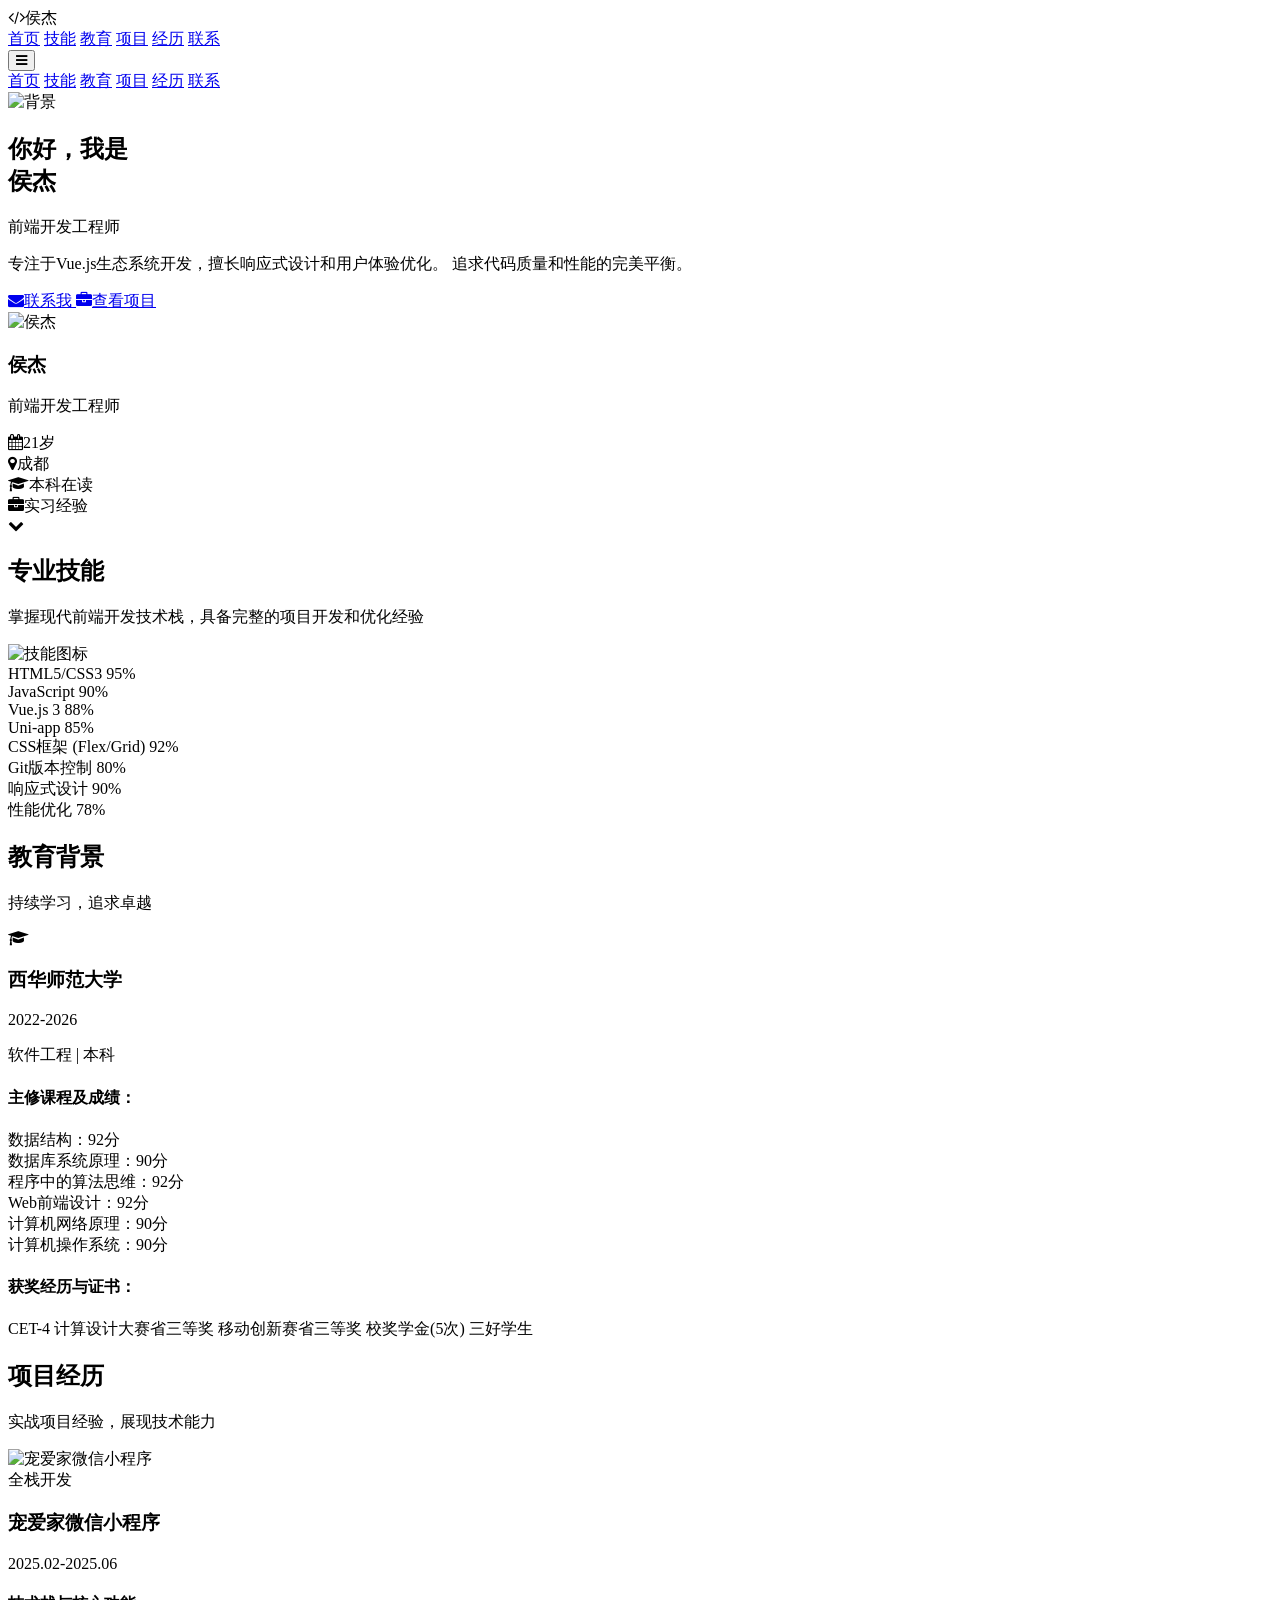
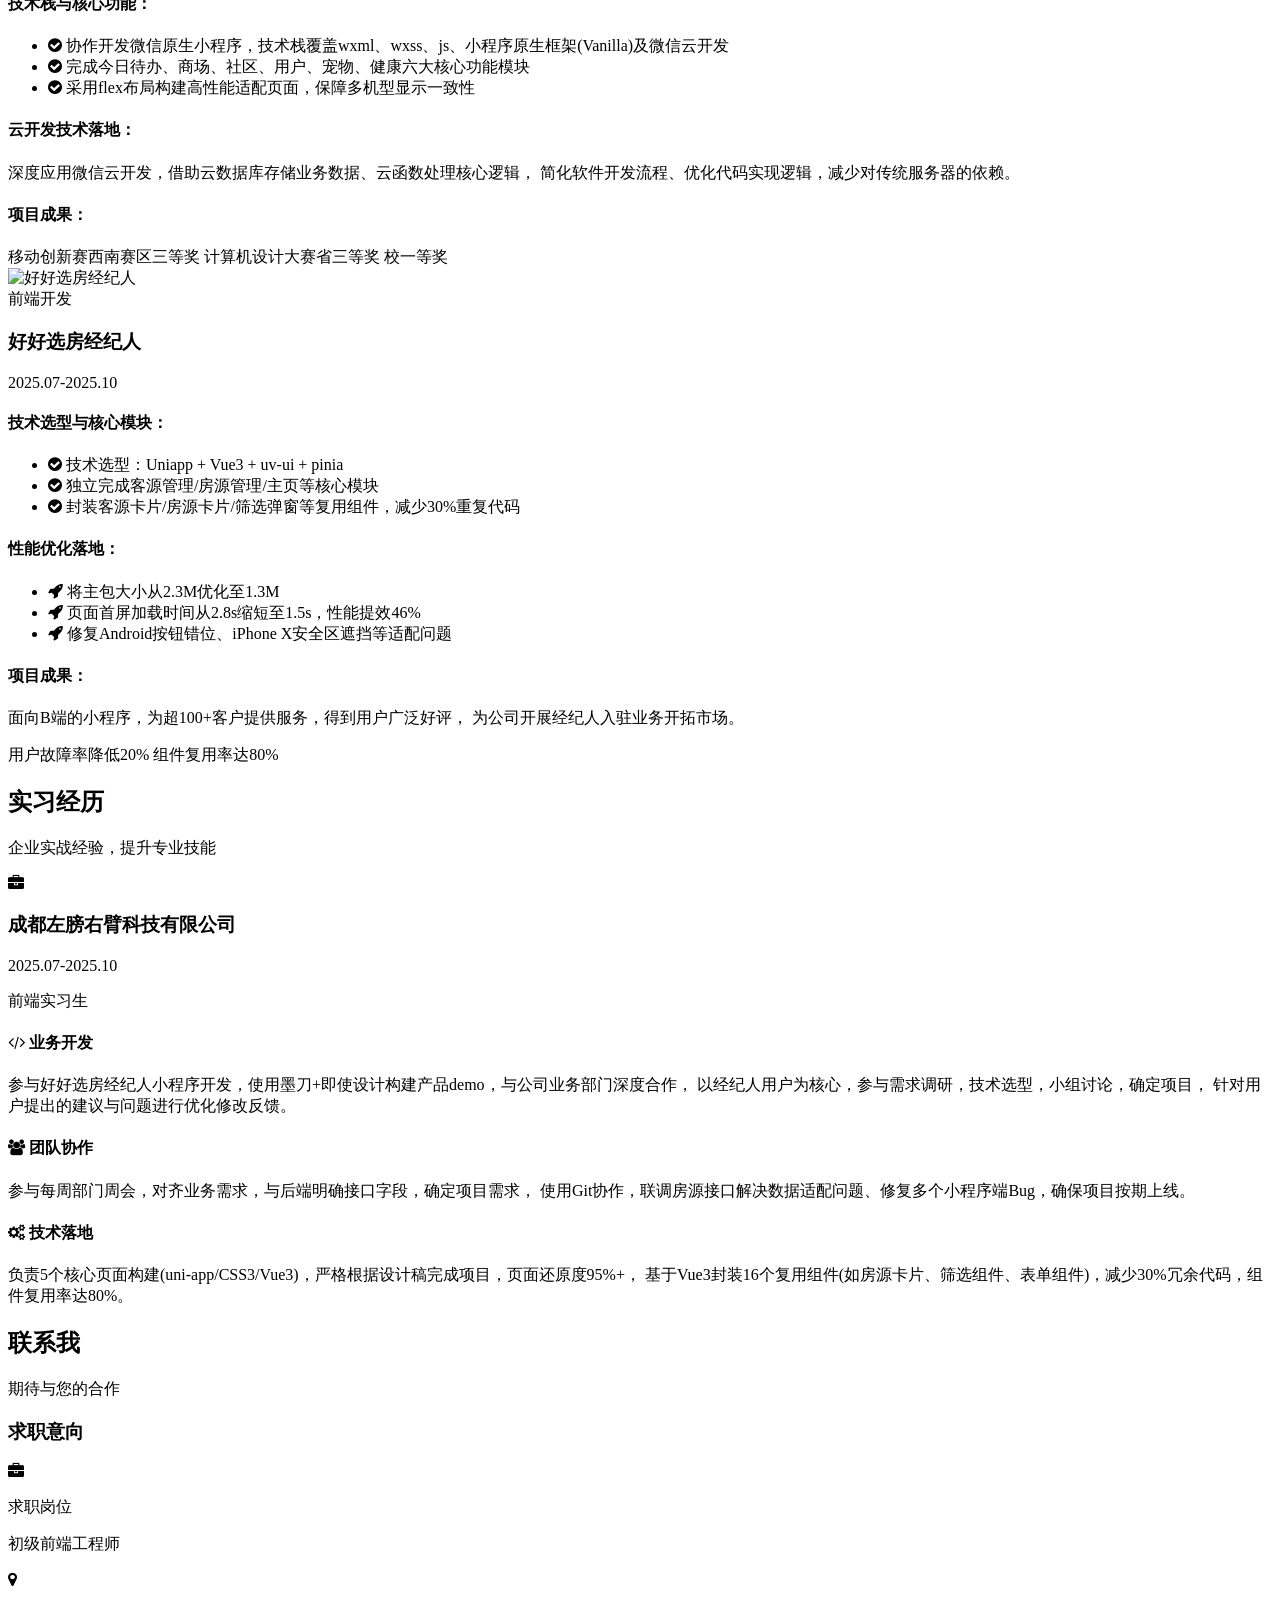
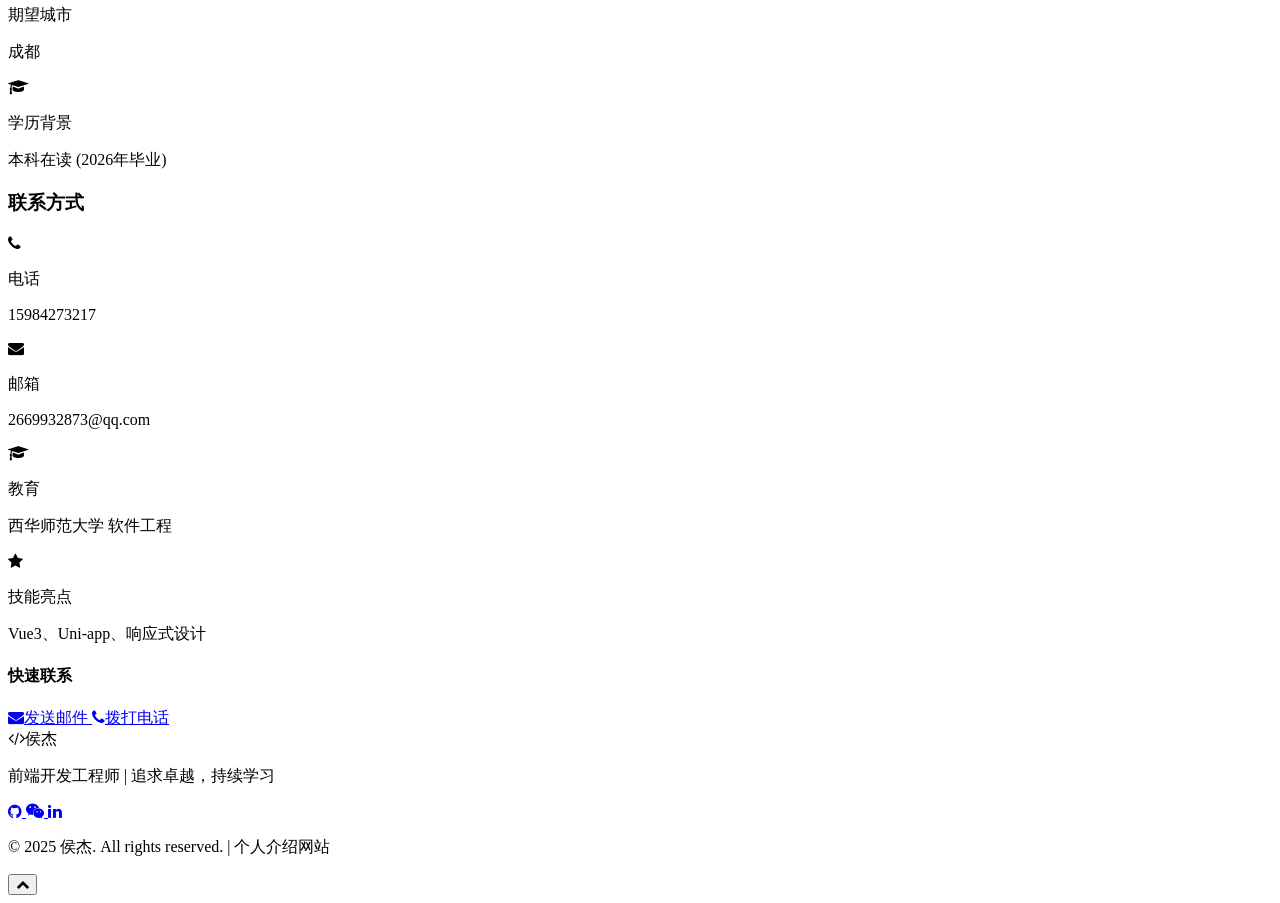
==== index.html @ c18354df "Add files via upload" ====
<!DOCTYPE html>
<html lang="zh-CN">
<head>
    <meta charset="UTF-8">
    <meta name="viewport" content="width=device-width, initial-scale=1.0">
    <title>侯杰 - 前端开发者个人介绍</title>
    <script src="https://cdn.tailwindcss.com"></script>
    <link href="https://cdn.jsdelivr.net/npm/font-awesome@4.7.0/css/font-awesome.min.css" rel="stylesheet">
    <script>
        tailwind.config = {
            theme: {
                extend: {
                    colors: {
                        primary: '#06b6d4',
                        secondary: '#0891b2',
                        accent: '#10b981',
                        dark: '#1e293b',
                        light: '#f8fafc'
                    },
                    fontFamily: {
                        sans: ['Inter', 'system-ui', 'sans-serif']
                    }
                }
            }
        }
    </script>
    <style type="text/tailwindcss">
        @layer utilities {
            .gradient-bg {
                background: linear-gradient(135deg, #06b6d4 0%, #0891b2 100%);
            }
            .card-hover {
                transition: all 0.3s ease;
            }
            .card-hover:hover {
                transform: translateY(-5px);
                box-shadow: 0 20px 25px -5px rgba(0, 0, 0, 0.1), 0 10px 10px -5px rgba(0, 0, 0, 0.04);
            }
            .skill-bar {
                transition: width 1s ease-in-out;
            }
            .fade-in {
                animation: fadeIn 0.8s ease-in-out;
            }
            @keyframes fadeIn {
                from { opacity: 0; transform: translateY(20px); }
                to { opacity: 1; transform: translateY(0); }
            }
            .slide-in-left {
                animation: slideInLeft 0.8s ease-in-out;
            }
            @keyframes slideInLeft {
                from { opacity: 0; transform: translateX(-30px); }
                to { opacity: 1; transform: translateX(0); }
            }
            .slide-in-right {
                animation: slideInRight 0.8s ease-in-out;
            }
            @keyframes slideInRight {
                from { opacity: 0; transform: translateX(30px); }
                to { opacity: 1; transform: translateX(0); }
            }
        }
    </style>
</head>
<body class="bg-gray-50 font-sans">
    <!-- 导航栏 -->
    <nav class="fixed top-0 w-full bg-white/95 backdrop-blur-sm shadow-sm z-50 transition-all duration-300" id="navbar">
        <div class="container mx-auto px-6 py-4">
            <div class="flex justify-between items-center">
                <div class="text-2xl font-bold text-primary">
                    <i class="fa fa-code mr-2"></i>侯杰
                </div>
                <div class="hidden md:flex space-x-8">
                    <a href="#home" class="text-gray-700 hover:text-primary transition-colors">首页</a>
                    <a href="#skills" class="text-gray-700 hover:text-primary transition-colors">技能</a>
                    <a href="#education" class="text-gray-700 hover:text-primary transition-colors">教育</a>
                    <a href="#projects" class="text-gray-700 hover:text-primary transition-colors">项目</a>
                    <a href="#experience" class="text-gray-700 hover:text-primary transition-colors">经历</a>
                    <a href="#contact" class="text-gray-700 hover:text-primary transition-colors">联系</a>
                </div>
                <button class="md:hidden text-gray-700" id="mobile-menu-btn">
                    <i class="fa fa-bars text-xl"></i>
                </button>
            </div>
        </div>
        <!-- 移动端菜单 -->
        <div class="md:hidden bg-white shadow-lg hidden" id="mobile-menu">
            <div class="container mx-auto px-6 py-4 space-y-4">
                <a href="#home" class="block text-gray-700 hover:text-primary transition-colors">首页</a>
                <a href="#skills" class="block text-gray-700 hover:text-primary transition-colors">技能</a>
                <a href="#education" class="block text-gray-700 hover:text-primary transition-colors">教育</a>
                <a href="#projects" class="block text-gray-700 hover:text-primary transition-colors">项目</a>
                <a href="#experience" class="block text-gray-700 hover:text-primary transition-colors">经历</a>
                <a href="#contact" class="block text-gray-700 hover:text-primary transition-colors">联系</a>
            </div>
        </div>
    </nav>

    <!-- 英雄区域 -->
    <section id="home" class="min-h-screen flex items-center gradient-bg relative overflow-hidden">
        <!-- 背景装饰 -->
        <div class="absolute inset-0 opacity-10">
            <img src="https://doc.doubao.com/s/noNmvO11Slc/" alt="背景" class="w-full h-full object-cover">
        </div>
        <div class="container mx-auto px-6 py-20 relative z-10">
            <div class="grid md:grid-cols-2 gap-12 items-center">
                <div class="text-white fade-in">
                    <h1 class="text-4xl md:text-6xl font-bold mb-6 leading-tight">
                        你好，我是<br>
                        <span class="text-yellow-300">侯杰</span>
                    </h1>
                    <p class="text-xl md:text-2xl mb-8 text-blue-100">
                        前端开发工程师
                    </p>
                    <p class="text-lg mb-8 text-blue-100 leading-relaxed">
                        专注于Vue.js生态系统开发，擅长响应式设计和用户体验优化。
                        追求代码质量和性能的完美平衡。
                    </p>
                    <div class="flex flex-wrap gap-4">
                        <a href="#contact" class="bg-white text-primary px-8 py-3 rounded-full font-semibold hover:bg-gray-100 transition-colors shadow-lg">
                            <i class="fa fa-envelope mr-2"></i>联系我
                        </a>
                        <a href="#projects" class="border-2 border-white text-white px-8 py-3 rounded-full font-semibold hover:bg-white hover:text-primary transition-colors">
                            <i class="fa fa-briefcase mr-2"></i>查看项目
                        </a>
                    </div>
                </div>
                <div class="slide-in-right">
                    <div class="relative">
                        <div class="bg-white rounded-2xl shadow-2xl p-8 text-center">
                            <img src="https://doc.doubao.com/s/cOLoIDKBZDU/" alt="侯杰" class="w-32 h-32 rounded-full mx-auto mb-6 object-cover border-4 border-primary">
                            <h3 class="text-2xl font-bold text-gray-800 mb-2">侯杰</h3>
                            <p class="text-primary font-semibold mb-4">前端开发工程师</p>
                            <div class="grid grid-cols-2 gap-4 text-sm text-gray-600">
                                <div>
                                    <i class="fa fa-calendar mr-2 text-primary"></i>21岁
                                </div>
                                <div>
                                    <i class="fa fa-map-marker mr-2 text-primary"></i>成都
                                </div>
                                <div>
                                    <i class="fa fa-graduation-cap mr-2 text-primary"></i>本科在读
                                </div>
                                <div>
                                    <i class="fa fa-briefcase mr-2 text-primary"></i>实习经验
                                </div>
                            </div>
                        </div>
                        <!-- 装饰元素 -->
                        <div class="absolute -top-4 -right-4 w-20 h-20 bg-accent rounded-full opacity-20"></div>
                        <div class="absolute -bottom-4 -left-4 w-16 h-16 bg-yellow-400 rounded-full opacity-20"></div>
                    </div>
                </div>
            </div>
        </div>
        <!-- 滚动提示 -->
        <div class="absolute bottom-8 left-1/2 transform -translate-x-1/2 text-white animate-bounce">
            <i class="fa fa-chevron-down text-2xl"></i>
        </div>
    </section>

    <!-- 技能展示 -->
    <section id="skills" class="py-20 bg-white">
        <div class="container mx-auto px-6">
            <div class="text-center mb-16 fade-in">
                <h2 class="text-4xl font-bold text-gray-800 mb-4">专业技能</h2>
                <p class="text-xl text-gray-600 max-w-3xl mx-auto">
                    掌握现代前端开发技术栈，具备完整的项目开发和优化经验
                </p>
            </div>
            
            <!-- 技能图标展示 -->
            <div class="mb-16 slide-in-left">
                <div class="bg-gradient-to-r from-blue-50 to-cyan-50 rounded-2xl p-8">
                    <img src="https://doc.doubao.com/s/kZuE_3sSIJU/" alt="技能图标" class="w-full max-w-4xl mx-auto rounded-xl shadow-lg">
                </div>
            </div>

            <!-- 详细技能进度条 -->
            <div class="grid md:grid-cols-2 gap-8 slide-in-right">
                <div class="space-y-6">
                    <div>
                        <div class="flex justify-between items-center mb-2">
                            <span class="font-semibold text-gray-700">HTML5/CSS3</span>
                            <span class="text-primary font-bold">95%</span>
                        </div>
                        <div class="w-full bg-gray-200 rounded-full h-3">
                            <div class="bg-primary h-3 rounded-full skill-bar" style="width: 95%"></div>
                        </div>
                    </div>
                    
                    <div>
                        <div class="flex justify-between items-center mb-2">
                            <span class="font-semibold text-gray-700">JavaScript</span>
                            <span class="text-primary font-bold">90%</span>
                        </div>
                        <div class="w-full bg-gray-200 rounded-full h-3">
                            <div class="bg-primary h-3 rounded-full skill-bar" style="width: 90%"></div>
                        </div>
                    </div>
                    
                    <div>
                        <div class="flex justify-between items-center mb-2">
                            <span class="font-semibold text-gray-700">Vue.js 3</span>
                            <span class="text-primary font-bold">88%</span>
                        </div>
                        <div class="w-full bg-gray-200 rounded-full h-3">
                            <div class="bg-primary h-3 rounded-full skill-bar" style="width: 88%"></div>
                        </div>
                    </div>
                    
                    <div>
                        <div class="flex justify-between items-center mb-2">
                            <span class="font-semibold text-gray-700">Uni-app</span>
                            <span class="text-primary font-bold">85%</span>
                        </div>
                        <div class="w-full bg-gray-200 rounded-full h-3">
                            <div class="bg-primary h-3 rounded-full skill-bar" style="width: 85%"></div>
                        </div>
                    </div>
                </div>
                
                <div class="space-y-6">
                    <div>
                        <div class="flex justify-between items-center mb-2">
                            <span class="font-semibold text-gray-700">CSS框架 (Flex/Grid)</span>
                            <span class="text-primary font-bold">92%</span>
                        </div>
                        <div class="w-full bg-gray-200 rounded-full h-3">
                            <div class="bg-primary h-3 rounded-full skill-bar" style="width: 92%"></div>
                        </div>
                    </div>
                    
                    <div>
                        <div class="flex justify-between items-center mb-2">
                            <span class="font-semibold text-gray-700">Git版本控制</span>
                            <span class="text-primary font-bold">80%</span>
                        </div>
                        <div class="w-full bg-gray-200 rounded-full h-3">
                            <div class="bg-primary h-3 rounded-full skill-bar" style="width: 80%"></div>
                        </div>
                    </div>
                    
                    <div>
                        <div class="flex justify-between items-center mb-2">
                            <span class="font-semibold text-gray-700">响应式设计</span>
                            <span class="text-primary font-bold">90%</span>
                        </div>
                        <div class="w-full bg-gray-200 rounded-full h-3">
                            <div class="bg-primary h-3 rounded-full skill-bar" style="width: 90%"></div>
                        </div>
                    </div>
                    
                    <div>
                        <div class="flex justify-between items-center mb-2">
                            <span class="font-semibold text-gray-700">性能优化</span>
                            <span class="text-primary font-bold">78%</span>
                        </div>
                        <div class="w-full bg-gray-200 rounded-full h-3">
                            <div class="bg-primary h-3 rounded-full skill-bar" style="width: 78%"></div>
                        </div>
                    </div>
                </div>
            </div>
        </div>
    </section>

    <!-- 教育背景 -->
    <section id="education" class="py-20 bg-gray-50">
        <div class="container mx-auto px-6">
            <div class="text-center mb-16 fade-in">
                <h2 class="text-4xl font-bold text-gray-800 mb-4">教育背景</h2>
                <p class="text-xl text-gray-600">持续学习，追求卓越</p>
            </div>
            
            <div class="max-w-4xl mx-auto">
                <div class="bg-white rounded-2xl shadow-lg p-8 card-hover slide-in-left">
                    <div class="flex items-start space-x-6">
                        <div class="flex-shrink-0">
                            <div class="w-16 h-16 bg-primary rounded-full flex items-center justify-center text-white text-2xl">
                                <i class="fa fa-graduation-cap"></i>
                            </div>
                        </div>
                        <div class="flex-1">
                            <div class="flex flex-wrap justify-between items-start mb-4">
                                <h3 class="text-2xl font-bold text-gray-800">西华师范大学</h3>
                                <span class="bg-primary/10 text-primary px-4 py-2 rounded-full font-semibold">2022-2026</span>
                            </div>
                            <p class="text-xl text-gray-600 mb-4">软件工程 | 本科</p>
                            
                            <div class="mb-6">
                                <h4 class="font-semibold text-gray-700 mb-3">主修课程及成绩：</h4>
                                <div class="grid grid-cols-2 md:grid-cols-3 gap-4 text-sm">
                                    <div class="bg-gray-50 p-3 rounded-lg">
                                        <span class="font-medium">数据结构：</span>92分
                                    </div>
                                    <div class="bg-gray-50 p-3 rounded-lg">
                                        <span class="font-medium">数据库系统原理：</span>90分
                                    </div>
                                    <div class="bg-gray-50 p-3 rounded-lg">
                                        <span class="font-medium">程序中的算法思维：</span>92分
                                    </div>
                                    <div class="bg-gray-50 p-3 rounded-lg">
                                        <span class="font-medium">Web前端设计：</span>92分
                                    </div>
                                    <div class="bg-gray-50 p-3 rounded-lg">
                                        <span class="font-medium">计算机网络原理：</span>90分
                                    </div>
                                    <div class="bg-gray-50 p-3 rounded-lg">
                                        <span class="font-medium">计算机操作系统：</span>90分
                                    </div>
                                </div>
                            </div>
                            
                            <div>
                                <h4 class="font-semibold text-gray-700 mb-3">获奖经历与证书：</h4>
                                <div class="flex flex-wrap gap-3">
                                    <span class="bg-accent/10 text-accent px-3 py-1 rounded-full text-sm">CET-4</span>
                                    <span class="bg-accent/10 text-accent px-3 py-1 rounded-full text-sm">计算设计大赛省三等奖</span>
                                    <span class="bg-accent/10 text-accent px-3 py-1 rounded-full text-sm">移动创新赛省三等奖</span>
                                    <span class="bg-accent/10 text-accent px-3 py-1 rounded-full text-sm">校奖学金(5次)</span>
                                    <span class="bg-accent/10 text-accent px-3 py-1 rounded-full text-sm">三好学生</span>
                                </div>
                            </div>
                        </div>
                    </div>
                </div>
            </div>
        </div>
    </section>

    <!-- 项目经历 -->
    <section id="projects" class="py-20 bg-white">
        <div class="container mx-auto px-6">
            <div class="text-center mb-16 fade-in">
                <h2 class="text-4xl font-bold text-gray-800 mb-4">项目经历</h2>
                <p class="text-xl text-gray-600">实战项目经验，展现技术能力</p>
            </div>
            
            <div class="grid lg:grid-cols-2 gap-8">
                <!-- 项目1 -->
                <div class="bg-white rounded-2xl shadow-lg overflow-hidden card-hover slide-in-left">
                    <div class="h-48 bg-gradient-to-r from-green-400 to-emerald-600 relative">
                        <img src="https://doc.doubao.com/s/AOIHzIInRzM/" alt="宠爱家微信小程序" class="w-full h-full object-cover opacity-80">
                        <div class="absolute inset-0 bg-black/20"></div>
                        <div class="absolute bottom-4 left-4 text-white">
                            <span class="bg-white/20 backdrop-blur-sm px-3 py-1 rounded-full text-sm">全栈开发</span>
                        </div>
                    </div>
                    <div class="p-8">
                        <h3 class="text-2xl font-bold text-gray-800 mb-3">宠爱家微信小程序</h3>
                        <p class="text-gray-600 mb-4">2025.02-2025.06</p>
                        
                        <div class="mb-6">
                            <h4 class="font-semibold text-gray-700 mb-3">技术栈与核心功能：</h4>
                            <ul class="space-y-2 text-gray-600">
                                <li class="flex items-start">
                                    <i class="fa fa-check-circle text-accent mr-2 mt-1"></i>
                                    协作开发微信原生小程序，技术栈覆盖wxml、wxss、js、小程序原生框架(Vanilla)及微信云开发
                                </li>
                                <li class="flex items-start">
                                    <i class="fa fa-check-circle text-accent mr-2 mt-1"></i>
                                    完成今日待办、商场、社区、用户、宠物、健康六大核心功能模块
                                </li>
                                <li class="flex items-start">
                                    <i class="fa fa-check-circle text-accent mr-2 mt-1"></i>
                                    采用flex布局构建高性能适配页面，保障多机型显示一致性
                                </li>
                            </ul>
                        </div>
                        
                        <div class="mb-6">
                            <h4 class="font-semibold text-gray-700 mb-3">云开发技术落地：</h4>
                            <p class="text-gray-600">
                                深度应用微信云开发，借助云数据库存储业务数据、云函数处理核心逻辑，
                                简化软件开发流程、优化代码实现逻辑，减少对传统服务器的依赖。
                            </p>
                        </div>
                        
                        <div>
                            <h4 class="font-semibold text-gray-700 mb-3">项目成果：</h4>
                            <div class="flex flex-wrap gap-2">
                                <span class="bg-yellow-100 text-yellow-800 px-3 py-1 rounded-full text-sm">移动创新赛西南赛区三等奖</span>
                                <span class="bg-yellow-100 text-yellow-800 px-3 py-1 rounded-full text-sm">计算机设计大赛省三等奖</span>
                                <span class="bg-yellow-100 text-yellow-800 px-3 py-1 rounded-full text-sm">校一等奖</span>
                            </div>
                        </div>
                    </div>
                </div>
                
                <!-- 项目2 -->
                <div class="bg-white rounded-2xl shadow-lg overflow-hidden card-hover slide-in-right">
                    <div class="h-48 bg-gradient-to-r from-blue-400 to-cyan-600 relative">
                        <img src="https://doc.doubao.com/s/BR7Agz-Px8w/" alt="好好选房经纪人" class="w-full h-full object-cover opacity-80">
                        <div class="absolute inset-0 bg-black/20"></div>
                        <div class="absolute bottom-4 left-4 text-white">
                            <span class="bg-white/20 backdrop-blur-sm px-3 py-1 rounded-full text-sm">前端开发</span>
                        </div>
                    </div>
                    <div class="p-8">
                        <h3 class="text-2xl font-bold text-gray-800 mb-3">好好选房经纪人</h3>
                        <p class="text-gray-600 mb-4">2025.07-2025.10</p>
                        
                        <div class="mb-6">
                            <h4 class="font-semibold text-gray-700 mb-3">技术选型与核心模块：</h4>
                            <ul class="space-y-2 text-gray-600">
                                <li class="flex items-start">
                                    <i class="fa fa-check-circle text-primary mr-2 mt-1"></i>
                                    技术选型：Uniapp + Vue3 + uv-ui + pinia
                                </li>
                                <li class="flex items-start">
                                    <i class="fa fa-check-circle text-primary mr-2 mt-1"></i>
                                    独立完成客源管理/房源管理/主页等核心模块
                                </li>
                                <li class="flex items-start">
                                    <i class="fa fa-check-circle text-primary mr-2 mt-1"></i>
                                    封装客源卡片/房源卡片/筛选弹窗等复用组件，减少30%重复代码
                                </li>
                            </ul>
                        </div>
                        
                        <div class="mb-6">
                            <h4 class="font-semibold text-gray-700 mb-3">性能优化落地：</h4>
                            <ul class="space-y-2 text-gray-600">
                                <li class="flex items-start">
                                    <i class="fa fa-rocket text-primary mr-2 mt-1"></i>
                                    将主包大小从2.3M优化至1.3M
                                </li>
                                <li class="flex items-start">
                                    <i class="fa fa-rocket text-primary mr-2 mt-1"></i>
                                    页面首屏加载时间从2.8s缩短至1.5s，性能提效46%
                                </li>
                                <li class="flex items-start">
                                    <i class="fa fa-rocket text-primary mr-2 mt-1"></i>
                                    修复Android按钮错位、iPhone X安全区遮挡等适配问题
                                </li>
                            </ul>
                        </div>
                        
                        <div>
                            <h4 class="font-semibold text-gray-700 mb-3">项目成果：</h4>
                            <p class="text-gray-600 mb-3">
                                面向B端的小程序，为超100+客户提供服务，得到用户广泛好评，
                                为公司开展经纪人入驻业务开拓市场。
                            </p>
                            <div class="flex flex-wrap gap-2">
                                <span class="bg-blue-100 text-blue-800 px-3 py-1 rounded-full text-sm">用户故障率降低20%</span>
                                <span class="bg-blue-100 text-blue-800 px-3 py-1 rounded-full text-sm">组件复用率达80%</span>
                            </div>
                        </div>
                    </div>
                </div>
            </div>
        </div>
    </section>

    <!-- 实习经历 -->
    <section id="experience" class="py-20 bg-gray-50">
        <div class="container mx-auto px-6">
            <div class="text-center mb-16 fade-in">
                <h2 class="text-4xl font-bold text-gray-800 mb-4">实习经历</h2>
                <p class="text-xl text-gray-600">企业实战经验，提升专业技能</p>
            </div>
            
            <div class="max-w-4xl mx-auto">
                <div class="bg-white rounded-2xl shadow-lg p-8 card-hover slide-in-left">
                    <div class="flex items-start space-x-6">
                        <div class="flex-shrink-0">
                            <div class="w-16 h-16 bg-gradient-to-br from-blue-500 to-cyan-500 rounded-full flex items-center justify-center text-white text-2xl">
                                <i class="fa fa-briefcase"></i>
                            </div>
                        </div>
                        <div class="flex-1">
                            <div class="flex flex-wrap justify-between items-start mb-4">
                                <h3 class="text-2xl font-bold text-gray-800">成都左膀右臂科技有限公司</h3>
                                <span class="bg-primary/10 text-primary px-4 py-2 rounded-full font-semibold">2025.07-2025.10</span>
                            </div>
                            <p class="text-xl text-gray-600 mb-6">前端实习生</p>
                            
                            <div class="space-y-6">
                                <div>
                                    <h4 class="font-semibold text-gray-700 mb-3 flex items-center">
                                        <i class="fa fa-code text-primary mr-2"></i>
                                        业务开发
                                    </h4>
                                    <p class="text-gray-600 leading-relaxed">
                                        参与好好选房经纪人小程序开发，使用墨刀+即使设计构建产品demo，与公司业务部门深度合作，
                                        以经纪人用户为核心，参与需求调研，技术选型，小组讨论，确定项目，
                                        针对用户提出的建议与问题进行优化修改反馈。
                                    </p>
                                </div>
                                
                                <div>
                                    <h4 class="font-semibold text-gray-700 mb-3 flex items-center">
                                        <i class="fa fa-users text-primary mr-2"></i>
                                        团队协作
                                    </h4>
                                    <p class="text-gray-600 leading-relaxed">
                                        参与每周部门周会，对齐业务需求，与后端明确接口字段，确定项目需求，
                                        使用Git协作，联调房源接口解决数据适配问题、修复多个小程序端Bug，确保项目按期上线。
                                    </p>
                                </div>
                                
                                <div>
                                    <h4 class="font-semibold text-gray-700 mb-3 flex items-center">
                                        <i class="fa fa-cogs text-primary mr-2"></i>
                                        技术落地
                                    </h4>
                                    <p class="text-gray-600 leading-relaxed">
                                        负责5个核心页面构建(uni-app/CSS3/Vue3)，严格根据设计稿完成项目，页面还原度95%+，
                                        基于Vue3封装16个复用组件(如房源卡片、筛选组件、表单组件)，减少30%冗余代码，组件复用率达80%。
                                    </p>
                                </div>
                            </div>
                        </div>
                    </div>
                </div>
            </div>
        </div>
    </section>

    <!-- 联系信息 -->
    <section id="contact" class="py-20 bg-white">
        <div class="container mx-auto px-6">
            <div class="text-center mb-16 fade-in">
                <h2 class="text-4xl font-bold text-gray-800 mb-4">联系我</h2>
                <p class="text-xl text-gray-600">期待与您的合作</p>
            </div>
            
            <div class="grid md:grid-cols-2 gap-12 items-center max-w-6xl mx-auto">
                <div class="slide-in-left">
                    <div class="bg-gradient-to-br from-blue-50 to-cyan-50 rounded-2xl p-8">
                        <h3 class="text-2xl font-bold text-gray-800 mb-6">求职意向</h3>
                        <div class="space-y-4">
                            <div class="flex items-center space-x-4">
                                <div class="w-12 h-12 bg-primary rounded-full flex items-center justify-center text-white">
                                    <i class="fa fa-briefcase"></i>
                                </div>
                                <div>
                                    <p class="font-semibold text-gray-700">求职岗位</p>
                                    <p class="text-gray-600">初级前端工程师</p>
                                </div>
                            </div>
                            
                            <div class="flex items-center space-x-4">
                                <div class="w-12 h-12 bg-primary rounded-full flex items-center justify-center text-white">
                                    <i class="fa fa-map-marker"></i>
                                </div>
                                <div>
                                    <p class="font-semibold text-gray-700">期望城市</p>
                                    <p class="text-gray-600">成都</p>
                                </div>
                            </div>
                            
                            <div class="flex items-center space-x-4">
                                <div class="w-12 h-12 bg-primary rounded-full flex items-center justify-center text-white">
                                    <i class="fa fa-graduation-cap"></i>
                                </div>
                                <div>
                                    <p class="font-semibold text-gray-700">学历背景</p>
                                    <p class="text-gray-600">本科在读 (2026年毕业)</p>
                                </div>
                            </div>
                        </div>
                    </div>
                </div>
                
                <div class="slide-in-right">
                    <div class="bg-white rounded-2xl shadow-lg p-8">
                        <h3 class="text-2xl font-bold text-gray-800 mb-6">联系方式</h3>
                        <div class="space-y-6">
                            <div class="flex items-center space-x-4">
                                <div class="w-12 h-12 bg-green-100 rounded-full flex items-center justify-center text-green-600">
                                    <i class="fa fa-phone"></i>
                                </div>
                                <div>
                                    <p class="font-semibold text-gray-700">电话</p>
                                    <p class="text-gray-600">15984273217</p>
                                </div>
                            </div>
                            
                            <div class="flex items-center space-x-4">
                                <div class="w-12 h-12 bg-blue-100 rounded-full flex items-center justify-center text-blue-600">
                                    <i class="fa fa-envelope"></i>
                                </div>
                                <div>
                                    <p class="font-semibold text-gray-700">邮箱</p>
                                    <p class="text-gray-600">2669932873@qq.com</p>
                                </div>
                            </div>
                            
                            <div class="flex items-center space-x-4">
                                <div class="w-12 h-12 bg-purple-100 rounded-full flex items-center justify-center text-purple-600">
                                    <i class="fa fa-graduation-cap"></i>
                                </div>
                                <div>
                                    <p class="font-semibold text-gray-700">教育</p>
                                    <p class="text-gray-600">西华师范大学 软件工程</p>
                                </div>
                            </div>
                            
                            <div class="flex items-center space-x-4">
                                <div class="w-12 h-12 bg-orange-100 rounded-full flex items-center justify-center text-orange-600">
                                    <i class="fa fa-star"></i>
                                </div>
                                <div>
                                    <p class="font-semibold text-gray-700">技能亮点</p>
                                    <p class="text-gray-600">Vue3、Uni-app、响应式设计</p>
                                </div>
                            </div>
                        </div>
                        
                        <div class="mt-8 pt-8 border-t border-gray-200">
                            <h4 class="font-semibold text-gray-700 mb-4">快速联系</h4>
                            <a href="mailto:2669932873@qq.com" class="block w-full bg-primary text-white text-center py-3 rounded-lg font-semibold hover:bg-secondary transition-colors mb-4">
                                <i class="fa fa-envelope mr-2"></i>发送邮件
                            </a>
                            <a href="tel:15984273217" class="block w-full border-2 border-primary text-primary text-center py-3 rounded-lg font-semibold hover:bg-primary hover:text-white transition-colors">
                                <i class="fa fa-phone mr-2"></i>拨打电话
                            </a>
                        </div>
                    </div>
                </div>
            </div>
        </div>
    </section>

    <!-- 页脚 -->
    <footer class="bg-gray-900 text-white py-12">
        <div class="container mx-auto px-6">
            <div class="text-center">
                <div class="text-3xl font-bold mb-4">
                    <i class="fa fa-code mr-2 text-primary"></i>侯杰
                </div>
                <p class="text-gray-400 mb-6">前端开发工程师 | 追求卓越，持续学习</p>
                <div class="flex justify-center space-x-6 mb-8">
                    <a href="#" class="text-gray-400 hover:text-primary transition-colors text-xl">
                        <i class="fa fa-github"></i>
                    </a>
                    <a href="#" class="text-gray-400 hover:text-primary transition-colors text-xl">
                        <i class="fa fa-weixin"></i>
                    </a>
                    <a href="#" class="text-gray-400 hover:text-primary transition-colors text-xl">
                        <i class="fa fa-linkedin"></i>
                    </a>
                </div>
                <p class="text-gray-500 text-sm">
                    © 2025 侯杰. All rights reserved. | 个人介绍网站
                </p>
            </div>
        </div>
    </footer>

    <!-- 返回顶部按钮 -->
    <button id="back-to-top" class="fixed bottom-8 right-8 bg-primary text-white w-12 h-12 rounded-full shadow-lg hover:bg-secondary transition-all duration-300 opacity-0 pointer-events-none">
        <i class="fa fa-chevron-up"></i>
    </button>

    <script>
        // 移动端菜单切换
        const mobileMenuBtn = document.getElementById('mobile-menu-btn');
        const mobileMenu = document.getElementById('mobile-menu');
        
        mobileMenuBtn.addEventListener('click', () => {
            mobileMenu.classList.toggle('hidden');
        });

        // 平滑滚动
        document.querySelectorAll('a[href^="#"]').forEach(anchor => {
            anchor.addEventListener('click', function (e) {
                e.preventDefault();
                const target = document.querySelector(this.getAttribute('href'));
                if (target) {
                    target.scrollIntoView({
                        behavior: 'smooth',
                        block: 'start'
                    });
                    // 关闭移动端菜单
                    mobileMenu.classList.add('hidden');
                }
            });
        });

        // 导航栏滚动效果
        const navbar = document.getElementById('navbar');
        window.addEventListener('scroll', () => {
            if (window.scrollY > 100) {
                navbar.classList.add('shadow-md');
                navbar.classList.remove('shadow-sm');
            } else {
                navbar.classList.remove('shadow-md');
                navbar.classList.add('shadow-sm');
            }
        });

        // 返回顶部按钮
        const backToTopBtn = document.getElementById('back-to-top');
        
        window.addEventListener('scroll', () => {
            if (window.scrollY > 300) {
                backToTopBtn.classList.remove('opacity-0', 'pointer-events-none');
                backToTopBtn.classList.add('opacity-100');
            } else {
                backToTopBtn.classList.add('opacity-0', 'pointer-events-none');
                backToTopBtn.classList.remove('opacity-100');
            }
        });
        
        backToTopBtn.addEventListener('click', () => {
            window.scrollTo({
                top: 0,
                behavior: 'smooth'
            });
        });

        // 滚动动画
        const observerOptions = {
            threshold: 0.1,
            rootMargin: '0px 0px -50px 0px'
        };

        const observer = new IntersectionObserver((entries) => {
            entries.forEach(entry => {
                if (entry.isIntersecting) {
                    entry.target.style.opacity = '1';
                    entry.target.style.transform = 'translateY(0)';
                }
            });
        }, observerOptions);

        // 观察所有需要动画的元素
        document.querySelectorAll('.fade-in, .slide-in-left, .slide-in-right').forEach(el => {
            el.style.opacity = '0';
            el.style.transform = el.classList.contains('slide-in-left') ? 'translateX(-30px)' : 
                                 el.classList.contains('slide-in-right') ? 'translateX(30px)' : 'translateY(20px)';
            el.style.transition = 'opacity 0.8s ease, transform 0.8s ease';
            observer.observe(el);
        });

        // 技能条动画
        const skillBars = document.querySelectorAll('.skill-bar');
        const skillsSection = document.getElementById('skills');
        
        const skillObserver = new IntersectionObserver((entries) => {
            entries.forEach(entry => {
                if (entry.isIntersecting) {
                    skillBars.forEach(bar => {
                        const width = bar.style.width;
                        bar.style.width = '0';
                        setTimeout(() => {
                            bar.style.width = width;
                        }, 100);
                    });
                    skillObserver.unobserve(entry.target);
                }
            });
        });
        
        skillObserver.observe(skillsSection);

        // 页面加载完成后的初始化
        document.addEventListener('DOMContentLoaded', () => {
            // 设置初始状态
            backToTopBtn.classList.add('opacity-0', 'pointer-events-none');
            
            // 延迟显示英雄区域内容
            setTimeout(() => {
                document.querySelector('#home .fade-in').style.opacity = '1';
                document.querySelector('#home .fade-in').style.transform = 'translateY(0)';
                document.querySelector('#home .slide-in-right').style.opacity = '1';
                document.querySelector('#home .slide-in-right').style.transform = 'translateX(0)';
            }, 300);
        });
    </script>
</body>
</html>
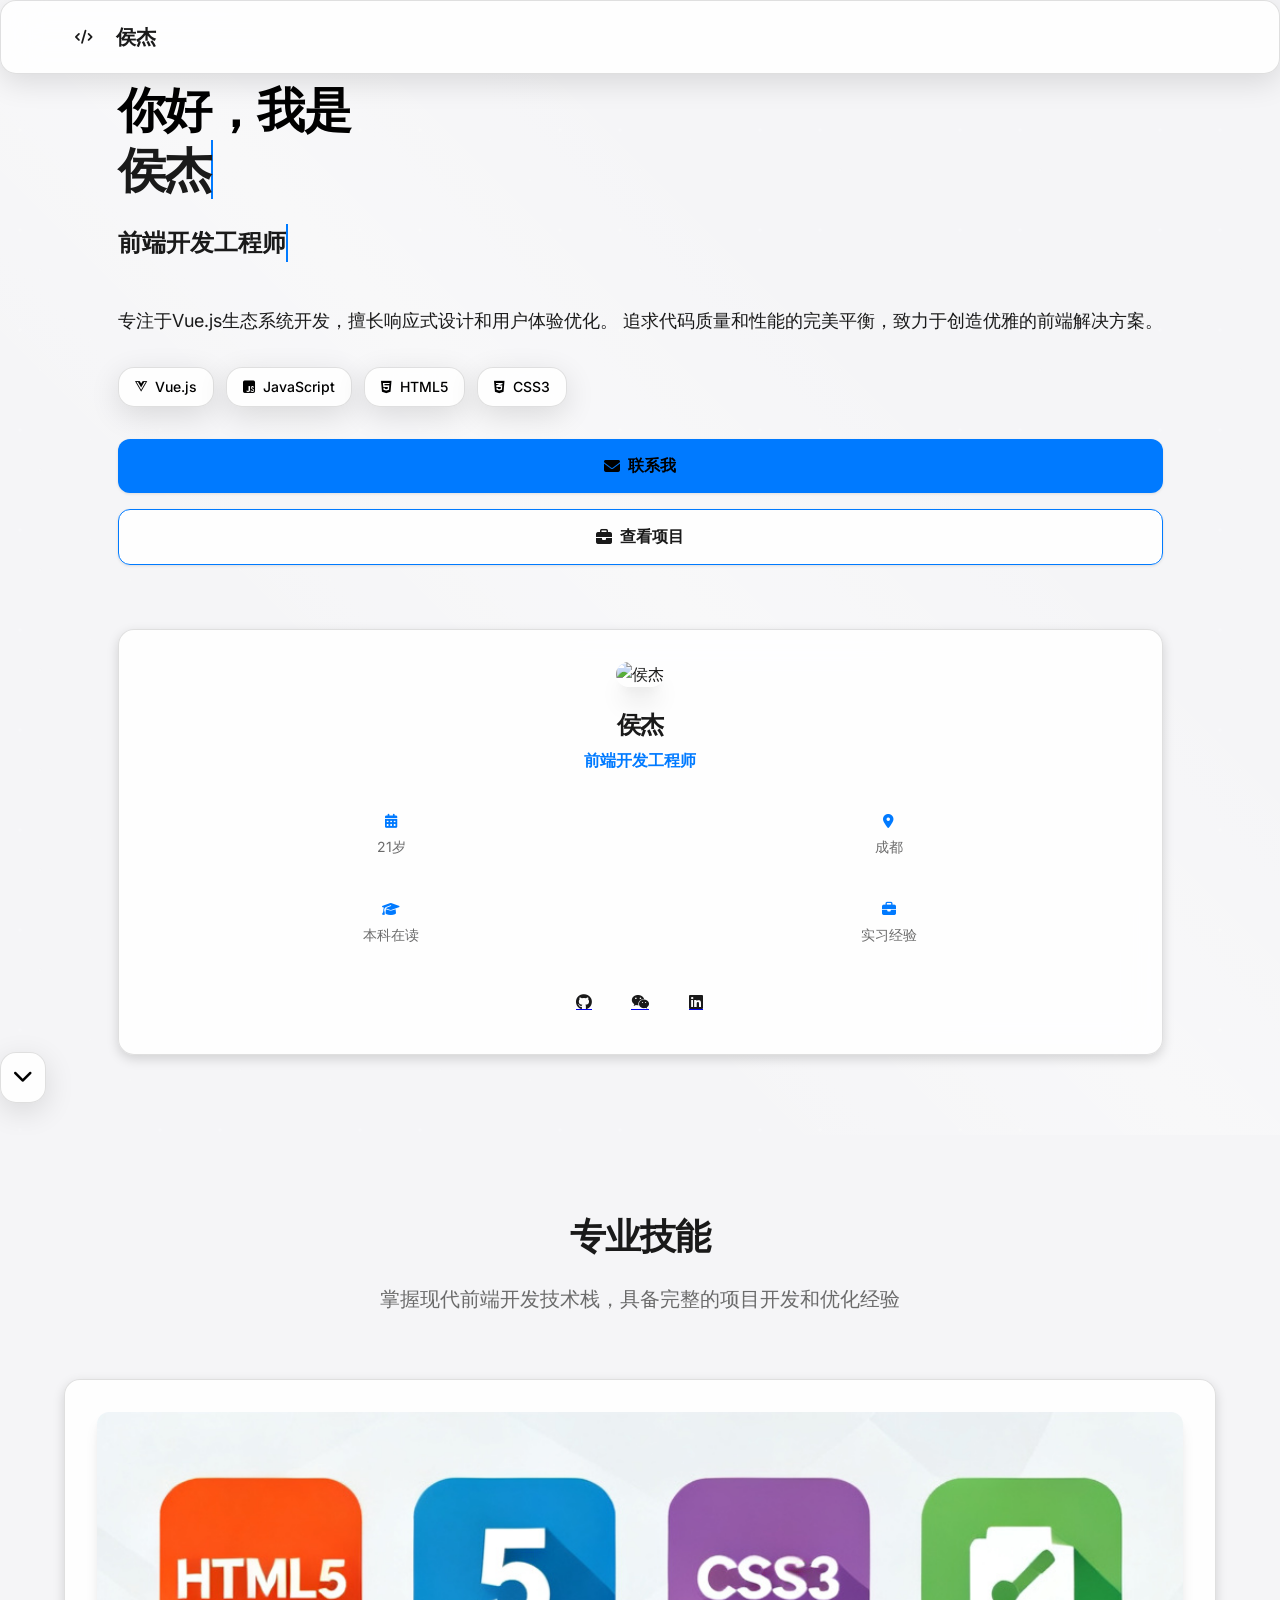
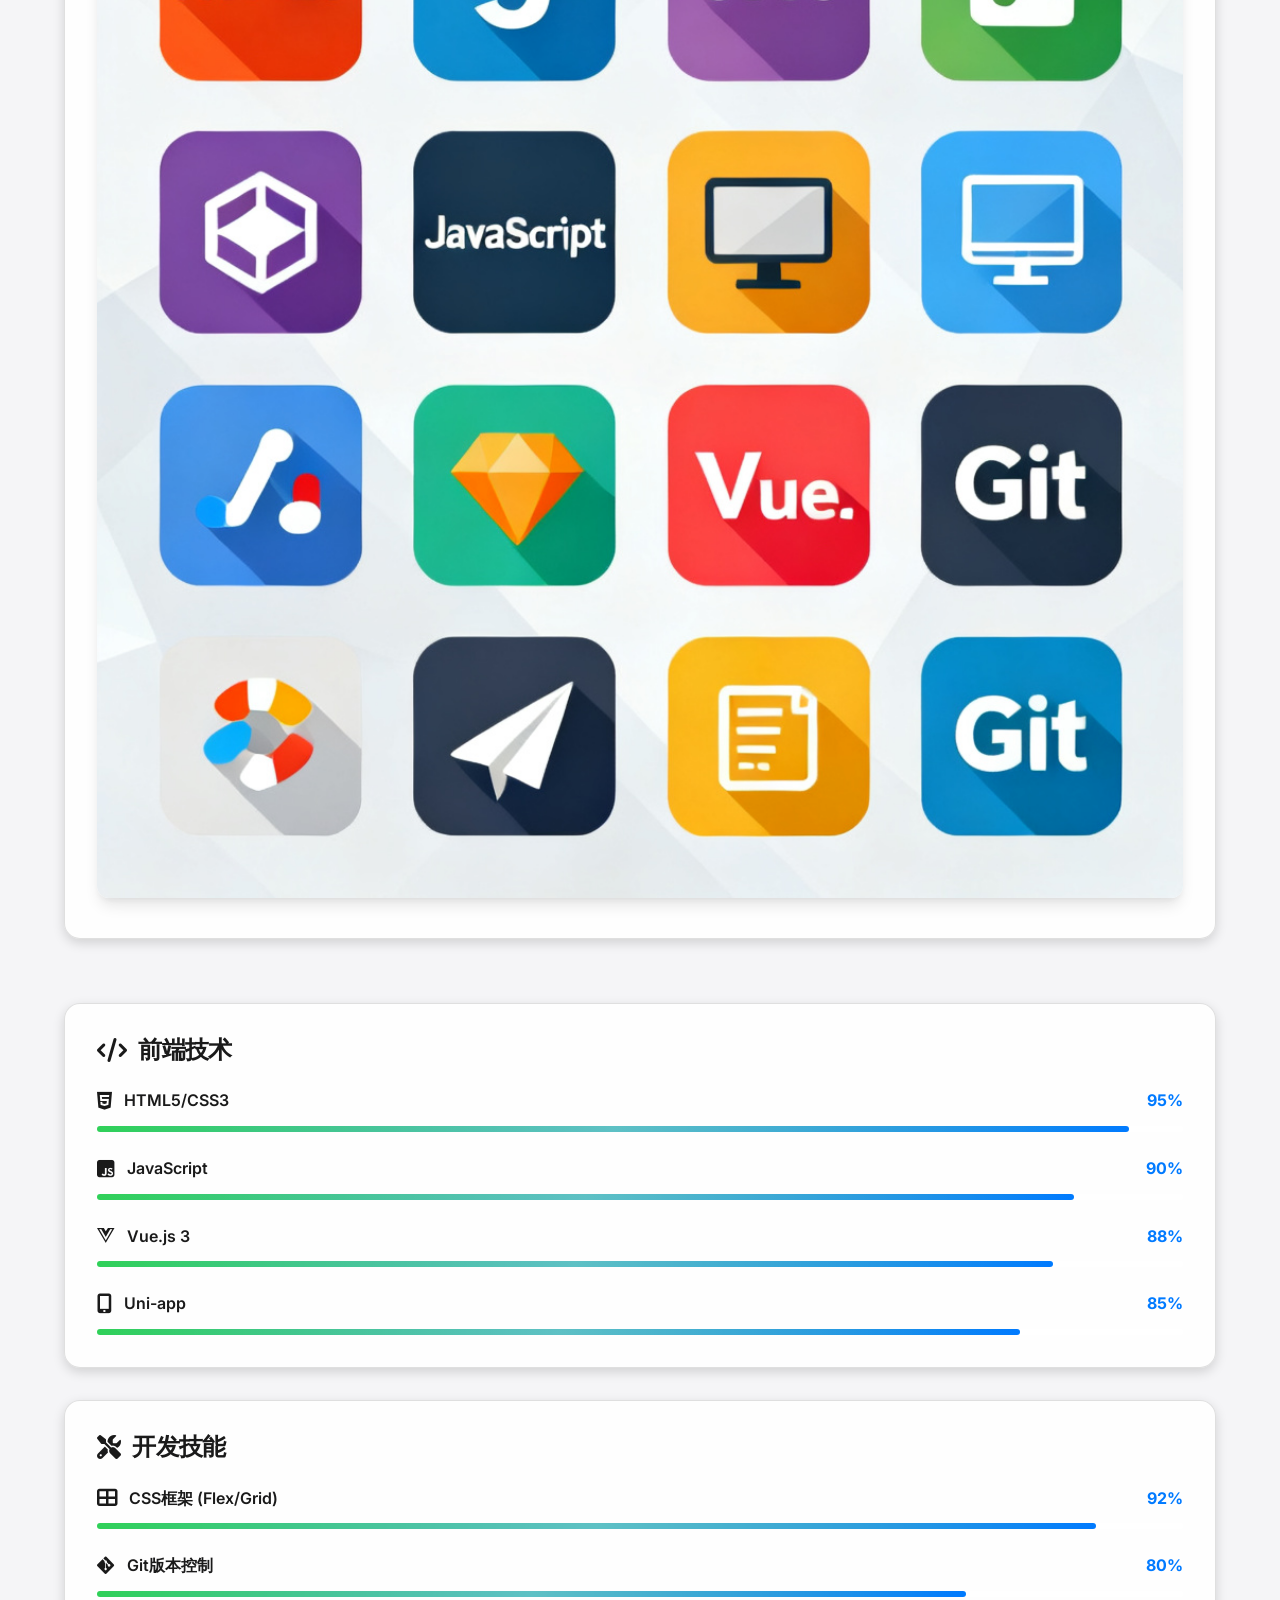
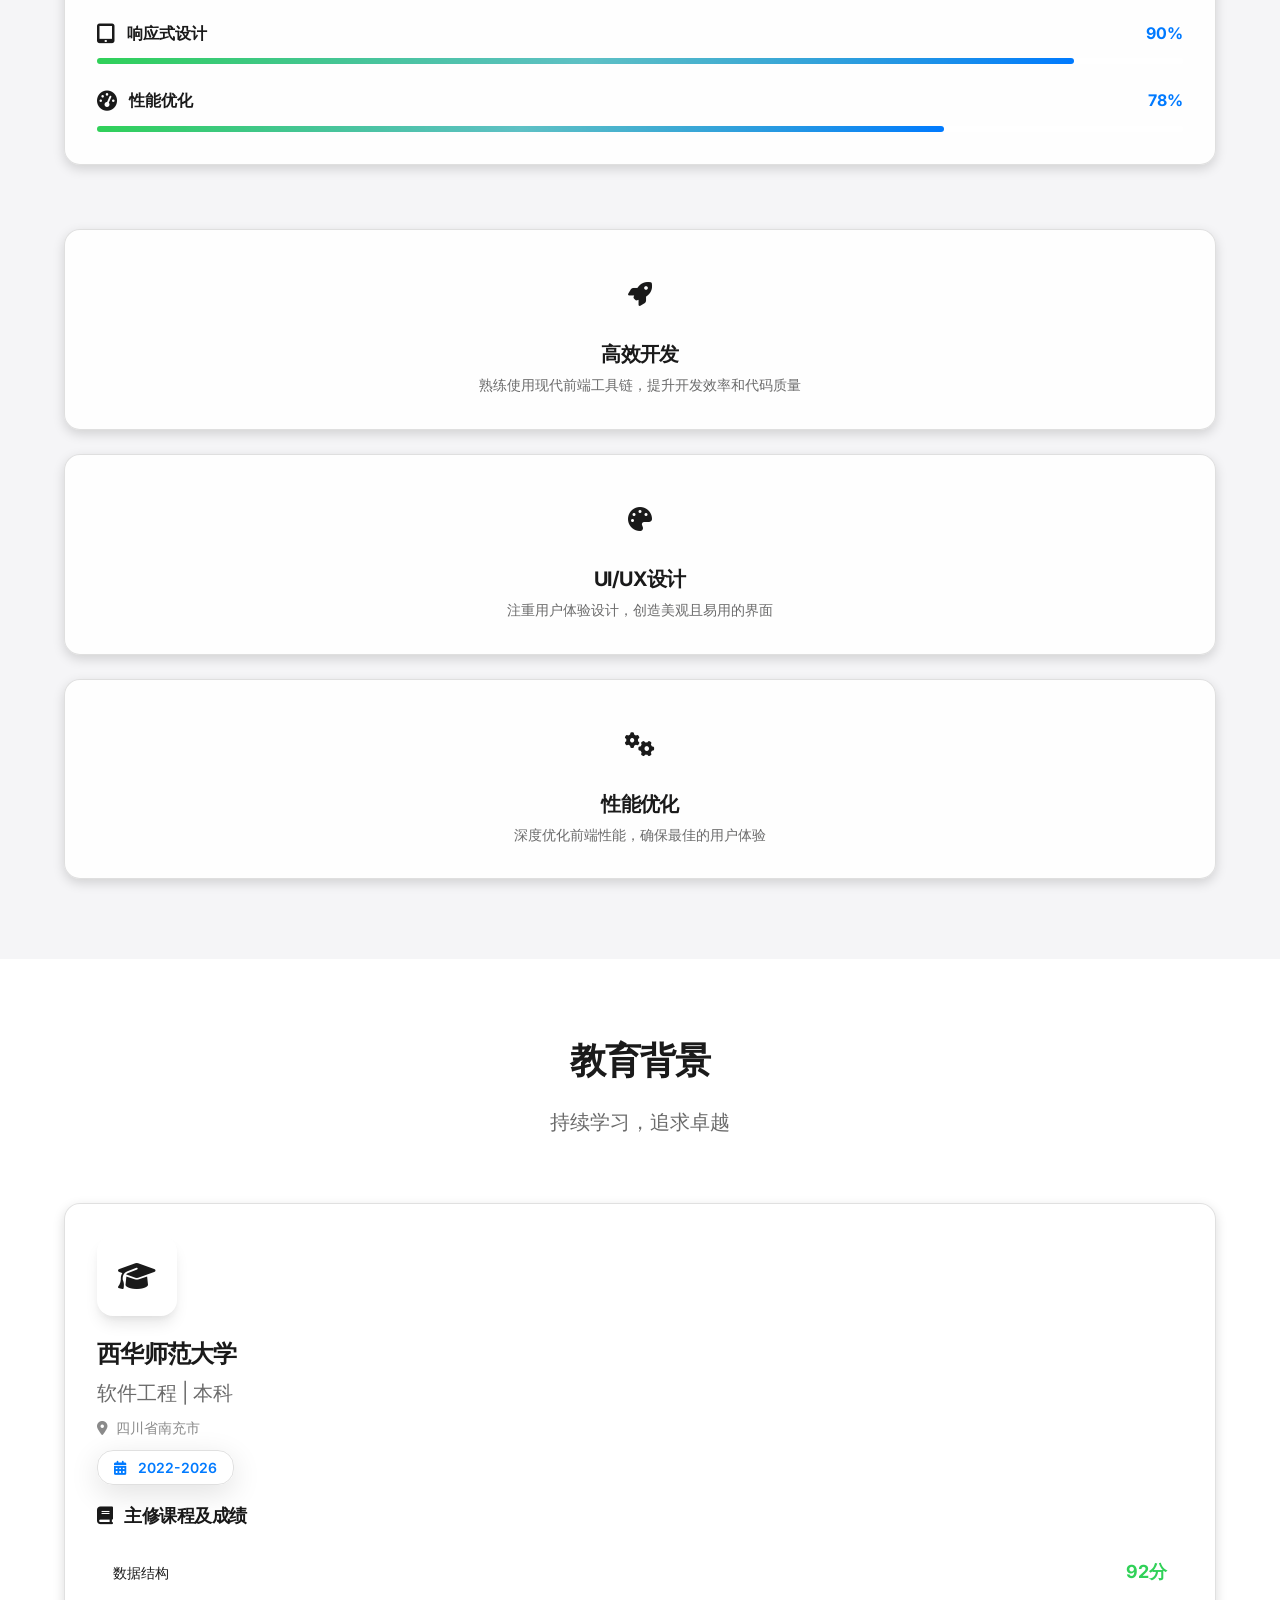
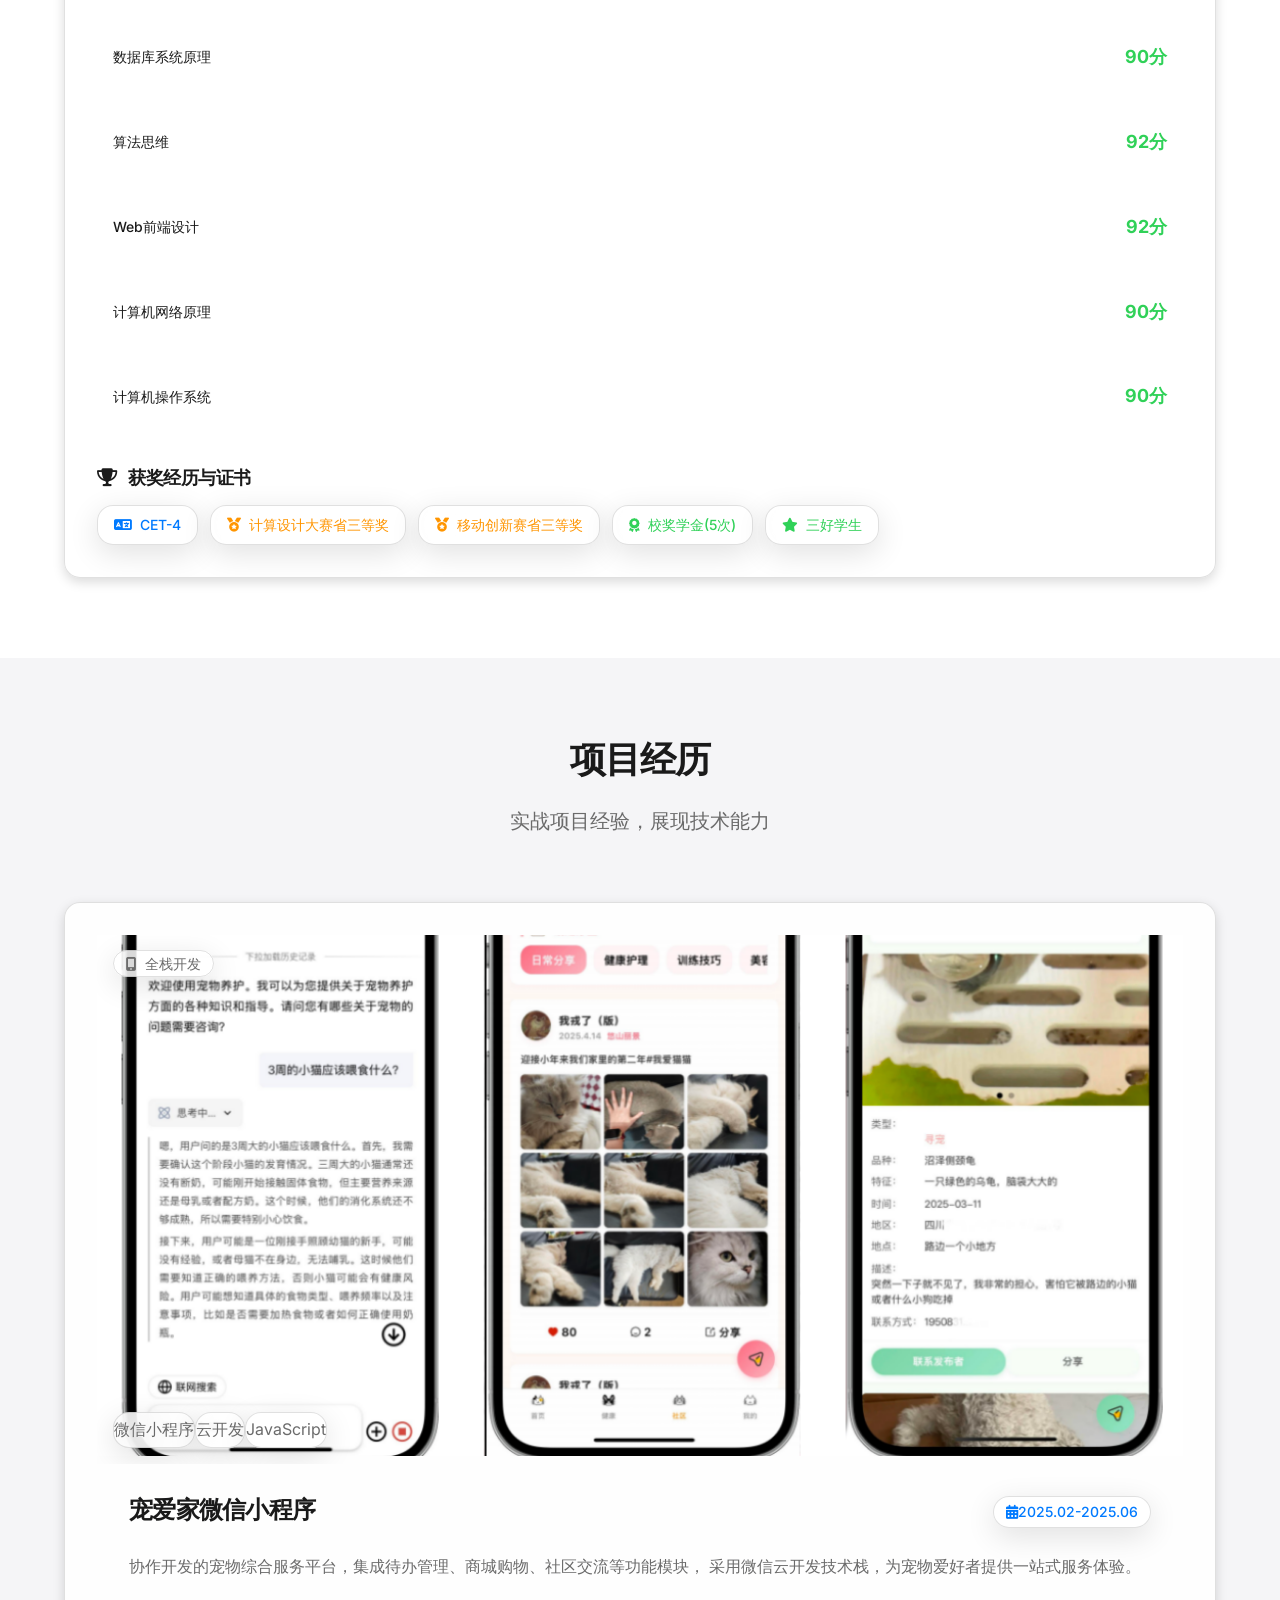
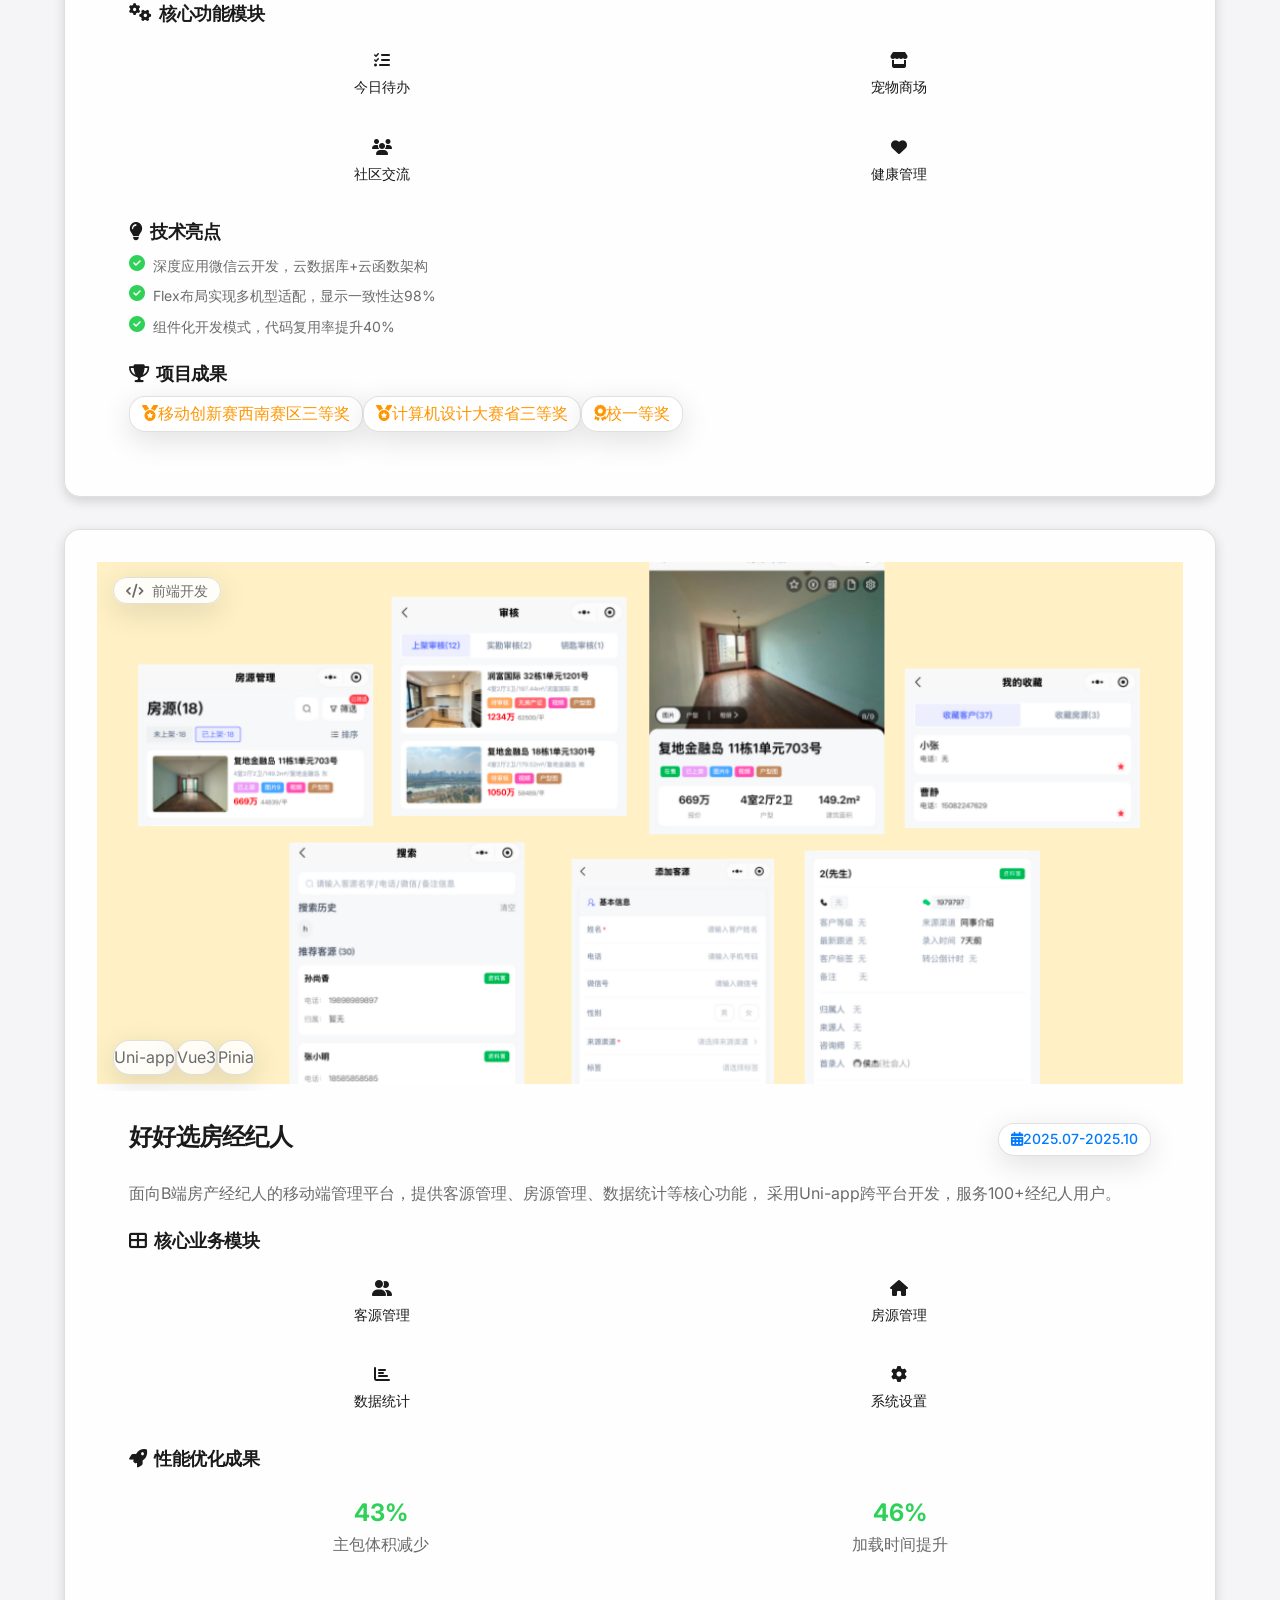
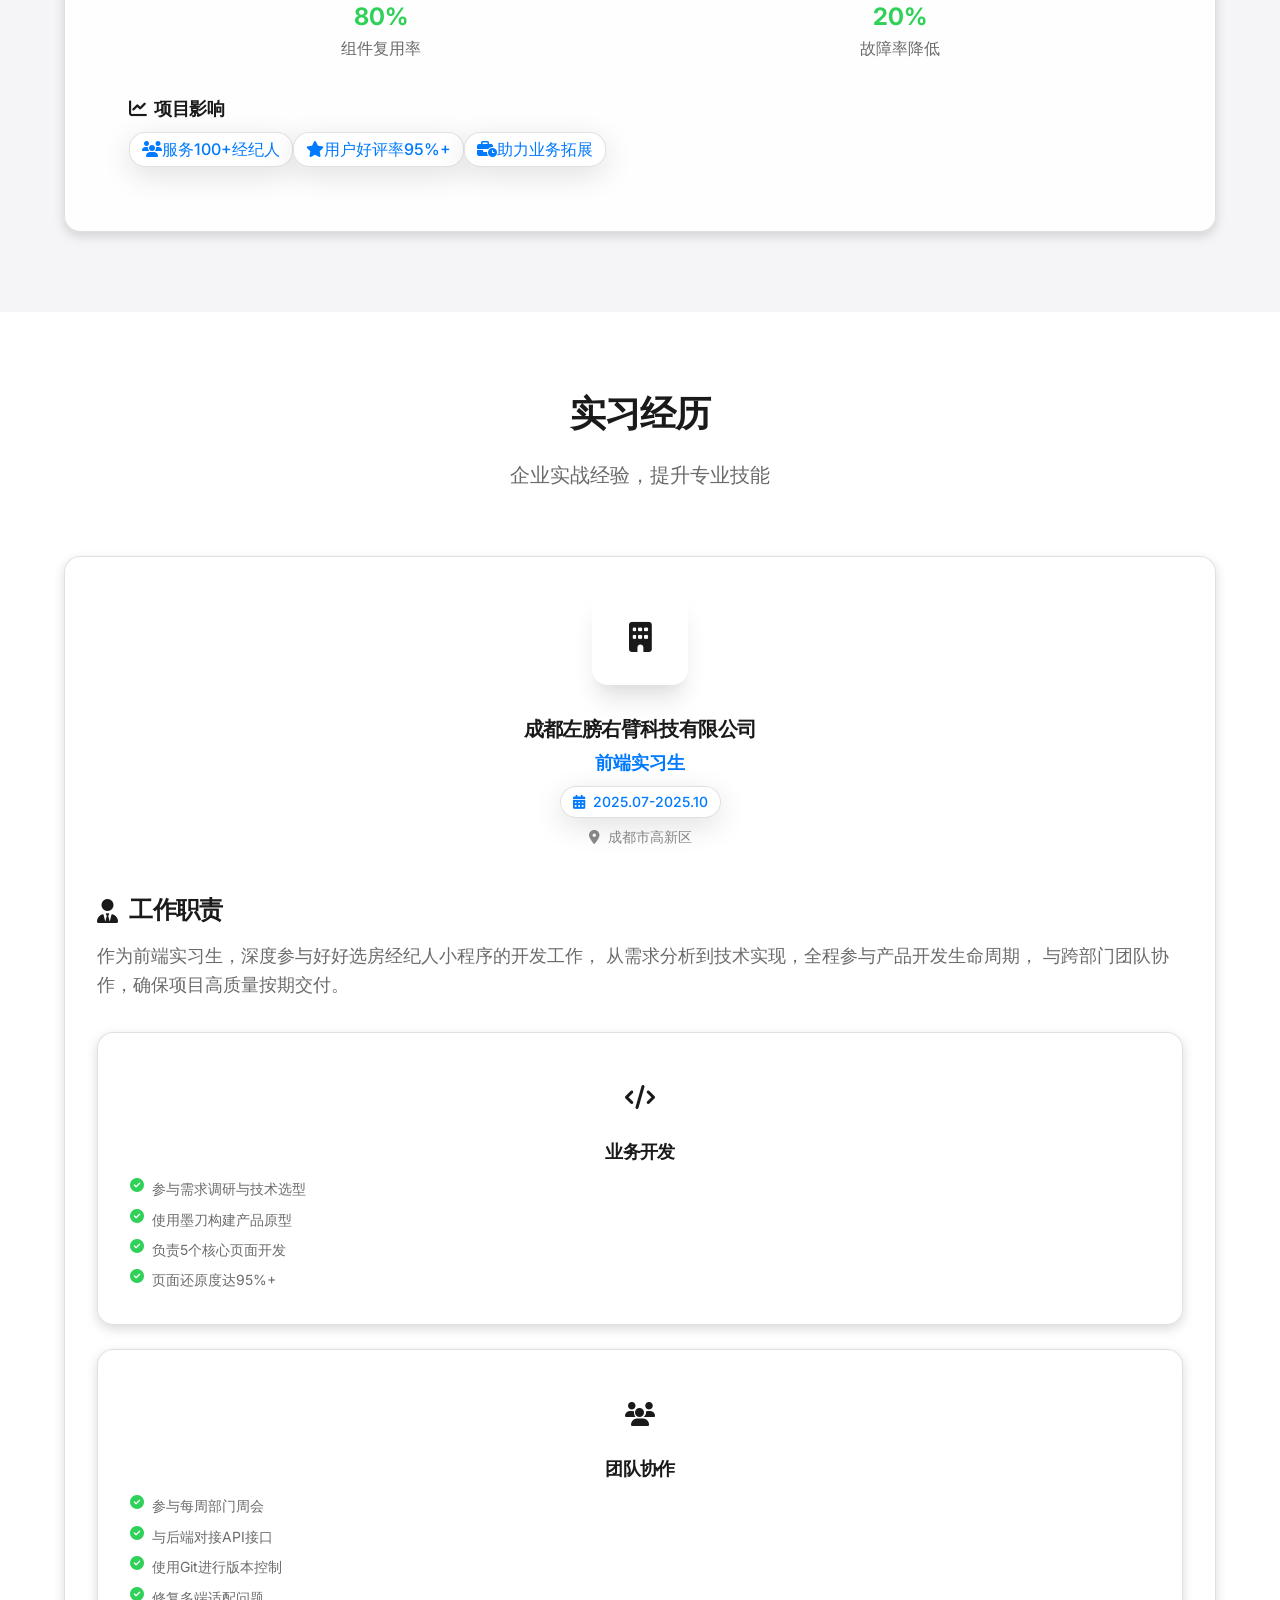
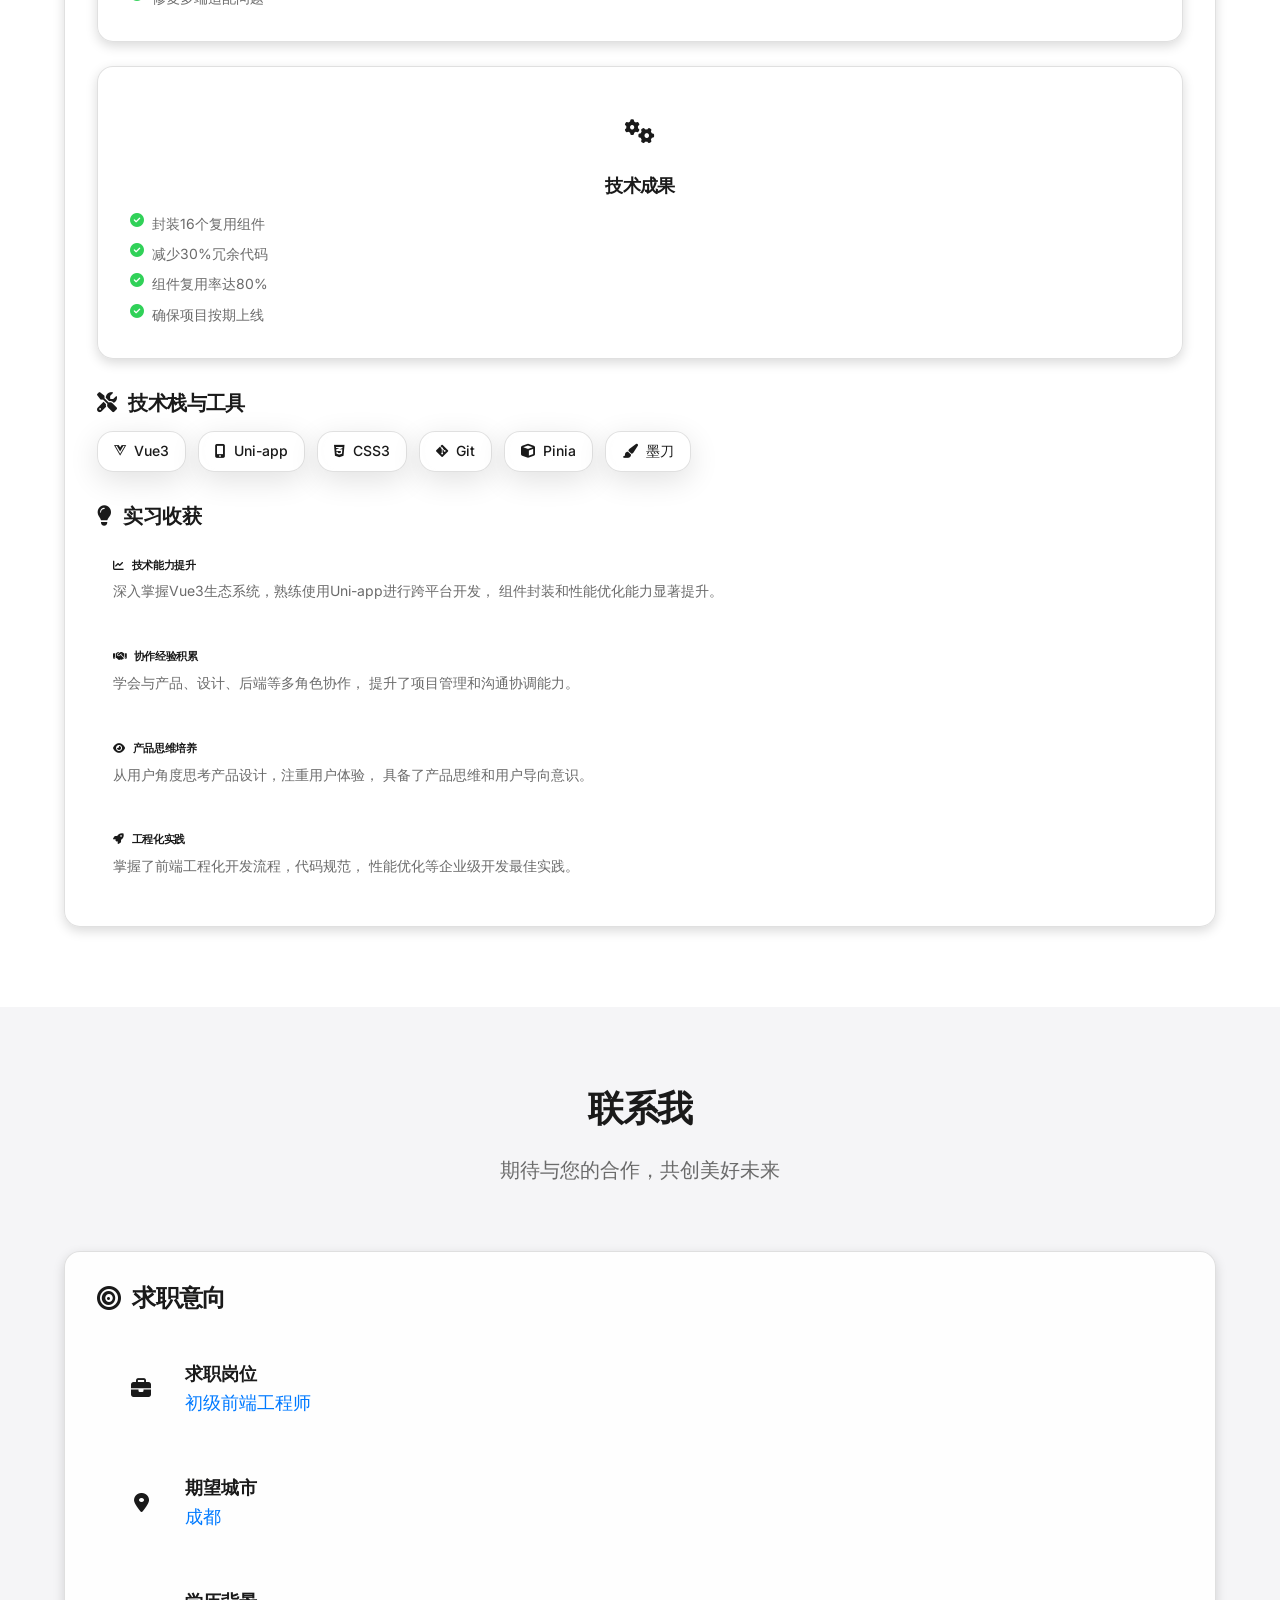
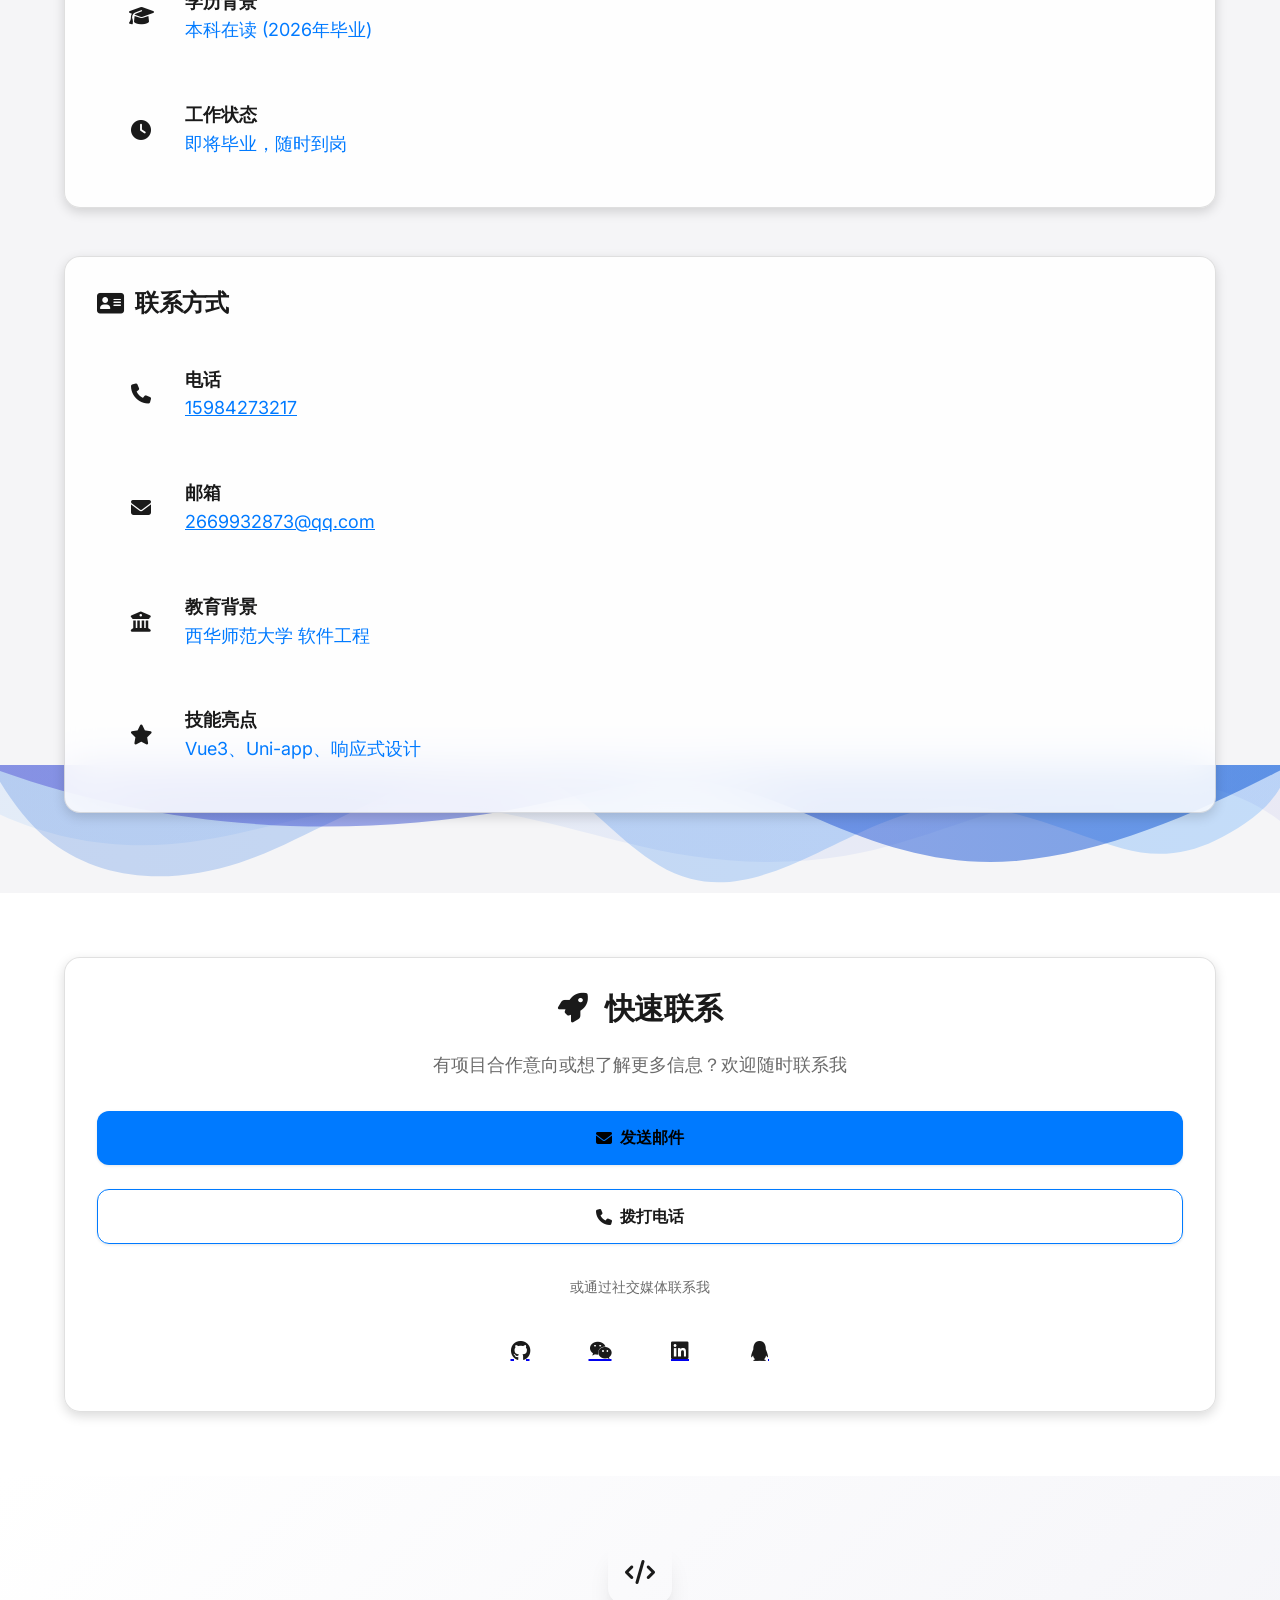
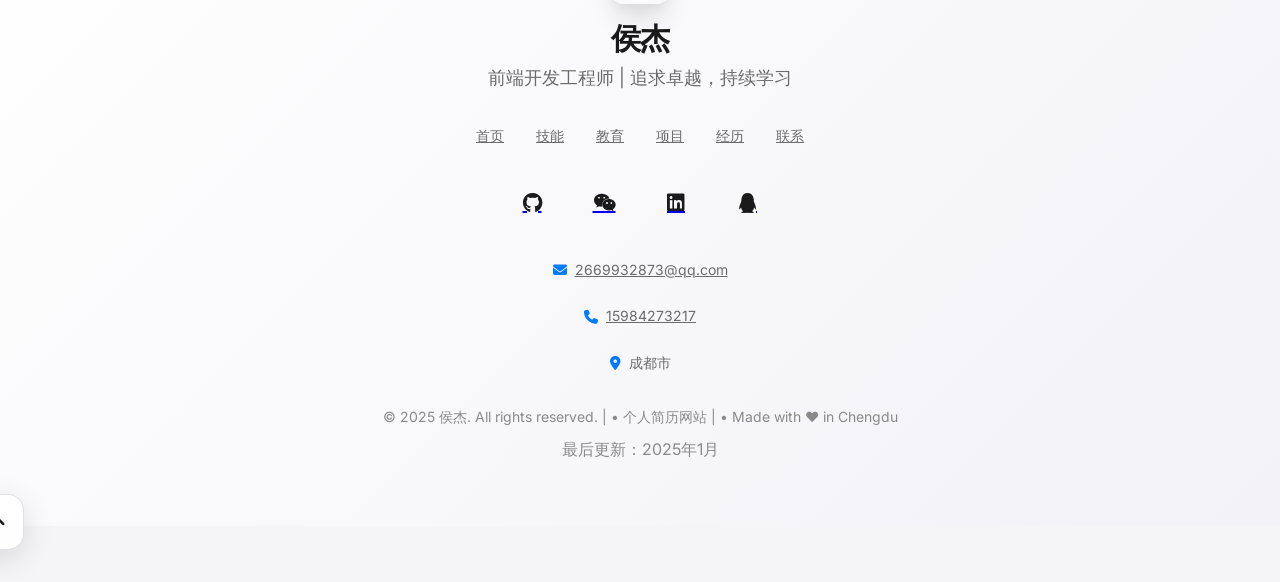
==== commit 6683659f: "初版" ====
--- a/index.html
+++ b/index.html
@@ -1,326 +1,716 @@
 <!DOCTYPE html>
 <html lang="zh-CN">
+
 <head>
     <meta charset="UTF-8">
     <meta name="viewport" content="width=device-width, initial-scale=1.0">
-    <title>侯杰 - 前端开发者个人介绍</title>
+    <title>侯杰 - 前端开发工程师 | 现代化个人简历</title>
+    <meta name="description" content="侯杰，前端开发工程师，专注Vue.js生态系统开发，具备丰富的项目经验和技术能力">
+    <meta name="keywords" content="侯杰,前端开发,Vue.js,JavaScript,HTML5,CSS3,响应式设计">
+
+    <!-- Preconnect for performance -->
+    <link rel="preconnect" href="https://fonts.googleapis.com">
+    <link rel="preconnect" href="https://fonts.gstatic.com" crossorigin>
+
+    <!-- Google Fonts -->
+    <link href="https://fonts.googleapis.com/css2?family=Inter:wght@300;400;500;600;700;800&display=swap"
+        rel="stylesheet">
+
+    <!-- Font Awesome -->
+    <link href="https://cdnjs.cloudflare.com/ajax/libs/font-awesome/6.4.0/css/all.min.css" rel="stylesheet">
+
+    <!-- Tailwind CSS -->
     <script src="https://cdn.tailwindcss.com"></script>
-    <link href="https://cdn.jsdelivr.net/npm/font-awesome@4.7.0/css/font-awesome.min.css" rel="stylesheet">
-    <script>
-        tailwind.config = {
-            theme: {
-                extend: {
-                    colors: {
-                        primary: '#06b6d4',
-                        secondary: '#0891b2',
-                        accent: '#10b981',
-                        dark: '#1e293b',
-                        light: '#f8fafc'
-                    },
-                    fontFamily: {
-                        sans: ['Inter', 'system-ui', 'sans-serif']
-                    }
-                }
-            }
-        }
-    </script>
-    <style type="text/tailwindcss">
-        @layer utilities {
-            .gradient-bg {
-                background: linear-gradient(135deg, #06b6d4 0%, #0891b2 100%);
-            }
-            .card-hover {
-                transition: all 0.3s ease;
-            }
-            .card-hover:hover {
-                transform: translateY(-5px);
-                box-shadow: 0 20px 25px -5px rgba(0, 0, 0, 0.1), 0 10px 10px -5px rgba(0, 0, 0, 0.04);
-            }
-            .skill-bar {
-                transition: width 1s ease-in-out;
-            }
-            .fade-in {
-                animation: fadeIn 0.8s ease-in-out;
-            }
-            @keyframes fadeIn {
-                from { opacity: 0; transform: translateY(20px); }
-                to { opacity: 1; transform: translateY(0); }
-            }
-            .slide-in-left {
-                animation: slideInLeft 0.8s ease-in-out;
-            }
-            @keyframes slideInLeft {
-                from { opacity: 0; transform: translateX(-30px); }
-                to { opacity: 1; transform: translateX(0); }
-            }
-            .slide-in-right {
-                animation: slideInRight 0.8s ease-in-out;
-            }
-            @keyframes slideInRight {
-                from { opacity: 0; transform: translateX(30px); }
-                to { opacity: 1; transform: translateX(0); }
-            }
-        }
-    </style>
+
+    <!-- Custom Styles -->
+    <link rel="stylesheet" href="styles.css">
 </head>
-<body class="bg-gray-50 font-sans">
+
+<body>
     <!-- 导航栏 -->
-    <nav class="fixed top-0 w-full bg-white/95 backdrop-blur-sm shadow-sm z-50 transition-all duration-300" id="navbar">
+    <nav class="glass fixed top-0 w-full z-50 transition-all duration-300" id="navbar">
         <div class="container mx-auto px-6 py-4">
             <div class="flex justify-between items-center">
-                <div class="text-2xl font-bold text-primary">
-                    <i class="fa fa-code mr-2"></i>侯杰
-                </div>
-                <div class="hidden md:flex space-x-8">
-                    <a href="#home" class="text-gray-700 hover:text-primary transition-colors">首页</a>
-                    <a href="#skills" class="text-gray-700 hover:text-primary transition-colors">技能</a>
-                    <a href="#education" class="text-gray-700 hover:text-primary transition-colors">教育</a>
-                    <a href="#projects" class="text-gray-700 hover:text-primary transition-colors">项目</a>
-                    <a href="#experience" class="text-gray-700 hover:text-primary transition-colors">经历</a>
-                    <a href="#contact" class="text-gray-700 hover:text-primary transition-colors">联系</a>
-                </div>
-                <button class="md:hidden text-gray-700" id="mobile-menu-btn">
-                    <i class="fa fa-bars text-xl"></i>
+                <!-- Logo -->
+                <div class="flex items-center space-x-3">
+                    <div
+                        class="w-10 h-10 bg-gradient-to-r from-blue-500 to-purple-600 rounded-full flex items-center justify-center">
+                        <i class="fas fa-code text-white text-sm"></i>
+                    </div>
+                    <div class="text-xl font-bold" style="color: var(--text-primary)">侯杰</div>
+                </div>
+
+                <!-- 桌面端导航 -->
+                <div class="hidden md:flex items-center space-x-8">
+                    <a href="#home" class="nav-link">首页</a>
+                    <a href="#skills" class="nav-link">技能</a>
+                    <a href="#education" class="nav-link">教育</a>
+                    <a href="#projects" class="nav-link">项目</a>
+                    <a href="#experience" class="nav-link">经历</a>
+                    <a href="#contact" class="nav-link">联系</a>
+
+                    <!-- 主题切换按钮 -->
+                    <button class="theme-toggle" id="theme-toggle" aria-label="切换主题">
+                        <i class="fas fa-sun theme-toggle-icon sun"></i>
+                        <i class="fas fa-moon theme-toggle-icon moon"></i>
+                    </button>
+                </div>
+
+                <!-- 移动端菜单按钮 -->
+                <button class="md:hidden p-2 rounded-lg glass-hover" id="mobile-menu-btn" aria-label="打开菜单">
+                    <i class="fas fa-bars text-xl" style="color: var(--text-primary)"></i>
                 </button>
             </div>
         </div>
-        <!-- 移动端菜单 -->
-        <div class="md:hidden bg-white shadow-lg hidden" id="mobile-menu">
-            <div class="container mx-auto px-6 py-4 space-y-4">
-                <a href="#home" class="block text-gray-700 hover:text-primary transition-colors">首页</a>
-                <a href="#skills" class="block text-gray-700 hover:text-primary transition-colors">技能</a>
-                <a href="#education" class="block text-gray-700 hover:text-primary transition-colors">教育</a>
-                <a href="#projects" class="block text-gray-700 hover:text-primary transition-colors">项目</a>
-                <a href="#experience" class="block text-gray-700 hover:text-primary transition-colors">经历</a>
-                <a href="#contact" class="block text-gray-700 hover:text-primary transition-colors">联系</a>
+
+        <!-- 移动端下拉菜单 -->
+        <div class="md:hidden absolute top-full left-0 right-0 glass hidden transform -translate-y-2 opacity-0 transition-all duration-300 ease-out z-50" id="mobile-menu" style="border-top: 1px solid var(--border-color)">
+            <div class="container mx-auto px-6 py-6">
+                <!-- 导航菜单项 -->
+                <nav class="space-y-3">
+                    <a href="#home" class="mobile-nav-item group flex items-center space-x-4 p-4 rounded-xl transition-all duration-300">
+                        <div class="w-12 h-12 rounded-xl bg-gradient-to-br from-blue-500/20 to-cyan-500/20 flex items-center justify-center group-hover:from-blue-500 group-hover:to-cyan-500 transition-all duration-300 shadow-lg">
+                            <i class="fas fa-home text-blue-500 group-hover:text-white transition-colors duration-300 text-lg"></i>
+                        </div>
+                        <div class="flex-1">
+                            <div class="font-bold text-lg" style="color: var(--text-primary)">首页</div>
+                            <div class="text-sm opacity-70" style="color: var(--text-secondary)">Home - 个人介绍</div>
+                        </div>
+                        <i class="fas fa-chevron-right opacity-0 group-hover:opacity-100 group-hover:translate-x-1 transition-all duration-300" style="color: var(--accent-primary)"></i>
+                    </a>
+
+                    <a href="#skills" class="mobile-nav-item group flex items-center space-x-4 p-4 rounded-xl transition-all duration-300">
+                        <div class="w-12 h-12 rounded-xl bg-gradient-to-br from-green-500/20 to-teal-500/20 flex items-center justify-center group-hover:from-green-500 group-hover:to-teal-500 transition-all duration-300 shadow-lg">
+                            <i class="fas fa-code text-green-500 group-hover:text-white transition-colors duration-300 text-lg"></i>
+                        </div>
+                        <div class="flex-1">
+                            <div class="font-bold text-lg" style="color: var(--text-primary)">技能</div>
+                            <div class="text-sm opacity-70" style="color: var(--text-secondary)">Skills - 专业技能展示</div>
+                        </div>
+                        <i class="fas fa-chevron-right opacity-0 group-hover:opacity-100 group-hover:translate-x-1 transition-all duration-300" style="color: var(--accent-primary)"></i>
+                    </a>
+
+                    <a href="#education" class="mobile-nav-item group flex items-center space-x-4 p-4 rounded-xl transition-all duration-300">
+                        <div class="w-12 h-12 rounded-xl bg-gradient-to-br from-purple-500/20 to-indigo-500/20 flex items-center justify-center group-hover:from-purple-500 group-hover:to-indigo-500 transition-all duration-300 shadow-lg">
+                            <i class="fas fa-graduation-cap text-purple-500 group-hover:text-white transition-colors duration-300 text-lg"></i>
+                        </div>
+                        <div class="flex-1">
+                            <div class="font-bold text-lg" style="color: var(--text-primary)">教育</div>
+                            <div class="text-sm opacity-70" style="color: var(--text-secondary)">Education - 学习经历</div>
+                        </div>
+                        <i class="fas fa-chevron-right opacity-0 group-hover:opacity-100 group-hover:translate-x-1 transition-all duration-300" style="color: var(--accent-primary)"></i>
+                    </a>
+
+                    <a href="#projects" class="mobile-nav-item group flex items-center space-x-4 p-4 rounded-xl transition-all duration-300">
+                        <div class="w-12 h-12 rounded-xl bg-gradient-to-br from-orange-500/20 to-red-500/20 flex items-center justify-center group-hover:from-orange-500 group-hover:to-red-500 transition-all duration-300 shadow-lg">
+                            <i class="fas fa-briefcase text-orange-500 group-hover:text-white transition-colors duration-300 text-lg"></i>
+                        </div>
+                        <div class="flex-1">
+                            <div class="font-bold text-lg" style="color: var(--text-primary)">项目</div>
+                            <div class="text-sm opacity-70" style="color: var(--text-secondary)">Projects - 项目作品</div>
+                        </div>
+                        <i class="fas fa-chevron-right opacity-0 group-hover:opacity-100 group-hover:translate-x-1 transition-all duration-300" style="color: var(--accent-primary)"></i>
+                    </a>
+
+                    <a href="#experience" class="mobile-nav-item group flex items-center space-x-4 p-4 rounded-xl transition-all duration-300">
+                        <div class="w-12 h-12 rounded-xl bg-gradient-to-br from-cyan-500/20 to-blue-500/20 flex items-center justify-center group-hover:from-cyan-500 group-hover:to-blue-500 transition-all duration-300 shadow-lg">
+                            <i class="fas fa-user-tie text-cyan-500 group-hover:text-white transition-colors duration-300 text-lg"></i>
+                        </div>
+                        <div class="flex-1">
+                            <div class="font-bold text-lg" style="color: var(--text-primary)">经历</div>
+                            <div class="text-sm opacity-70" style="color: var(--text-secondary)">Experience - 工作经历</div>
+                        </div>
+                        <i class="fas fa-chevron-right opacity-0 group-hover:opacity-100 group-hover:translate-x-1 transition-all duration-300" style="color: var(--accent-primary)"></i>
+                    </a>
+
+                    <a href="#contact" class="mobile-nav-item group flex items-center space-x-4 p-4 rounded-xl transition-all duration-300">
+                        <div class="w-12 h-12 rounded-xl bg-gradient-to-br from-pink-500/20 to-rose-500/20 flex items-center justify-center group-hover:from-pink-500 group-hover:to-rose-500 transition-all duration-300 shadow-lg">
+                            <i class="fas fa-envelope text-pink-500 group-hover:text-white transition-colors duration-300 text-lg"></i>
+                        </div>
+                        <div class="flex-1">
+                            <div class="font-bold text-lg" style="color: var(--text-primary)">联系</div>
+                            <div class="text-sm opacity-70" style="color: var(--text-secondary)">Contact - 联系方式</div>
+                        </div>
+                        <i class="fas fa-chevron-right opacity-0 group-hover:opacity-100 group-hover:translate-x-1 transition-all duration-300" style="color: var(--accent-primary)"></i>
+                    </a>
+                </nav>
+
+                <!-- 分割线 -->
+                <div class="my-6 border-t" style="border-color: var(--border-color)"></div>
+
+                <!-- 底部功能区 -->
+                <div class="space-y-4">
+                    <!-- 主题切换 -->
+                    <button class="w-full flex items-center justify-between p-4 rounded-xl glass-hover transition-all duration-300 group" id="mobile-theme-toggle" style="justify-content: center;">
+                        <div class="flex items-center space-x-4">
+                            <div class="w-12 h-12 rounded-xl bg-gradient-to-br from-yellow-500/20 to-orange-500/20 flex items-center justify-center group-hover:from-yellow-500 group-hover:to-orange-500 transition-all duration-300 shadow-lg">
+                                <i class="fas fa-palette text-yellow-500 group-hover:text-white transition-colors duration-300 text-lg"></i>
+                            </div>
+                            <div>
+                                <div class="font-bold text-lg text-left" style="color: var(--text-primary)">主题切换</div>
+                                <div class="text-sm opacity-70 text-left" style="color: var(--text-secondary)">Theme - 亮色/暗色模式</div>
+                            </div>
+                        </div>
+                        <div class="flex items-center space-x-2">
+                            <i class="fas fa-sun theme-toggle-icon sun text-yellow-500 text-lg"></i>
+                            <i class="fas fa-moon theme-toggle-icon moon text-blue-500 text-lg"></i>
+                        </div>
+                    </button>
+
+                    <!-- 快捷联系方式 -->
+                    <div class="grid grid-cols-2 gap-4">
+                        <a href="mailto:2669932873@qq.com" class="flex flex-col items-center justify-center p-4 rounded-xl glass-hover hover-glow transition-all duration-300 group">
+                            <div class="w-10 h-10 rounded-lg bg-gradient-to-br from-blue-500/20 to-indigo-500/20 flex items-center justify-center group-hover:from-blue-500 group-hover:to-indigo-500 transition-all duration-300 mb-2">
+                                <i class="fas fa-envelope text-blue-500 group-hover:text-white transition-colors duration-300"></i>
+                            </div>
+                            <span class="text-sm font-bold" style="color: var(--text-primary)">发送邮件</span>
+                        </a>
+                        <a href="tel:15984273217" class="flex flex-col items-center justify-center p-4 rounded-xl glass-hover hover-glow transition-all duration-300 group">
+                            <div class="w-10 h-10 rounded-lg bg-gradient-to-br from-green-500/20 to-teal-500/20 flex items-center justify-center group-hover:from-green-500 group-hover:to-teal-500 transition-all duration-300 mb-2">
+                                <i class="fas fa-phone text-green-500 group-hover:text-white transition-colors duration-300"></i>
+                            </div>
+                            <span class="text-sm font-bold" style="color: var(--text-primary)">拨打电话</span>
+                        </a>
+                    </div>
+                </div>
             </div>
         </div>
     </nav>
 
     <!-- 英雄区域 -->
-    <section id="home" class="min-h-screen flex items-center gradient-bg relative overflow-hidden">
-        <!-- 背景装饰 -->
-        <div class="absolute inset-0 opacity-10">
-            <img src="https://doc.doubao.com/s/noNmvO11Slc/" alt="背景" class="w-full h-full object-cover">
+    <section id="home" class="min-h-screen flex items-center gradient-bg relative overflow-hidden"
+        style="background: var(--bg-primary)">
+        <!-- 动态背景装饰 -->
+        <div class="absolute inset-0">
+            <!-- 几何图形装饰 -->
+            <div
+                class="absolute top-20 left-10 w-32 h-32 bg-gradient-to-r from-blue-400/20 to-purple-400/20 rounded-full blur-xl animate-pulse">
+            </div>
+            <div class="absolute bottom-32 right-16 w-48 h-48 bg-gradient-to-r from-cyan-400/20 to-blue-400/20 rounded-full blur-2xl animate-pulse"
+                style="animation-delay: 1s;"></div>
+            <div class="absolute top-1/2 left-1/4 w-24 h-24 bg-gradient-to-r from-purple-400/20 to-pink-400/20 rounded-full blur-lg animate-pulse"
+                style="animation-delay: 2s;"></div>
+
+            <!-- 粒子效果背景 -->
+            <div class="particles absolute inset-0 opacity-30"></div>
         </div>
+
         <div class="container mx-auto px-6 py-20 relative z-10">
-            <div class="grid md:grid-cols-2 gap-12 items-center">
-                <div class="text-white fade-in">
-                    <h1 class="text-4xl md:text-6xl font-bold mb-6 leading-tight">
-                        你好，我是<br>
-                        <span class="text-yellow-300">侯杰</span>
-                    </h1>
-                    <p class="text-xl md:text-2xl mb-8 text-blue-100">
-                        前端开发工程师
-                    </p>
-                    <p class="text-lg mb-8 text-blue-100 leading-relaxed">
-                        专注于Vue.js生态系统开发，擅长响应式设计和用户体验优化。
-                        追求代码质量和性能的完美平衡。
-                    </p>
-                    <div class="flex flex-wrap gap-4">
-                        <a href="#contact" class="bg-white text-primary px-8 py-3 rounded-full font-semibold hover:bg-gray-100 transition-colors shadow-lg">
-                            <i class="fa fa-envelope mr-2"></i>联系我
+            <div class="grid lg:grid-cols-2 gap-16 items-center">
+                <!-- 左侧内容 -->
+                <div class="fade-in">
+                    <div class="mb-8">
+                        <h1 class="text-5xl lg:text-7xl font-bold mb-6 leading-tight">
+                            <span style="color: var(--text-inverse)">你好，我是</span><br>
+                            <span
+                                class="typewriter bg-gradient-to-r from-yellow-400 to-orange-500 bg-clip-text text-transparent">侯杰</span>
+                        </h1>
+                        <div class="text-2xl lg:text-3xl mb-8 font-semibold">
+                            <span class="typing-text">前端开发工程师</span>
+                        </div>
+                        <p class="text-lg lg:text-xl mb-8 leading-relaxed max-w-2xl">
+                            专注于Vue.js生态系统开发，擅长响应式设计和用户体验优化。
+                            追求代码质量和性能的完美平衡，致力于创造优雅的前端解决方案。
+                        </p>
+                    </div>
+
+                    <!-- 技能标签 -->
+                    <div class="flex flex-wrap gap-3 mb-8">
+                        <span class="glass px-4 py-2 rounded-full text-sm font-medium"
+                            style="color: var(--text-inverse)">
+                            <i class="fab fa-vuejs mr-2"></i>Vue.js
+                        </span>
+                        <span class="glass px-4 py-2 rounded-full text-sm font-medium"
+                            style="color: var(--text-inverse)">
+                            <i class="fab fa-js-square mr-2"></i>JavaScript
+                        </span>
+                        <span class="glass px-4 py-2 rounded-full text-sm font-medium"
+                            style="color: var(--text-inverse)">
+                            <i class="fab fa-html5 mr-2"></i>HTML5
+                        </span>
+                        <span class="glass px-4 py-2 rounded-full text-sm font-medium"
+                            style="color: var(--text-inverse)">
+                            <i class="fab fa-css3-alt mr-2"></i>CSS3
+                        </span>
+                    </div>
+
+                    <!-- 行动按钮 -->
+                    <div class="flex flex-col sm:flex-row gap-4">
+                        <a href="#contact" class="btn btn-primary hover-glow">
+                            <i class="fas fa-envelope mr-2"></i>联系我
                         </a>
-                        <a href="#projects" class="border-2 border-white text-white px-8 py-3 rounded-full font-semibold hover:bg-white hover:text-primary transition-colors">
-                            <i class="fa fa-briefcase mr-2"></i>查看项目
+                        <a href="#projects" class="btn btn-secondary hover-glow">
+                            <i class="fas fa-briefcase mr-2"></i>查看项目
                         </a>
                     </div>
                 </div>
+
+                <!-- 右侧个人信息卡片 -->
                 <div class="slide-in-right">
                     <div class="relative">
-                        <div class="bg-white rounded-2xl shadow-2xl p-8 text-center">
-                            <img src="https://doc.doubao.com/s/cOLoIDKBZDU/" alt="侯杰" class="w-32 h-32 rounded-full mx-auto mb-6 object-cover border-4 border-primary">
-                            <h3 class="text-2xl font-bold text-gray-800 mb-2">侯杰</h3>
-                            <p class="text-primary font-semibold mb-4">前端开发工程师</p>
-                            <div class="grid grid-cols-2 gap-4 text-sm text-gray-600">
-                                <div>
-                                    <i class="fa fa-calendar mr-2 text-primary"></i>21岁
-                                </div>
-                                <div>
-                                    <i class="fa fa-map-marker mr-2 text-primary"></i>成都
-                                </div>
-                                <div>
-                                    <i class="fa fa-graduation-cap mr-2 text-primary"></i>本科在读
-                                </div>
-                                <div>
-                                    <i class="fa fa-briefcase mr-2 text-primary"></i>实习经验
-                                </div>
-                            </div>
-                        </div>
+                        <!-- 主卡片 -->
+                        <div class="card tilt-3d text-center relative overflow-hidden">
+                            <!-- 卡片背景装饰 -->
+                            <div
+                                class="absolute inset-0 bg-gradient-to-br from-blue-500/10 to-purple-600/10 rounded-lg">
+                            </div>
+
+                            <div class="relative z-10">
+                                <!-- 头像 -->
+                                <div class="relative inline-block mb-6">
+                                    <img src="/static/images/houjie.jpeg" alt="侯杰"
+                                        class="w-32 h-32 rounded-full mx-auto object-cover border-4 border-gradient-to-r from-blue-400 to-purple-500 shadow-xl">
+                                    <div
+                                        class="absolute inset-0 rounded-full bg-gradient-to-r from-blue-400/20 to-purple-500/20 animate-pulse">
+                                    </div>
+                                </div>
+
+                                <!-- 基本信息 -->
+                                <h3 class="text-2xl font-bold mb-2" style="color: var(--text-primary)">侯杰</h3>
+                                <p class="font-semibold mb-6" style="color: var(--accent-primary)">前端开发工程师</p>
+
+                                <!-- 详细信息网格 -->
+                                <div class="grid grid-cols-2 gap-4 text-sm">
+                                    <div class="glass-hover p-3 rounded-lg">
+                                        <i class="fas fa-calendar-alt mb-2" style="color: var(--accent-primary)"></i>
+                                        <div style="color: var(--text-secondary)">21岁</div>
+                                    </div>
+                                    <div class="glass-hover p-3 rounded-lg">
+                                        <i class="fas fa-map-marker-alt mb-2" style="color: var(--accent-primary)"></i>
+                                        <div style="color: var(--text-secondary)">成都</div>
+                                    </div>
+                                    <div class="glass-hover p-3 rounded-lg">
+                                        <i class="fas fa-graduation-cap mb-2" style="color: var(--accent-primary)"></i>
+                                        <div style="color: var(--text-secondary)">本科在读</div>
+                                    </div>
+                                    <div class="glass-hover p-3 rounded-lg">
+                                        <i class="fas fa-briefcase mb-2" style="color: var(--accent-primary)"></i>
+                                        <div style="color: var(--text-secondary)">实习经验</div>
+                                    </div>
+                                </div>
+
+                                <!-- 社交链接 -->
+                                <div class="flex justify-center space-x-4 mt-6">
+                                    <a href="#"
+                                        class="w-10 h-10 glass-hover rounded-full flex items-center justify-center hover-glow">
+                                        <i class="fab fa-github" style="color: var(--text-primary)"></i>
+                                    </a>
+                                    <a href="#"
+                                        class="w-10 h-10 glass-hover rounded-full flex items-center justify-center hover-glow">
+                                        <i class="fab fa-weixin" style="color: var(--text-primary)"></i>
+                                    </a>
+                                    <a href="#"
+                                        class="w-10 h-10 glass-hover rounded-full flex items-center justify-center hover-glow">
+                                        <i class="fab fa-linkedin" style="color: var(--text-primary)"></i>
+                                    </a>
+                                </div>
+                            </div>
+                        </div>
+
                         <!-- 装饰元素 -->
-                        <div class="absolute -top-4 -right-4 w-20 h-20 bg-accent rounded-full opacity-20"></div>
-                        <div class="absolute -bottom-4 -left-4 w-16 h-16 bg-yellow-400 rounded-full opacity-20"></div>
+                        <div
+                            class="absolute -top-6 -right-6 w-24 h-24 bg-gradient-to-r from-yellow-400/30 to-orange-500/30 rounded-full blur-xl animate-pulse">
+                        </div>
+                        <div class="absolute -bottom-6 -left-6 w-20 h-20 bg-gradient-to-r from-cyan-400/30 to-blue-500/30 rounded-full blur-lg animate-pulse"
+                            style="animation-delay: 1.5s;"></div>
                     </div>
                 </div>
             </div>
         </div>
+
         <!-- 滚动提示 -->
-        <div class="absolute bottom-8 left-1/2 transform -translate-x-1/2 text-white animate-bounce">
-            <i class="fa fa-chevron-down text-2xl"></i>
+        <div class="absolute bottom-8 left-1/2 transform -translate-x-1/2 animate-bounce">
+            <div class="glass p-3 rounded-full">
+                <i class="fas fa-chevron-down text-xl" style="color: var(--text-inverse)"></i>
+            </div>
         </div>
     </section>
 
     <!-- 技能展示 -->
-    <section id="skills" class="py-20 bg-white">
+    <section id="skills" class="py-20 skills-section" style="background: var(--bg-primary)">
         <div class="container mx-auto px-6">
+            <!-- 标题区域 -->
             <div class="text-center mb-16 fade-in">
-                <h2 class="text-4xl font-bold text-gray-800 mb-4">专业技能</h2>
-                <p class="text-xl text-gray-600 max-w-3xl mx-auto">
+                <h2 class="text-4xl lg:text-5xl font-bold mb-6" style="color: var(--text-primary)">
+                    专业技能
+                    <div class="w-24 h-1 bg-gradient-to-r from-blue-500 to-purple-600 mx-auto mt-4 rounded-full"></div>
+                </h2>
+                <p class="text-xl max-w-3xl mx-auto leading-relaxed" style="color: var(--text-secondary)">
                     掌握现代前端开发技术栈，具备完整的项目开发和优化经验
                 </p>
             </div>
-            
+
             <!-- 技能图标展示 -->
             <div class="mb-16 slide-in-left">
-                <div class="bg-gradient-to-r from-blue-50 to-cyan-50 rounded-2xl p-8">
-                    <img src="https://doc.doubao.com/s/kZuE_3sSIJU/" alt="技能图标" class="w-full max-w-4xl mx-auto rounded-xl shadow-lg">
-                </div>
-            </div>
-
-            <!-- 详细技能进度条 -->
-            <div class="grid md:grid-cols-2 gap-8 slide-in-right">
-                <div class="space-y-6">
-                    <div>
-                        <div class="flex justify-between items-center mb-2">
-                            <span class="font-semibold text-gray-700">HTML5/CSS3</span>
-                            <span class="text-primary font-bold">95%</span>
-                        </div>
-                        <div class="w-full bg-gray-200 rounded-full h-3">
-                            <div class="bg-primary h-3 rounded-full skill-bar" style="width: 95%"></div>
-                        </div>
-                    </div>
-                    
-                    <div>
-                        <div class="flex justify-between items-center mb-2">
-                            <span class="font-semibold text-gray-700">JavaScript</span>
-                            <span class="text-primary font-bold">90%</span>
-                        </div>
-                        <div class="w-full bg-gray-200 rounded-full h-3">
-                            <div class="bg-primary h-3 rounded-full skill-bar" style="width: 90%"></div>
-                        </div>
-                    </div>
-                    
-                    <div>
-                        <div class="flex justify-between items-center mb-2">
-                            <span class="font-semibold text-gray-700">Vue.js 3</span>
-                            <span class="text-primary font-bold">88%</span>
-                        </div>
-                        <div class="w-full bg-gray-200 rounded-full h-3">
-                            <div class="bg-primary h-3 rounded-full skill-bar" style="width: 88%"></div>
-                        </div>
-                    </div>
-                    
-                    <div>
-                        <div class="flex justify-between items-center mb-2">
-                            <span class="font-semibold text-gray-700">Uni-app</span>
-                            <span class="text-primary font-bold">85%</span>
-                        </div>
-                        <div class="w-full bg-gray-200 rounded-full h-3">
-                            <div class="bg-primary h-3 rounded-full skill-bar" style="width: 85%"></div>
-                        </div>
-                    </div>
-                </div>
-                
-                <div class="space-y-6">
-                    <div>
-                        <div class="flex justify-between items-center mb-2">
-                            <span class="font-semibold text-gray-700">CSS框架 (Flex/Grid)</span>
-                            <span class="text-primary font-bold">92%</span>
-                        </div>
-                        <div class="w-full bg-gray-200 rounded-full h-3">
-                            <div class="bg-primary h-3 rounded-full skill-bar" style="width: 92%"></div>
-                        </div>
-                    </div>
-                    
-                    <div>
-                        <div class="flex justify-between items-center mb-2">
-                            <span class="font-semibold text-gray-700">Git版本控制</span>
-                            <span class="text-primary font-bold">80%</span>
-                        </div>
-                        <div class="w-full bg-gray-200 rounded-full h-3">
-                            <div class="bg-primary h-3 rounded-full skill-bar" style="width: 80%"></div>
-                        </div>
-                    </div>
-                    
-                    <div>
-                        <div class="flex justify-between items-center mb-2">
-                            <span class="font-semibold text-gray-700">响应式设计</span>
-                            <span class="text-primary font-bold">90%</span>
-                        </div>
-                        <div class="w-full bg-gray-200 rounded-full h-3">
-                            <div class="bg-primary h-3 rounded-full skill-bar" style="width: 90%"></div>
-                        </div>
-                    </div>
-                    
-                    <div>
-                        <div class="flex justify-between items-center mb-2">
-                            <span class="font-semibold text-gray-700">性能优化</span>
-                            <span class="text-primary font-bold">78%</span>
-                        </div>
-                        <div class="w-full bg-gray-200 rounded-full h-3">
-                            <div class="bg-primary h-3 rounded-full skill-bar" style="width: 78%"></div>
-                        </div>
-                    </div>
+                <div class="card relative overflow-hidden">
+                    <!-- 背景装饰 -->
+                    <div class="absolute inset-0 bg-gradient-to-r from-blue-500/5 to-purple-600/5"></div>
+                    <div class="relative z-10">
+                        <img src="/static/images/img3.jpeg" alt="技能图标"
+                            class="w-full max-w-4xl mx-auto rounded-xl shadow-lg hover:scale-105 transition-transform duration-500">
+                    </div>
+                </div>
+            </div>
+
+            <!-- 技能卡片网格 -->
+            <div class="grid lg:grid-cols-2 gap-8 mb-16">
+                <!-- 前端技术 -->
+                <div class="card scale-in">
+                    <h3 class="text-2xl font-bold mb-6 flex items-center" style="color: var(--text-primary)">
+                        <i class="fas fa-code mr-3 text-blue-500"></i>
+                        前端技术
+                    </h3>
+                    <div class="space-y-6">
+                        <div class="skill-item">
+                            <div class="flex justify-between items-center mb-3">
+                                <div class="flex items-center">
+                                    <i class="fab fa-html5 mr-3 text-orange-500 text-xl"></i>
+                                    <span class="font-semibold" style="color: var(--text-primary)">HTML5/CSS3</span>
+                                </div>
+                                <span class="font-bold" style="color: var(--accent-primary)">95%</span>
+                            </div>
+                            <div class="w-full h-2 rounded-full" style="background: var(--bg-secondary)">
+                                <div class="skill-bar h-2 rounded-full" data-percentage="95"></div>
+                            </div>
+                        </div>
+
+                        <div class="skill-item">
+                            <div class="flex justify-between items-center mb-3">
+                                <div class="flex items-center">
+                                    <i class="fab fa-js-square mr-3 text-yellow-500 text-xl"></i>
+                                    <span class="font-semibold" style="color: var(--text-primary)">JavaScript</span>
+                                </div>
+                                <span class="font-bold" style="color: var(--accent-primary)">90%</span>
+                            </div>
+                            <div class="w-full h-2 rounded-full" style="background: var(--bg-secondary)">
+                                <div class="skill-bar h-2 rounded-full" data-percentage="90"></div>
+                            </div>
+                        </div>
+
+                        <div class="skill-item">
+                            <div class="flex justify-between items-center mb-3">
+                                <div class="flex items-center">
+                                    <i class="fab fa-vuejs mr-3 text-green-500 text-xl"></i>
+                                    <span class="font-semibold" style="color: var(--text-primary)">Vue.js 3</span>
+                                </div>
+                                <span class="font-bold" style="color: var(--accent-primary)">88%</span>
+                            </div>
+                            <div class="w-full h-2 rounded-full" style="background: var(--bg-secondary)">
+                                <div class="skill-bar h-2 rounded-full" data-percentage="88"></div>
+                            </div>
+                        </div>
+
+                        <div class="skill-item">
+                            <div class="flex justify-between items-center mb-3">
+                                <div class="flex items-center">
+                                    <i class="fas fa-mobile-alt mr-3 text-purple-500 text-xl"></i>
+                                    <span class="font-semibold" style="color: var(--text-primary)">Uni-app</span>
+                                </div>
+                                <span class="font-bold" style="color: var(--accent-primary)">85%</span>
+                            </div>
+                            <div class="w-full h-2 rounded-full" style="background: var(--bg-secondary)">
+                                <div class="skill-bar h-2 rounded-full" data-percentage="85"></div>
+                            </div>
+                        </div>
+                    </div>
+                </div>
+
+                <!-- 开发技能 -->
+                <div class="card scale-in">
+                    <h3 class="text-2xl font-bold mb-6 flex items-center" style="color: var(--text-primary)">
+                        <i class="fas fa-tools mr-3 text-purple-500"></i>
+                        开发技能
+                    </h3>
+                    <div class="space-y-6">
+                        <div class="skill-item">
+                            <div class="flex justify-between items-center mb-3">
+                                <div class="flex items-center">
+                                    <i class="fas fa-th-large mr-3 text-blue-500 text-xl"></i>
+                                    <span class="font-semibold" style="color: var(--text-primary)">CSS框架
+                                        (Flex/Grid)</span>
+                                </div>
+                                <span class="font-bold" style="color: var(--accent-primary)">92%</span>
+                            </div>
+                            <div class="w-full h-2 rounded-full" style="background: var(--bg-secondary)">
+                                <div class="skill-bar h-2 rounded-full" data-percentage="92"></div>
+                            </div>
+                        </div>
+
+                        <div class="skill-item">
+                            <div class="flex justify-between items-center mb-3">
+                                <div class="flex items-center">
+                                    <i class="fab fa-git-alt mr-3 text-red-500 text-xl"></i>
+                                    <span class="font-semibold" style="color: var(--text-primary)">Git版本控制</span>
+                                </div>
+                                <span class="font-bold" style="color: var(--accent-primary)">80%</span>
+                            </div>
+                            <div class="w-full h-2 rounded-full" style="background: var(--bg-secondary)">
+                                <div class="skill-bar h-2 rounded-full" data-percentage="80"></div>
+                            </div>
+                        </div>
+
+                        <div class="skill-item">
+                            <div class="flex justify-between items-center mb-3">
+                                <div class="flex items-center">
+                                    <i class="fas fa-tablet-alt mr-3 text-cyan-500 text-xl"></i>
+                                    <span class="font-semibold" style="color: var(--text-primary)">响应式设计</span>
+                                </div>
+                                <span class="font-bold" style="color: var(--accent-primary)">90%</span>
+                            </div>
+                            <div class="w-full h-2 rounded-full" style="background: var(--bg-secondary)">
+                                <div class="skill-bar h-2 rounded-full" data-percentage="90"></div>
+                            </div>
+                        </div>
+
+                        <div class="skill-item">
+                            <div class="flex justify-between items-center mb-3">
+                                <div class="flex items-center">
+                                    <i class="fas fa-tachometer-alt mr-3 text-green-500 text-xl"></i>
+                                    <span class="font-semibold" style="color: var(--text-primary)">性能优化</span>
+                                </div>
+                                <span class="font-bold" style="color: var(--accent-primary)">78%</span>
+                            </div>
+                            <div class="w-full h-2 rounded-full" style="background: var(--bg-secondary)">
+                                <div class="skill-bar h-2 rounded-full" data-percentage="78"></div>
+                            </div>
+                        </div>
+                    </div>
+                </div>
+            </div>
+
+            <!-- 技能特色展示 -->
+            <div class="grid md:grid-cols-3 gap-6 fade-in">
+                <div class="card text-center hover-glow">
+                    <div
+                        class="w-16 h-16 bg-gradient-to-r from-blue-500 to-cyan-500 rounded-full mx-auto mb-4 flex items-center justify-center">
+                        <i class="fas fa-rocket text-white text-2xl"></i>
+                    </div>
+                    <h4 class="text-xl font-bold mb-2" style="color: var(--text-primary)">高效开发</h4>
+                    <p class="text-sm leading-relaxed" style="color: var(--text-secondary)">
+                        熟练使用现代前端工具链，提升开发效率和代码质量
+                    </p>
+                </div>
+
+                <div class="card text-center hover-glow">
+                    <div
+                        class="w-16 h-16 bg-gradient-to-r from-purple-500 to-pink-500 rounded-full mx-auto mb-4 flex items-center justify-center">
+                        <i class="fas fa-palette text-white text-2xl"></i>
+                    </div>
+                    <h4 class="text-xl font-bold mb-2" style="color: var(--text-primary)">UI/UX设计</h4>
+                    <p class="text-sm leading-relaxed" style="color: var(--text-secondary)">
+                        注重用户体验设计，创造美观且易用的界面
+                    </p>
+                </div>
+
+                <div class="card text-center hover-glow">
+                    <div
+                        class="w-16 h-16 bg-gradient-to-r from-green-500 to-teal-500 rounded-full mx-auto mb-4 flex items-center justify-center">
+                        <i class="fas fa-cogs text-white text-2xl"></i>
+                    </div>
+                    <h4 class="text-xl font-bold mb-2" style="color: var(--text-primary)">性能优化</h4>
+                    <p class="text-sm leading-relaxed" style="color: var(--text-secondary)">
+                        深度优化前端性能，确保最佳的用户体验
+                    </p>
                 </div>
             </div>
         </div>
     </section>
 
     <!-- 教育背景 -->
-    <section id="education" class="py-20 bg-gray-50">
+    <section id="education" class="py-20" style="background: var(--bg-secondary)">
         <div class="container mx-auto px-6">
+            <!-- 标题区域 -->
             <div class="text-center mb-16 fade-in">
-                <h2 class="text-4xl font-bold text-gray-800 mb-4">教育背景</h2>
-                <p class="text-xl text-gray-600">持续学习，追求卓越</p>
-            </div>
-            
-            <div class="max-w-4xl mx-auto">
-                <div class="bg-white rounded-2xl shadow-lg p-8 card-hover slide-in-left">
-                    <div class="flex items-start space-x-6">
-                        <div class="flex-shrink-0">
-                            <div class="w-16 h-16 bg-primary rounded-full flex items-center justify-center text-white text-2xl">
-                                <i class="fa fa-graduation-cap"></i>
-                            </div>
-                        </div>
-                        <div class="flex-1">
-                            <div class="flex flex-wrap justify-between items-start mb-4">
-                                <h3 class="text-2xl font-bold text-gray-800">西华师范大学</h3>
-                                <span class="bg-primary/10 text-primary px-4 py-2 rounded-full font-semibold">2022-2026</span>
-                            </div>
-                            <p class="text-xl text-gray-600 mb-4">软件工程 | 本科</p>
-                            
-                            <div class="mb-6">
-                                <h4 class="font-semibold text-gray-700 mb-3">主修课程及成绩：</h4>
-                                <div class="grid grid-cols-2 md:grid-cols-3 gap-4 text-sm">
-                                    <div class="bg-gray-50 p-3 rounded-lg">
-                                        <span class="font-medium">数据结构：</span>92分
-                                    </div>
-                                    <div class="bg-gray-50 p-3 rounded-lg">
-                                        <span class="font-medium">数据库系统原理：</span>90分
-                                    </div>
-                                    <div class="bg-gray-50 p-3 rounded-lg">
-                                        <span class="font-medium">程序中的算法思维：</span>92分
-                                    </div>
-                                    <div class="bg-gray-50 p-3 rounded-lg">
-                                        <span class="font-medium">Web前端设计：</span>92分
-                                    </div>
-                                    <div class="bg-gray-50 p-3 rounded-lg">
-                                        <span class="font-medium">计算机网络原理：</span>90分
-                                    </div>
-                                    <div class="bg-gray-50 p-3 rounded-lg">
-                                        <span class="font-medium">计算机操作系统：</span>90分
-                                    </div>
-                                </div>
-                            </div>
-                            
-                            <div>
-                                <h4 class="font-semibold text-gray-700 mb-3">获奖经历与证书：</h4>
-                                <div class="flex flex-wrap gap-3">
-                                    <span class="bg-accent/10 text-accent px-3 py-1 rounded-full text-sm">CET-4</span>
-                                    <span class="bg-accent/10 text-accent px-3 py-1 rounded-full text-sm">计算设计大赛省三等奖</span>
-                                    <span class="bg-accent/10 text-accent px-3 py-1 rounded-full text-sm">移动创新赛省三等奖</span>
-                                    <span class="bg-accent/10 text-accent px-3 py-1 rounded-full text-sm">校奖学金(5次)</span>
-                                    <span class="bg-accent/10 text-accent px-3 py-1 rounded-full text-sm">三好学生</span>
+                <h2 class="text-4xl lg:text-5xl font-bold mb-6" style="color: var(--text-primary)">
+                    教育背景
+                    <div class="w-24 h-1 bg-gradient-to-r from-green-500 to-teal-600 mx-auto mt-4 rounded-full"></div>
+                </h2>
+                <p class="text-xl leading-relaxed" style="color: var(--text-secondary)">
+                    持续学习，追求卓越
+                </p>
+            </div>
+
+            <!-- 时间轴布局 -->
+            <div class="max-w-5xl mx-auto relative">
+                <!-- 时间轴线 -->
+                <div
+                    class="absolute left-8 top-0 bottom-0 w-0.5 bg-gradient-to-b from-blue-500 to-purple-600 hidden md:block">
+                </div>
+
+                <!-- 教育卡片 -->
+                <div class="relative">
+                    <!-- 时间轴节点 -->
+                    <div class="absolute left-6 top-8 w-4 h-4 bg-gradient-to-r from-blue-500 to-purple-600 rounded-full border-4 border-white shadow-lg hidden md:block"
+                        style="border-color: var(--bg-primary)"></div>
+
+                    <div class="md:ml-20 slide-in-left">
+                        <div class="card relative overflow-hidden">
+                            <!-- 背景装饰 -->
+                            <div
+                                class="absolute top-0 right-0 w-32 h-32 bg-gradient-to-br from-blue-500/10 to-purple-600/10 rounded-full -translate-y-8 translate-x-8">
+                            </div>
+
+                            <div class="relative z-10">
+                                <div class="flex flex-col lg:flex-row lg:items-start lg:space-x-8">
+                                    <!-- 学校图标和基本信息 -->
+                                    <div class="flex-shrink-0 mb-6 lg:mb-0">
+                                        <div
+                                            class="w-20 h-20 bg-gradient-to-br from-blue-500 to-purple-600 rounded-2xl flex items-center justify-center text-white text-3xl shadow-lg tilt-3d">
+                                            <i class="fas fa-graduation-cap"></i>
+                                        </div>
+                                    </div>
+
+                                    <!-- 详细信息 -->
+                                    <div class="flex-1">
+                                        <!-- 学校名称和时间 -->
+                                        <div class="flex flex-col lg:flex-row lg:justify-between lg:items-start mb-6">
+                                            <div>
+                                                <h3 class="text-2xl lg:text-3xl font-bold mb-2"
+                                                    style="color: var(--text-primary)">
+                                                    西华师范大学
+                                                </h3>
+                                                <p class="text-xl mb-2" style="color: var(--text-secondary)">
+                                                    软件工程 | 本科
+                                                </p>
+                                                <div class="flex items-center text-sm"
+                                                    style="color: var(--text-tertiary)">
+                                                    <i class="fas fa-map-marker-alt mr-2"></i>
+                                                    四川省南充市
+                                                </div>
+                                            </div>
+                                            <div class="mt-4 lg:mt-0">
+                                                <span class="glass px-4 py-2 rounded-full font-semibold text-sm"
+                                                    style="color: var(--accent-primary)">
+                                                    <i class="fas fa-calendar-alt mr-2"></i>
+                                                    2022-2026
+                                                </span>
+                                            </div>
+                                        </div>
+
+                                        <!-- 主修课程 -->
+                                        <div class="mb-8">
+                                            <h4 class="text-lg font-bold mb-4 flex items-center"
+                                                style="color: var(--text-primary)">
+                                                <i class="fas fa-book mr-3 text-blue-500"></i>
+                                                主修课程及成绩
+                                            </h4>
+                                            <div class="grid grid-cols-1 md:grid-cols-2 lg:grid-cols-3 gap-4">
+                                                <div class="glass-hover p-4 rounded-lg">
+                                                    <div class="flex justify-between items-center">
+                                                        <span class="font-medium text-sm"
+                                                            style="color: var(--text-primary)">数据结构</span>
+                                                        <span class="font-bold text-lg"
+                                                            style="color: var(--accent-success)">92分</span>
+                                                    </div>
+                                                    <div class="w-full h-1 bg-gray-200 rounded-full mt-2">
+                                                        <div class="h-1 bg-gradient-to-r from-green-400 to-green-600 rounded-full"
+                                                            style="width: 92%"></div>
+                                                    </div>
+                                                </div>
+
+                                                <div class="glass-hover p-4 rounded-lg">
+                                                    <div class="flex justify-between items-center">
+                                                        <span class="font-medium text-sm"
+                                                            style="color: var(--text-primary)">数据库系统原理</span>
+                                                        <span class="font-bold text-lg"
+                                                            style="color: var(--accent-success)">90分</span>
+                                                    </div>
+                                                    <div class="w-full h-1 bg-gray-200 rounded-full mt-2">
+                                                        <div class="h-1 bg-gradient-to-r from-green-400 to-green-600 rounded-full"
+                                                            style="width: 90%"></div>
+                                                    </div>
+                                                </div>
+
+                                                <div class="glass-hover p-4 rounded-lg">
+                                                    <div class="flex justify-between items-center">
+                                                        <span class="font-medium text-sm"
+                                                            style="color: var(--text-primary)">算法思维</span>
+                                                        <span class="font-bold text-lg"
+                                                            style="color: var(--accent-success)">92分</span>
+                                                    </div>
+                                                    <div class="w-full h-1 bg-gray-200 rounded-full mt-2">
+                                                        <div class="h-1 bg-gradient-to-r from-green-400 to-green-600 rounded-full"
+                                                            style="width: 92%"></div>
+                                                    </div>
+                                                </div>
+
+                                                <div class="glass-hover p-4 rounded-lg">
+                                                    <div class="flex justify-between items-center">
+                                                        <span class="font-medium text-sm"
+                                                            style="color: var(--text-primary)">Web前端设计</span>
+                                                        <span class="font-bold text-lg"
+                                                            style="color: var(--accent-success)">92分</span>
+                                                    </div>
+                                                    <div class="w-full h-1 bg-gray-200 rounded-full mt-2">
+                                                        <div class="h-1 bg-gradient-to-r from-green-400 to-green-600 rounded-full"
+                                                            style="width: 92%"></div>
+                                                    </div>
+                                                </div>
+
+                                                <div class="glass-hover p-4 rounded-lg">
+                                                    <div class="flex justify-between items-center">
+                                                        <span class="font-medium text-sm"
+                                                            style="color: var(--text-primary)">计算机网络原理</span>
+                                                        <span class="font-bold text-lg"
+                                                            style="color: var(--accent-success)">90分</span>
+                                                    </div>
+                                                    <div class="w-full h-1 bg-gray-200 rounded-full mt-2">
+                                                        <div class="h-1 bg-gradient-to-r from-green-400 to-green-600 rounded-full"
+                                                            style="width: 90%"></div>
+                                                    </div>
+                                                </div>
+
+                                                <div class="glass-hover p-4 rounded-lg">
+                                                    <div class="flex justify-between items-center">
+                                                        <span class="font-medium text-sm"
+                                                            style="color: var(--text-primary)">计算机操作系统</span>
+                                                        <span class="font-bold text-lg"
+                                                            style="color: var(--accent-success)">90分</span>
+                                                    </div>
+                                                    <div class="w-full h-1 bg-gray-200 rounded-full mt-2">
+                                                        <div class="h-1 bg-gradient-to-r from-green-400 to-green-600 rounded-full"
+                                                            style="width: 90%"></div>
+                                                    </div>
+                                                </div>
+                                            </div>
+                                        </div>
+
+                                        <!-- 获奖经历 -->
+                                        <div>
+                                            <h4 class="text-lg font-bold mb-4 flex items-center"
+                                                style="color: var(--text-primary)">
+                                                <i class="fas fa-trophy mr-3 text-yellow-500"></i>
+                                                获奖经历与证书
+                                            </h4>
+                                            <div class="flex flex-wrap gap-3">
+                                                <span
+                                                    class="glass px-4 py-2 rounded-full text-sm font-medium hover-glow"
+                                                    style="color: var(--accent-primary)">
+                                                    <i class="fas fa-language mr-2"></i>CET-4
+                                                </span>
+                                                <span
+                                                    class="glass px-4 py-2 rounded-full text-sm font-medium hover-glow"
+                                                    style="color: var(--accent-warning)">
+                                                    <i class="fas fa-medal mr-2"></i>计算设计大赛省三等奖
+                                                </span>
+                                                <span
+                                                    class="glass px-4 py-2 rounded-full text-sm font-medium hover-glow"
+                                                    style="color: var(--accent-warning)">
+                                                    <i class="fas fa-medal mr-2"></i>移动创新赛省三等奖
+                                                </span>
+                                                <span
+                                                    class="glass px-4 py-2 rounded-full text-sm font-medium hover-glow"
+                                                    style="color: var(--accent-success)">
+                                                    <i class="fas fa-award mr-2"></i>校奖学金(5次)
+                                                </span>
+                                                <span
+                                                    class="glass px-4 py-2 rounded-full text-sm font-medium hover-glow"
+                                                    style="color: var(--accent-success)">
+                                                    <i class="fas fa-star mr-2"></i>三好学生
+                                                </span>
+                                            </div>
+                                        </div>
+                                    </div>
                                 </div>
                             </div>
                         </div>
@@ -331,122 +721,260 @@
     </section>
 
     <!-- 项目经历 -->
-    <section id="projects" class="py-20 bg-white">
+    <section id="projects" class="py-20" style="background: var(--bg-primary)">
         <div class="container mx-auto px-6">
+            <!-- 标题区域 -->
             <div class="text-center mb-16 fade-in">
-                <h2 class="text-4xl font-bold text-gray-800 mb-4">项目经历</h2>
-                <p class="text-xl text-gray-600">实战项目经验，展现技术能力</p>
-            </div>
-            
-            <div class="grid lg:grid-cols-2 gap-8">
-                <!-- 项目1 -->
-                <div class="bg-white rounded-2xl shadow-lg overflow-hidden card-hover slide-in-left">
-                    <div class="h-48 bg-gradient-to-r from-green-400 to-emerald-600 relative">
-                        <img src="https://doc.doubao.com/s/AOIHzIInRzM/" alt="宠爱家微信小程序" class="w-full h-full object-cover opacity-80">
-                        <div class="absolute inset-0 bg-black/20"></div>
-                        <div class="absolute bottom-4 left-4 text-white">
-                            <span class="bg-white/20 backdrop-blur-sm px-3 py-1 rounded-full text-sm">全栈开发</span>
-                        </div>
-                    </div>
+                <h2 class="text-4xl lg:text-5xl font-bold mb-6" style="color: var(--text-primary)">
+                    项目经历
+                    <div class="w-24 h-1 bg-gradient-to-r from-purple-500 to-pink-600 mx-auto mt-4 rounded-full"></div>
+                </h2>
+                <p class="text-xl leading-relaxed" style="color: var(--text-secondary)">
+                    实战项目经验，展现技术能力
+                </p>
+            </div>
+
+            <!-- 项目网格 -->
+            <div class="grid lg:grid-cols-2 gap-8 max-w-7xl mx-auto">
+                <!-- 项目1: 宠爱家微信小程序 -->
+                <div class="card overflow-hidden slide-in-left tilt-3d">
+                    <!-- 项目头图 -->
+                    <div class="relative h-64 overflow-hidden">
+                        <div class="absolute inset-0 bg-gradient-to-r to-emerald-600"></div>
+                        <img src="/static/images/img1.png" alt="宠爱家微信小程序"
+                            class="w-full h-full object-cover opacity-80 hover:scale-110 transition-transform duration-500">
+                        <div class="absolute inset-0"></div>
+
+                        <!-- 项目标签 -->
+                        <div class="absolute top-4 left-4">
+                            <span class="glass px-3 py-1 rounded-full text-sm font-medium text-white"
+                                style="color: var(--text-secondary)">
+                                <i class="fas fa-mobile-alt mr-2"></i>全栈开发
+                            </span>
+                        </div>
+
+                        <!-- 技术栈标签 -->
+                        <div class="absolute bottom-4 left-4 flex flex-wrap gap-2">
+                            <span class="glass px-2 py-1 rounded text-xs text-white"
+                                style="color: var(--text-secondary)">微信小程序</span>
+                            <span class="glass px-2 py-1 rounded text-xs text-white"
+                                style="color: var(--text-secondary)">云开发</span>
+                            <span class="glass px-2 py-1 rounded text-xs text-white"
+                                style="color: var(--text-secondary)">JavaScript</span>
+                        </div>
+                    </div>
+
+                    <!-- 项目内容 -->
                     <div class="p-8">
-                        <h3 class="text-2xl font-bold text-gray-800 mb-3">宠爱家微信小程序</h3>
-                        <p class="text-gray-600 mb-4">2025.02-2025.06</p>
-                        
+                        <!-- 项目标题和时间 -->
+                        <div class="flex justify-between items-start mb-4">
+                            <h3 class="text-2xl font-bold" style="color: var(--text-primary)">宠爱家微信小程序</h3>
+                            <span class="glass px-3 py-1 rounded-full text-sm font-medium"
+                                style="color: var(--accent-primary)">
+                                <i class="fas fa-calendar-alt mr-1"></i>2025.02-2025.06
+                            </span>
+                        </div>
+
+                        <!-- 项目描述 -->
+                        <p class="mb-6 leading-relaxed" style="color: var(--text-secondary)">
+                            协作开发的宠物综合服务平台，集成待办管理、商城购物、社区交流等功能模块，
+                            采用微信云开发技术栈，为宠物爱好者提供一站式服务体验。
+                        </p>
+
+                        <!-- 核心功能 -->
                         <div class="mb-6">
-                            <h4 class="font-semibold text-gray-700 mb-3">技术栈与核心功能：</h4>
-                            <ul class="space-y-2 text-gray-600">
+                            <h4 class="text-lg font-bold mb-3 flex items-center" style="color: var(--text-primary)">
+                                <i class="fas fa-cogs mr-2 text-green-500"></i>
+                                核心功能模块
+                            </h4>
+                            <div class="grid grid-cols-2 gap-3">
+                                <div class="glass-hover p-3 rounded-lg text-center">
+                                    <i class="fas fa-tasks mb-2 text-blue-500"></i>
+                                    <div class="text-sm font-medium" style="color: var(--text-primary)">今日待办</div>
+                                </div>
+                                <div class="glass-hover p-3 rounded-lg text-center">
+                                    <i class="fas fa-store mb-2 text-purple-500"></i>
+                                    <div class="text-sm font-medium" style="color: var(--text-primary)">宠物商场</div>
+                                </div>
+                                <div class="glass-hover p-3 rounded-lg text-center">
+                                    <i class="fas fa-users mb-2 text-cyan-500"></i>
+                                    <div class="text-sm font-medium" style="color: var(--text-primary)">社区交流</div>
+                                </div>
+                                <div class="glass-hover p-3 rounded-lg text-center">
+                                    <i class="fas fa-heart mb-2 text-red-500"></i>
+                                    <div class="text-sm font-medium" style="color: var(--text-primary)">健康管理</div>
+                                </div>
+                            </div>
+                        </div>
+
+                        <!-- 技术亮点 -->
+                        <div class="mb-6">
+                            <h4 class="text-lg font-bold mb-3 flex items-center" style="color: var(--text-primary)">
+                                <i class="fas fa-lightbulb mr-2 text-yellow-500"></i>
+                                技术亮点
+                            </h4>
+                            <ul class="space-y-2">
                                 <li class="flex items-start">
-                                    <i class="fa fa-check-circle text-accent mr-2 mt-1"></i>
-                                    协作开发微信原生小程序，技术栈覆盖wxml、wxss、js、小程序原生框架(Vanilla)及微信云开发
+                                    <i class="fas fa-check-circle mr-2 mt-1" style="color: var(--accent-success)"></i>
+                                    <span class="text-sm leading-relaxed" style="color: var(--text-secondary)">
+                                        深度应用微信云开发，云数据库+云函数架构
+                                    </span>
                                 </li>
                                 <li class="flex items-start">
-                                    <i class="fa fa-check-circle text-accent mr-2 mt-1"></i>
-                                    完成今日待办、商场、社区、用户、宠物、健康六大核心功能模块
+                                    <i class="fas fa-check-circle mr-2 mt-1" style="color: var(--accent-success)"></i>
+                                    <span class="text-sm leading-relaxed" style="color: var(--text-secondary)">
+                                        Flex布局实现多机型适配，显示一致性达98%
+                                    </span>
                                 </li>
                                 <li class="flex items-start">
-                                    <i class="fa fa-check-circle text-accent mr-2 mt-1"></i>
-                                    采用flex布局构建高性能适配页面，保障多机型显示一致性
+                                    <i class="fas fa-check-circle mr-2 mt-1" style="color: var(--accent-success)"></i>
+                                    <span class="text-sm leading-relaxed" style="color: var(--text-secondary)">
+                                        组件化开发模式，代码复用率提升40%
+                                    </span>
                                 </li>
                             </ul>
                         </div>
-                        
+
+                        <!-- 项目成果 -->
+                        <div>
+                            <h4 class="text-lg font-bold mb-3 flex items-center" style="color: var(--text-primary)">
+                                <i class="fas fa-trophy mr-2 text-yellow-500"></i>
+                                项目成果
+                            </h4>
+                            <div class="flex flex-wrap gap-2">
+                                <span class="glass px-3 py-1 rounded-full text-xs font-medium hover-glow"
+                                    style="color: var(--accent-warning)">
+                                    <i class="fas fa-medal mr-1"></i>移动创新赛西南赛区三等奖
+                                </span>
+                                <span class="glass px-3 py-1 rounded-full text-xs font-medium hover-glow"
+                                    style="color: var(--accent-warning)">
+                                    <i class="fas fa-medal mr-1"></i>计算机设计大赛省三等奖
+                                </span>
+                                <span class="glass px-3 py-1 rounded-full text-xs font-medium hover-glow"
+                                    style="color: var(--accent-warning)">
+                                    <i class="fas fa-award mr-1"></i>校一等奖
+                                </span>
+                            </div>
+                        </div>
+                    </div>
+                </div>
+
+                <!-- 项目2: 好好选房经纪人 -->
+                <div class="card overflow-hidden slide-in-right tilt-3d">
+                    <!-- 项目头图 -->
+                    <div class="relative h-64 overflow-hidden">
+                        <div class="absolute inset-0 bg-gradient-to-r to-cyan-600"></div>
+                        <img src="/static/images/img2.png" alt="好好选房经纪人"
+                            class="w-full h-full object-cover opacity-80 hover:scale-110 transition-transform duration-500">
+                        <div class="absolute inset-0"></div>
+
+                        <!-- 项目标签 -->
+                        <div class="absolute top-4 left-4">
+                            <span class="glass px-3 py-1 rounded-full text-sm font-medium text-white"
+                                style="color: var(--text-secondary)">
+                                <i class="fas fa-code mr-2"></i>前端开发
+                            </span>
+                        </div>
+
+                        <!-- 技术栈标签 -->
+                        <div class="absolute bottom-4 left-4 flex flex-wrap gap-2">
+                            <span class="glass px-2 py-1 rounded text-xs text-white"
+                                style="color: var(--text-secondary)">Uni-app</span>
+                            <span class="glass px-2 py-1 rounded text-xs text-white"
+                                style="color: var(--text-secondary)">Vue3</span>
+                            <span class="glass px-2 py-1 rounded text-xs text-white"
+                                style="color: var(--text-secondary)">Pinia</span>
+                        </div>
+                    </div>
+
+                    <!-- 项目内容 -->
+                    <div class="p-8">
+                        <!-- 项目标题和时间 -->
+                        <div class="flex justify-between items-start mb-4">
+                            <h3 class="text-2xl font-bold" style="color: var(--text-primary)">好好选房经纪人</h3>
+                            <span class="glass px-3 py-1 rounded-full text-sm font-medium"
+                                style="color: var(--accent-primary)">
+                                <i class="fas fa-calendar-alt mr-1"></i>2025.07-2025.10
+                            </span>
+                        </div>
+
+                        <!-- 项目描述 -->
+                        <p class="mb-6 leading-relaxed" style="color: var(--text-secondary)">
+                            面向B端房产经纪人的移动端管理平台，提供客源管理、房源管理、数据统计等核心功能，
+                            采用Uni-app跨平台开发，服务100+经纪人用户。
+                        </p>
+
+                        <!-- 核心模块 -->
                         <div class="mb-6">
-                            <h4 class="font-semibold text-gray-700 mb-3">云开发技术落地：</h4>
-                            <p class="text-gray-600">
-                                深度应用微信云开发，借助云数据库存储业务数据、云函数处理核心逻辑，
-                                简化软件开发流程、优化代码实现逻辑，减少对传统服务器的依赖。
-                            </p>
-                        </div>
-                        
+                            <h4 class="text-lg font-bold mb-3 flex items-center" style="color: var(--text-primary)">
+                                <i class="fas fa-th-large mr-2 text-blue-500"></i>
+                                核心业务模块
+                            </h4>
+                            <div class="grid grid-cols-2 gap-3">
+                                <div class="glass-hover p-3 rounded-lg text-center">
+                                    <i class="fas fa-user-friends mb-2 text-green-500"></i>
+                                    <div class="text-sm font-medium" style="color: var(--text-primary)">客源管理</div>
+                                </div>
+                                <div class="glass-hover p-3 rounded-lg text-center">
+                                    <i class="fas fa-home mb-2 text-blue-500"></i>
+                                    <div class="text-sm font-medium" style="color: var(--text-primary)">房源管理</div>
+                                </div>
+                                <div class="glass-hover p-3 rounded-lg text-center">
+                                    <i class="fas fa-chart-bar mb-2 text-purple-500"></i>
+                                    <div class="text-sm font-medium" style="color: var(--text-primary)">数据统计</div>
+                                </div>
+                                <div class="glass-hover p-3 rounded-lg text-center">
+                                    <i class="fas fa-cog mb-2 text-orange-500"></i>
+                                    <div class="text-sm font-medium" style="color: var(--text-primary)">系统设置</div>
+                                </div>
+                            </div>
+                        </div>
+
+                        <!-- 性能优化 -->
+                        <div class="mb-6">
+                            <h4 class="text-lg font-bold mb-3 flex items-center" style="color: var(--text-primary)">
+                                <i class="fas fa-rocket mr-2 text-red-500"></i>
+                                性能优化成果
+                            </h4>
+                            <div class="grid grid-cols-2 gap-4">
+                                <div class="glass-hover p-3 rounded-lg text-center">
+                                    <div class="text-2xl font-bold mb-1" style="color: var(--accent-success)">43%</div>
+                                    <div class="text-xs" style="color: var(--text-secondary)">主包体积减少</div>
+                                </div>
+                                <div class="glass-hover p-3 rounded-lg text-center">
+                                    <div class="text-2xl font-bold mb-1" style="color: var(--accent-success)">46%</div>
+                                    <div class="text-xs" style="color: var(--text-secondary)">加载时间提升</div>
+                                </div>
+                                <div class="glass-hover p-3 rounded-lg text-center">
+                                    <div class="text-2xl font-bold mb-1" style="color: var(--accent-success)">80%</div>
+                                    <div class="text-xs" style="color: var(--text-secondary)">组件复用率</div>
+                                </div>
+                                <div class="glass-hover p-3 rounded-lg text-center">
+                                    <div class="text-2xl font-bold mb-1" style="color: var(--accent-success)">20%</div>
+                                    <div class="text-xs" style="color: var(--text-secondary)">故障率降低</div>
+                                </div>
+                            </div>
+                        </div>
+
+                        <!-- 项目影响 -->
                         <div>
-                            <h4 class="font-semibold text-gray-700 mb-3">项目成果：</h4>
+                            <h4 class="text-lg font-bold mb-3 flex items-center" style="color: var(--text-primary)">
+                                <i class="fas fa-chart-line mr-2 text-green-500"></i>
+                                项目影响
+                            </h4>
                             <div class="flex flex-wrap gap-2">
-                                <span class="bg-yellow-100 text-yellow-800 px-3 py-1 rounded-full text-sm">移动创新赛西南赛区三等奖</span>
-                                <span class="bg-yellow-100 text-yellow-800 px-3 py-1 rounded-full text-sm">计算机设计大赛省三等奖</span>
-                                <span class="bg-yellow-100 text-yellow-800 px-3 py-1 rounded-full text-sm">校一等奖</span>
-                            </div>
-                        </div>
-                    </div>
-                </div>
-                
-                <!-- 项目2 -->
-                <div class="bg-white rounded-2xl shadow-lg overflow-hidden card-hover slide-in-right">
-                    <div class="h-48 bg-gradient-to-r from-blue-400 to-cyan-600 relative">
-                        <img src="https://doc.doubao.com/s/BR7Agz-Px8w/" alt="好好选房经纪人" class="w-full h-full object-cover opacity-80">
-                        <div class="absolute inset-0 bg-black/20"></div>
-                        <div class="absolute bottom-4 left-4 text-white">
-                            <span class="bg-white/20 backdrop-blur-sm px-3 py-1 rounded-full text-sm">前端开发</span>
-                        </div>
-                    </div>
-                    <div class="p-8">
-                        <h3 class="text-2xl font-bold text-gray-800 mb-3">好好选房经纪人</h3>
-                        <p class="text-gray-600 mb-4">2025.07-2025.10</p>
-                        
-                        <div class="mb-6">
-                            <h4 class="font-semibold text-gray-700 mb-3">技术选型与核心模块：</h4>
-                            <ul class="space-y-2 text-gray-600">
-                                <li class="flex items-start">
-                                    <i class="fa fa-check-circle text-primary mr-2 mt-1"></i>
-                                    技术选型：Uniapp + Vue3 + uv-ui + pinia
-                                </li>
-                                <li class="flex items-start">
-                                    <i class="fa fa-check-circle text-primary mr-2 mt-1"></i>
-                                    独立完成客源管理/房源管理/主页等核心模块
-                                </li>
-                                <li class="flex items-start">
-                                    <i class="fa fa-check-circle text-primary mr-2 mt-1"></i>
-                                    封装客源卡片/房源卡片/筛选弹窗等复用组件，减少30%重复代码
-                                </li>
-                            </ul>
-                        </div>
-                        
-                        <div class="mb-6">
-                            <h4 class="font-semibold text-gray-700 mb-3">性能优化落地：</h4>
-                            <ul class="space-y-2 text-gray-600">
-                                <li class="flex items-start">
-                                    <i class="fa fa-rocket text-primary mr-2 mt-1"></i>
-                                    将主包大小从2.3M优化至1.3M
-                                </li>
-                                <li class="flex items-start">
-                                    <i class="fa fa-rocket text-primary mr-2 mt-1"></i>
-                                    页面首屏加载时间从2.8s缩短至1.5s，性能提效46%
-                                </li>
-                                <li class="flex items-start">
-                                    <i class="fa fa-rocket text-primary mr-2 mt-1"></i>
-                                    修复Android按钮错位、iPhone X安全区遮挡等适配问题
-                                </li>
-                            </ul>
-                        </div>
-                        
-                        <div>
-                            <h4 class="font-semibold text-gray-700 mb-3">项目成果：</h4>
-                            <p class="text-gray-600 mb-3">
-                                面向B端的小程序，为超100+客户提供服务，得到用户广泛好评，
-                                为公司开展经纪人入驻业务开拓市场。
-                            </p>
-                            <div class="flex flex-wrap gap-2">
-                                <span class="bg-blue-100 text-blue-800 px-3 py-1 rounded-full text-sm">用户故障率降低20%</span>
-                                <span class="bg-blue-100 text-blue-800 px-3 py-1 rounded-full text-sm">组件复用率达80%</span>
+                                <span class="glass px-3 py-1 rounded-full text-xs font-medium hover-glow"
+                                    style="color: var(--accent-primary)">
+                                    <i class="fas fa-users mr-1"></i>服务100+经纪人
+                                </span>
+                                <span class="glass px-3 py-1 rounded-full text-xs font-medium hover-glow"
+                                    style="color: var(--accent-primary)">
+                                    <i class="fas fa-star mr-1"></i>用户好评率95%+
+                                </span>
+                                <span class="glass px-3 py-1 rounded-full text-xs font-medium hover-glow"
+                                    style="color: var(--accent-primary)">
+                                    <i class="fas fa-business-time mr-1"></i>助力业务拓展
+                                </span>
                             </div>
                         </div>
                     </div>
@@ -456,61 +984,262 @@
     </section>
 
     <!-- 实习经历 -->
-    <section id="experience" class="py-20 bg-gray-50">
+    <section id="experience" class="py-20" style="background: var(--bg-secondary)">
         <div class="container mx-auto px-6">
+            <!-- 标题区域 -->
             <div class="text-center mb-16 fade-in">
-                <h2 class="text-4xl font-bold text-gray-800 mb-4">实习经历</h2>
-                <p class="text-xl text-gray-600">企业实战经验，提升专业技能</p>
-            </div>
-            
-            <div class="max-w-4xl mx-auto">
-                <div class="bg-white rounded-2xl shadow-lg p-8 card-hover slide-in-left">
-                    <div class="flex items-start space-x-6">
-                        <div class="flex-shrink-0">
-                            <div class="w-16 h-16 bg-gradient-to-br from-blue-500 to-cyan-500 rounded-full flex items-center justify-center text-white text-2xl">
-                                <i class="fa fa-briefcase"></i>
-                            </div>
-                        </div>
-                        <div class="flex-1">
-                            <div class="flex flex-wrap justify-between items-start mb-4">
-                                <h3 class="text-2xl font-bold text-gray-800">成都左膀右臂科技有限公司</h3>
-                                <span class="bg-primary/10 text-primary px-4 py-2 rounded-full font-semibold">2025.07-2025.10</span>
-                            </div>
-                            <p class="text-xl text-gray-600 mb-6">前端实习生</p>
-                            
-                            <div class="space-y-6">
+                <h2 class="text-4xl lg:text-5xl font-bold mb-6" style="color: var(--text-primary)">
+                    实习经历
+                    <div class="w-24 h-1 bg-gradient-to-r from-orange-500 to-red-600 mx-auto mt-4 rounded-full"></div>
+                </h2>
+                <p class="text-xl leading-relaxed" style="color: var(--text-secondary)">
+                    企业实战经验，提升专业技能
+                </p>
+            </div>
+
+            <!-- 实习经历卡片 -->
+            <div class="max-w-6xl mx-auto">
+                <div class="card slide-in-left relative overflow-hidden">
+                    <!-- 背景装饰 -->
+                    <div
+                        class="absolute top-0 right-0 w-40 h-40 bg-gradient-to-br from-blue-500/10 to-cyan-500/10 rounded-full -translate-y-10 translate-x-10">
+                    </div>
+                    <div
+                        class="absolute bottom-0 left-0 w-32 h-32 bg-gradient-to-tr from-purple-500/10 to-pink-500/10 rounded-full translate-y-8 -translate-x-8">
+                    </div>
+
+                    <div class="relative z-10">
+                        <div class="flex flex-col lg:flex-row lg:items-start lg:space-x-8">
+                            <!-- 公司信息 -->
+                            <div class="flex-shrink-0 mb-8 lg:mb-0">
+                                <div class="text-center lg:text-left">
+                                    <!-- 公司Logo -->
+                                    <div
+                                        class="w-24 h-24 bg-gradient-to-br from-blue-500 to-cyan-500 rounded-2xl mx-auto lg:mx-0 mb-4 flex items-center justify-center text-white text-3xl shadow-xl tilt-3d">
+                                        <i class="fas fa-building"></i>
+                                    </div>
+
+                                    <!-- 公司基本信息 -->
+                                    <div class="glass-hover p-4 rounded-lg">
+                                        <h3 class="text-xl font-bold mb-2" style="color: var(--text-primary)">
+                                            成都左膀右臂科技有限公司
+                                        </h3>
+                                        <p class="text-lg font-semibold mb-2" style="color: var(--accent-primary)">
+                                            前端实习生
+                                        </p>
+                                        <div class="flex items-center justify-center lg:justify-start mb-2">
+                                            <span class="glass px-3 py-1 rounded-full text-sm font-medium"
+                                                style="color: var(--accent-primary)">
+                                                <i class="fas fa-calendar-alt mr-2"></i>2025.07-2025.10
+                                            </span>
+                                        </div>
+                                        <div class="flex items-center justify-center lg:justify-start text-sm"
+                                            style="color: var(--text-tertiary)">
+                                            <i class="fas fa-map-marker-alt mr-2"></i>
+                                            成都市高新区
+                                        </div>
+                                    </div>
+                                </div>
+                            </div>
+
+                            <!-- 工作内容详情 -->
+                            <div class="flex-1 space-y-8">
+                                <!-- 工作职责概述 -->
                                 <div>
-                                    <h4 class="font-semibold text-gray-700 mb-3 flex items-center">
-                                        <i class="fa fa-code text-primary mr-2"></i>
-                                        业务开发
+                                    <h4 class="text-2xl font-bold mb-4 flex items-center"
+                                        style="color: var(--text-primary)">
+                                        <i class="fas fa-user-tie mr-3 text-blue-500"></i>
+                                        工作职责
                                     </h4>
-                                    <p class="text-gray-600 leading-relaxed">
-                                        参与好好选房经纪人小程序开发，使用墨刀+即使设计构建产品demo，与公司业务部门深度合作，
-                                        以经纪人用户为核心，参与需求调研，技术选型，小组讨论，确定项目，
-                                        针对用户提出的建议与问题进行优化修改反馈。
+                                    <p class="text-lg leading-relaxed mb-6" style="color: var(--text-secondary)">
+                                        作为前端实习生，深度参与好好选房经纪人小程序的开发工作，
+                                        从需求分析到技术实现，全程参与产品开发生命周期，
+                                        与跨部门团队协作，确保项目高质量按期交付。
                                     </p>
                                 </div>
-                                
+
+                                <!-- 具体工作内容 -->
+                                <div class="grid md:grid-cols-3 gap-6">
+                                    <!-- 业务开发 -->
+                                    <div class="card">
+                                        <div class="text-center mb-4">
+                                            <div
+                                                class="w-16 h-16 bg-gradient-to-br from-green-500 to-teal-500 rounded-full mx-auto flex items-center justify-center text-white text-2xl mb-3">
+                                                <i class="fas fa-code"></i>
+                                            </div>
+                                            <h5 class="text-lg font-bold" style="color: var(--text-primary)">业务开发</h5>
+                                        </div>
+                                        <ul class="space-y-2 text-sm" style="color: var(--text-secondary)">
+                                            <li class="flex items-start">
+                                                <i class="fas fa-check-circle mr-2 mt-1"
+                                                    style="color: var(--accent-success)"></i>
+                                                参与需求调研与技术选型
+                                            </li>
+                                            <li class="flex items-start">
+                                                <i class="fas fa-check-circle mr-2 mt-1"
+                                                    style="color: var(--accent-success)"></i>
+                                                使用墨刀构建产品原型
+                                            </li>
+                                            <li class="flex items-start">
+                                                <i class="fas fa-check-circle mr-2 mt-1"
+                                                    style="color: var(--accent-success)"></i>
+                                                负责5个核心页面开发
+                                            </li>
+                                            <li class="flex items-start">
+                                                <i class="fas fa-check-circle mr-2 mt-1"
+                                                    style="color: var(--accent-success)"></i>
+                                                页面还原度达95%+
+                                            </li>
+                                        </ul>
+                                    </div>
+
+                                    <!-- 团队协作 -->
+                                    <div class="card">
+                                        <div class="text-center mb-4">
+                                            <div
+                                                class="w-16 h-16 bg-gradient-to-br from-blue-500 to-purple-500 rounded-full mx-auto flex items-center justify-center text-white text-2xl mb-3">
+                                                <i class="fas fa-users"></i>
+                                            </div>
+                                            <h5 class="text-lg font-bold" style="color: var(--text-primary)">团队协作</h5>
+                                        </div>
+                                        <ul class="space-y-2 text-sm" style="color: var(--text-secondary)">
+                                            <li class="flex items-start">
+                                                <i class="fas fa-check-circle mr-2 mt-1"
+                                                    style="color: var(--accent-success)"></i>
+                                                参与每周部门周会
+                                            </li>
+                                            <li class="flex items-start">
+                                                <i class="fas fa-check-circle mr-2 mt-1"
+                                                    style="color: var(--accent-success)"></i>
+                                                与后端对接API接口
+                                            </li>
+                                            <li class="flex items-start">
+                                                <i class="fas fa-check-circle mr-2 mt-1"
+                                                    style="color: var(--accent-success)"></i>
+                                                使用Git进行版本控制
+                                            </li>
+                                            <li class="flex items-start">
+                                                <i class="fas fa-check-circle mr-2 mt-1"
+                                                    style="color: var(--accent-success)"></i>
+                                                修复多端适配问题
+                                            </li>
+                                        </ul>
+                                    </div>
+
+                                    <!-- 技术成果 -->
+                                    <div class="card">
+                                        <div class="text-center mb-4">
+                                            <div
+                                                class="w-16 h-16 bg-gradient-to-br from-orange-500 to-red-500 rounded-full mx-auto flex items-center justify-center text-white text-2xl mb-3">
+                                                <i class="fas fa-cogs"></i>
+                                            </div>
+                                            <h5 class="text-lg font-bold" style="color: var(--text-primary)">技术成果</h5>
+                                        </div>
+                                        <ul class="space-y-2 text-sm" style="color: var(--text-secondary)">
+                                            <li class="flex items-start">
+                                                <i class="fas fa-check-circle mr-2 mt-1"
+                                                    style="color: var(--accent-success)"></i>
+                                                封装16个复用组件
+                                            </li>
+                                            <li class="flex items-start">
+                                                <i class="fas fa-check-circle mr-2 mt-1"
+                                                    style="color: var(--accent-success)"></i>
+                                                减少30%冗余代码
+                                            </li>
+                                            <li class="flex items-start">
+                                                <i class="fas fa-check-circle mr-2 mt-1"
+                                                    style="color: var(--accent-success)"></i>
+                                                组件复用率达80%
+                                            </li>
+                                            <li class="flex items-start">
+                                                <i class="fas fa-check-circle mr-2 mt-1"
+                                                    style="color: var(--accent-success)"></i>
+                                                确保项目按期上线
+                                            </li>
+                                        </ul>
+                                    </div>
+                                </div>
+
+                                <!-- 技术栈和工具 -->
                                 <div>
-                                    <h4 class="font-semibold text-gray-700 mb-3 flex items-center">
-                                        <i class="fa fa-users text-primary mr-2"></i>
-                                        团队协作
+                                    <h4 class="text-xl font-bold mb-4 flex items-center"
+                                        style="color: var(--text-primary)">
+                                        <i class="fas fa-tools mr-3 text-purple-500"></i>
+                                        技术栈与工具
                                     </h4>
-                                    <p class="text-gray-600 leading-relaxed">
-                                        参与每周部门周会，对齐业务需求，与后端明确接口字段，确定项目需求，
-                                        使用Git协作，联调房源接口解决数据适配问题、修复多个小程序端Bug，确保项目按期上线。
-                                    </p>
-                                </div>
-                                
+                                    <div class="flex flex-wrap gap-3">
+                                        <span class="glass px-4 py-2 rounded-full text-sm font-medium hover-glow"
+                                            style="color: var(--text-primary)">
+                                            <i class="fab fa-vuejs mr-2 text-green-500"></i>Vue3
+                                        </span>
+                                        <span class="glass px-4 py-2 rounded-full text-sm font-medium hover-glow"
+                                            style="color: var(--text-primary)">
+                                            <i class="fas fa-mobile-alt mr-2 text-blue-500"></i>Uni-app
+                                        </span>
+                                        <span class="glass px-4 py-2 rounded-full text-sm font-medium hover-glow"
+                                            style="color: var(--text-primary)">
+                                            <i class="fab fa-css3-alt mr-2 text-blue-600"></i>CSS3
+                                        </span>
+                                        <span class="glass px-4 py-2 rounded-full text-sm font-medium hover-glow"
+                                            style="color: var(--text-primary)">
+                                            <i class="fab fa-git-alt mr-2 text-red-500"></i>Git
+                                        </span>
+                                        <span class="glass px-4 py-2 rounded-full text-sm font-medium hover-glow"
+                                            style="color: var(--text-primary)">
+                                            <i class="fas fa-cube mr-2 text-purple-500"></i>Pinia
+                                        </span>
+                                        <span class="glass px-4 py-2 rounded-full text-sm font-medium hover-glow"
+                                            style="color: var(--text-primary)">
+                                            <i class="fas fa-paint-brush mr-2 text-orange-500"></i>墨刀
+                                        </span>
+                                    </div>
+                                </div>
+
+                                <!-- 实习收获 -->
                                 <div>
-                                    <h4 class="font-semibold text-gray-700 mb-3 flex items-center">
-                                        <i class="fa fa-cogs text-primary mr-2"></i>
-                                        技术落地
+                                    <h4 class="text-xl font-bold mb-4 flex items-center"
+                                        style="color: var(--text-primary)">
+                                        <i class="fas fa-lightbulb mr-3 text-yellow-500"></i>
+                                        实习收获
                                     </h4>
-                                    <p class="text-gray-600 leading-relaxed">
-                                        负责5个核心页面构建(uni-app/CSS3/Vue3)，严格根据设计稿完成项目，页面还原度95%+，
-                                        基于Vue3封装16个复用组件(如房源卡片、筛选组件、表单组件)，减少30%冗余代码，组件复用率达80%。
-                                    </p>
+                                    <div class="grid md:grid-cols-2 gap-4">
+                                        <div class="glass-hover p-4 rounded-lg">
+                                            <h6 class="font-bold mb-2" style="color: var(--text-primary)">
+                                                <i class="fas fa-chart-line mr-2 text-green-500"></i>技术能力提升
+                                            </h6>
+                                            <p class="text-sm leading-relaxed" style="color: var(--text-secondary)">
+                                                深入掌握Vue3生态系统，熟练使用Uni-app进行跨平台开发，
+                                                组件封装和性能优化能力显著提升。
+                                            </p>
+                                        </div>
+                                        <div class="glass-hover p-4 rounded-lg">
+                                            <h6 class="font-bold mb-2" style="color: var(--text-primary)">
+                                                <i class="fas fa-handshake mr-2 text-blue-500"></i>协作经验积累
+                                            </h6>
+                                            <p class="text-sm leading-relaxed" style="color: var(--text-secondary)">
+                                                学会与产品、设计、后端等多角色协作，
+                                                提升了项目管理和沟通协调能力。
+                                            </p>
+                                        </div>
+                                        <div class="glass-hover p-4 rounded-lg">
+                                            <h6 class="font-bold mb-2" style="color: var(--text-primary)">
+                                                <i class="fas fa-eye mr-2 text-purple-500"></i>产品思维培养
+                                            </h6>
+                                            <p class="text-sm leading-relaxed" style="color: var(--text-secondary)">
+                                                从用户角度思考产品设计，注重用户体验，
+                                                具备了产品思维和用户导向意识。
+                                            </p>
+                                        </div>
+                                        <div class="glass-hover p-4 rounded-lg">
+                                            <h6 class="font-bold mb-2" style="color: var(--text-primary)">
+                                                <i class="fas fa-rocket mr-2 text-red-500"></i>工程化实践
+                                            </h6>
+                                            <p class="text-sm leading-relaxed" style="color: var(--text-secondary)">
+                                                掌握了前端工程化开发流程，代码规范，
+                                                性能优化等企业级开发最佳实践。
+                                            </p>
+                                        </div>
+                                    </div>
                                 </div>
                             </div>
                         </div>
@@ -521,104 +1250,183 @@
     </section>
 
     <!-- 联系信息 -->
-    <section id="contact" class="py-20 bg-white">
-        <div class="container mx-auto px-6">
+    <section id="contact" class="py-20 relative overflow-hidden" style="background: var(--bg-primary)">
+        <!-- 波浪背景装饰 -->
+        <div class="absolute inset-0">
+            <svg class="absolute bottom-0 w-full h-32" viewBox="0 0 1200 120" preserveAspectRatio="none">
+                <path
+                    d="M0,0V46.29c47.79,22.2,103.59,32.17,158,28,70.36-5.37,136.33-33.31,206.8-37.5C438.64,32.43,512.34,53.67,583,72.05c69.27,18,138.3,24.88,209.4,13.08,36.15-6,69.85-17.84,104.45-29.34C989.49,25,1113-14.29,1200,52.47V0Z"
+                    opacity=".25" fill="url(#wave-gradient-1)"></path>
+                <path
+                    d="M0,0V15.81C13,36.92,27.64,56.86,47.69,72.05,99.41,111.27,165,111,224.58,91.58c31.15-10.15,60.09-26.07,89.67-39.8,40.92-19,84.73-46,130.83-49.67,36.26-2.85,70.9,9.42,98.6,31.56,31.77,25.39,62.32,62,103.63,73,40.44,10.79,81.35-6.69,119.13-24.28s75.16-39,116.92-43.05c59.73-5.85,113.28,22.88,168.9,38.84,30.2,8.66,59,6.17,87.09-7.5,22.43-10.89,48-26.93,60.65-49.24V0Z"
+                    opacity=".5" fill="url(#wave-gradient-2)"></path>
+                <path
+                    d="M0,0V5.63C149.93,59,314.09,71.32,475.83,42.57c43-7.64,84.23-20.12,127.61-26.46,59-8.63,112.48,12.24,165.56,35.4C827.93,77.22,886,95.24,951.2,90c86.53-7,172.46-45.71,248.8-84.81V0Z"
+                    fill="url(#wave-gradient-3)"></path>
+                <defs>
+                    <linearGradient id="wave-gradient-1" x1="0%" y1="0%" x2="100%" y2="0%">
+                        <stop offset="0%" style="stop-color:var(--accent-primary);stop-opacity:0.3" />
+                        <stop offset="100%" style="stop-color:var(--accent-tertiary);stop-opacity:0.3" />
+                    </linearGradient>
+                    <linearGradient id="wave-gradient-2" x1="0%" y1="0%" x2="100%" y2="0%">
+                        <stop offset="0%" style="stop-color:var(--accent-secondary);stop-opacity:0.4" />
+                        <stop offset="100%" style="stop-color:var(--accent-primary);stop-opacity:0.4" />
+                    </linearGradient>
+                    <linearGradient id="wave-gradient-3" x1="0%" y1="0%" x2="100%" y2="0%">
+                        <stop offset="0%" style="stop-color:var(--accent-tertiary);stop-opacity:0.5" />
+                        <stop offset="100%" style="stop-color:var(--accent-secondary);stop-opacity:0.5" />
+                    </linearGradient>
+                </defs>
+            </svg>
+
+            <!-- 浮动装饰元素 -->
+            <div
+                class="absolute top-20 left-10 w-24 h-24 bg-gradient-to-r from-blue-400/20 to-cyan-400/20 rounded-full blur-xl animate-pulse floating">
+            </div>
+            <div class="absolute top-40 right-20 w-32 h-32 bg-gradient-to-r from-purple-400/20 to-pink-400/20 rounded-full blur-2xl animate-pulse floating"
+                style="animation-delay: 1s;"></div>
+            <div class="absolute bottom-32 left-1/4 w-20 h-20 bg-gradient-to-r from-green-400/20 to-teal-400/20 rounded-full blur-lg animate-pulse floating"
+                style="animation-delay: 2s;"></div>
+        </div>
+
+        <div class="container mx-auto px-6 relative z-10">
+            <!-- 标题区域 -->
             <div class="text-center mb-16 fade-in">
-                <h2 class="text-4xl font-bold text-gray-800 mb-4">联系我</h2>
-                <p class="text-xl text-gray-600">期待与您的合作</p>
-            </div>
-            
-            <div class="grid md:grid-cols-2 gap-12 items-center max-w-6xl mx-auto">
+                <h2 class="text-4xl lg:text-5xl font-bold mb-6" style="color: var(--text-primary)">
+                    联系我
+                    <div class="w-24 h-1 bg-gradient-to-r from-cyan-500 to-blue-600 mx-auto mt-4 rounded-full"></div>
+                </h2>
+                <p class="text-xl leading-relaxed" style="color: var(--text-secondary)">
+                    期待与您的合作，共创美好未来
+                </p>
+            </div>
+
+            <!-- 联系信息网格 -->
+            <div class="grid lg:grid-cols-2 gap-12 items-start max-w-6xl mx-auto">
+                <!-- 求职意向卡片 -->
                 <div class="slide-in-left">
-                    <div class="bg-gradient-to-br from-blue-50 to-cyan-50 rounded-2xl p-8">
-                        <h3 class="text-2xl font-bold text-gray-800 mb-6">求职意向</h3>
-                        <div class="space-y-4">
-                            <div class="flex items-center space-x-4">
-                                <div class="w-12 h-12 bg-primary rounded-full flex items-center justify-center text-white">
-                                    <i class="fa fa-briefcase"></i>
-                                </div>
-                                <div>
-                                    <p class="font-semibold text-gray-700">求职岗位</p>
-                                    <p class="text-gray-600">初级前端工程师</p>
-                                </div>
-                            </div>
-                            
-                            <div class="flex items-center space-x-4">
-                                <div class="w-12 h-12 bg-primary rounded-full flex items-center justify-center text-white">
-                                    <i class="fa fa-map-marker"></i>
-                                </div>
-                                <div>
-                                    <p class="font-semibold text-gray-700">期望城市</p>
-                                    <p class="text-gray-600">成都</p>
-                                </div>
-                            </div>
-                            
-                            <div class="flex items-center space-x-4">
-                                <div class="w-12 h-12 bg-primary rounded-full flex items-center justify-center text-white">
-                                    <i class="fa fa-graduation-cap"></i>
-                                </div>
-                                <div>
-                                    <p class="font-semibold text-gray-700">学历背景</p>
-                                    <p class="text-gray-600">本科在读 (2026年毕业)</p>
-                                </div>
-                            </div>
-                        </div>
-                    </div>
-                </div>
-                
+                    <div class="card relative overflow-hidden">
+                        <!-- 背景装饰 -->
+                        <div
+                            class="absolute top-0 right-0 w-32 h-32 bg-gradient-to-br from-blue-500/10 to-cyan-500/10 rounded-full -translate-y-8 translate-x-8">
+                        </div>
+
+                        <div class="relative z-10">
+                            <h3 class="text-2xl font-bold mb-8 flex items-center" style="color: var(--text-primary)">
+                                <i class="fas fa-bullseye mr-3 text-blue-500"></i>
+                                求职意向
+                            </h3>
+
+                            <div class="space-y-6">
+                                <div class="glass-hover p-4 rounded-lg flex items-center space-x-4">
+                                    <div
+                                        class="w-14 h-14 bg-gradient-to-br from-blue-500 to-cyan-500 rounded-full flex items-center justify-center text-white text-xl floating">
+                                        <i class="fas fa-briefcase"></i>
+                                    </div>
+                                    <div>
+                                        <p class="font-bold text-lg" style="color: var(--text-primary)">求职岗位</p>
+                                        <p class="text-lg" style="color: var(--accent-primary)">初级前端工程师</p>
+                                    </div>
+                                </div>
+
+                                <div class="glass-hover p-4 rounded-lg flex items-center space-x-4">
+                                    <div class="w-14 h-14 bg-gradient-to-br from-green-500 to-teal-500 rounded-full flex items-center justify-center text-white text-xl floating"
+                                        style="animation-delay: 0.5s;">
+                                        <i class="fas fa-map-marker-alt"></i>
+                                    </div>
+                                    <div>
+                                        <p class="font-bold text-lg" style="color: var(--text-primary)">期望城市</p>
+                                        <p class="text-lg" style="color: var(--accent-primary)">成都</p>
+                                    </div>
+                                </div>
+
+                                <div class="glass-hover p-4 rounded-lg flex items-center space-x-4">
+                                    <div class="w-14 h-14 bg-gradient-to-br from-purple-500 to-pink-500 rounded-full flex items-center justify-center text-white text-xl floating"
+                                        style="animation-delay: 1s;">
+                                        <i class="fas fa-graduation-cap"></i>
+                                    </div>
+                                    <div>
+                                        <p class="font-bold text-lg" style="color: var(--text-primary)">学历背景</p>
+                                        <p class="text-lg" style="color: var(--accent-primary)">本科在读 (2026年毕业)</p>
+                                    </div>
+                                </div>
+
+                                <div class="glass-hover p-4 rounded-lg flex items-center space-x-4">
+                                    <div class="w-14 h-14 bg-gradient-to-br from-orange-500 to-red-500 rounded-full flex items-center justify-center text-white text-xl floating"
+                                        style="animation-delay: 1.5s;">
+                                        <i class="fas fa-clock"></i>
+                                    </div>
+                                    <div>
+                                        <p class="font-bold text-lg" style="color: var(--text-primary)">工作状态</p>
+                                        <p class="text-lg" style="color: var(--accent-primary)">即将毕业，随时到岗</p>
+                                    </div>
+                                </div>
+                            </div>
+                        </div>
+                    </div>
+                </div>
+
+                <!-- 联系方式卡片 -->
                 <div class="slide-in-right">
-                    <div class="bg-white rounded-2xl shadow-lg p-8">
-                        <h3 class="text-2xl font-bold text-gray-800 mb-6">联系方式</h3>
-                        <div class="space-y-6">
-                            <div class="flex items-center space-x-4">
-                                <div class="w-12 h-12 bg-green-100 rounded-full flex items-center justify-center text-green-600">
-                                    <i class="fa fa-phone"></i>
-                                </div>
-                                <div>
-                                    <p class="font-semibold text-gray-700">电话</p>
-                                    <p class="text-gray-600">15984273217</p>
-                                </div>
-                            </div>
-                            
-                            <div class="flex items-center space-x-4">
-                                <div class="w-12 h-12 bg-blue-100 rounded-full flex items-center justify-center text-blue-600">
-                                    <i class="fa fa-envelope"></i>
-                                </div>
-                                <div>
-                                    <p class="font-semibold text-gray-700">邮箱</p>
-                                    <p class="text-gray-600">2669932873@qq.com</p>
-                                </div>
-                            </div>
-                            
-                            <div class="flex items-center space-x-4">
-                                <div class="w-12 h-12 bg-purple-100 rounded-full flex items-center justify-center text-purple-600">
-                                    <i class="fa fa-graduation-cap"></i>
-                                </div>
-                                <div>
-                                    <p class="font-semibold text-gray-700">教育</p>
-                                    <p class="text-gray-600">西华师范大学 软件工程</p>
-                                </div>
-                            </div>
-                            
-                            <div class="flex items-center space-x-4">
-                                <div class="w-12 h-12 bg-orange-100 rounded-full flex items-center justify-center text-orange-600">
-                                    <i class="fa fa-star"></i>
-                                </div>
-                                <div>
-                                    <p class="font-semibold text-gray-700">技能亮点</p>
-                                    <p class="text-gray-600">Vue3、Uni-app、响应式设计</p>
-                                </div>
-                            </div>
-                        </div>
-                        
-                        <div class="mt-8 pt-8 border-t border-gray-200">
-                            <h4 class="font-semibold text-gray-700 mb-4">快速联系</h4>
-                            <a href="mailto:2669932873@qq.com" class="block w-full bg-primary text-white text-center py-3 rounded-lg font-semibold hover:bg-secondary transition-colors mb-4">
-                                <i class="fa fa-envelope mr-2"></i>发送邮件
-                            </a>
-                            <a href="tel:15984273217" class="block w-full border-2 border-primary text-primary text-center py-3 rounded-lg font-semibold hover:bg-primary hover:text-white transition-colors">
-                                <i class="fa fa-phone mr-2"></i>拨打电话
-                            </a>
+                    <div class="card relative overflow-hidden">
+                        <!-- 背景装饰 -->
+                        <div
+                            class="absolute bottom-0 left-0 w-28 h-28 bg-gradient-to-tr from-purple-500/10 to-pink-500/10 rounded-full translate-y-6 -translate-x-6">
+                        </div>
+
+                        <div class="relative z-10">
+                            <h3 class="text-2xl font-bold mb-8 flex items-center" style="color: var(--text-primary)">
+                                <i class="fas fa-address-card mr-3 text-purple-500"></i>
+                                联系方式
+                            </h3>
+
+                            <div class="space-y-6">
+                                <div class="glass-hover p-4 rounded-lg flex items-center space-x-4">
+                                    <div
+                                        class="w-14 h-14 bg-gradient-to-br from-green-500 to-emerald-500 rounded-full flex items-center justify-center text-white text-xl floating">
+                                        <i class="fas fa-phone"></i>
+                                    </div>
+                                    <div class="flex-1">
+                                        <p class="font-bold text-lg" style="color: var(--text-primary)">电话</p>
+                                        <a href="tel:15984273217" class="text-lg hover:underline"
+                                            style="color: var(--accent-primary)">15984273217</a>
+                                    </div>
+                                </div>
+
+                                <div class="glass-hover p-4 rounded-lg flex items-center space-x-4">
+                                    <div class="w-14 h-14 bg-gradient-to-br from-blue-500 to-indigo-500 rounded-full flex items-center justify-center text-white text-xl floating"
+                                        style="animation-delay: 0.5s;">
+                                        <i class="fas fa-envelope"></i>
+                                    </div>
+                                    <div class="flex-1">
+                                        <p class="font-bold text-lg" style="color: var(--text-primary)">邮箱</p>
+                                        <a href="mailto:2669932873@qq.com" class="text-lg hover:underline"
+                                            style="color: var(--accent-primary)">2669932873@qq.com</a>
+                                    </div>
+                                </div>
+
+                                <div class="glass-hover p-4 rounded-lg flex items-center space-x-4">
+                                    <div class="w-14 h-14 bg-gradient-to-br from-purple-500 to-violet-500 rounded-full flex items-center justify-center text-white text-xl floating"
+                                        style="animation-delay: 1s;">
+                                        <i class="fas fa-university"></i>
+                                    </div>
+                                    <div class="flex-1">
+                                        <p class="font-bold text-lg" style="color: var(--text-primary)">教育背景</p>
+                                        <p class="text-lg" style="color: var(--accent-primary)">西华师范大学 软件工程</p>
+                                    </div>
+                                </div>
+
+                                <div class="glass-hover p-4 rounded-lg flex items-center space-x-4">
+                                    <div class="w-14 h-14 bg-gradient-to-br from-orange-500 to-amber-500 rounded-full flex items-center justify-center text-white text-xl floating"
+                                        style="animation-delay: 1.5s;">
+                                        <i class="fas fa-star"></i>
+                                    </div>
+                                    <div class="flex-1">
+                                        <p class="font-bold text-lg" style="color: var(--text-primary)">技能亮点</p>
+                                        <p class="text-lg" style="color: var(--accent-primary)">Vue3、Uni-app、响应式设计</p>
+                                    </div>
+                                </div>
+                            </div>
                         </div>
                     </div>
                 </div>
@@ -626,152 +1434,178 @@
         </div>
     </section>
 
+    <!-- 快速联系部分 -->
+    <section class="py-16 relative overflow-hidden" style="background: var(--bg-secondary)">
+        <!-- 背景装饰 -->
+        <div class="absolute inset-0">
+            <div
+                class="absolute top-10 left-10 w-32 h-32 bg-gradient-to-r from-blue-500/10 to-purple-500/10 rounded-full blur-xl animate-pulse">
+            </div>
+            <div class="absolute bottom-10 right-10 w-24 h-24 bg-gradient-to-r from-cyan-500/10 to-teal-500/10 rounded-full blur-lg animate-pulse"
+                style="animation-delay: 1s;"></div>
+        </div>
+
+        <div class="container mx-auto px-6 relative z-10">
+            <div class="max-w-4xl mx-auto">
+                <div class="card text-center">
+                    <h3 class="text-3xl font-bold mb-6" style="color: var(--text-primary)">
+                        <i class="fas fa-rocket mr-3 text-cyan-500"></i>
+                        快速联系
+                    </h3>
+                    <p class="text-lg mb-8 leading-relaxed" style="color: var(--text-secondary)">
+                        有项目合作意向或想了解更多信息？欢迎随时联系我
+                    </p>
+
+                    <!-- 联系按钮 -->
+                    <div class="grid grid-cols-1 sm:grid-cols-2 gap-6 mb-8">
+                        <a href="mailto:2669932873@qq.com" class="btn btn-primary hover-glow text-center">
+                            <i class="fas fa-envelope mr-2"></i>发送邮件
+                        </a>
+                        <a href="tel:15984273217" class="btn btn-secondary hover-glow text-center">
+                            <i class="fas fa-phone mr-2"></i>拨打电话
+                        </a>
+                    </div>
+
+                    <!-- 社交媒体链接 -->
+                    <div>
+                        <p class="text-sm mb-6" style="color: var(--text-secondary)">或通过社交媒体联系我</p>
+                        <div class="flex justify-center space-x-6">
+                            <a href="#"
+                                class="w-14 h-14 glass-hover rounded-full flex items-center justify-center hover-glow floating">
+                                <i class="fab fa-github text-xl" style="color: var(--text-primary)"></i>
+                            </a>
+                            <a href="#"
+                                class="w-14 h-14 glass-hover rounded-full flex items-center justify-center hover-glow floating"
+                                style="animation-delay: 0.3s;">
+                                <i class="fab fa-weixin text-xl" style="color: var(--text-primary)"></i>
+                            </a>
+                            <a href="#"
+                                class="w-14 h-14 glass-hover rounded-full flex items-center justify-center hover-glow floating"
+                                style="animation-delay: 0.6s;">
+                                <i class="fab fa-linkedin text-xl" style="color: var(--text-primary)"></i>
+                            </a>
+                            <a href="#"
+                                class="w-14 h-14 glass-hover rounded-full flex items-center justify-center hover-glow floating"
+                                style="animation-delay: 0.9s;">
+                                <i class="fab fa-qq text-xl" style="color: var(--text-primary)"></i>
+                            </a>
+                        </div>
+                    </div>
+                </div>
+            </div>
+        </div>
+    </section>
+
     <!-- 页脚 -->
-    <footer class="bg-gray-900 text-white py-12">
-        <div class="container mx-auto px-6">
-            <div class="text-center">
-                <div class="text-3xl font-bold mb-4">
-                    <i class="fa fa-code mr-2 text-primary"></i>侯杰
-                </div>
-                <p class="text-gray-400 mb-6">前端开发工程师 | 追求卓越，持续学习</p>
+    <footer class="relative overflow-hidden py-16"
+        style="background: linear-gradient(135deg, var(--bg-secondary) 0%, var(--bg-tertiary) 100%)">
+        <!-- 背景装饰 -->
+        <div class="absolute inset-0">
+            <div
+                class="absolute top-10 left-10 w-32 h-32 bg-gradient-to-r from-blue-500/10 to-purple-500/10 rounded-full blur-xl animate-pulse">
+            </div>
+            <div class="absolute bottom-10 right-10 w-24 h-24 bg-gradient-to-r from-cyan-500/10 to-teal-500/10 rounded-full blur-lg animate-pulse"
+                style="animation-delay: 1s;"></div>
+            <div class="absolute top-1/2 left-1/2 transform -translate-x-1/2 -translate-y-1/2 w-40 h-40 bg-gradient-to-r from-purple-500/5 to-pink-500/5 rounded-full blur-2xl animate-pulse"
+                style="animation-delay: 2s;"></div>
+        </div>
+
+        <div class="container mx-auto px-6 relative z-10">
+            <div class="text-center fade-in">
+                <!-- Logo和标题 -->
+                <div class="mb-8">
+                    <div class="flex items-center justify-center mb-4">
+                        <div
+                            class="w-16 h-16 bg-gradient-to-r from-blue-500 to-purple-600 rounded-2xl flex items-center justify-center text-white text-2xl shadow-xl tilt-3d">
+                            <i class="fas fa-code"></i>
+                        </div>
+                    </div>
+                    <h3 class="text-3xl font-bold mb-2" style="color: var(--text-primary)">侯杰</h3>
+                    <p class="text-lg mb-6" style="color: var(--text-secondary)">前端开发工程师 | 追求卓越，持续学习</p>
+                </div>
+
+                <!-- 导航链接 -->
+                <div class="flex flex-wrap justify-center gap-8 mb-8 text-sm">
+                    <a href="#home" class="hover:underline transition-colors"
+                        style="color: var(--text-secondary)">首页</a>
+                    <a href="#skills" class="hover:underline transition-colors"
+                        style="color: var(--text-secondary)">技能</a>
+                    <a href="#education" class="hover:underline transition-colors"
+                        style="color: var(--text-secondary)">教育</a>
+                    <a href="#projects" class="hover:underline transition-colors"
+                        style="color: var(--text-secondary)">项目</a>
+                    <a href="#experience" class="hover:underline transition-colors"
+                        style="color: var(--text-secondary)">经历</a>
+                    <a href="#contact" class="hover:underline transition-colors"
+                        style="color: var(--text-secondary)">联系</a>
+                </div>
+
+                <!-- 社交媒体链接 -->
                 <div class="flex justify-center space-x-6 mb-8">
-                    <a href="#" class="text-gray-400 hover:text-primary transition-colors text-xl">
-                        <i class="fa fa-github"></i>
+                    <a href="#"
+                        class="w-12 h-12 glass-hover rounded-full flex items-center justify-center hover-glow floating transition-all duration-300">
+                        <i class="fab fa-github text-xl" style="color: var(--text-primary)"></i>
                     </a>
-                    <a href="#" class="text-gray-400 hover:text-primary transition-colors text-xl">
-                        <i class="fa fa-weixin"></i>
+                    <a href="#"
+                        class="w-12 h-12 glass-hover rounded-full flex items-center justify-center hover-glow floating transition-all duration-300"
+                        style="animation-delay: 0.3s;">
+                        <i class="fab fa-weixin text-xl" style="color: var(--text-primary)"></i>
                     </a>
-                    <a href="#" class="text-gray-400 hover:text-primary transition-colors text-xl">
-                        <i class="fa fa-linkedin"></i>
+                    <a href="#"
+                        class="w-12 h-12 glass-hover rounded-full flex items-center justify-center hover-glow floating transition-all duration-300"
+                        style="animation-delay: 0.6s;">
+                        <i class="fab fa-linkedin text-xl" style="color: var(--text-primary)"></i>
                     </a>
-                </div>
-                <p class="text-gray-500 text-sm">
-                    © 2025 侯杰. All rights reserved. | 个人介绍网站
-                </p>
+                    <a href="#"
+                        class="w-12 h-12 glass-hover rounded-full flex items-center justify-center hover-glow floating transition-all duration-300"
+                        style="animation-delay: 0.9s;">
+                        <i class="fab fa-qq text-xl" style="color: var(--text-primary)"></i>
+                    </a>
+                </div>
+
+                <!-- 联系信息 -->
+                <div class="flex flex-col sm:flex-row justify-center items-center gap-6 mb-8 text-sm">
+                    <div class="flex items-center">
+                        <i class="fas fa-envelope mr-2" style="color: var(--accent-primary)"></i>
+                        <a href="mailto:2669932873@qq.com" class="hover:underline"
+                            style="color: var(--text-secondary)">2669932873@qq.com</a>
+                    </div>
+                    <div class="flex items-center">
+                        <i class="fas fa-phone mr-2" style="color: var(--accent-primary)"></i>
+                        <a href="tel:15984273217" class="hover:underline"
+                            style="color: var(--text-secondary)">15984273217</a>
+                    </div>
+                    <div class="flex items-center">
+                        <i class="fas fa-map-marker-alt mr-2" style="color: var(--accent-primary)"></i>
+                        <span style="color: var(--text-secondary)">成都市</span>
+                    </div>
+                </div>
+
+                <!-- 版权信息 -->
+                <div class="border-t pt-6" style="border-color: var(--border-color)">
+                    <p class="text-sm" style="color: var(--text-tertiary)">
+                        © 2025 侯杰. All rights reserved. |
+                        <span class="mx-2">•</span>
+                        个人简历网站 |
+                        <span class="mx-2">•</span>
+                        Made with ❤️ in Chengdu
+                    </p>
+                    <p class="text-xs mt-2" style="color: var(--text-tertiary)">
+                        最后更新：2025年1月
+                    </p>
+                </div>
             </div>
         </div>
     </footer>
 
     <!-- 返回顶部按钮 -->
-    <button id="back-to-top" class="fixed bottom-8 right-8 bg-primary text-white w-12 h-12 rounded-full shadow-lg hover:bg-secondary transition-all duration-300 opacity-0 pointer-events-none">
-        <i class="fa fa-chevron-up"></i>
+    <button id="back-to-top"
+        class="fixed bottom-8 right-8 glass w-14 h-14 rounded-full shadow-xl hover-glow transition-all duration-300 opacity-0 pointer-events-none z-50">
+        <i class="fas fa-chevron-up text-xl" style="color: var(--text-primary)"></i>
     </button>
 
-    <script>
-        // 移动端菜单切换
-        const mobileMenuBtn = document.getElementById('mobile-menu-btn');
-        const mobileMenu = document.getElementById('mobile-menu');
-        
-        mobileMenuBtn.addEventListener('click', () => {
-            mobileMenu.classList.toggle('hidden');
-        });
-
-        // 平滑滚动
-        document.querySelectorAll('a[href^="#"]').forEach(anchor => {
-            anchor.addEventListener('click', function (e) {
-                e.preventDefault();
-                const target = document.querySelector(this.getAttribute('href'));
-                if (target) {
-                    target.scrollIntoView({
-                        behavior: 'smooth',
-                        block: 'start'
-                    });
-                    // 关闭移动端菜单
-                    mobileMenu.classList.add('hidden');
-                }
-            });
-        });
-
-        // 导航栏滚动效果
-        const navbar = document.getElementById('navbar');
-        window.addEventListener('scroll', () => {
-            if (window.scrollY > 100) {
-                navbar.classList.add('shadow-md');
-                navbar.classList.remove('shadow-sm');
-            } else {
-                navbar.classList.remove('shadow-md');
-                navbar.classList.add('shadow-sm');
-            }
-        });
-
-        // 返回顶部按钮
-        const backToTopBtn = document.getElementById('back-to-top');
-        
-        window.addEventListener('scroll', () => {
-            if (window.scrollY > 300) {
-                backToTopBtn.classList.remove('opacity-0', 'pointer-events-none');
-                backToTopBtn.classList.add('opacity-100');
-            } else {
-                backToTopBtn.classList.add('opacity-0', 'pointer-events-none');
-                backToTopBtn.classList.remove('opacity-100');
-            }
-        });
-        
-        backToTopBtn.addEventListener('click', () => {
-            window.scrollTo({
-                top: 0,
-                behavior: 'smooth'
-            });
-        });
-
-        // 滚动动画
-        const observerOptions = {
-            threshold: 0.1,
-            rootMargin: '0px 0px -50px 0px'
-        };
-
-        const observer = new IntersectionObserver((entries) => {
-            entries.forEach(entry => {
-                if (entry.isIntersecting) {
-                    entry.target.style.opacity = '1';
-                    entry.target.style.transform = 'translateY(0)';
-                }
-            });
-        }, observerOptions);
-
-        // 观察所有需要动画的元素
-        document.querySelectorAll('.fade-in, .slide-in-left, .slide-in-right').forEach(el => {
-            el.style.opacity = '0';
-            el.style.transform = el.classList.contains('slide-in-left') ? 'translateX(-30px)' : 
-                                 el.classList.contains('slide-in-right') ? 'translateX(30px)' : 'translateY(20px)';
-            el.style.transition = 'opacity 0.8s ease, transform 0.8s ease';
-            observer.observe(el);
-        });
-
-        // 技能条动画
-        const skillBars = document.querySelectorAll('.skill-bar');
-        const skillsSection = document.getElementById('skills');
-        
-        const skillObserver = new IntersectionObserver((entries) => {
-            entries.forEach(entry => {
-                if (entry.isIntersecting) {
-                    skillBars.forEach(bar => {
-                        const width = bar.style.width;
-                        bar.style.width = '0';
-                        setTimeout(() => {
-                            bar.style.width = width;
-                        }, 100);
-                    });
-                    skillObserver.unobserve(entry.target);
-                }
-            });
-        });
-        
-        skillObserver.observe(skillsSection);
-
-        // 页面加载完成后的初始化
-        document.addEventListener('DOMContentLoaded', () => {
-            // 设置初始状态
-            backToTopBtn.classList.add('opacity-0', 'pointer-events-none');
-            
-            // 延迟显示英雄区域内容
-            setTimeout(() => {
-                document.querySelector('#home .fade-in').style.opacity = '1';
-                document.querySelector('#home .fade-in').style.transform = 'translateY(0)';
-                document.querySelector('#home .slide-in-right').style.opacity = '1';
-                document.querySelector('#home .slide-in-right').style.transform = 'translateX(0)';
-            }, 300);
-        });
-    </script>
+    <!-- 引入主脚本文件 -->
+    <script src="script.js"></script>
 </body>
+
 </html>
--- a/styles.css
+++ b/styles.css
@@ -0,0 +1,3418 @@
+/* 现代化个人简历网站 - 主样式文件 */
+
+/* ===== CSS 变量定义 ===== */
+:root {
+  /* 苹果风格亮色主题 */
+  --bg-primary: #f5f5f7;
+  --bg-secondary: #ffffff;
+  --bg-tertiary: #f2f2f7;
+  --bg-glass: rgba(255, 255, 255, 0.85);
+  --bg-glass-hover: rgba(255, 255, 255, 0.95);
+
+  /* 优化文字颜色，提升对比度 */
+  --text-primary: #1a1a1a;
+  /* 更深的黑色，提升对比度 */
+  --text-secondary: #6b6b6b;
+  /* 更深的灰色，提升可读性 */
+  --text-tertiary: #8a8a8a;
+  /* 适中的灰色 */
+  --text-inverse: #000000;
+
+  --accent-primary: #007aff;
+  --accent-secondary: #0051d5;
+  --accent-tertiary: #5856d6;
+  --accent-success: #30d158;
+  --accent-warning: #ff9500;
+  --accent-danger: #ff3b30;
+
+  --border-color: rgba(0, 0, 0, 0.12);
+  /* 稍微加深边框 */
+  --shadow-sm: 0 1px 3px rgba(0, 0, 0, 0.1);
+  --shadow-md: 0 4px 12px rgba(0, 0, 0, 0.15);
+  --shadow-lg: 0 8px 25px rgba(0, 0, 0, 0.15);
+  --shadow-xl: 0 12px 40px rgba(0, 0, 0, 0.15);
+  --shadow-glass: 0 8px 30px rgba(0, 0, 0, 0.12);
+
+  --gradient-primary: linear-gradient(135deg, #007aff 0%, #5856d6 100%);
+  --gradient-secondary: linear-gradient(135deg, #ff9500 0%, #ff3b30 100%);
+  --gradient-tertiary: linear-gradient(135deg, #30d158 0%, #007aff 100%);
+  --gradient-hero: linear-gradient(135deg, #f8f9ff 0%, #ffffff 50%, #f0f4ff 100%);
+
+  --blur-sm: blur(10px);
+  --blur-md: blur(20px);
+  --blur-lg: blur(40px);
+
+  --transition-fast: 0.2s cubic-bezier(0.25, 0.46, 0.45, 0.94);
+  --transition-normal: 0.3s cubic-bezier(0.25, 0.46, 0.45, 0.94);
+  --transition-slow: 0.5s cubic-bezier(0.25, 0.46, 0.45, 0.94);
+
+  --border-radius-sm: 8px;
+  --border-radius-md: 12px;
+  --border-radius-lg: 16px;
+  --border-radius-xl: 20px;
+}
+
+/* 苹果风格暗黑主题 - 增强文字对比度 */
+[data-theme="dark"] {
+  --bg-primary: #000000;
+  --bg-secondary: #1c1c1e;
+  --bg-tertiary: #2c2c2e;
+  --bg-glass: rgba(28, 28, 30, 0.85);
+  /* 稍微增加不透明度 */
+  --bg-glass-hover: rgba(28, 28, 30, 0.95);
+
+  /* 优化暗黑主题文字颜色，提升对比度 */
+  --text-primary: #ffffff;
+  /* 纯白色，最佳对比度 */
+  --text-secondary: #f5f5f5;
+  /* 更亮的灰色，提升可读性 */
+  --text-tertiary: #c0c0c0;
+  /* 适中的灰色，保持层次 */
+  --text-inverse: #ffffff;
+
+  --accent-primary: #0a84ff;
+  --accent-secondary: #64d2ff;
+  --accent-tertiary: #bf5af2;
+  --accent-success: #32d74b;
+  --accent-warning: #ff9f0a;
+  --accent-danger: #ff453a;
+
+  --border-color: rgba(255, 255, 255, 0.18);
+  /* 进一步加亮边框 */
+  --shadow-sm: 0 1px 3px rgba(0, 0, 0, 0.4);
+  --shadow-md: 0 4px 12px rgba(0, 0, 0, 0.5);
+  --shadow-lg: 0 8px 25px rgba(0, 0, 0, 0.5);
+  --shadow-xl: 0 12px 40px rgba(0, 0, 0, 0.5);
+  --shadow-glass: 0 8px 30px rgba(0, 0, 0, 0.4);
+
+  --gradient-primary: linear-gradient(135deg, #0a84ff 0%, #bf5af2 100%);
+  --gradient-secondary: linear-gradient(135deg, #ff9f0a 0%, #ff453a 100%);
+  --gradient-tertiary: linear-gradient(135deg, #32d74b 0%, #0a84ff 100%);
+  --gradient-hero: linear-gradient(135deg, #1a1a1c 0%, #2c2c2e 50%, #1c1c1e 100%);
+}
+
+/* ===== 基础样式重置 ===== */
+* {
+  margin: 0;
+  padding: 0;
+  box-sizing: border-box;
+}
+
+html {
+  scroll-behavior: smooth;
+  font-size: 16px;
+}
+
+body {
+  font-family: 'Inter', -apple-system, BlinkMacSystemFont, 'Segoe UI', Roboto, sans-serif;
+  line-height: 1.6;
+  color: var(--text-primary);
+  background: var(--bg-primary);
+  transition: background-color var(--transition-normal), color var(--transition-normal);
+  overflow-x: hidden;
+  min-height: 100vh;
+}
+
+/* ===== 容器样式 ===== */
+.container {
+  max-width: 1200px;
+  margin: 0 auto;
+  padding: 0 1rem;
+}
+
+@media (min-width: 640px) {
+  .container {
+    padding: 0 1.5rem;
+  }
+}
+
+@media (min-width: 1024px) {
+  .container {
+    padding: 0 2rem;
+  }
+}
+
+/* ===== 网格布局 ===== */
+.grid {
+  display: grid;
+}
+
+.grid-cols-1 {
+  grid-template-columns: repeat(1, minmax(0, 1fr));
+}
+
+.grid-cols-2 {
+  grid-template-columns: repeat(2, minmax(0, 1fr));
+}
+
+.grid-cols-3 {
+  grid-template-columns: repeat(3, minmax(0, 1fr));
+}
+
+@media (min-width: 768px) {
+  .md\\:grid-cols-2 {
+    grid-template-columns: repeat(2, minmax(0, 1fr));
+  }
+
+  .md\\:grid-cols-3 {
+    grid-template-columns: repeat(3, minmax(0, 1fr));
+  }
+}
+
+@media (min-width: 1024px) {
+  .lg\\:grid-cols-2 {
+    grid-template-columns: repeat(2, minmax(0, 1fr));
+  }
+
+  .lg\\:grid-cols-3 {
+    grid-template-columns: repeat(3, minmax(0, 1fr));
+  }
+}
+
+/* ===== 间距 ===== */
+.gap-3 {
+  gap: 0.75rem;
+}
+
+.gap-4 {
+  gap: 1rem;
+}
+
+.gap-6 {
+  gap: 1.5rem;
+}
+
+.gap-8 {
+  gap: 2rem;
+}
+
+.gap-12 {
+  gap: 3rem;
+}
+
+.gap-16 {
+  gap: 4rem;
+}
+
+/* ===== 弹性布局 ===== */
+.flex {
+  display: flex;
+}
+
+.flex-col {
+  flex-direction: column;
+}
+
+.flex-wrap {
+  flex-wrap: wrap;
+}
+
+.items-center {
+  align-items: center;
+}
+
+.items-start {
+  align-items: flex-start;
+}
+
+.justify-center {
+  justify-content: center;
+}
+
+.justify-between {
+  justify-content: space-between;
+}
+
+.space-x-3>*+* {
+  margin-left: 0.75rem;
+}
+
+.space-x-4>*+* {
+  margin-left: 1rem;
+}
+
+.space-x-6>*+* {
+  margin-left: 1.5rem;
+}
+
+.space-x-8>*+* {
+  margin-left: 2rem;
+}
+
+.space-y-2>*+* {
+  margin-top: 0.5rem;
+}
+
+.space-y-4>*+* {
+  margin-top: 1rem;
+}
+
+.space-y-6>*+* {
+  margin-top: 1.5rem;
+}
+
+.space-y-8>*+* {
+  margin-top: 2rem;
+}
+
+/* ===== 定位 ===== */
+.relative {
+  position: relative;
+}
+
+.absolute {
+  position: absolute;
+}
+
+.fixed {
+  position: fixed;
+}
+
+.inset-0 {
+  top: 0;
+  right: 0;
+  bottom: 0;
+  left: 0;
+}
+
+.top-0 {
+  top: 0;
+}
+
+.right-0 {
+  right: 0;
+}
+
+.bottom-0 {
+  bottom: 0;
+}
+
+.left-0 {
+  left: 0;
+}
+
+.top-4 {
+  top: 1rem;
+}
+
+.right-4 {
+  right: 1rem;
+}
+
+.bottom-4 {
+  bottom: 1rem;
+}
+
+.left-4 {
+  left: 1rem;
+}
+
+.top-8 {
+  top: 2rem;
+}
+
+.right-8 {
+  right: 2rem;
+}
+
+.bottom-8 {
+  bottom: 2rem;
+}
+
+.left-8 {
+  left: 2rem;
+}
+
+/* ===== Z-index ===== */
+.z-10 {
+  z-index: 10;
+}
+
+.z-50 {
+  z-index: 50;
+}
+
+/* ===== 宽度和高度 ===== */
+.w-full {
+  width: 100%;
+}
+
+.h-full {
+  height: 100%;
+}
+
+.min-h-screen {
+  min-height: 100vh;
+}
+
+.w-10 {
+  width: 2.5rem;
+}
+
+.h-10 {
+  height: 2.5rem;
+}
+
+.w-12 {
+  width: 3rem;
+}
+
+.h-12 {
+  height: 3rem;
+}
+
+.w-14 {
+  width: 3.5rem;
+}
+
+.h-14 {
+  height: 3.5rem;
+}
+
+.w-16 {
+  width: 4rem;
+}
+
+.h-16 {
+  height: 4rem;
+}
+
+.w-20 {
+  width: 5rem;
+}
+
+.h-20 {
+  height: 5rem;
+}
+
+.w-24 {
+  width: 6rem;
+}
+
+.h-24 {
+  height: 6rem;
+}
+
+.w-32 {
+  width: 8rem;
+}
+
+.h-32 {
+  height: 8rem;
+}
+
+/* ===== 边距和填充 ===== */
+.p-2 {
+  padding: 0.5rem;
+}
+
+.p-3 {
+  padding: 0.75rem;
+}
+
+.p-4 {
+  padding: 1rem;
+}
+
+.p-6 {
+  padding: 1.5rem;
+}
+
+.p-8 {
+  padding: 2rem;
+}
+
+.px-3 {
+  padding-left: 0.75rem;
+  padding-right: 0.75rem;
+}
+
+.px-4 {
+  padding-left: 1rem;
+  padding-right: 1rem;
+}
+
+.px-6 {
+  padding-left: 1.5rem;
+  padding-right: 1.5rem;
+}
+
+.py-1 {
+  padding-top: 0.25rem;
+  padding-bottom: 0.25rem;
+}
+
+.py-2 {
+  padding-top: 0.5rem;
+  padding-bottom: 0.5rem;
+}
+
+.py-3 {
+  padding-top: 0.75rem;
+  padding-bottom: 0.75rem;
+}
+
+.py-4 {
+  padding-top: 2rem;
+  padding-bottom: 1rem;
+}
+
+.py-6 {
+  padding-top: 1.5rem;
+  padding-bottom: 1.5rem;
+}
+
+.py-16 {
+  padding-top: 4rem;
+  padding-bottom: 4rem;
+}
+
+.py-20 {
+  padding-top: 5rem;
+  padding-bottom: 5rem;
+}
+
+.m-0 {
+  margin: 0;
+}
+
+.mx-auto {
+  margin-left: auto;
+  margin-right: auto;
+}
+
+.mb-2 {
+  margin-bottom: 0.5rem;
+}
+
+.mb-3 {
+  margin-bottom: 0.75rem;
+}
+
+.mb-4 {
+  margin-bottom: 1rem;
+}
+
+.mb-6 {
+  margin-bottom: 1.5rem;
+}
+
+.mb-8 {
+  margin-bottom: 2rem;
+}
+
+.mb-16 {
+  margin-bottom: 4rem;
+}
+
+.mt-2 {
+  margin-top: 0.5rem;
+}
+
+.mt-4 {
+  margin-top: 1rem;
+}
+
+.mt-6 {
+  margin-top: 1.5rem;
+}
+
+.mt-8 {
+  margin-top: 2rem;
+}
+
+.mr-2 {
+  margin-right: 0.5rem;
+}
+
+.mr-3 {
+  margin-right: 0.75rem;
+}
+
+.ml-3 {
+  margin-left: 0.75rem;
+}
+
+/* ===== 文本样式 ===== */
+.text-center {
+  text-align: center;
+}
+
+.text-sm {
+  font-size: 0.875rem;
+}
+
+.text-lg {
+  font-size: 1.125rem;
+}
+
+.text-xl {
+  font-size: 1.25rem;
+}
+
+.text-2xl {
+  font-size: 1.5rem;
+}
+
+.text-3xl {
+  font-size: 1.875rem;
+}
+
+.text-4xl {
+  font-size: 2.25rem;
+}
+
+.text-5xl {
+  font-size: 3rem;
+}
+
+.font-medium {
+  font-weight: 500;
+}
+
+.font-semibold {
+  font-weight: 600;
+}
+
+.font-bold {
+  font-weight: 700;
+}
+
+.leading-relaxed {
+  line-height: 1.625;
+}
+
+.leading-tight {
+  line-height: 1.25;
+}
+
+/* ===== 重要文字醒目效果 ===== */
+.text-highlight {
+  color: var(--accent-primary);
+  font-weight: 600;
+  text-shadow: 0 1px 2px rgba(0, 0, 0, 0.1);
+}
+
+.text-emphasis {
+  color: var(--text-primary);
+  font-weight: 700;
+  letter-spacing: -0.02em;
+}
+
+.text-subtle {
+  color: var(--text-secondary);
+  font-weight: 400;
+}
+
+/* 标题增强效果 */
+h1,
+h2,
+h3,
+h4,
+h5,
+h6 {
+  color: var(--text-primary);
+  font-weight: 700;
+  letter-spacing: -0.03em;
+  line-height: 1.2;
+}
+
+h1 {
+  font-size: 2.5rem;
+  margin-bottom: 1rem;
+}
+
+h2 {
+  font-size: 2rem;
+  margin-bottom: 0.875rem;
+}
+
+h3 {
+  font-size: 1.5rem;
+  margin-bottom: 0.75rem;
+}
+
+/* ===== 圆角 ===== */
+.rounded {
+  border-radius: 0.25rem;
+}
+
+.rounded-lg {
+  border-radius: 0.5rem;
+}
+
+.rounded-xl {
+  border-radius: 0.75rem;
+}
+
+.rounded-2xl {
+  border-radius: 1rem;
+}
+
+.rounded-full {
+  border-radius: 9999px;
+}
+
+/* ===== 阴影 ===== */
+.shadow-lg {
+  box-shadow: 0 10px 15px -3px rgba(0, 0, 0, 0.1), 0 4px 6px -2px rgba(0, 0, 0, 0.05);
+}
+
+.shadow-xl {
+  box-shadow: 0 20px 25px -5px rgba(0, 0, 0, 0.1), 0 10px 10px -5px rgba(0, 0, 0, 0.04);
+}
+
+/* ===== 溢出 ===== */
+.overflow-hidden {
+  overflow: hidden;
+}
+
+/* ===== 显示/隐藏 ===== */
+.hidden {
+  display: none;
+}
+
+.block {
+  display: block;
+}
+
+.inline-block {
+  display: inline-block;
+}
+
+/* ===== 透明度 ===== */
+.opacity-0 {
+  opacity: 0;
+}
+
+.opacity-100 {
+  opacity: 1;
+}
+
+/* ===== 指针事件 ===== */
+.pointer-events-none {
+  pointer-events: none;
+}
+
+/* ===== 响应式显示 ===== */
+
+/* 移动端优先 - 默认隐藏桌面端元素 */
+.md\\:hidden {
+  display: block;
+}
+
+.md\\:block,
+.md\\:flex {
+  display: none;
+}
+
+/* 平板端及以上 (768px+) */
+@media (min-width: 768px) {
+  .md\\:hidden {
+    display: none;
+  }
+
+  .md\\:block {
+    display: block;
+  }
+
+  .md\\:flex {
+    display: flex;
+  }
+
+  .md\\:grid-cols-2 {
+    grid-template-columns: repeat(2, minmax(0, 1fr));
+  }
+
+  .md\\:grid-cols-3 {
+    grid-template-columns: repeat(3, minmax(0, 1fr));
+  }
+
+  .md\\:text-xl {
+    font-size: 1.25rem;
+  }
+
+  .md\\:text-2xl {
+    font-size: 1.5rem;
+  }
+
+  .md\\:text-4xl {
+    font-size: 2.25rem;
+  }
+
+  .md\\:text-6xl {
+    font-size: 3.75rem;
+  }
+}
+
+/* 桌面端 (1024px+) */
+@media (min-width: 1024px) {
+  .lg\\:grid-cols-2 {
+    grid-template-columns: repeat(2, minmax(0, 1fr));
+  }
+
+  .lg\\:grid-cols-3 {
+    grid-template-columns: repeat(3, minmax(0, 1fr));
+  }
+
+  .lg\\:text-3xl {
+    font-size: 1.875rem;
+  }
+
+  .lg\\:text-5xl {
+    font-size: 3rem;
+  }
+
+  .lg\\:text-7xl {
+    font-size: 4.5rem;
+  }
+}
+
+/* ===== 移动端下拉菜单样式 ===== */
+#mobile-menu {
+  position: absolute;
+  top: 100%;
+  left: 0;
+  right: 0;
+  background: var(--bg-glass);
+  backdrop-filter: var(--blur-lg);
+  -webkit-backdrop-filter: var(--blur-lg);
+  border-top: 1px solid var(--border-color);
+  box-shadow: var(--shadow-xl);
+  /* border-radius: 0 0 var(--border-radius-lg) var(--border-radius-lg); */
+  transform: translateY(-10px);
+  opacity: 0;
+  visibility: hidden;
+  transition: all var(--transition-normal);
+  z-index: 50;
+  max-height: 80vh;
+  overflow-y: auto;
+}
+
+#mobile-menu:not(.hidden) {
+  transform: translateY(0);
+  opacity: 1;
+  visibility: visible;
+}
+
+/* 移动端菜单项样式 */
+.mobile-nav-item {
+  position: relative;
+  display: flex;
+  align-items: center;
+  padding: 1rem;
+  border-radius: var(--border-radius-xl);
+  text-decoration: none;
+  transition: all var(--transition-normal);
+  overflow: hidden;
+  color: var(--text-primary);
+  margin-bottom: 0.25rem;
+  background: transparent;
+}
+
+.mobile-nav-item:hover {
+  background: var(--bg-secondary);
+  transform: translateX(6px) scale(1.02);
+  box-shadow: var(--shadow-md);
+}
+
+.mobile-nav-item.active {
+  background: var(--bg-secondary);
+  border-left: 4px solid var(--accent-primary);
+  padding-left: calc(1rem - 4px);
+}
+
+.mobile-nav-item.active::before {
+  content: '';
+  position: absolute;
+  left: 0;
+  top: 0;
+  bottom: 0;
+  width: 4px;
+  background: var(--gradient-primary);
+  border-radius: 0 2px 2px 0;
+}
+
+/* 移动端菜单项图标容器 */
+.mobile-nav-item .w-12 {
+  flex-shrink: 0;
+  transition: all var(--transition-normal);
+  position: relative;
+}
+
+.mobile-nav-item:hover .w-12 {
+  transform: scale(1.1) rotate(5deg);
+}
+
+.mobile-nav-item .w-12::after {
+  content: '';
+  position: absolute;
+  inset: 0;
+  border-radius: inherit;
+  background: inherit;
+  opacity: 0;
+  transition: opacity var(--transition-normal);
+}
+
+.mobile-nav-item:hover .w-12::after {
+  opacity: 0.1;
+}
+
+/* 移动端菜单项内容区域 */
+.mobile-nav-item .flex-1 {
+  transition: all var(--transition-normal);
+}
+
+.mobile-nav-item:hover .flex-1 {
+  transform: translateX(2px);
+}
+
+/* 移动端菜单项箭头 */
+.mobile-nav-item .fa-chevron-right {
+  transition: all var(--transition-normal);
+  font-size: 0.875rem;
+}
+
+.mobile-nav-item:hover .fa-chevron-right {
+  opacity: 1 !important;
+  transform: translateX(4px);
+  color: var(--accent-primary);
+}
+
+/* 移动端菜单进场动画 */
+.mobile-nav-item {
+  animation: slideInFromLeft 0.3s ease-out forwards;
+  opacity: 0;
+  transform: translateX(-20px);
+}
+
+#mobile-menu:not(.hidden) .mobile-nav-item:nth-child(1) {
+  animation-delay: 0.1s;
+}
+
+#mobile-menu:not(.hidden) .mobile-nav-item:nth-child(2) {
+  animation-delay: 0.15s;
+}
+
+#mobile-menu:not(.hidden) .mobile-nav-item:nth-child(3) {
+  animation-delay: 0.2s;
+}
+
+#mobile-menu:not(.hidden) .mobile-nav-item:nth-child(4) {
+  animation-delay: 0.25s;
+}
+
+#mobile-menu:not(.hidden) .mobile-nav-item:nth-child(5) {
+  animation-delay: 0.3s;
+}
+
+#mobile-menu:not(.hidden) .mobile-nav-item:nth-child(6) {
+  animation-delay: 0.35s;
+}
+
+@keyframes slideInFromLeft {
+  to {
+    opacity: 1;
+    transform: translateX(0);
+  }
+}
+
+/* 移动端菜单主题切换按钮 */
+#mobile-theme-toggle {
+  background: transparent;
+  border: none;
+  cursor: pointer;
+  width: 100%;
+  text-align: left;
+}
+
+#mobile-theme-toggle:hover {
+  background: var(--bg-secondary);
+  transform: translateX(6px) scale(1.02);
+}
+
+/* 移动端菜单快捷联系按钮 */
+#mobile-menu .grid a {
+  transition: all var(--transition-normal);
+}
+
+#mobile-menu .grid a:hover {
+  transform: translateY(-2px) scale(1.05);
+  box-shadow: var(--shadow-md);
+}
+
+/* 移动端菜单滚动条样式 */
+#mobile-menu::-webkit-scrollbar {
+  width: 4px;
+}
+
+#mobile-menu::-webkit-scrollbar-track {
+  background: transparent;
+}
+
+#mobile-menu::-webkit-scrollbar-thumb {
+  background: var(--accent-primary);
+  border-radius: 2px;
+  opacity: 0.5;
+}
+
+#mobile-menu::-webkit-scrollbar-thumb:hover {
+  opacity: 1;
+}
+/* 现代化个人简历网站 - 主样式文件 */
+
+/* ===== CSS 变量定义 ===== */
+:root {
+  /* 苹果风格亮色主题 */
+  --bg-primary: #f5f5f7;
+  --bg-secondary: #ffffff;
+  --bg-tertiary: #f2f2f7;
+  --bg-glass: rgba(255, 255, 255, 0.85);
+  --bg-glass-hover: rgba(255, 255, 255, 0.95);
+
+  /* 优化文字颜色，提升对比度 */
+  --text-primary: #1a1a1a;
+  /* 更深的黑色，提升对比度 */
+  --text-secondary: #6b6b6b;
+  /* 更深的灰色，提升可读性 */
+  --text-tertiary: #8a8a8a;
+  /* 适中的灰色 */
+  --text-inverse: #000000;
+
+  --accent-primary: #007aff;
+  --accent-secondary: #0051d5;
+  --accent-tertiary: #5856d6;
+  --accent-success: #30d158;
+  --accent-warning: #ff9500;
+  --accent-danger: #ff3b30;
+
+  --border-color: rgba(0, 0, 0, 0.12);
+  /* 稍微加深边框 */
+  --shadow-sm: 0 1px 3px rgba(0, 0, 0, 0.1);
+  --shadow-md: 0 4px 12px rgba(0, 0, 0, 0.15);
+  --shadow-lg: 0 8px 25px rgba(0, 0, 0, 0.15);
+  --shadow-xl: 0 12px 40px rgba(0, 0, 0, 0.15);
+  --shadow-glass: 0 8px 30px rgba(0, 0, 0, 0.12);
+
+  --gradient-primary: linear-gradient(135deg, #007aff 0%, #5856d6 100%);
+  --gradient-secondary: linear-gradient(135deg, #ff9500 0%, #ff3b30 100%);
+  --gradient-tertiary: linear-gradient(135deg, #30d158 0%, #007aff 100%);
+  --gradient-hero: linear-gradient(135deg, #f8f9ff 0%, #ffffff 50%, #f0f4ff 100%);
+
+  --blur-sm: blur(10px);
+  --blur-md: blur(20px);
+  --blur-lg: blur(40px);
+
+  --transition-fast: 0.2s cubic-bezier(0.25, 0.46, 0.45, 0.94);
+  --transition-normal: 0.3s cubic-bezier(0.25, 0.46, 0.45, 0.94);
+  --transition-slow: 0.5s cubic-bezier(0.25, 0.46, 0.45, 0.94);
+
+  --border-radius-sm: 8px;
+  --border-radius-md: 12px;
+  --border-radius-lg: 16px;
+  --border-radius-xl: 20px;
+}
+
+/* 苹果风格暗黑主题 - 增强文字对比度 */
+[data-theme="dark"] {
+  --bg-primary: #000000;
+  --bg-secondary: #1c1c1e;
+  --bg-tertiary: #2c2c2e;
+  --bg-glass: rgba(28, 28, 30, 0.85);
+  /* 稍微增加不透明度 */
+  --bg-glass-hover: rgba(28, 28, 30, 0.95);
+
+  /* 优化暗黑主题文字颜色，提升对比度 */
+  --text-primary: #ffffff;
+  /* 纯白色，最佳对比度 */
+  --text-secondary: #f5f5f5;
+  /* 更亮的灰色，提升可读性 */
+  --text-tertiary: #c0c0c0;
+  /* 适中的灰色，保持层次 */
+  --text-inverse: #ffffff;
+
+  --accent-primary: #0a84ff;
+  --accent-secondary: #64d2ff;
+  --accent-tertiary: #bf5af2;
+  --accent-success: #32d74b;
+  --accent-warning: #ff9f0a;
+  --accent-danger: #ff453a;
+
+  --border-color: rgba(255, 255, 255, 0.18);
+  /* 进一步加亮边框 */
+  --shadow-sm: 0 1px 3px rgba(0, 0, 0, 0.4);
+  --shadow-md: 0 4px 12px rgba(0, 0, 0, 0.5);
+  --shadow-lg: 0 8px 25px rgba(0, 0, 0, 0.5);
+  --shadow-xl: 0 12px 40px rgba(0, 0, 0, 0.5);
+  --shadow-glass: 0 8px 30px rgba(0, 0, 0, 0.4);
+
+  --gradient-primary: linear-gradient(135deg, #0a84ff 0%, #bf5af2 100%);
+  --gradient-secondary: linear-gradient(135deg, #ff9f0a 0%, #ff453a 100%);
+  --gradient-tertiary: linear-gradient(135deg, #32d74b 0%, #0a84ff 100%);
+  --gradient-hero: linear-gradient(135deg, #1a1a1c 0%, #2c2c2e 50%, #1c1c1e 100%);
+}
+
+/* ===== 基础样式重置 ===== */
+* {
+  margin: 0;
+  padding: 0;
+  box-sizing: border-box;
+}
+
+html {
+  scroll-behavior: smooth;
+  font-size: 16px;
+}
+
+body {
+  font-family: 'Inter', -apple-system, BlinkMacSystemFont, 'Segoe UI', Roboto, sans-serif;
+  line-height: 1.6;
+  color: var(--text-primary);
+  background: var(--bg-primary);
+  transition: background-color var(--transition-normal), color var(--transition-normal);
+  overflow-x: hidden;
+  min-height: 100vh;
+}
+
+/* ===== 容器样式 ===== */
+.container {
+  max-width: 1200px;
+  margin: 0 auto;
+  padding: 0 1rem;
+}
+
+@media (min-width: 640px) {
+  .container {
+    padding: 0 1.5rem;
+  }
+}
+
+@media (min-width: 1024px) {
+  .container {
+    padding: 0 2rem;
+  }
+}
+
+/* ===== 网格布局 ===== */
+.grid {
+  display: grid;
+}
+
+.grid-cols-1 {
+  grid-template-columns: repeat(1, minmax(0, 1fr));
+}
+
+.grid-cols-2 {
+  grid-template-columns: repeat(2, minmax(0, 1fr));
+}
+
+.grid-cols-3 {
+  grid-template-columns: repeat(3, minmax(0, 1fr));
+}
+
+@media (min-width: 768px) {
+  .md\\:grid-cols-2 {
+    grid-template-columns: repeat(2, minmax(0, 1fr));
+  }
+
+  .md\\:grid-cols-3 {
+    grid-template-columns: repeat(3, minmax(0, 1fr));
+  }
+}
+
+@media (min-width: 1024px) {
+  .lg\\:grid-cols-2 {
+    grid-template-columns: repeat(2, minmax(0, 1fr));
+  }
+
+  .lg\\:grid-cols-3 {
+    grid-template-columns: repeat(3, minmax(0, 1fr));
+  }
+}
+
+/* ===== 间距 ===== */
+.gap-3 {
+  gap: 0.75rem;
+}
+
+.gap-4 {
+  gap: 1rem;
+}
+
+.gap-6 {
+  gap: 1.5rem;
+}
+
+.gap-8 {
+  gap: 2rem;
+}
+
+.gap-12 {
+  gap: 3rem;
+}
+
+.gap-16 {
+  gap: 4rem;
+}
+
+/* ===== 弹性布局 ===== */
+.flex {
+  display: flex;
+}
+
+.flex-col {
+  flex-direction: column;
+}
+
+.flex-wrap {
+  flex-wrap: wrap;
+}
+
+.items-center {
+  align-items: center;
+}
+
+.items-start {
+  align-items: flex-start;
+}
+
+.justify-center {
+  justify-content: center;
+}
+
+.justify-between {
+  justify-content: space-between;
+}
+
+.space-x-3>*+* {
+  margin-left: 0.75rem;
+}
+
+.space-x-4>*+* {
+  margin-left: 1rem;
+}
+
+.space-x-6>*+* {
+  margin-left: 1.5rem;
+}
+
+.space-x-8>*+* {
+  margin-left: 2rem;
+}
+
+.space-y-2>*+* {
+  margin-top: 0.5rem;
+}
+
+.space-y-4>*+* {
+  margin-top: 1rem;
+}
+
+.space-y-6>*+* {
+  margin-top: 1.5rem;
+}
+
+.space-y-8>*+* {
+  margin-top: 2rem;
+}
+
+/* ===== 定位 ===== */
+.relative {
+  position: relative;
+}
+
+.absolute {
+  position: absolute;
+}
+
+.fixed {
+  position: fixed;
+}
+
+.inset-0 {
+  top: 0;
+  right: 0;
+  bottom: 0;
+  left: 0;
+}
+
+.top-0 {
+  top: 0;
+}
+
+.right-0 {
+  right: 0;
+}
+
+.bottom-0 {
+  bottom: 0;
+}
+
+.left-0 {
+  left: 0;
+}
+
+.top-4 {
+  top: 1rem;
+}
+
+.right-4 {
+  right: 1rem;
+}
+
+.bottom-4 {
+  bottom: 1rem;
+}
+
+.left-4 {
+  left: 1rem;
+}
+
+.top-8 {
+  top: 2rem;
+}
+
+.right-8 {
+  right: 2rem;
+}
+
+.bottom-8 {
+  bottom: 2rem;
+}
+
+.left-8 {
+  left: 2rem;
+}
+
+/* ===== Z-index ===== */
+.z-10 {
+  z-index: 10;
+}
+
+.z-50 {
+  z-index: 50;
+}
+
+/* ===== 宽度和高度 ===== */
+.w-full {
+  width: 100%;
+}
+
+.h-full {
+  height: 100%;
+}
+
+.min-h-screen {
+  min-height: 100vh;
+}
+
+.w-10 {
+  width: 2.5rem;
+}
+
+.h-10 {
+  height: 2.5rem;
+}
+
+.w-12 {
+  width: 3rem;
+}
+
+.h-12 {
+  height: 3rem;
+}
+
+.w-14 {
+  width: 3.5rem;
+}
+
+.h-14 {
+  height: 3.5rem;
+}
+
+.w-16 {
+  width: 4rem;
+}
+
+.h-16 {
+  height: 4rem;
+}
+
+.w-20 {
+  width: 5rem;
+}
+
+.h-20 {
+  height: 5rem;
+}
+
+.w-24 {
+  width: 6rem;
+}
+
+.h-24 {
+  height: 6rem;
+}
+
+.w-32 {
+  width: 8rem;
+}
+
+.h-32 {
+  height: 8rem;
+}
+
+/* ===== 边距和填充 ===== */
+.p-2 {
+  padding: 0.5rem;
+}
+
+.p-3 {
+  padding: 0.75rem;
+}
+
+.p-4 {
+  padding: 1rem;
+}
+
+.p-6 {
+  padding: 1.5rem;
+}
+
+.p-8 {
+  padding: 2rem;
+}
+
+.px-3 {
+  padding-left: 0.75rem;
+  padding-right: 0.75rem;
+}
+
+.px-4 {
+  padding-left: 1rem;
+  padding-right: 1rem;
+}
+
+.px-6 {
+  padding-left: 1.5rem;
+  padding-right: 1.5rem;
+}
+
+.py-1 {
+  padding-top: 0.25rem;
+  padding-bottom: 0.25rem;
+}
+
+.py-2 {
+  padding-top: 0.5rem;
+  padding-bottom: 0.5rem;
+}
+
+.py-3 {
+  padding-top: 0.75rem;
+  padding-bottom: 0.75rem;
+}
+
+.py-4 {
+  padding-top: 1rem;
+  padding-bottom: 1rem;
+}
+
+.py-6 {
+  padding-top: 1.5rem;
+  padding-bottom: 1.5rem;
+}
+
+.py-16 {
+  padding-top: 4rem;
+  padding-bottom: 4rem;
+}
+
+.py-20 {
+  padding-top: 5rem;
+  padding-bottom: 5rem;
+}
+
+.m-0 {
+  margin: 0;
+}
+
+.mx-auto {
+  margin-left: auto;
+  margin-right: auto;
+}
+
+.mb-2 {
+  margin-bottom: 0.5rem;
+}
+
+.mb-3 {
+  margin-bottom: 0.75rem;
+}
+
+.mb-4 {
+  margin-bottom: 1rem;
+}
+
+.mb-6 {
+  margin-bottom: 1.5rem;
+}
+
+.mb-8 {
+  margin-bottom: 2rem;
+}
+
+.mb-16 {
+  margin-bottom: 4rem;
+}
+
+.mt-2 {
+  margin-top: 0.5rem;
+}
+
+.mt-4 {
+  margin-top: 1rem;
+}
+
+.mt-6 {
+  margin-top: 1.5rem;
+}
+
+.mt-8 {
+  margin-top: 2rem;
+}
+
+.mr-2 {
+  margin-right: 0.5rem;
+}
+
+.mr-3 {
+  margin-right: 0.75rem;
+}
+
+.ml-3 {
+  margin-left: 0.75rem;
+}
+
+/* ===== 文本样式 ===== */
+.text-center {
+  text-align: center;
+}
+
+.text-sm {
+  font-size: 0.875rem;
+}
+
+.text-lg {
+  font-size: 1.125rem;
+}
+
+.text-xl {
+  font-size: 1.25rem;
+}
+
+.text-2xl {
+  font-size: 1.5rem;
+}
+
+.text-3xl {
+  font-size: 1.875rem;
+}
+
+.text-4xl {
+  font-size: 2.25rem;
+}
+
+.text-5xl {
+  font-size: 3rem;
+}
+
+.font-medium {
+  font-weight: 500;
+}
+
+.font-semibold {
+  font-weight: 600;
+}
+
+.font-bold {
+  font-weight: 700;
+}
+
+.leading-relaxed {
+  line-height: 1.625;
+}
+
+.leading-tight {
+  line-height: 1.25;
+}
+
+/* ===== 重要文字醒目效果 ===== */
+.text-highlight {
+  color: var(--accent-primary);
+  font-weight: 600;
+  text-shadow: 0 1px 2px rgba(0, 0, 0, 0.1);
+}
+
+.text-emphasis {
+  color: var(--text-primary);
+  font-weight: 700;
+  letter-spacing: -0.02em;
+}
+
+.text-subtle {
+  color: var(--text-secondary);
+  font-weight: 400;
+}
+
+/* 标题增强效果 */
+h1,
+h2,
+h3,
+h4,
+h5,
+h6 {
+  color: var(--text-primary);
+  font-weight: 700;
+  letter-spacing: -0.03em;
+  line-height: 1.2;
+}
+
+h1 {
+  font-size: 2.5rem;
+  margin-bottom: 1rem;
+}
+
+h2 {
+  font-size: 2rem;
+  margin-bottom: 0.875rem;
+}
+
+h3 {
+  font-size: 1.5rem;
+  margin-bottom: 0.75rem;
+}
+
+/* ===== 圆角 ===== */
+.rounded {
+  border-radius: 0.25rem;
+}
+
+.rounded-lg {
+  border-radius: 0.5rem;
+}
+
+.rounded-xl {
+  border-radius: 0.75rem;
+}
+
+.rounded-2xl {
+  border-radius: 1rem;
+}
+
+.rounded-full {
+  border-radius: 9999px;
+}
+
+/* ===== 阴影 ===== */
+.shadow-lg {
+  box-shadow: 0 10px 15px -3px rgba(0, 0, 0, 0.1), 0 4px 6px -2px rgba(0, 0, 0, 0.05);
+}
+
+.shadow-xl {
+  box-shadow: 0 20px 25px -5px rgba(0, 0, 0, 0.1), 0 10px 10px -5px rgba(0, 0, 0, 0.04);
+}
+
+/* ===== 溢出 ===== */
+.overflow-hidden {
+  overflow: hidden;
+}
+
+/* ===== 显示/隐藏 ===== */
+.hidden {
+  display: none;
+}
+
+.block {
+  display: block;
+}
+
+.inline-block {
+  display: inline-block;
+}
+
+/* ===== 透明度 ===== */
+.opacity-0 {
+  opacity: 0;
+}
+
+.opacity-100 {
+  opacity: 1;
+}
+
+/* ===== 指针事件 ===== */
+.pointer-events-none {
+  pointer-events: none;
+}
+
+/* ===== 响应式显示 ===== */
+
+/* 移动端优先 - 默认隐藏桌面端元素 */
+.md\\:hidden {
+  display: block;
+}
+
+.md\\:block,
+.md\\:flex {
+  display: none;
+}
+
+/* 平板端及以上 (768px+) */
+@media (min-width: 768px) {
+  .md\\:hidden {
+    display: none;
+  }
+
+  .md\\:block {
+    display: block;
+  }
+
+  .md\\:flex {
+    display: flex;
+  }
+
+  .md\\:grid-cols-2 {
+    grid-template-columns: repeat(2, minmax(0, 1fr));
+  }
+
+  .md\\:grid-cols-3 {
+    grid-template-columns: repeat(3, minmax(0, 1fr));
+  }
+
+  .md\\:text-xl {
+    font-size: 1.25rem;
+  }
+
+  .md\\:text-2xl {
+    font-size: 1.5rem;
+  }
+
+  .md\\:text-4xl {
+    font-size: 2.25rem;
+  }
+
+  .md\\:text-6xl {
+    font-size: 3.75rem;
+  }
+}
+
+/* 桌面端 (1024px+) */
+@media (min-width: 1024px) {
+  .lg\\:grid-cols-2 {
+    grid-template-columns: repeat(2, minmax(0, 1fr));
+  }
+
+  .lg\\:grid-cols-3 {
+    grid-template-columns: repeat(3, minmax(0, 1fr));
+  }
+
+  .lg\\:text-3xl {
+    font-size: 1.875rem;
+  }
+
+  .lg\\:text-5xl {
+    font-size: 3rem;
+  }
+
+  .lg\\:text-7xl {
+    font-size: 4.5rem;
+  }
+}
+
+/* 现代化个人简历网站 - 主样式文件 */
+
+/* ===== CSS 变量定义 ===== */
+:root {
+  /* 苹果风格亮色主题 */
+  --bg-primary: #f5f5f7;
+  --bg-secondary: #ffffff;
+  --bg-tertiary: #f2f2f7;
+  --bg-glass: rgba(255, 255, 255, 0.85);
+  --bg-glass-hover: rgba(255, 255, 255, 0.95);
+
+  /* 优化文字颜色，提升对比度 */
+  --text-primary: #1a1a1a;
+  /* 更深的黑色，提升对比度 */
+  --text-secondary: #6b6b6b;
+  /* 更深的灰色，提升可读性 */
+  --text-tertiary: #8a8a8a;
+  /* 适中的灰色 */
+  --text-inverse: #000000;
+
+  --accent-primary: #007aff;
+  --accent-secondary: #0051d5;
+  --accent-tertiary: #5856d6;
+  --accent-success: #30d158;
+  --accent-warning: #ff9500;
+  --accent-danger: #ff3b30;
+
+  --border-color: rgba(0, 0, 0, 0.12);
+  /* 稍微加深边框 */
+  --shadow-sm: 0 1px 3px rgba(0, 0, 0, 0.1);
+  --shadow-md: 0 4px 12px rgba(0, 0, 0, 0.15);
+  --shadow-lg: 0 8px 25px rgba(0, 0, 0, 0.15);
+  --shadow-xl: 0 12px 40px rgba(0, 0, 0, 0.15);
+  --shadow-glass: 0 8px 30px rgba(0, 0, 0, 0.12);
+
+  --gradient-primary: linear-gradient(135deg, #007aff 0%, #5856d6 100%);
+  --gradient-secondary: linear-gradient(135deg, #ff9500 0%, #ff3b30 100%);
+  --gradient-tertiary: linear-gradient(135deg, #30d158 0%, #007aff 100%);
+  --gradient-hero: linear-gradient(135deg, #f8f9ff 0%, #ffffff 50%, #f0f4ff 100%);
+
+  --blur-sm: blur(10px);
+  --blur-md: blur(20px);
+  --blur-lg: blur(40px);
+
+  --transition-fast: 0.2s cubic-bezier(0.25, 0.46, 0.45, 0.94);
+  --transition-normal: 0.3s cubic-bezier(0.25, 0.46, 0.45, 0.94);
+  --transition-slow: 0.5s cubic-bezier(0.25, 0.46, 0.45, 0.94);
+
+  --border-radius-sm: 8px;
+  --border-radius-md: 12px;
+  --border-radius-lg: 16px;
+  --border-radius-xl: 20px;
+}
+
+/* 苹果风格暗黑主题 - 增强文字对比度 */
+[data-theme="dark"] {
+  --bg-primary: #000000;
+  --bg-secondary: #1c1c1e;
+  --bg-tertiary: #2c2c2e;
+  --bg-glass: rgba(28, 28, 30, 0.85);
+  /* 稍微增加不透明度 */
+  --bg-glass-hover: rgba(28, 28, 30, 0.95);
+
+  /* 优化暗黑主题文字颜色，提升对比度 */
+  --text-primary: #ffffff;
+  /* 纯白色，最佳对比度 */
+  --text-secondary: #f5f5f5;
+  /* 更亮的灰色，提升可读性 */
+  --text-tertiary: #c0c0c0;
+  /* 适中的灰色，保持层次 */
+  --text-inverse: #ffffff;
+
+  --accent-primary: #0a84ff;
+  --accent-secondary: #64d2ff;
+  --accent-tertiary: #bf5af2;
+  --accent-success: #32d74b;
+  --accent-warning: #ff9f0a;
+  --accent-danger: #ff453a;
+
+  --border-color: rgba(255, 255, 255, 0.18);
+  /* 进一步加亮边框 */
+  --shadow-sm: 0 1px 3px rgba(0, 0, 0, 0.4);
+  --shadow-md: 0 4px 12px rgba(0, 0, 0, 0.5);
+  --shadow-lg: 0 8px 25px rgba(0, 0, 0, 0.5);
+  --shadow-xl: 0 12px 40px rgba(0, 0, 0, 0.5);
+  --shadow-glass: 0 8px 30px rgba(0, 0, 0, 0.4);
+
+  --gradient-primary: linear-gradient(135deg, #0a84ff 0%, #bf5af2 100%);
+  --gradient-secondary: linear-gradient(135deg, #ff9f0a 0%, #ff453a 100%);
+  --gradient-tertiary: linear-gradient(135deg, #32d74b 0%, #0a84ff 100%);
+  --gradient-hero: linear-gradient(135deg, #1a1a1c 0%, #2c2c2e 50%, #1c1c1e 100%);
+}
+
+/* ===== 基础样式重置 ===== */
+* {
+  margin: 0;
+  padding: 0;
+  box-sizing: border-box;
+}
+
+html {
+  scroll-behavior: smooth;
+  font-size: 16px;
+}
+
+body {
+  font-family: 'Inter', -apple-system, BlinkMacSystemFont, 'Segoe UI', Roboto, sans-serif;
+  line-height: 1.6;
+  color: var(--text-primary);
+  background: var(--bg-primary);
+  transition: background-color var(--transition-normal), color var(--transition-normal);
+  overflow-x: hidden;
+  min-height: 100vh;
+}
+
+/* ===== 容器样式 ===== */
+.container {
+  max-width: 1200px;
+  margin: 0 auto;
+  padding: 0 1rem;
+}
+
+@media (min-width: 640px) {
+  .container {
+    padding: 0 1.5rem;
+  }
+}
+
+@media (min-width: 1024px) {
+  .container {
+    padding: 0 2rem;
+  }
+}
+
+/* ===== 网格布局 ===== */
+.grid {
+  display: grid;
+}
+
+.grid-cols-1 {
+  grid-template-columns: repeat(1, minmax(0, 1fr));
+}
+
+.grid-cols-2 {
+  grid-template-columns: repeat(2, minmax(0, 1fr));
+}
+
+.grid-cols-3 {
+  grid-template-columns: repeat(3, minmax(0, 1fr));
+}
+
+@media (min-width: 768px) {
+  .md\\:grid-cols-2 {
+    grid-template-columns: repeat(2, minmax(0, 1fr));
+  }
+
+  .md\\:grid-cols-3 {
+    grid-template-columns: repeat(3, minmax(0, 1fr));
+  }
+}
+
+@media (min-width: 1024px) {
+  .lg\\:grid-cols-2 {
+    grid-template-columns: repeat(2, minmax(0, 1fr));
+  }
+
+  .lg\\:grid-cols-3 {
+    grid-template-columns: repeat(3, minmax(0, 1fr));
+  }
+}
+
+/* ===== 间距 ===== */
+.gap-3 {
+  gap: 0.75rem;
+}
+
+.gap-4 {
+  gap: 1rem;
+}
+
+.gap-6 {
+  gap: 1.5rem;
+}
+
+.gap-8 {
+  gap: 2rem;
+}
+
+.gap-12 {
+  gap: 3rem;
+}
+
+.gap-16 {
+  gap: 4rem;
+}
+
+/* ===== 弹性布局 ===== */
+.flex {
+  display: flex;
+}
+
+.flex-col {
+  flex-direction: column;
+}
+
+.flex-wrap {
+  flex-wrap: wrap;
+}
+
+.items-center {
+  align-items: center;
+}
+
+.items-start {
+  align-items: flex-start;
+}
+
+.justify-center {
+  justify-content: center;
+}
+
+.justify-between {
+  justify-content: space-between;
+}
+
+.space-x-3>*+* {
+  margin-left: 0.75rem;
+}
+
+.space-x-4>*+* {
+  margin-left: 1rem;
+}
+
+.space-x-6>*+* {
+  margin-left: 1.5rem;
+}
+
+.space-x-8>*+* {
+  margin-left: 2rem;
+}
+
+.space-y-2>*+* {
+  margin-top: 0.5rem;
+}
+
+.space-y-4>*+* {
+  margin-top: 1rem;
+}
+
+.space-y-6>*+* {
+  margin-top: 1.5rem;
+}
+
+.space-y-8>*+* {
+  margin-top: 2rem;
+}
+
+/* ===== 定位 ===== */
+.relative {
+  position: relative;
+}
+
+.absolute {
+  position: absolute;
+}
+
+.fixed {
+  position: fixed;
+}
+
+.inset-0 {
+  top: 0;
+  right: 0;
+  bottom: 0;
+  left: 0;
+}
+
+.top-0 {
+  top: 0;
+}
+
+.right-0 {
+  right: 0;
+}
+
+.bottom-0 {
+  bottom: 0;
+}
+
+.left-0 {
+  left: 0;
+}
+
+.top-4 {
+  top: 1rem;
+}
+
+.right-4 {
+  right: 1rem;
+}
+
+.bottom-4 {
+  bottom: 1rem;
+}
+
+.left-4 {
+  left: 1rem;
+}
+
+.top-8 {
+  top: 2rem;
+}
+
+.right-8 {
+  right: 2rem;
+}
+
+.bottom-8 {
+  bottom: 2rem;
+}
+
+.left-8 {
+  left: 2rem;
+}
+
+/* ===== Z-index ===== */
+.z-10 {
+  z-index: 10;
+}
+
+.z-50 {
+  z-index: 50;
+}
+
+/* ===== 宽度和高度 ===== */
+.w-full {
+  width: 100%;
+}
+
+.h-full {
+  height: 100%;
+}
+
+.min-h-screen {
+  min-height: 100vh;
+}
+
+.w-10 {
+  width: 2.5rem;
+}
+
+.h-10 {
+  height: 2.5rem;
+}
+
+.w-12 {
+  width: 3rem;
+}
+
+.h-12 {
+  height: 3rem;
+}
+
+.w-14 {
+  width: 3.5rem;
+}
+
+.h-14 {
+  height: 3.5rem;
+}
+
+.w-16 {
+  width: 4rem;
+}
+
+.h-16 {
+  height: 4rem;
+}
+
+.w-20 {
+  width: 5rem;
+}
+
+.h-20 {
+  height: 5rem;
+}
+
+.w-24 {
+  width: 6rem;
+}
+
+.h-24 {
+  height: 6rem;
+}
+
+.w-32 {
+  width: 8rem;
+}
+
+.h-32 {
+  height: 8rem;
+}
+
+/* ===== 边距和填充 ===== */
+.p-2 {
+  padding: 0.5rem;
+}
+
+.p-3 {
+  padding: 0.75rem;
+}
+
+.p-4 {
+  padding: 1rem;
+}
+
+.p-6 {
+  padding: 1.5rem;
+}
+
+.p-8 {
+  padding: 2rem;
+}
+
+.px-3 {
+  padding-left: 0.75rem;
+  padding-right: 0.75rem;
+}
+
+.px-4 {
+  padding-left: 1rem;
+  padding-right: 1rem;
+}
+
+.px-6 {
+  padding-left: 1.5rem;
+  padding-right: 1.5rem;
+}
+
+.py-1 {
+  padding-top: 0.25rem;
+  padding-bottom: 0.25rem;
+}
+
+.py-2 {
+  padding-top: 0.5rem;
+  padding-bottom: 0.5rem;
+}
+
+.py-3 {
+  padding-top: 0.75rem;
+  padding-bottom: 0.75rem;
+}
+
+.py-4 {
+  padding-top: 1rem;
+  padding-bottom: 1rem;
+}
+
+.py-6 {
+  padding-top: 1.5rem;
+  padding-bottom: 1.5rem;
+}
+
+.py-16 {
+  padding-top: 4rem;
+  padding-bottom: 4rem;
+}
+
+.py-20 {
+  padding-top: 5rem;
+  padding-bottom: 5rem;
+}
+
+.m-0 {
+  margin: 0;
+}
+
+.mx-auto {
+  margin-left: auto;
+  margin-right: auto;
+}
+
+.mb-2 {
+  margin-bottom: 0.5rem;
+}
+
+.mb-3 {
+  margin-bottom: 0.75rem;
+}
+
+.mb-4 {
+  margin-bottom: 1rem;
+}
+
+.mb-6 {
+  margin-bottom: 1.5rem;
+}
+
+.mb-8 {
+  margin-bottom: 2rem;
+}
+
+.mb-16 {
+  margin-bottom: 4rem;
+}
+
+.mt-2 {
+  margin-top: 0.5rem;
+}
+
+.mt-4 {
+  margin-top: 1rem;
+}
+
+.mt-6 {
+  margin-top: 1.5rem;
+}
+
+.mt-8 {
+  margin-top: 2rem;
+}
+
+.mr-2 {
+  margin-right: 0.5rem;
+}
+
+.mr-3 {
+  margin-right: 0.75rem;
+}
+
+.ml-3 {
+  margin-left: 0.75rem;
+}
+
+/* ===== 文本样式 ===== */
+.text-center {
+  text-align: center;
+}
+
+.text-sm {
+  font-size: 0.875rem;
+}
+
+.text-lg {
+  font-size: 1.125rem;
+}
+
+.text-xl {
+  font-size: 1.25rem;
+}
+
+.text-2xl {
+  font-size: 1.5rem;
+}
+
+.text-3xl {
+  font-size: 1.875rem;
+}
+
+.text-4xl {
+  font-size: 2.25rem;
+}
+
+.text-5xl {
+  font-size: 3rem;
+}
+
+.font-medium {
+  font-weight: 500;
+}
+
+.font-semibold {
+  font-weight: 600;
+}
+
+.font-bold {
+  font-weight: 700;
+}
+
+.leading-relaxed {
+  line-height: 1.625;
+}
+
+.leading-tight {
+  line-height: 1.25;
+}
+
+/* ===== 重要文字醒目效果 ===== */
+.text-highlight {
+  color: var(--accent-primary);
+  font-weight: 600;
+  text-shadow: 0 1px 2px rgba(0, 0, 0, 0.1);
+}
+
+.text-emphasis {
+  color: var(--text-primary);
+  font-weight: 700;
+  letter-spacing: -0.02em;
+}
+
+.text-subtle {
+  color: var(--text-secondary);
+  font-weight: 400;
+}
+
+/* 标题增强效果 */
+h1,
+h2,
+h3,
+h4,
+h5,
+h6 {
+  color: var(--text-primary);
+  font-weight: 700;
+  letter-spacing: -0.03em;
+  line-height: 1.2;
+}
+
+h1 {
+  font-size: 2.5rem;
+  margin-bottom: 1rem;
+}
+
+h2 {
+  font-size: 2rem;
+  margin-bottom: 0.875rem;
+}
+
+h3 {
+  font-size: 1.5rem;
+  margin-bottom: 0.75rem;
+}
+
+/* ===== 圆角 ===== */
+.rounded {
+  border-radius: 0.25rem;
+}
+
+.rounded-lg {
+  border-radius: 0.5rem;
+}
+
+.rounded-xl {
+  border-radius: 0.75rem;
+}
+
+.rounded-2xl {
+  border-radius: 1rem;
+}
+
+.rounded-full {
+  border-radius: 9999px;
+}
+
+/* ===== 阴影 ===== */
+.shadow-lg {
+  box-shadow: 0 10px 15px -3px rgba(0, 0, 0, 0.1), 0 4px 6px -2px rgba(0, 0, 0, 0.05);
+}
+
+.shadow-xl {
+  box-shadow: 0 20px 25px -5px rgba(0, 0, 0, 0.1), 0 10px 10px -5px rgba(0, 0, 0, 0.04);
+}
+
+/* ===== 溢出 ===== */
+.overflow-hidden {
+  overflow: hidden;
+}
+
+/* ===== 显示/隐藏 ===== */
+.hidden {
+  display: none;
+}
+
+.block {
+  display: block;
+}
+
+.inline-block {
+  display: inline-block;
+}
+
+/* ===== 透明度 ===== */
+.opacity-0 {
+  opacity: 0;
+}
+
+.opacity-100 {
+  opacity: 1;
+}
+
+/* ===== 指针事件 ===== */
+.pointer-events-none {
+  pointer-events: none;
+}
+
+/* ===== 响应式显示 ===== */
+
+/* 移动端优先 - 默认隐藏桌面端元素 */
+.md\\:hidden {
+  display: block;
+}
+
+.md\\:block,
+.md\\:flex {
+  display: none;
+}
+
+/* 平板端及以上 (768px+) */
+@media (min-width: 768px) {
+  .md\\:hidden {
+    display: none;
+  }
+
+  .md\\:block {
+    display: block;
+  }
+
+  .md\\:flex {
+    display: flex;
+  }
+
+  .md\\:grid-cols-2 {
+    grid-template-columns: repeat(2, minmax(0, 1fr));
+  }
+
+  .md\\:grid-cols-3 {
+    grid-template-columns: repeat(3, minmax(0, 1fr));
+  }
+
+  .md\\:text-xl {
+    font-size: 1.25rem;
+  }
+
+  .md\\:text-2xl {
+    font-size: 1.5rem;
+  }
+
+  .md\\:text-4xl {
+    font-size: 2.25rem;
+  }
+
+  .md\\:text-6xl {
+    font-size: 3.75rem;
+  }
+}
+
+/* 桌面端 (1024px+) */
+@media (min-width: 1024px) {
+  .lg\\:grid-cols-2 {
+    grid-template-columns: repeat(2, minmax(0, 1fr));
+  }
+
+  .lg\\:grid-cols-3 {
+    grid-template-columns: repeat(3, minmax(0, 1fr));
+  }
+
+  .lg\\:text-3xl {
+    font-size: 1.875rem;
+  }
+
+  .lg\\:text-5xl {
+    font-size: 3rem;
+  }
+
+  .lg\\:text-7xl {
+    font-size: 4.5rem;
+  }
+}
+
+/* ===== 移动端导航菜单样式 ===== */
+#mobile-menu {
+  position: absolute;
+  top: 100%;
+  left: 0;
+  right: 0;
+  background: var(--bg-glass);
+  backdrop-filter: var(--blur-lg);
+  border-top: 1px solid var(--border-color);
+  box-shadow: var(--shadow-lg);
+  transform: translateY(-10px);
+  opacity: 0;
+  visibility: hidden;
+  transition: all var(--transition-normal);
+}
+
+#mobile-menu:not(.hidden) {
+  transform: translateY(0);
+  opacity: 1;
+  visibility: visible;
+}
+
+#mobile-menu a {
+  padding: 1rem 1.5rem;
+  color: var(--text-primary);
+  text-decoration: none;
+  font-weight: 500;
+  border-bottom: 1px solid var(--border-color);
+  transition: all var(--transition-fast);
+}
+
+#mobile-menu a:hover {
+  background: var(--bg-glass-hover);
+  color: var(--accent-primary);
+  padding-left: 2rem;
+}
+
+#mobile-menu a:last-child {
+  border-bottom: none;
+}
+
+/* ===== 移动端汉堡菜单按钮动画 ===== */
+#mobile-menu-btn {
+  position: relative;
+  width: 40px;
+  height: 40px;
+  display: flex;
+  align-items: center;
+  justify-content: center;
+  cursor: pointer;
+  transition: all var(--transition-normal);
+}
+
+#mobile-menu-btn:hover {
+  background: var(--bg-glass);
+  border-radius: var(--border-radius-sm);
+}
+
+#mobile-menu-btn i {
+  font-size: 1.25rem;
+  transition: transform var(--transition-normal);
+}
+
+#mobile-menu-btn.active i {
+  transform: rotate(90deg);
+}
+
+/* ===== 桌面端导航菜单样式 ===== */
+@media (min-width: 768px) {
+  #mobile-menu {
+    display: none !important;
+  }
+
+  #mobile-menu-btn {
+    display: none;
+  }
+}
+
+/* ===== 移动端优化 ===== */
+@media (max-width: 767px) {
+  .container {
+    padding: 0 1rem;
+  }
+
+  .py-20 {
+    padding-top: 3rem;
+    padding-bottom: 3rem;
+  }
+
+  .py-16 {
+    padding-top: 2.5rem;
+    padding-bottom: 2.5rem;
+  }
+
+  .text-4xl {
+    font-size: 2rem;
+  }
+
+  .text-5xl {
+    font-size: 2.5rem;
+  }
+
+  .text-6xl {
+    font-size: 3rem;
+  }
+
+  .mb-16 {
+    margin-bottom: 2rem;
+  }
+
+  .gap-12 {
+    gap: 2rem;
+  }
+
+  .gap-8 {
+    gap: 1.5rem;
+  }
+
+  /* 移动端卡片优化 */
+  .card {
+    padding: 1.5rem;
+    margin-bottom: 1rem;
+  }
+
+  /* 移动端按钮优化 */
+  .btn {
+    padding: 0.75rem 1.25rem;
+    font-size: 0.9rem;
+  }
+
+  /* 移动端技能条优化 */
+  .skill-item {
+    margin-bottom: 1.5rem;
+  }
+
+  /* 移动端英雄区域优化 */
+  .hero-content {
+    text-align: center;
+    padding: 2rem 0;
+  }
+
+  .hero-image {
+    margin-top: 2rem;
+    order: -1;
+  }
+}
+
+/* ===== 苹果风格玻璃拟态效果 - 增强文字对比度 ===== */
+.glass {
+  background: var(--bg-glass);
+  backdrop-filter: var(--blur-md);
+  -webkit-backdrop-filter: var(--blur-md);
+  border: 1px solid var(--border-color);
+  box-shadow: var(--shadow-glass);
+  border-radius: var(--border-radius-lg);
+}
+
+/* 确保玻璃容器内的文字有足够的对比度 */
+.glass h1,
+.glass h2,
+.glass h3,
+.glass h4,
+.glass h5,
+.glass h6 {
+  color: var(--text-primary);
+  font-weight: 700;
+}
+
+.glass p,
+.glass span,
+.glass div {
+  color: var(--text-primary);
+}
+
+.glass .text-secondary {
+  color: var(--text-secondary);
+}
+
+.glass-hover {
+  transition: all var(--transition-normal);
+}
+
+.glass-hover:hover {
+  background: var(--bg-glass-hover);
+  transform: translateY(-1px);
+  box-shadow: var(--shadow-lg);
+}
+
+/* ===== 渐变背景 ===== */
+.gradient-bg {
+  background: linear-gradient(135deg, #f8f9ff 0%, #ffffff 50%, #f0f4ff 100%);
+  position: relative;
+}
+
+.gradient-bg::before {
+  content: '';
+  position: absolute;
+  top: 0;
+  left: 0;
+  right: 0;
+  bottom: 0;
+  background: linear-gradient(45deg, transparent 30%, rgba(255, 255, 255, 0.3) 50%, transparent 70%);
+  animation: shimmer 3s ease-in-out infinite;
+}
+
+@keyframes shimmer {
+
+  0%,
+  100% {
+    transform: translateX(-100%);
+  }
+
+  50% {
+    transform: translateX(100%);
+  }
+}
+
+/* ===== 动画效果 ===== */
+.fade-in {
+  opacity: 0;
+  transform: translateY(20px);
+  transition: opacity 0.8s ease, transform 0.8s ease;
+}
+
+.fade-in.visible {
+  opacity: 1;
+  transform: translateY(0);
+}
+
+.slide-in-left {
+  opacity: 0;
+  transform: translateX(-30px);
+  transition: opacity 0.8s ease, transform 0.8s ease;
+}
+
+.slide-in-left.visible {
+  opacity: 1;
+  transform: translateX(0);
+}
+
+.slide-in-right {
+  opacity: 0;
+  transform: translateX(30px);
+  transition: opacity 0.8s ease, transform 0.8s ease;
+}
+
+.slide-in-right.visible {
+  opacity: 1;
+  transform: translateX(0);
+}
+
+.scale-in {
+  opacity: 0;
+  transform: scale(0.9);
+  transition: opacity 0.6s ease, transform 0.6s ease;
+}
+
+.scale-in.visible {
+  opacity: 1;
+  transform: scale(1);
+}
+
+/* ===== 苹果风格3D倾斜效果 ===== */
+.tilt-3d {
+  transform-style: preserve-3d;
+  transition: transform var(--transition-normal);
+}
+
+.tilt-3d:hover {
+  transform: perspective(1000px) rotateX(2deg) rotateY(2deg) scale(1.01);
+}
+
+/* ===== 打字效果 ===== */
+.typewriter {
+  overflow: hidden;
+  border-right: 2px solid var(--accent-primary);
+  white-space: nowrap;
+  animation: typing 3.5s steps(40, end), blink-caret 0.75s step-end infinite;
+}
+
+@keyframes typing {
+  from {
+    width: 0;
+  }
+
+  to {
+    width: 100%;
+  }
+}
+
+@keyframes blink-caret {
+
+  from,
+  to {
+    border-color: transparent;
+  }
+
+  50% {
+    border-color: var(--accent-primary);
+  }
+}
+
+/* ===== 苹果风格悬停效果 ===== */
+.hover-glow {
+  transition: all var(--transition-normal);
+  position: relative;
+}
+
+.hover-glow::before {
+  content: '';
+  position: absolute;
+  top: 0;
+  left: 0;
+  right: 0;
+  bottom: 0;
+  background: var(--gradient-primary);
+  opacity: 0;
+  border-radius: inherit;
+  transition: opacity var(--transition-normal);
+  z-index: -1;
+}
+
+.hover-glow:hover::before {
+  opacity: 0.05;
+}
+
+/* ===== 苹果风格技能进度条 ===== */
+.skill-bar {
+  width: 0;
+  height: 6px;
+  background: var(--gradient-tertiary);
+  border-radius: 3px;
+  transition: width 1.5s cubic-bezier(0.25, 0.46, 0.45, 0.94);
+  position: relative;
+  overflow: hidden;
+}
+
+.skill-bar::after {
+  content: '';
+  position: absolute;
+  top: 0;
+  left: 0;
+  right: 0;
+  bottom: 0;
+  background: linear-gradient(90deg, transparent, rgba(255, 255, 255, 0.3), transparent);
+  animation: progress-shine 2s ease-in-out infinite;
+}
+
+@keyframes progress-shine {
+  0% {
+    transform: translateX(-100%);
+  }
+
+  100% {
+    transform: translateX(100%);
+  }
+}
+
+/* ===== 苹果风格卡片样式 ===== */
+.card {
+  background: var(--bg-glass);
+  backdrop-filter: var(--blur-md);
+  border: 1px solid var(--border-color);
+  border-radius: var(--border-radius-lg);
+  padding: 2rem;
+  box-shadow: var(--shadow-md);
+  transition: all var(--transition-normal);
+}
+
+.card:hover {
+  transform: translateY(-2px);
+  box-shadow: var(--shadow-lg);
+  background: var(--bg-glass-hover);
+}
+
+/* ===== 苹果风格按钮样式 - 增强文字对比度 ===== */
+.btn {
+  display: inline-flex;
+  align-items: center;
+  justify-content: center;
+  padding: 0.875rem 1.75rem;
+  border-radius: var(--border-radius-md);
+  font-weight: 600;
+  /* 增加字重 */
+  text-decoration: none;
+  transition: all var(--transition-normal);
+  cursor: pointer;
+  border: none;
+  position: relative;
+  overflow: hidden;
+  font-size: 1rem;
+  letter-spacing: -0.01em;
+  /* 优化字母间距 */
+}
+
+.btn-primary {
+  background: var(--accent-primary);
+  color: var(--text-inverse);
+  box-shadow: var(--shadow-sm);
+}
+
+.btn-primary:hover {
+  transform: translateY(-2px);
+  box-shadow: var(--shadow-lg);
+  background: var(--accent-secondary);
+  color: var(--text-inverse);
+  /* 确保文字颜色 */
+}
+
+.btn-secondary {
+  background: var(--bg-glass);
+  color: var(--text-primary);
+  border: 1px solid var(--accent-primary);
+  box-shadow: var(--shadow-sm);
+}
+
+.btn-secondary:hover {
+  background: var(--accent-primary);
+  color: var(--text-inverse);
+  transform: translateY(-2px);
+  box-shadow: var(--shadow-lg);
+}
+
+/* ===== 苹果风格主题切换按钮 ===== */
+.theme-toggle {
+  position: relative;
+  width: 60px;
+  height: 32px;
+  background: var(--bg-glass);
+  border-radius: 16px;
+  border: 1px solid var(--border-color);
+  cursor: pointer;
+  transition: all var(--transition-normal);
+  box-shadow: var(--shadow-sm);
+}
+
+.theme-toggle::before {
+  content: '';
+  position: absolute;
+  top: 2px;
+  left: 2px;
+  width: 28px;
+  height: 28px;
+  background: var(--accent-primary);
+  border-radius: 50%;
+  transition: transform var(--transition-normal);
+  box-shadow: var(--shadow-sm);
+}
+
+[data-theme="dark"] .theme-toggle::before {
+  transform: translateX(28px);
+}
+
+.theme-toggle-icon {
+  position: absolute;
+  top: 50%;
+  transform: translateY(-50%);
+  font-size: 14px;
+  transition: opacity var(--transition-normal);
+}
+
+.theme-toggle-icon.sun {
+  left: 8px;
+  opacity: 1;
+}
+
+.theme-toggle-icon.moon {
+  right: 8px;
+  opacity: 0;
+}
+
+[data-theme="dark"] .theme-toggle-icon.sun {
+  opacity: 0;
+}
+
+[data-theme="dark"] .theme-toggle-icon.moon {
+  opacity: 1;
+}
+
+/* ===== 响应式设计 ===== */
+@media (max-width: 768px) {
+  html {
+    font-size: 14px;
+  }
+
+  .card {
+    padding: 1.5rem;
+  }
+
+  .btn {
+    padding: 0.625rem 1.25rem;
+  }
+}
+
+/* ===== 苹果风格滚动条样式 ===== */
+::-webkit-scrollbar {
+  width: 6px;
+}
+
+::-webkit-scrollbar-track {
+  background: var(--bg-secondary);
+}
+
+::-webkit-scrollbar-thumb {
+  background: var(--accent-primary);
+  border-radius: 3px;
+}
+
+::-webkit-scrollbar-thumb:hover {
+  background: var(--accent-secondary);
+}
+
+/* ===== 浮动动画 ===== */
+.floating {
+  animation: floating 3s ease-in-out infinite;
+}
+
+@keyframes floating {
+
+  0%,
+  100% {
+    transform: translateY(0px);
+  }
+
+  50% {
+    transform: translateY(-10px);
+  }
+}
+
+/* ===== 苹果风格导航链接样式 - 增强可见性 ===== */
+.nav-link {
+  position: relative;
+  padding: 0.5rem 1rem;
+  color: var(--text-primary);
+  text-decoration: none;
+  font-weight: 600;
+  /* 增加字重 */
+  transition: all var(--transition-normal);
+  border-radius: var(--border-radius-sm);
+  letter-spacing: -0.01em;
+  /* 优化字母间距 */
+}
+
+.nav-link:hover {
+  color: var(--accent-primary);
+  background: var(--bg-glass);
+  transform: translateY(-1px);
+  /* 添加微妙的上升效果 */
+  box-shadow: var(--shadow-sm);
+  /* 添加阴影 */
+}
+
+.nav-link.active {
+  color: var(--accent-primary);
+  background: var(--bg-glass);
+  font-weight: 700;
+  /* 激活状态更粗 */
+}
+
+.nav-link::after {
+  content: '';
+  position: absolute;
+  bottom: 0;
+  left: 50%;
+  width: 0;
+  height: 2px;
+  background: var(--accent-primary);
+  transition: all var(--transition-normal);
+  transform: translateX(-50%);
+  border-radius: 1px;
+}
+
+.nav-link:hover::after,
+.nav-link.active::after {
+  width: 60%;
+}
+
+/* ===== 苹果风格导航栏滚动效果 ===== */
+#navbar.scrolled {
+  background: var(--bg-glass);
+  backdrop-filter: var(--blur-lg);
+  box-shadow: var(--shadow-md);
+  border-bottom: 1px solid var(--border-color);
+}
+
+/* ===== 苹果风格返回顶部按钮 ===== */
+#back-to-top {
+  transform: translateY(100px);
+  transition: all var(--transition-normal);
+}
+
+#back-to-top.visible {
+  opacity: 1;
+  pointer-events: auto;
+  transform: translateY(0);
+}
+
+#back-to-top:hover {
+  transform: translateY(-2px) scale(1.05);
+}
+
+/* ===== 移动端菜单按钮动画 ===== */
+#mobile-menu-btn.active i {
+  transform: rotate(90deg);
+}
+
+/* ===== 粒子效果 ===== */
+.particles {
+  background-image:
+    radial-gradient(2px 2px at 20px 30px, rgba(255, 255, 255, 0.3), transparent),
+    radial-gradient(2px 2px at 40px 70px, rgba(255, 255, 255, 0.2), transparent),
+    radial-gradient(1px 1px at 90px 40px, rgba(255, 255, 255, 0.3), transparent),
+    radial-gradient(1px 1px at 130px 80px, rgba(255, 255, 255, 0.2), transparent),
+    radial-gradient(2px 2px at 160px 30px, rgba(255, 255, 255, 0.3), transparent);
+  background-repeat: repeat;
+  background-size: 200px 100px;
+  animation: particles 20s linear infinite;
+}
+
+@keyframes particles {
+  0% {
+    transform: translateY(0);
+  }
+
+  100% {
+    transform: translateY(-200px);
+  }
+}
+
+/* ===== 打字效果增强 ===== */
+.typing-text {
+  display: inline-block;
+  overflow: hidden;
+  white-space: nowrap;
+  border-right: 2px solid var(--accent-primary);
+  animation: typing 2s steps(20, end), blink-caret 0.75s step-end infinite;
+}
+
+/* ===== 苹果风格技能项动画 ===== */
+.skill-item {
+  transition: all var(--transition-normal);
+}
+
+.skill-item:hover {
+  transform: translateX(3px);
+}
+
+.skill-item:hover .skill-bar {
+  box-shadow: 0 0 15px rgba(0, 122, 255, 0.3);
+}
+
+/* ===== 波浪动画 ===== */
+.wave-animation {
+  animation: wave 6s ease-in-out infinite;
+}
+
+@keyframes wave {
+
+  0%,
+  100% {
+    transform: translateX(0);
+  }
+
+  50% {
+    transform: translateX(10px);
+  }
+}
+
+/* ===== 渐变文字效果 ===== */
+.gradient-text {
+  background: var(--gradient-primary);
+  -webkit-background-clip: text;
+  background-clip: text;
+  -webkit-text-fill-color: transparent;
+  color: transparent;
+}
+
+/* ===== 加载动画 ===== */
+.loading {
+  position: relative;
+  overflow: hidden;
+}
+
+.loading::after {
+  content: '';
+  position: absolute;
+  top: 0;
+  left: -100%;
+  width: 100%;
+  height: 100%;
+  background: linear-gradient(90deg, transparent, rgba(255, 255, 255, 0.2), transparent);
+  animation: loading 1.5s infinite;
+}
+
+@keyframes loading {
+  0% {
+    left: -100%;
+  }
+
+  100% {
+    left: 100%;
+  }
+}
+
+/* ===== 脉冲效果 ===== */
+.pulse {
+  animation: pulse 2s cubic-bezier(0.4, 0, 0.6, 1) infinite;
+}
+
+@keyframes pulse {
+
+  0%,
+  100% {
+    opacity: 1;
+  }
+
+  50% {
+    opacity: 0.5;
+  }
+}
+
+/* ===== 旋转效果 ===== */
+.rotate {
+  animation: rotate 10s linear infinite;
+}
+
+@keyframes rotate {
+  from {
+    transform: rotate(0deg);
+  }
+
+  to {
+    transform: rotate(360deg);
+  }
+}
+
+/* ===== 弹跳效果 ===== */
+.bounce {
+  animation: bounce 1s infinite;
+}
+
+@keyframes bounce {
+
+  0%,
+  20%,
+  53%,
+  80%,
+  100% {
+    transform: translate3d(0, 0, 0);
+  }
+
+  40%,
+  43% {
+    transform: translate3d(0, -30px, 0);
+  }
+
+  70% {
+    transform: translate3d(0, -15px, 0);
+  }
+
+  90% {
+    transform: translate3d(0, -4px, 0);
+  }
+}
+
+/* ===== 摇摆效果 ===== */
+.swing {
+  animation: swing 2s ease-in-out infinite;
+}
+
+@keyframes swing {
+  20% {
+    transform: rotate3d(0, 0, 1, 15deg);
+  }
+
+  40% {
+    transform: rotate3d(0, 0, 1, -10deg);
+  }
+
+  60% {
+    transform: rotate3d(0, 0, 1, 5deg);
+  }
+
+  80% {
+    transform: rotate3d(0, 0, 1, -5deg);
+  }
+
+  100% {
+    transform: rotate3d(0, 0, 1, 0deg);
+  }
+}
+
+/* ===== 滚动进度条 ===== */
+.scroll-progress {
+  position: fixed;
+  top: 0;
+  left: 0;
+  width: 0%;
+  height: 3px;
+  background: var(--gradient-primary);
+  z-index: 9999;
+  transition: width 0.1s ease;
+}
+
+/* ===== 暗黑模式特殊文字增强 ===== */
+[data-theme="dark"] .text-highlight {
+  color: var(--accent-primary);
+  font-weight: 700;
+  text-shadow: 0 0 8px rgba(10, 132, 255, 0.3);
+  /* 添加发光效果 */
+}
+
+[data-theme="dark"] .text-emphasis {
+  color: var(--text-primary);
+  font-weight: 800;
+  /* 暗黑模式下更粗 */
+  text-shadow: 0 1px 3px rgba(0, 0, 0, 0.5);
+}
+
+[data-theme="dark"] h1,
+[data-theme="dark"] h2,
+[data-theme="dark"] h3,
+[data-theme="dark"] h4,
+[data-theme="dark"] h5,
+[data-theme="dark"] h6 {
+  text-shadow: 0 1px 3px rgba(0, 0, 0, 0.5);
+  font-weight: 800;
+  /* 暗黑模式下标题更粗 */
+}
+
+[data-theme="dark"] .nav-link {
+  font-weight: 700;
+  /* 暗黑模式下导航链接更粗 */
+}
+
+/* ===== 苹果风格选择文本样式 ===== */
+::selection {
+  background: var(--accent-primary);
+  color: var(--text-inverse);
+}
+
+/* 暗黑模式下的选择文本增强 */
+[data-theme="dark"] ::selection {
+  background: var(--accent-primary);
+  color: var(--text-inverse);
+  text-shadow: none;
+}
+
+/* 暗黑模式按钮增强 */
+[data-theme="dark"] .btn {
+  font-weight: 700;
+  /* 暗黑模式下按钮文字更粗 */
+}
+
+[data-theme="dark"] .btn-primary {
+  box-shadow: 0 4px 15px rgba(10, 132, 255, 0.3);
+  /* 添加发光阴影 */
+}
+
+[data-theme="dark"] .btn-primary:hover {
+  box-shadow: 0 6px 20px rgba(10, 132, 255, 0.4);
+  /* 悬停时更强的发光 */
+}
+
+/* ===== 苹果风格焦点样式 ===== */
+:focus {
+  outline: 2px solid var(--accent-primary);
+  outline-offset: 2px;
+  border-radius: var(--border-radius-sm);
+}
+
+/* ===== 无障碍支持 ===== */
+@media (prefers-reduced-motion: reduce) {
+  * {
+    animation-duration: 0.01ms !important;
+    animation-iteration-count: 1 !important;
+    transition-duration: 0.01ms !important;
+  }
+
+  .floating,
+  .particles,
+  .wave-animation,
+  .rotate,
+  .bounce,
+  .swing {
+    animation: none !important;
+  }
+}
+
+/* ===== 打印样式 ===== */
+@media print {
+
+  .theme-toggle,
+  .btn,
+  nav,
+  #back-to-top,
+  .floating,
+  .particles {
+    display: none !important;
+  }
+
+  body {
+    background: white !important;
+    color: black !important;
+  }
+
+  .card {
+    background: white !important;
+    border: 1px solid #ccc !important;
+    box-shadow: none !important;
+  }
+
+  .glass {
+    background: white !important;
+    backdrop-filter: none !important;
+  }
+}
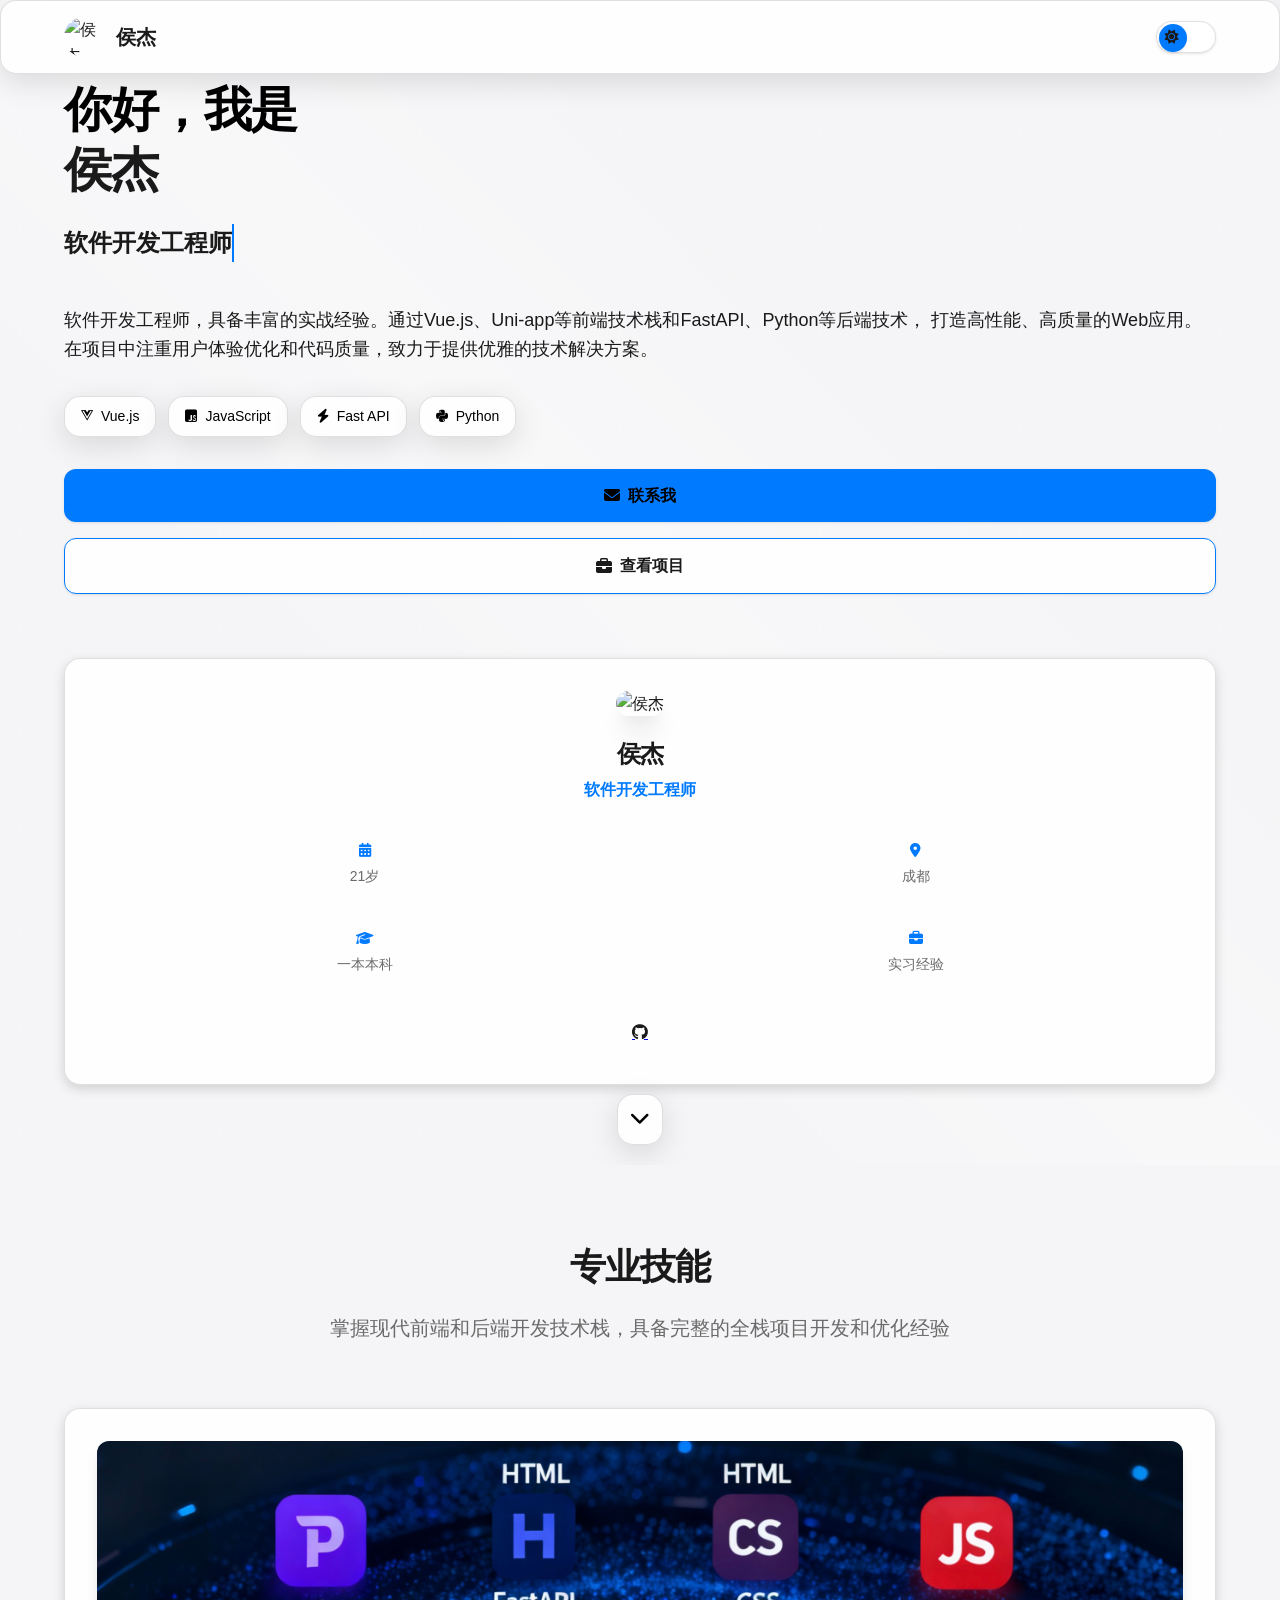
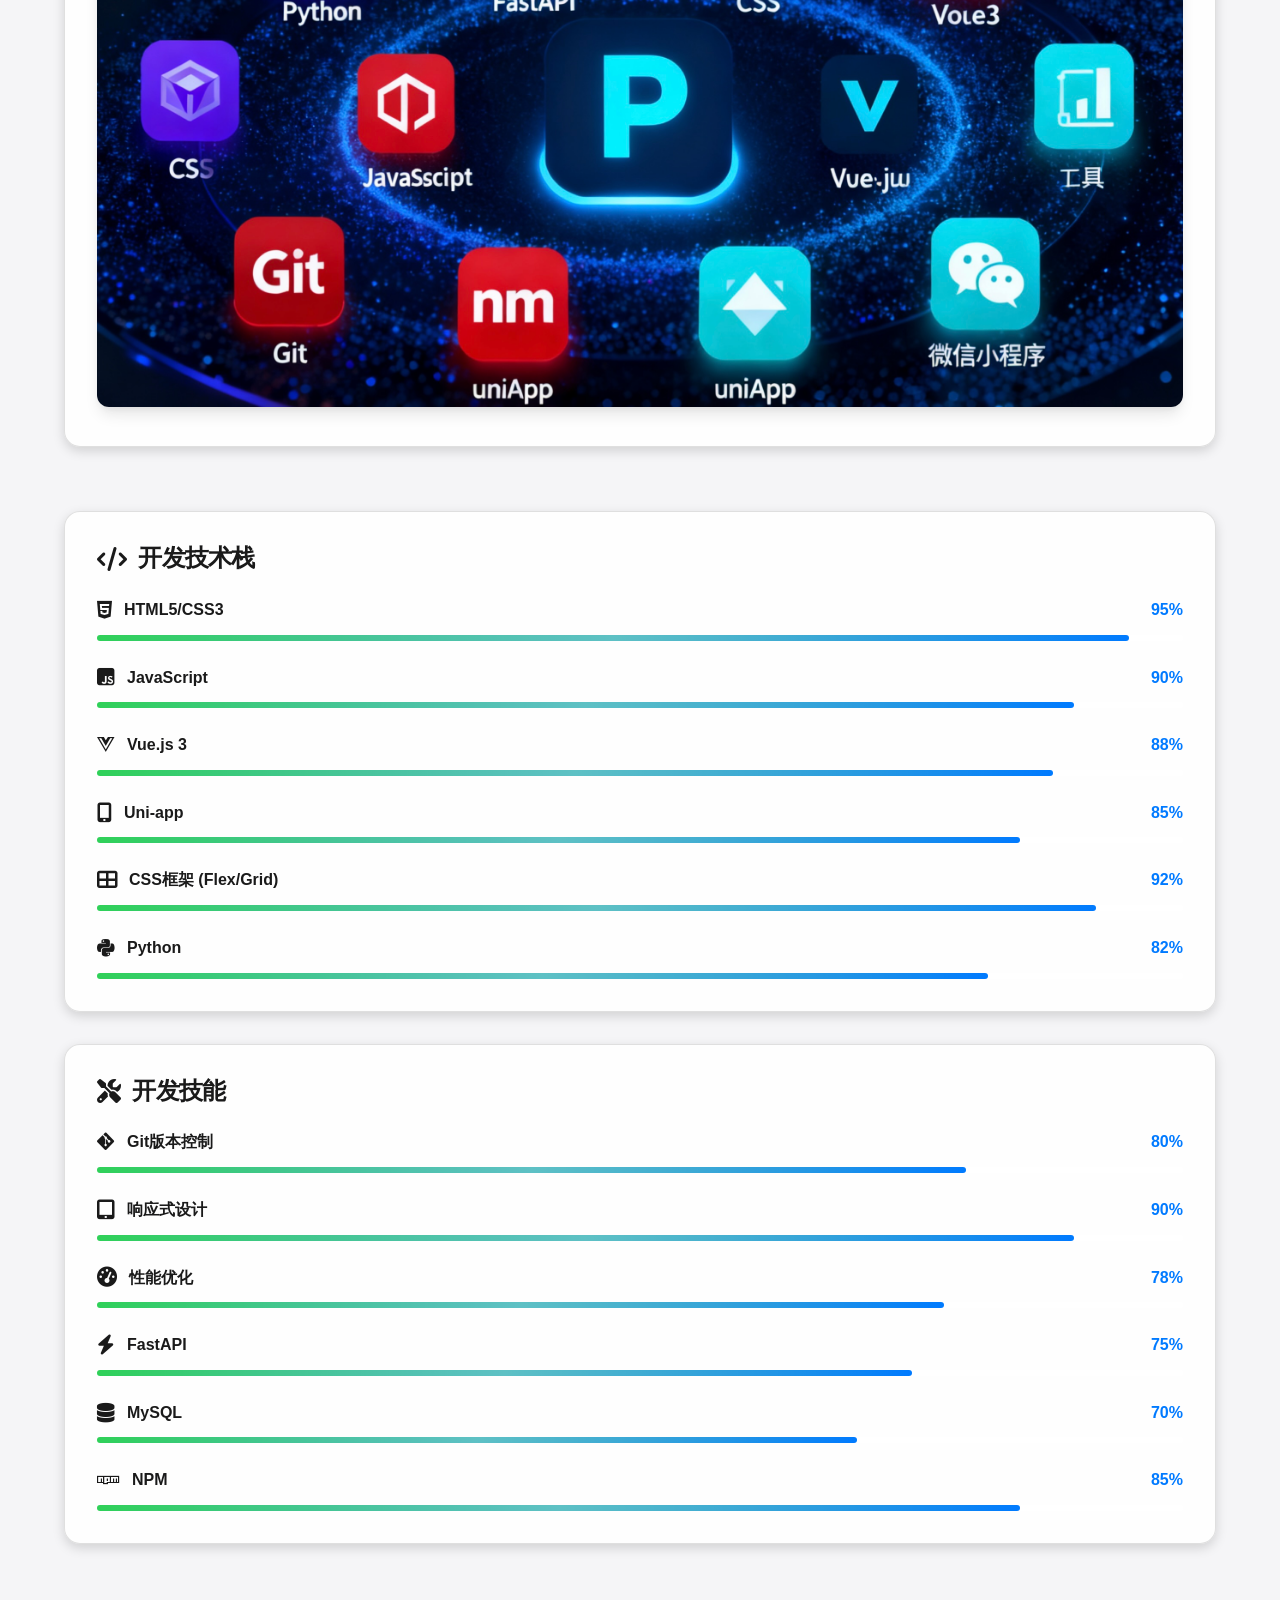
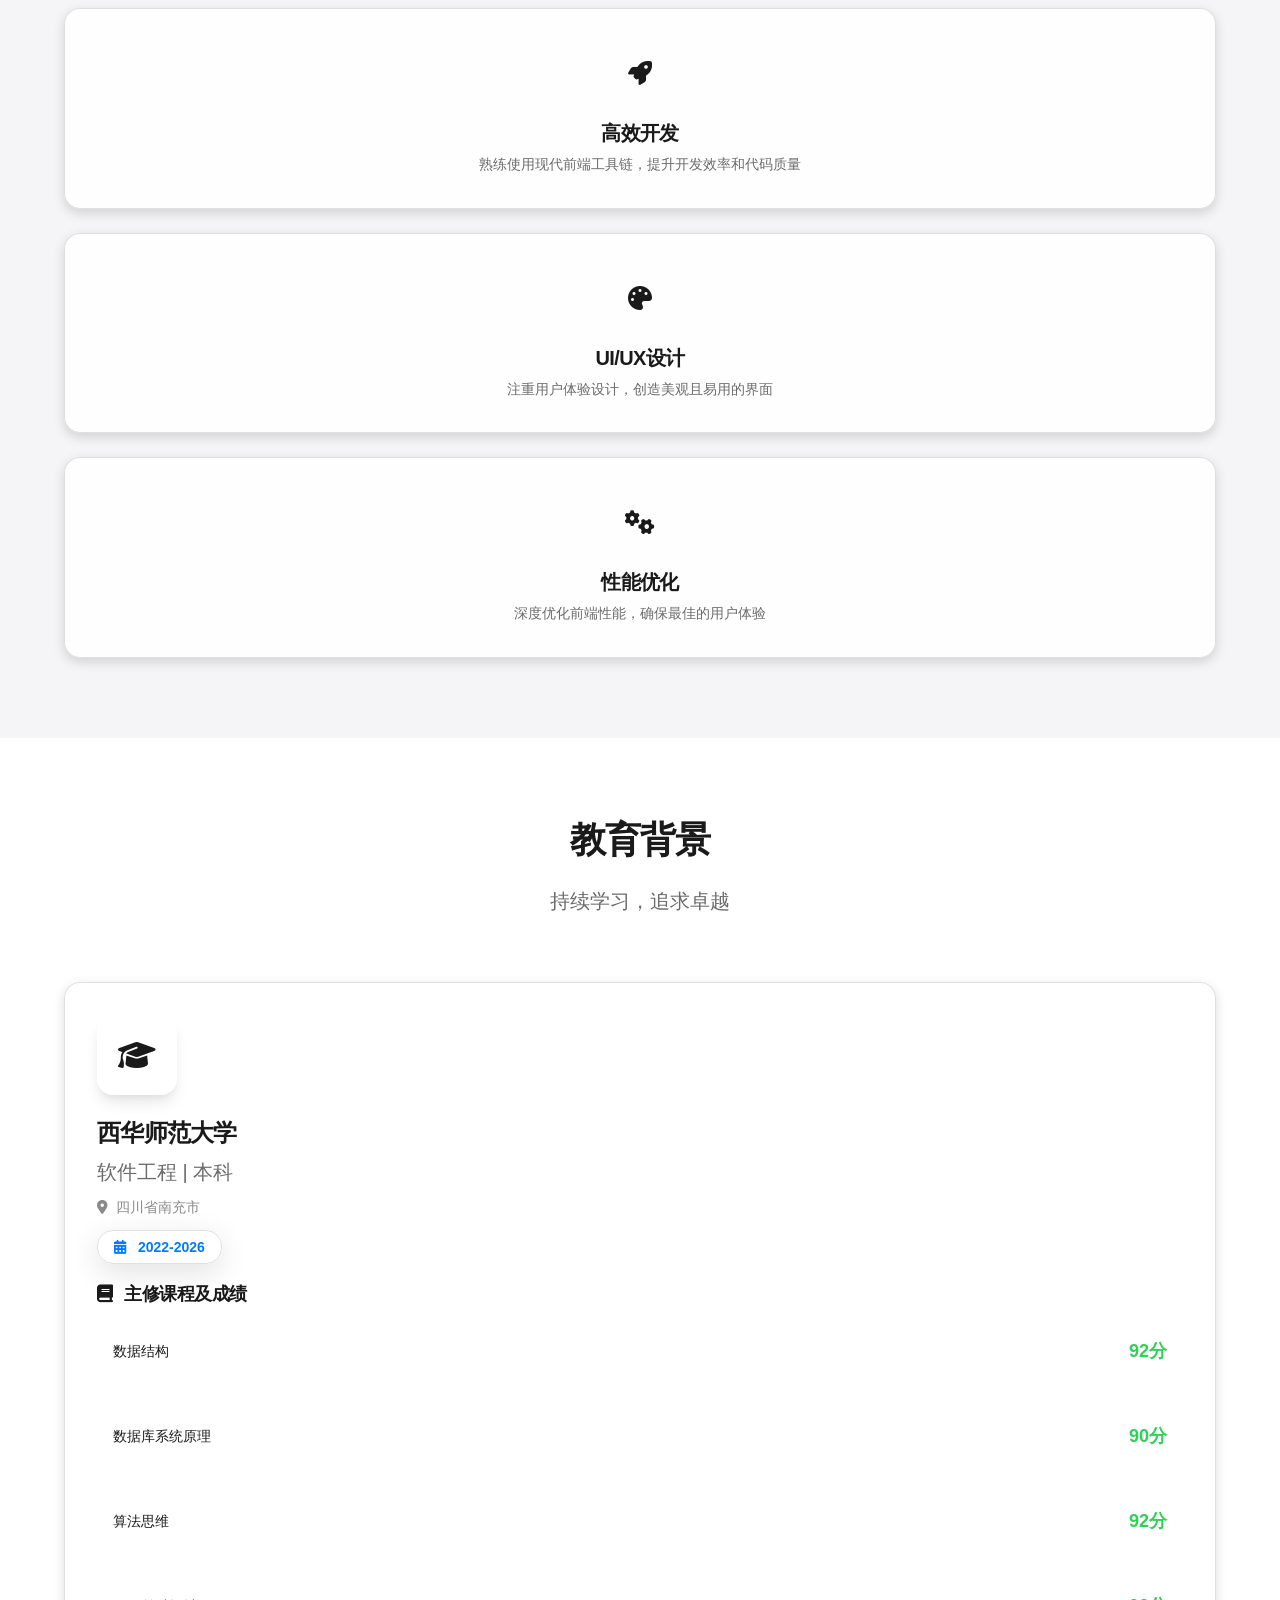
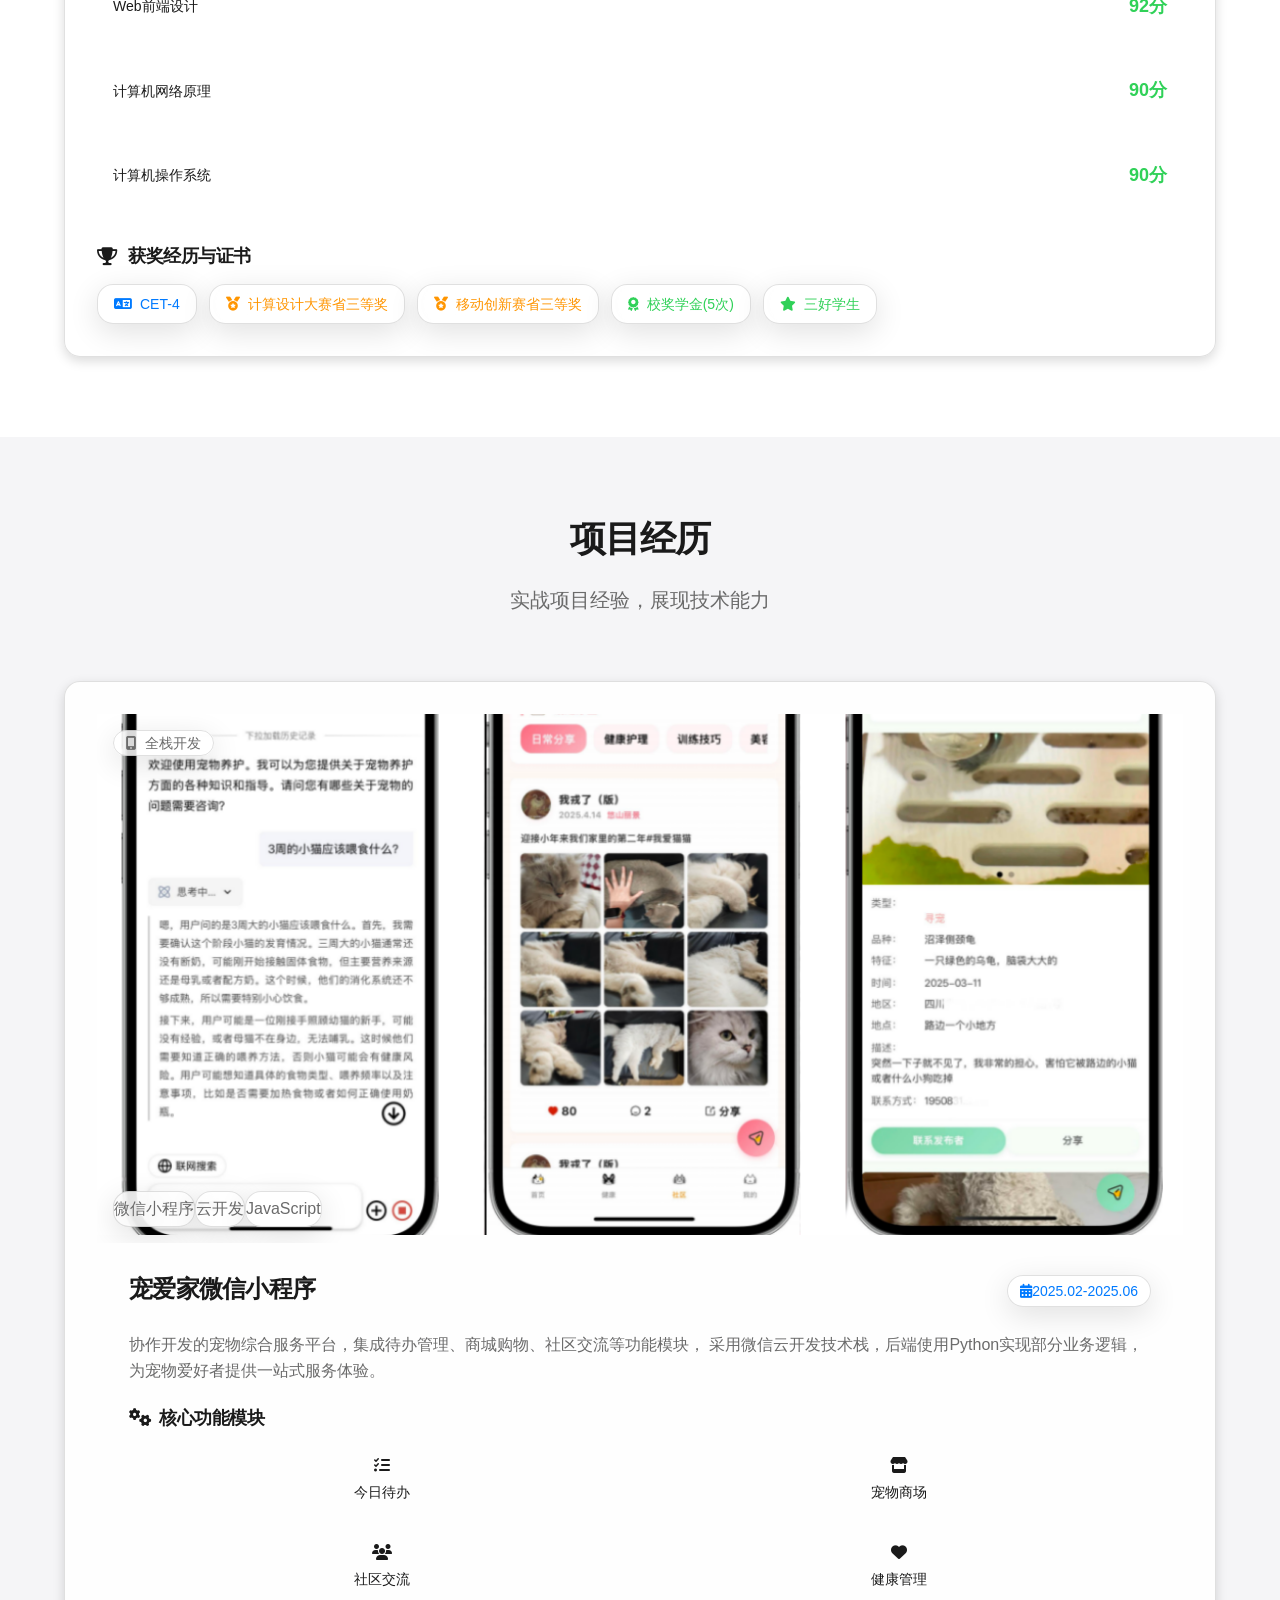
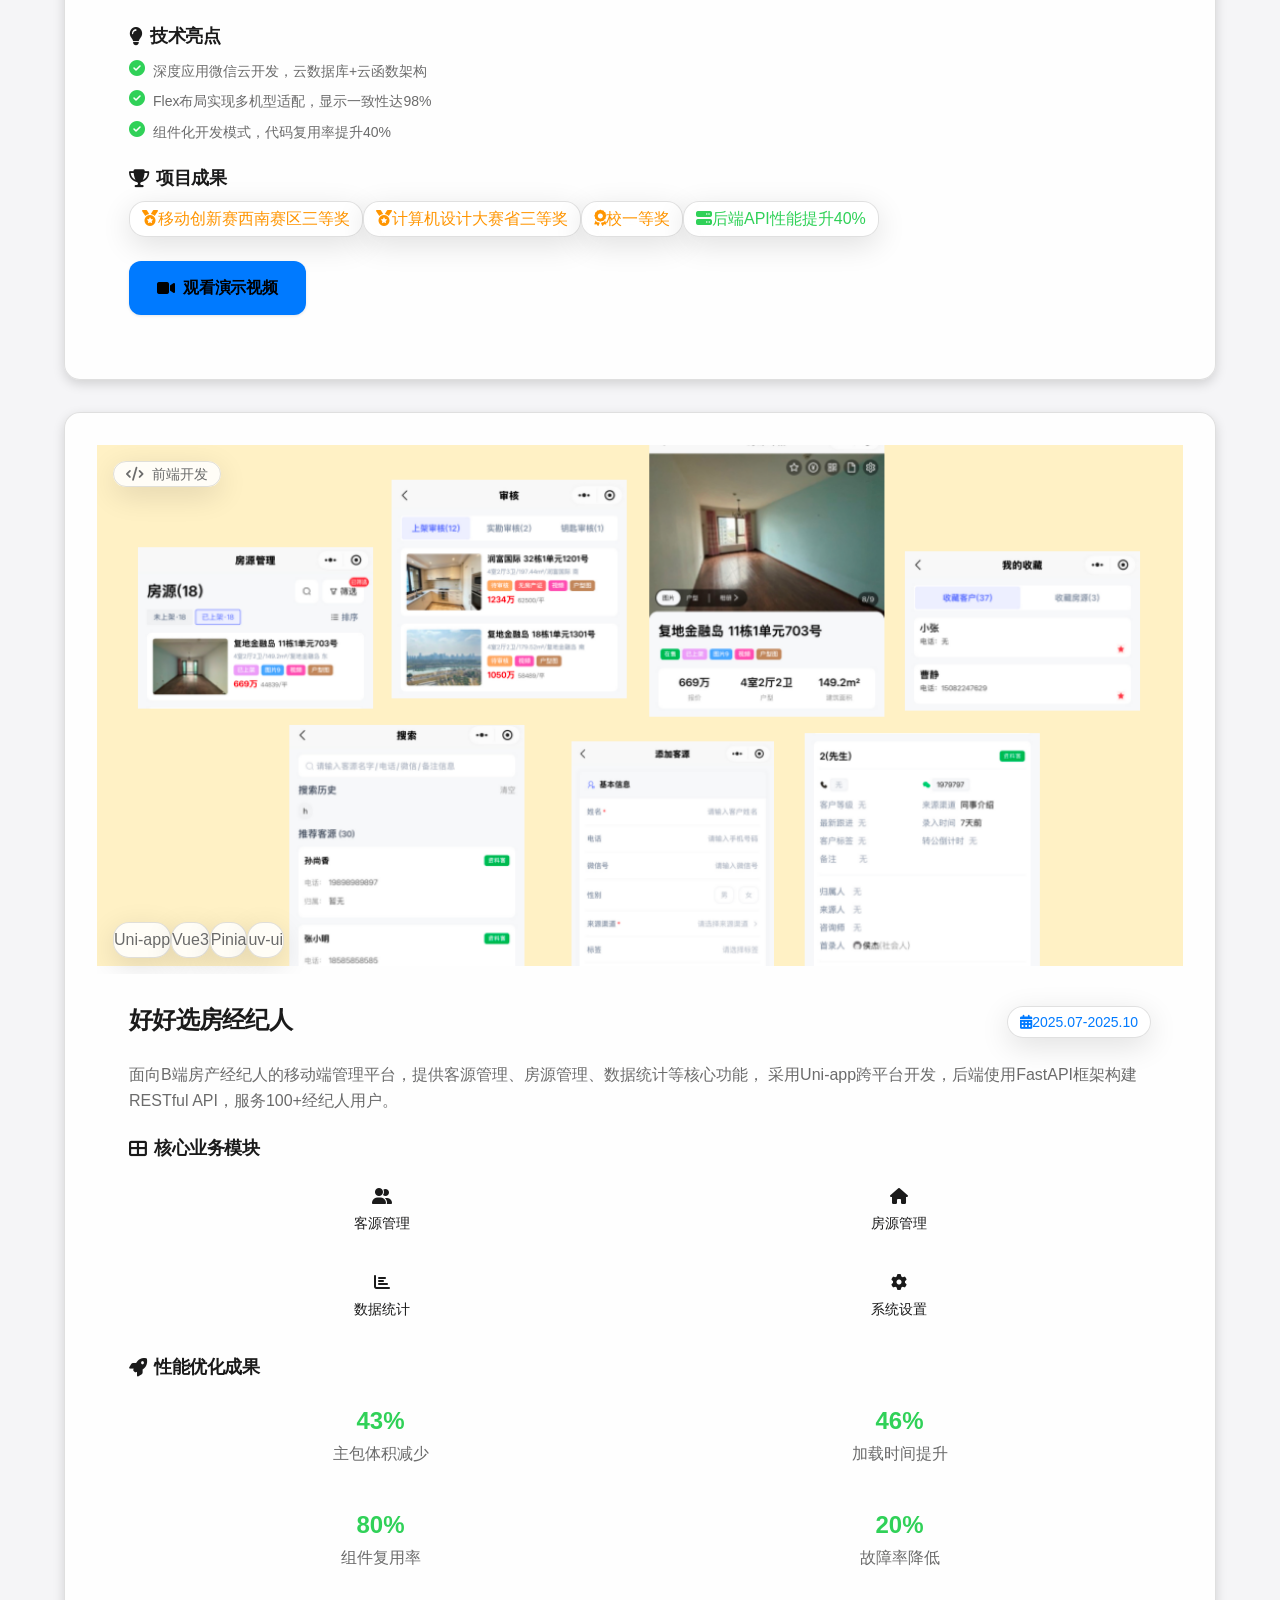
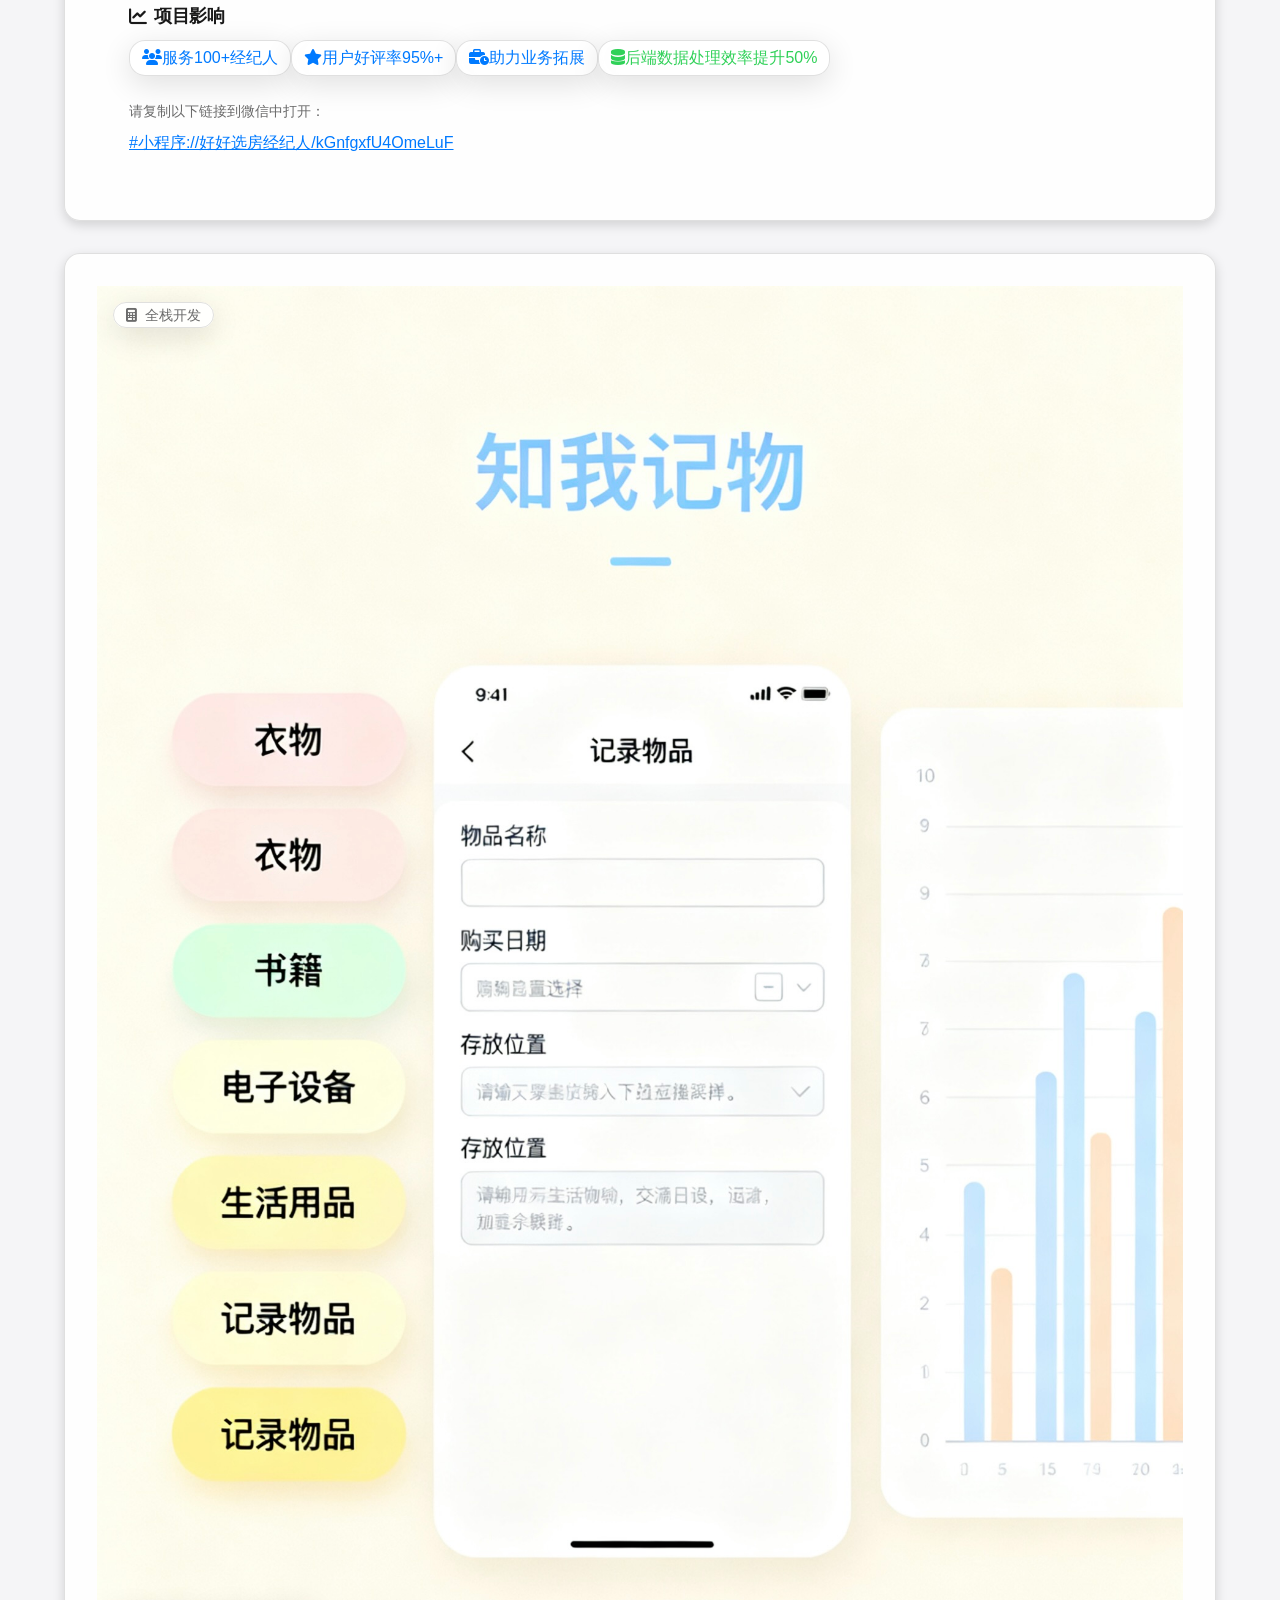
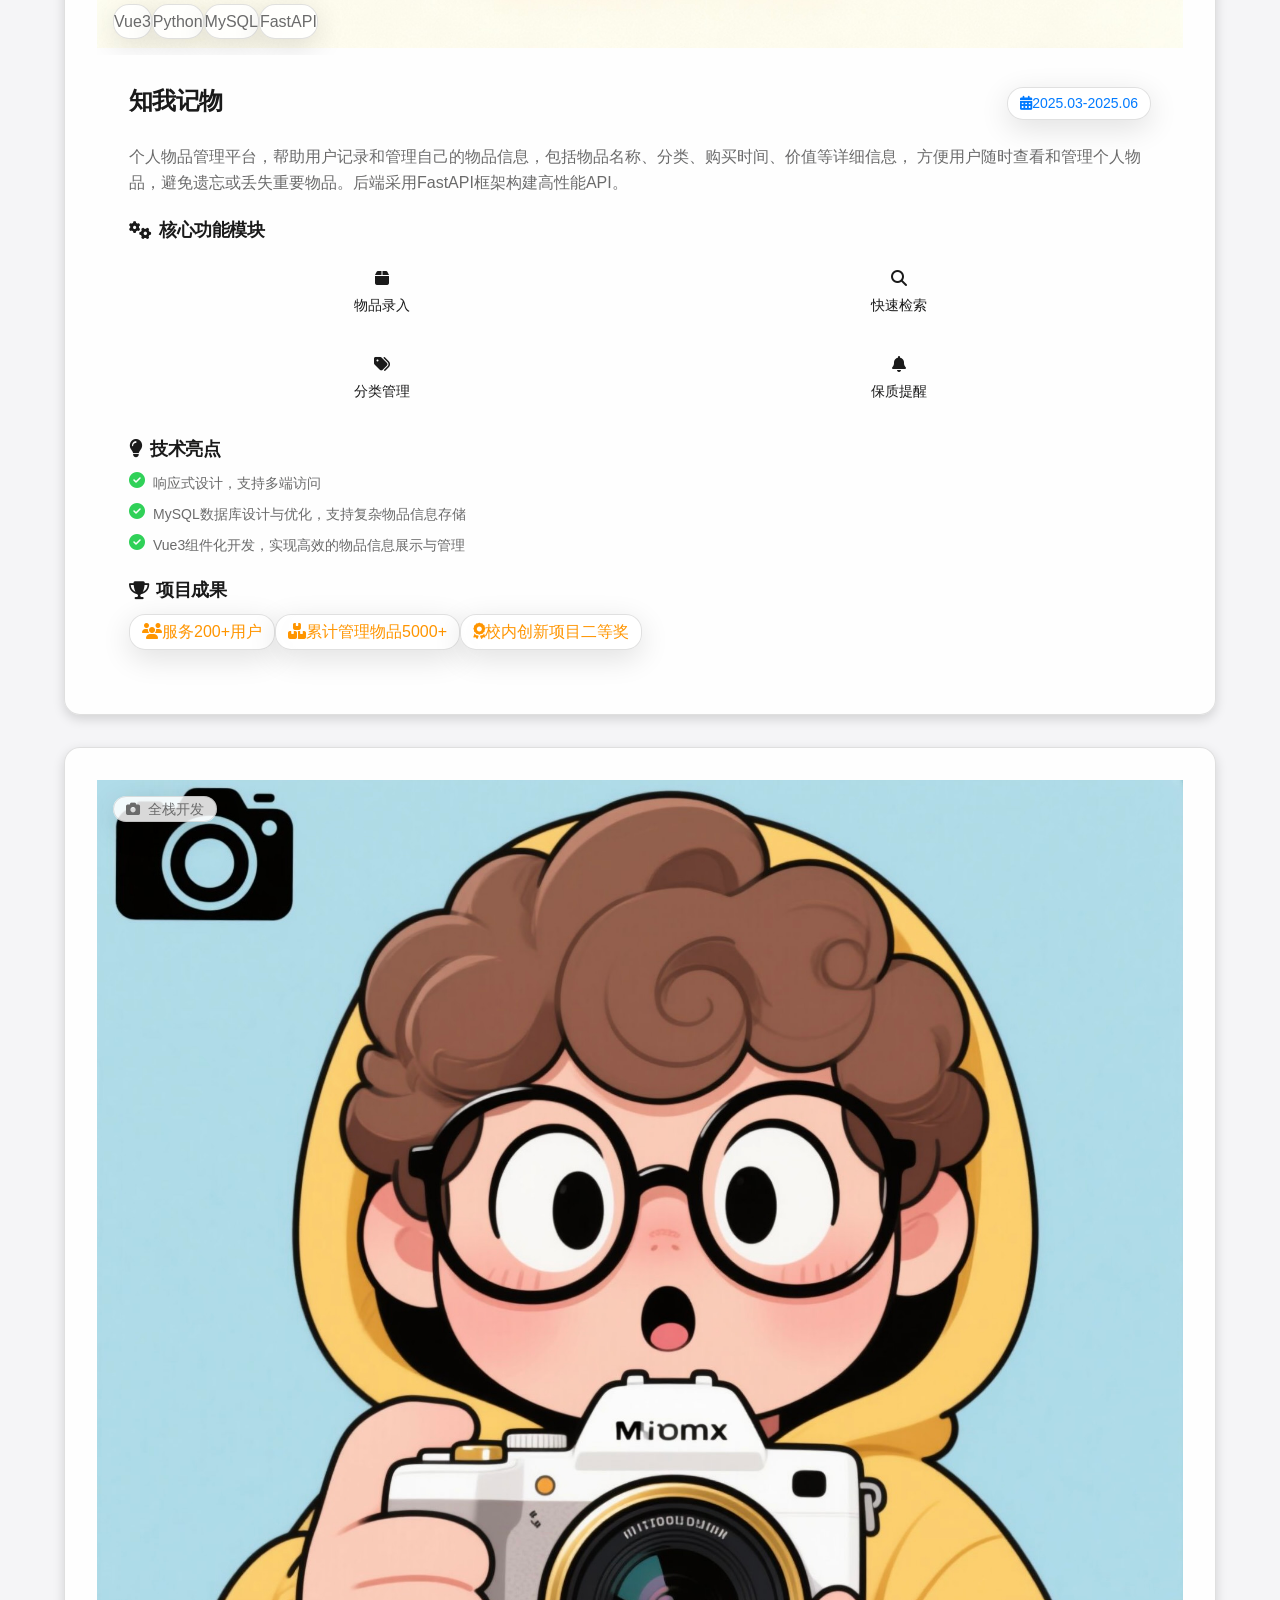
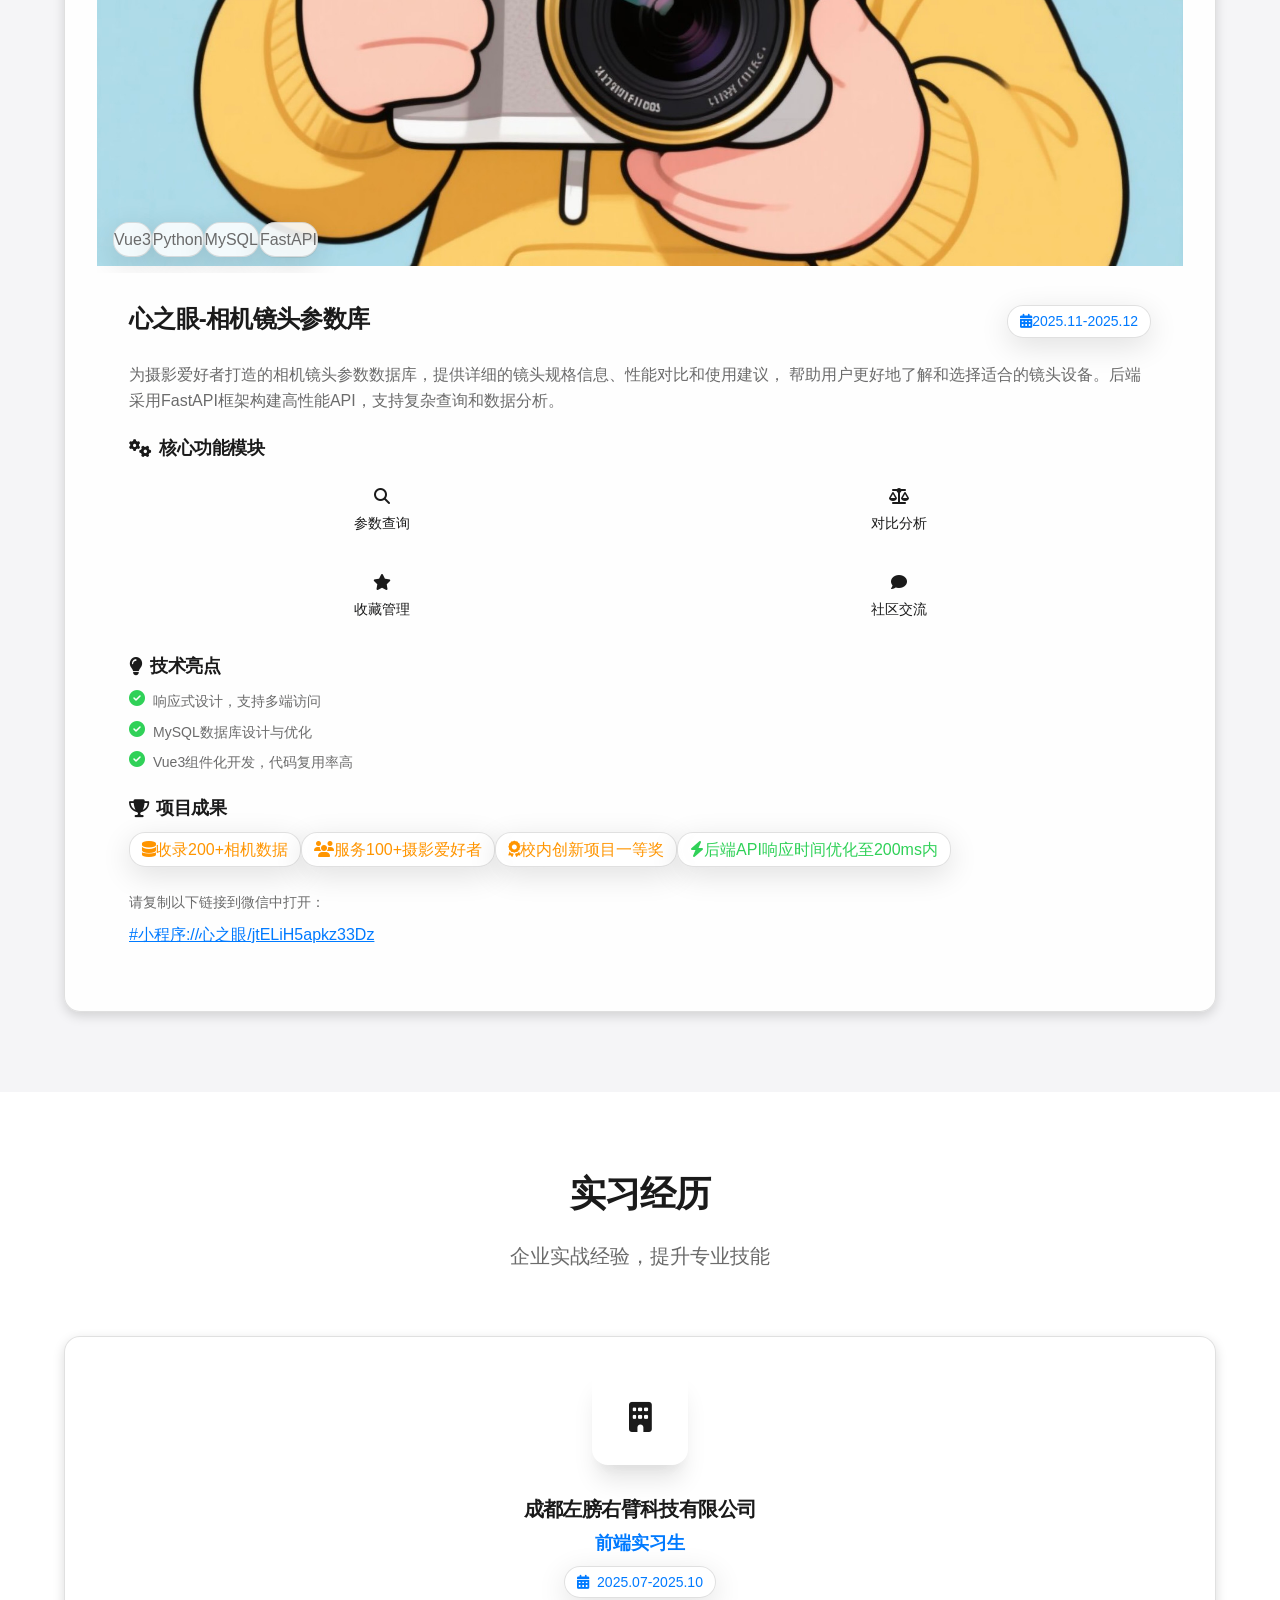
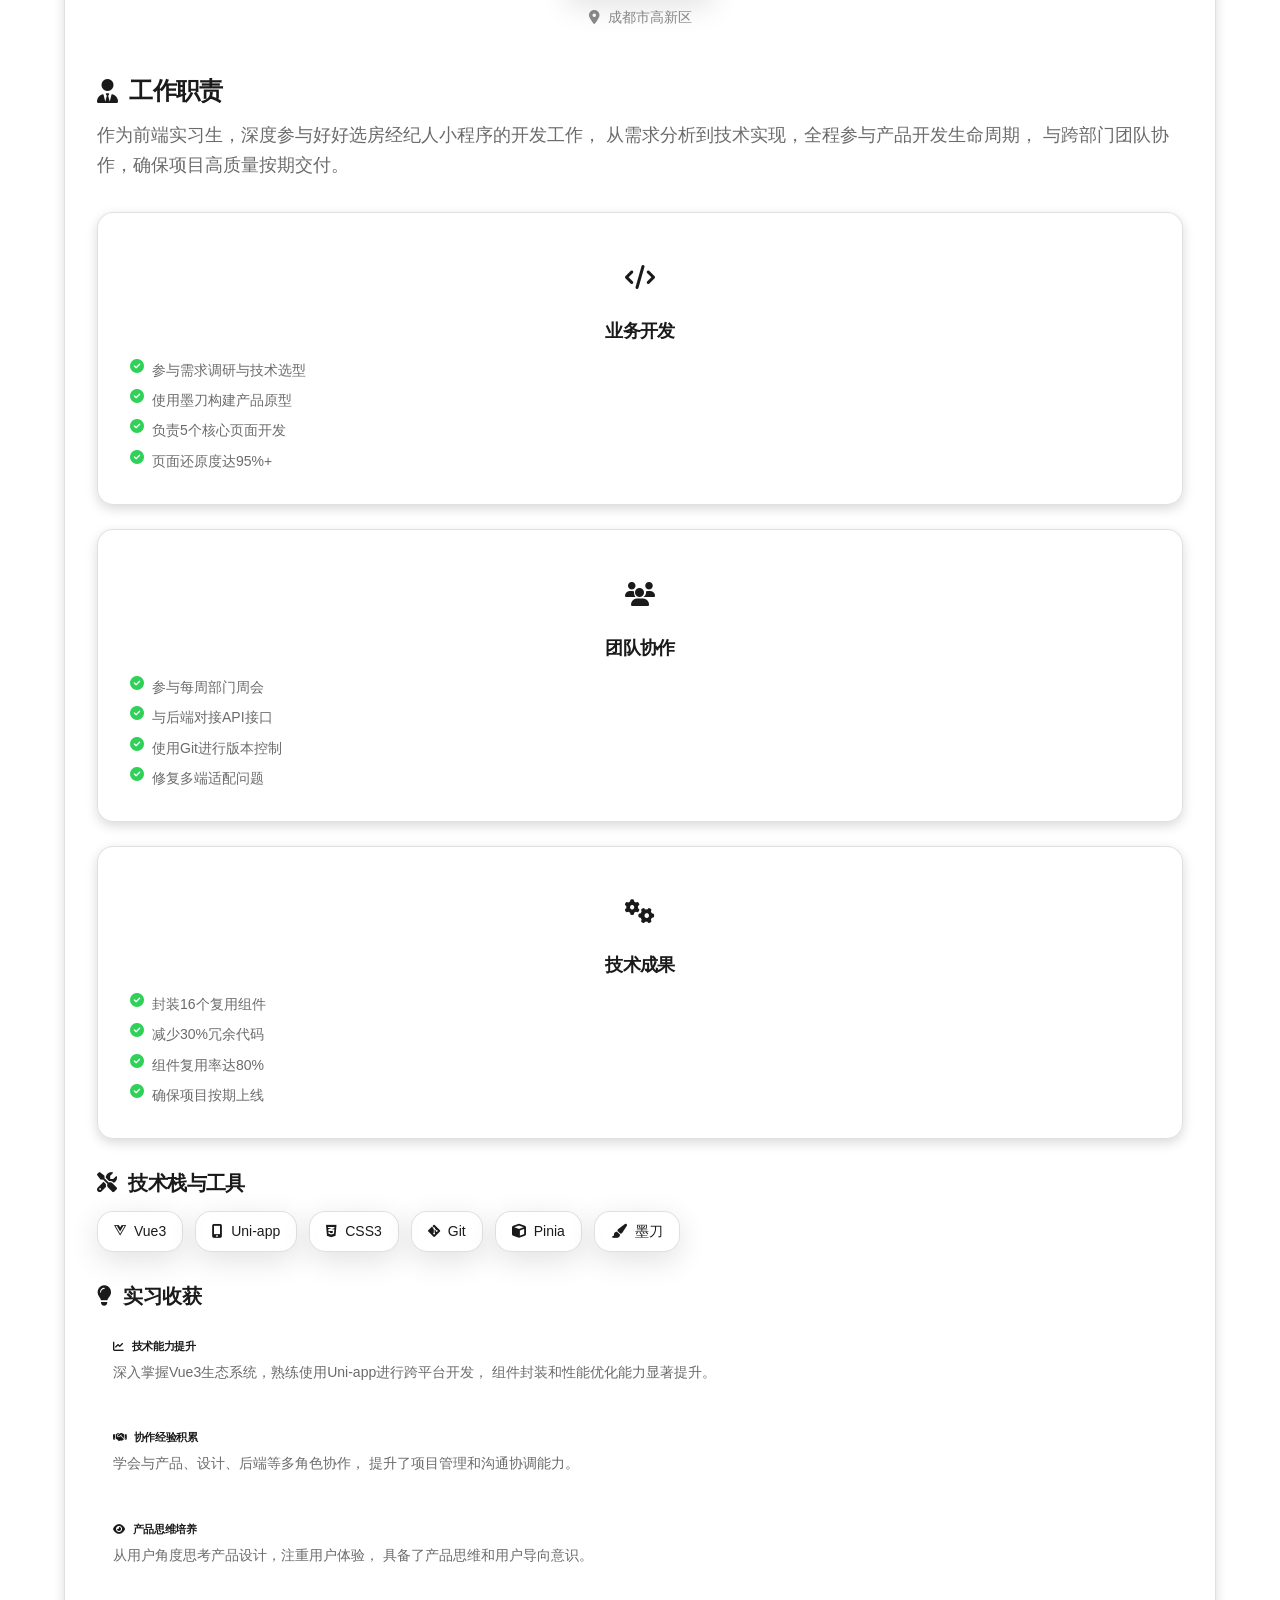
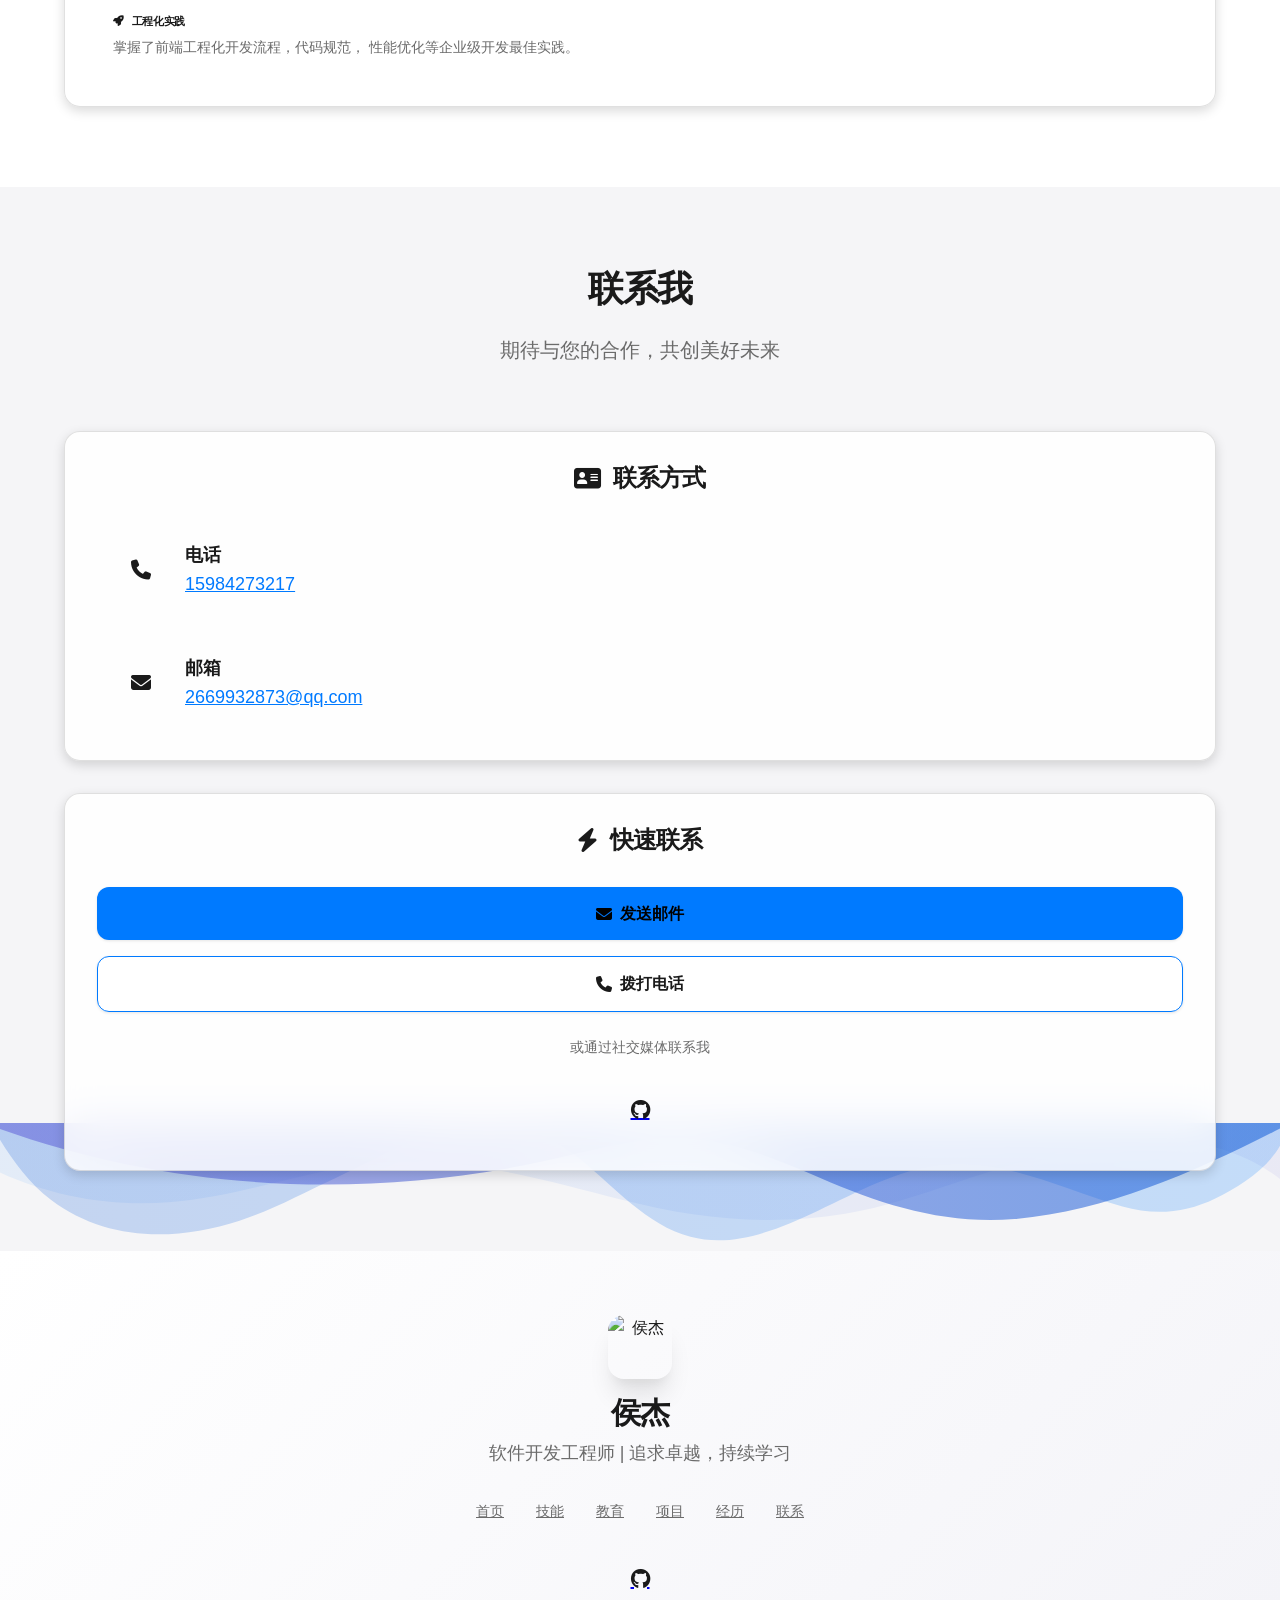
==== commit a5401ad8: "添加作品" ====
--- a/index.html
+++ b/index.html
@@ -4,17 +4,19 @@
 <head>
     <meta charset="UTF-8">
     <meta name="viewport" content="width=device-width, initial-scale=1.0">
-    <title>侯杰 - 前端开发工程师 | 现代化个人简历</title>
-    <meta name="description" content="侯杰，前端开发工程师，专注Vue.js生态系统开发，具备丰富的项目经验和技术能力">
-    <meta name="keywords" content="侯杰,前端开发,Vue.js,JavaScript,HTML5,CSS3,响应式设计">
+    <title>侯杰 - 软件开发工程师 | 开发作品集</title>
+    <meta name="description" content="侯杰，软件开发工程师，专注于项目开发，具备丰富的项目经验和技术能力">
+    <meta name="keywords" content="侯杰,前端开发,Vue.js,JavaScript,HTML5,CSS3,响应式设计,Python,FastAPI,MySQL">
 
     <!-- Preconnect for performance -->
+    <!-- 
     <link rel="preconnect" href="https://fonts.googleapis.com">
     <link rel="preconnect" href="https://fonts.gstatic.com" crossorigin>
+    -->
 
     <!-- Google Fonts -->
-    <link href="https://fonts.googleapis.com/css2?family=Inter:wght@300;400;500;600;700;800&display=swap"
-        rel="stylesheet">
+    <!-- <link href="https://fonts.googleapis.com/css2?family=Inter:wght@300;400;500;600;700;800&display=swap"
+        rel="stylesheet"> -->
 
     <!-- Font Awesome -->
     <link href="https://cdnjs.cloudflare.com/ajax/libs/font-awesome/6.4.0/css/all.min.css" rel="stylesheet">
@@ -33,10 +35,7 @@
             <div class="flex justify-between items-center">
                 <!-- Logo -->
                 <div class="flex items-center space-x-3">
-                    <div
-                        class="w-10 h-10 bg-gradient-to-r from-blue-500 to-purple-600 rounded-full flex items-center justify-center">
-                        <i class="fas fa-code text-white text-sm"></i>
-                    </div>
+                    <img src="static/images/houjie.jpeg" alt="侯杰" class="w-10 h-10 rounded-full object-cover">
                     <div class="text-xl font-bold" style="color: var(--text-primary)">侯杰</div>
                 </div>
 
@@ -56,10 +55,19 @@
                     </button>
                 </div>
 
-                <!-- 移动端菜单按钮 -->
-                <button class="md:hidden p-2 rounded-lg glass-hover" id="mobile-menu-btn" aria-label="打开菜单">
-                    <i class="fas fa-bars text-xl" style="color: var(--text-primary)"></i>
-                </button>
+                <!-- 移动端导航 -->
+                <div class="flex md:hidden items-center space-x-3">
+                    <!-- 移动端主题切换按钮 -->
+                    <button class="theme-toggle" id="mobile-theme-toggle" aria-label="切换主题">
+                        <i class="fas fa-sun theme-toggle-icon sun"></i>
+                        <i class="fas fa-moon theme-toggle-icon moon"></i>
+                    </button>
+                    
+                    <!-- 移动端菜单按钮 -->
+                    <button class="p-2 rounded-lg glass-hover" id="mobile-menu-btn" aria-label="打开菜单">
+                        <i class="fas fa-bars text-xl" style="color: var(--text-primary)"></i>
+                    </button>
+                </div>
             </div>
         </div>
 
@@ -140,23 +148,6 @@
 
                 <!-- 底部功能区 -->
                 <div class="space-y-4">
-                    <!-- 主题切换 -->
-                    <button class="w-full flex items-center justify-between p-4 rounded-xl glass-hover transition-all duration-300 group" id="mobile-theme-toggle" style="justify-content: center;">
-                        <div class="flex items-center space-x-4">
-                            <div class="w-12 h-12 rounded-xl bg-gradient-to-br from-yellow-500/20 to-orange-500/20 flex items-center justify-center group-hover:from-yellow-500 group-hover:to-orange-500 transition-all duration-300 shadow-lg">
-                                <i class="fas fa-palette text-yellow-500 group-hover:text-white transition-colors duration-300 text-lg"></i>
-                            </div>
-                            <div>
-                                <div class="font-bold text-lg text-left" style="color: var(--text-primary)">主题切换</div>
-                                <div class="text-sm opacity-70 text-left" style="color: var(--text-secondary)">Theme - 亮色/暗色模式</div>
-                            </div>
-                        </div>
-                        <div class="flex items-center space-x-2">
-                            <i class="fas fa-sun theme-toggle-icon sun text-yellow-500 text-lg"></i>
-                            <i class="fas fa-moon theme-toggle-icon moon text-blue-500 text-lg"></i>
-                        </div>
-                    </button>
-
                     <!-- 快捷联系方式 -->
                     <div class="grid grid-cols-2 gap-4">
                         <a href="mailto:2669932873@qq.com" class="flex flex-col items-center justify-center p-4 rounded-xl glass-hover hover-glow transition-all duration-300 group">
@@ -206,31 +197,29 @@
                                 class="typewriter bg-gradient-to-r from-yellow-400 to-orange-500 bg-clip-text text-transparent">侯杰</span>
                         </h1>
                         <div class="text-2xl lg:text-3xl mb-8 font-semibold">
-                            <span class="typing-text">前端开发工程师</span>
+                            <span class="typing-text">软件开发工程师</span>
                         </div>
                         <p class="text-lg lg:text-xl mb-8 leading-relaxed max-w-2xl">
-                            专注于Vue.js生态系统开发，擅长响应式设计和用户体验优化。
-                            追求代码质量和性能的完美平衡，致力于创造优雅的前端解决方案。
+                            软件开发工程师，具备丰富的实战经验。通过Vue.js、Uni-app等前端技术栈和FastAPI、Python等后端技术，
+                            打造高性能、高质量的Web应用。在项目中注重用户体验优化和代码质量，致力于提供优雅的技术解决方案。
                         </p>
                     </div>
 
                     <!-- 技能标签 -->
                     <div class="flex flex-wrap gap-3 mb-8">
-                        <span class="glass px-4 py-2 rounded-full text-sm font-medium"
-                            style="color: var(--text-inverse)">
+                        <span class="glass px-4 py-2 rounded-full text-sm font-medium" style="color: var(--text-inverse)">
                             <i class="fab fa-vuejs mr-2"></i>Vue.js
                         </span>
-                        <span class="glass px-4 py-2 rounded-full text-sm font-medium"
-                            style="color: var(--text-inverse)">
+                        <span class="glass px-4 py-2 rounded-full text-sm font-medium" style="color: var(--text-inverse)">
                             <i class="fab fa-js-square mr-2"></i>JavaScript
                         </span>
                         <span class="glass px-4 py-2 rounded-full text-sm font-medium"
                             style="color: var(--text-inverse)">
-                            <i class="fab fa-html5 mr-2"></i>HTML5
+                            <i class="fas fa-bolt mr-2"></i>Fast API
                         </span>
                         <span class="glass px-4 py-2 rounded-full text-sm font-medium"
                             style="color: var(--text-inverse)">
-                            <i class="fab fa-css3-alt mr-2"></i>CSS3
+                            <i class="fab fa-python mr-2"></i>Python
                         </span>
                     </div>
 
@@ -267,7 +256,7 @@
 
                                 <!-- 基本信息 -->
                                 <h3 class="text-2xl font-bold mb-2" style="color: var(--text-primary)">侯杰</h3>
-                                <p class="font-semibold mb-6" style="color: var(--accent-primary)">前端开发工程师</p>
+                                <p class="font-semibold mb-6" style="color: var(--accent-primary)">软件开发工程师</p>
 
                                 <!-- 详细信息网格 -->
                                 <div class="grid grid-cols-2 gap-4 text-sm">
@@ -281,7 +270,7 @@
                                     </div>
                                     <div class="glass-hover p-3 rounded-lg">
                                         <i class="fas fa-graduation-cap mb-2" style="color: var(--accent-primary)"></i>
-                                        <div style="color: var(--text-secondary)">本科在读</div>
+                                        <div style="color: var(--text-secondary)">一本本科</div>
                                     </div>
                                     <div class="glass-hover p-3 rounded-lg">
                                         <i class="fas fa-briefcase mb-2" style="color: var(--accent-primary)"></i>
@@ -295,14 +284,6 @@
                                         class="w-10 h-10 glass-hover rounded-full flex items-center justify-center hover-glow">
                                         <i class="fab fa-github" style="color: var(--text-primary)"></i>
                                     </a>
-                                    <a href="#"
-                                        class="w-10 h-10 glass-hover rounded-full flex items-center justify-center hover-glow">
-                                        <i class="fab fa-weixin" style="color: var(--text-primary)"></i>
-                                    </a>
-                                    <a href="#"
-                                        class="w-10 h-10 glass-hover rounded-full flex items-center justify-center hover-glow">
-                                        <i class="fab fa-linkedin" style="color: var(--text-primary)"></i>
-                                    </a>
                                 </div>
                             </div>
                         </div>
@@ -319,7 +300,7 @@
         </div>
 
         <!-- 滚动提示 -->
-        <div class="absolute bottom-8 left-1/2 transform -translate-x-1/2 animate-bounce">
+        <div class="scroll-hint-box">
             <div class="glass p-3 rounded-full">
                 <i class="fas fa-chevron-down text-xl" style="color: var(--text-inverse)"></i>
             </div>
@@ -336,7 +317,7 @@
                     <div class="w-24 h-1 bg-gradient-to-r from-blue-500 to-purple-600 mx-auto mt-4 rounded-full"></div>
                 </h2>
                 <p class="text-xl max-w-3xl mx-auto leading-relaxed" style="color: var(--text-secondary)">
-                    掌握现代前端开发技术栈，具备完整的项目开发和优化经验
+                    掌握现代前端和后端开发技术栈，具备完整的全栈项目开发和优化经验
                 </p>
             </div>
 
@@ -346,7 +327,7 @@
                     <!-- 背景装饰 -->
                     <div class="absolute inset-0 bg-gradient-to-r from-blue-500/5 to-purple-600/5"></div>
                     <div class="relative z-10">
-                        <img src="/static/images/img3.jpeg" alt="技能图标"
+                        <img src="/static/images/img3.png" alt="技能图标"
                             class="w-full max-w-4xl mx-auto rounded-xl shadow-lg hover:scale-105 transition-transform duration-500">
                     </div>
                 </div>
@@ -354,11 +335,11 @@
 
             <!-- 技能卡片网格 -->
             <div class="grid lg:grid-cols-2 gap-8 mb-16">
-                <!-- 前端技术 -->
+                <!-- 开发技术栈 -->
                 <div class="card scale-in">
                     <h3 class="text-2xl font-bold mb-6 flex items-center" style="color: var(--text-primary)">
                         <i class="fas fa-code mr-3 text-blue-500"></i>
-                        前端技术
+                        开发技术栈
                     </h3>
                     <div class="space-y-6">
                         <div class="skill-item">
@@ -412,6 +393,33 @@
                                 <div class="skill-bar h-2 rounded-full" data-percentage="85"></div>
                             </div>
                         </div>
+                        
+                        <div class="skill-item">
+                            <div class="flex justify-between items-center mb-3">
+                                <div class="flex items-center">
+                                    <i class="fas fa-th-large mr-3 text-blue-500 text-xl"></i>
+                                    <span class="font-semibold" style="color: var(--text-primary)">CSS框架
+                                        (Flex/Grid)</span>
+                                </div>
+                                <span class="font-bold" style="color: var(--accent-primary)">92%</span>
+                            </div>
+                            <div class="w-full h-2 rounded-full" style="background: var(--bg-secondary)">
+                                <div class="skill-bar h-2 rounded-full" data-percentage="92"></div>
+                            </div>
+                        </div>
+                        
+                        <div class="skill-item">
+                            <div class="flex justify-between items-center mb-3">
+                                <div class="flex items-center">
+                                    <i class="fab fa-python mr-3 text-blue-500 text-xl"></i>
+                                    <span class="font-semibold" style="color: var(--text-primary)">Python</span>
+                                </div>
+                                <span class="font-bold" style="color: var(--accent-primary)">82%</span>
+                            </div>
+                            <div class="w-full h-2 rounded-full" style="background: var(--bg-secondary)">
+                                <div class="skill-bar h-2 rounded-full" data-percentage="82"></div>
+                            </div>
+                        </div>
                     </div>
                 </div>
 
@@ -422,19 +430,7 @@
                         开发技能
                     </h3>
                     <div class="space-y-6">
-                        <div class="skill-item">
-                            <div class="flex justify-between items-center mb-3">
-                                <div class="flex items-center">
-                                    <i class="fas fa-th-large mr-3 text-blue-500 text-xl"></i>
-                                    <span class="font-semibold" style="color: var(--text-primary)">CSS框架
-                                        (Flex/Grid)</span>
-                                </div>
-                                <span class="font-bold" style="color: var(--accent-primary)">92%</span>
-                            </div>
-                            <div class="w-full h-2 rounded-full" style="background: var(--bg-secondary)">
-                                <div class="skill-bar h-2 rounded-full" data-percentage="92"></div>
-                            </div>
-                        </div>
+
 
                         <div class="skill-item">
                             <div class="flex justify-between items-center mb-3">
@@ -472,6 +468,47 @@
                             </div>
                             <div class="w-full h-2 rounded-full" style="background: var(--bg-secondary)">
                                 <div class="skill-bar h-2 rounded-full" data-percentage="78"></div>
+                            </div>
+                        </div>
+                        
+
+                        
+                        <div class="skill-item">
+                            <div class="flex justify-between items-center mb-3">
+                                <div class="flex items-center">
+                                    <i class="fas fa-bolt mr-3 text-yellow-500 text-xl"></i>
+                                    <span class="font-semibold" style="color: var(--text-primary)">FastAPI</span>
+                                </div>
+                                <span class="font-bold" style="color: var(--accent-primary)">75%</span>
+                            </div>
+                            <div class="w-full h-2 rounded-full" style="background: var(--bg-secondary)">
+                                <div class="skill-bar h-2 rounded-full" data-percentage="75"></div>
+                            </div>
+                        </div>
+                        
+                        <div class="skill-item">
+                            <div class="flex justify-between items-center mb-3">
+                                <div class="flex items-center">
+                                    <i class="fas fa-database mr-3 text-green-600 text-xl"></i>
+                                    <span class="font-semibold" style="color: var(--text-primary)">MySQL</span>
+                                </div>
+                                <span class="font-bold" style="color: var(--accent-primary)">70%</span>
+                            </div>
+                            <div class="w-full h-2 rounded-full" style="background: var(--bg-secondary)">
+                                <div class="skill-bar h-2 rounded-full" data-percentage="70"></div>
+                            </div>
+                        </div>
+                        
+                        <div class="skill-item">
+                            <div class="flex justify-between items-center mb-3">
+                                <div class="flex items-center">
+                                    <i class="fab fa-npm mr-3 text-red-500 text-xl"></i>
+                                    <span class="font-semibold" style="color: var(--text-primary)">NPM</span>
+                                </div>
+                                <span class="font-bold" style="color: var(--accent-primary)">85%</span>
+                            </div>
+                            <div class="w-full h-2 rounded-full" style="background: var(--bg-secondary)">
+                                <div class="skill-bar h-2 rounded-full" data-percentage="85"></div>
                             </div>
                         </div>
                     </div>
@@ -778,7 +815,7 @@
                         <!-- 项目描述 -->
                         <p class="mb-6 leading-relaxed" style="color: var(--text-secondary)">
                             协作开发的宠物综合服务平台，集成待办管理、商城购物、社区交流等功能模块，
-                            采用微信云开发技术栈，为宠物爱好者提供一站式服务体验。
+                            采用微信云开发技术栈，后端使用Python实现部分业务逻辑，为宠物爱好者提供一站式服务体验。
                         </p>
 
                         <!-- 核心功能 -->
@@ -854,13 +891,24 @@
                                     style="color: var(--accent-warning)">
                                     <i class="fas fa-award mr-1"></i>校一等奖
                                 </span>
-                            </div>
+                                <span class="glass px-3 py-1 rounded-full text-xs font-medium hover-glow"
+                                    style="color: var(--accent-success)">
+                                    <i class="fas fa-server mr-1"></i>后端API性能提升40%
+                                </span>
+                            </div>
+                        </div>
+
+                        <!-- 项目链接 -->
+                        <div class="mt-6">
+                            <a href="/static/images/宠爱家答辩视频.mp4" class="btn btn-primary hover-glow inline-flex items-center" target="_blank">
+                                <i class="fas fa-video mr-2"></i>观看演示视频
+                            </a>
                         </div>
                     </div>
                 </div>
 
                 <!-- 项目2: 好好选房经纪人 -->
-                <div class="card overflow-hidden slide-in-right tilt-3d">
+                <div class="card overflow-hidden slide-in-right">
                     <!-- 项目头图 -->
                     <div class="relative h-64 overflow-hidden">
                         <div class="absolute inset-0 bg-gradient-to-r to-cyan-600"></div>
@@ -884,6 +932,8 @@
                                 style="color: var(--text-secondary)">Vue3</span>
                             <span class="glass px-2 py-1 rounded text-xs text-white"
                                 style="color: var(--text-secondary)">Pinia</span>
+                            <span class="glass px-2 py-1 rounded text-xs text-white"
+                                style="color: var(--text-secondary)">uv-ui</span>
                         </div>
                     </div>
 
@@ -901,7 +951,7 @@
                         <!-- 项目描述 -->
                         <p class="mb-6 leading-relaxed" style="color: var(--text-secondary)">
                             面向B端房产经纪人的移动端管理平台，提供客源管理、房源管理、数据统计等核心功能，
-                            采用Uni-app跨平台开发，服务100+经纪人用户。
+                            采用Uni-app跨平台开发，后端使用FastAPI框架构建RESTful API，服务100+经纪人用户。
                         </p>
 
                         <!-- 核心模块 -->
@@ -975,7 +1025,281 @@
                                     style="color: var(--accent-primary)">
                                     <i class="fas fa-business-time mr-1"></i>助力业务拓展
                                 </span>
-                            </div>
+                                <span class="glass px-3 py-1 rounded-full text-xs font-medium hover-glow"
+                                    style="color: var(--accent-success)">
+                                    <i class="fas fa-database mr-1"></i>后端数据处理效率提升50%
+                                </span>
+                            </div>
+                        </div>
+
+                        <!-- 项目链接 -->
+                        <div class="mt-6">
+                            <p class="text-sm mb-2" style="color: var(--text-secondary)">请复制以下链接到微信中打开：</p>
+                            <a href="#小程序://好好选房经纪人/kGnfgxfU4OmeLuF" style="color: var(--accent-primary); text-decoration: underline;">
+                                #小程序://好好选房经纪人/kGnfgxfU4OmeLuF
+                            </a>
+                        </div>
+                    </div>
+                </div>
+
+                <!-- 项目3: 知我记物 -->
+                <div class="card overflow-hidden slide-in-right">
+                    <!-- 项目头图 -->
+                    <div class="relative h-64 overflow-hidden">
+                        <div class="absolute inset-0 bg-gradient-to-r from-blue-500 to-purple-600"></div>
+                        <img src="/static/images/img4.png" alt="知我记物"
+                            class="w-full h-full object-cover opacity-80 hover:scale-110 transition-transform duration-500">
+                        <div class="absolute inset-0"></div>
+
+                        <!-- 项目标签 -->
+                        <div class="absolute top-4 left-4">
+                            <span class="glass px-3 py-1 rounded-full text-sm font-medium text-white"
+                                style="color: var(--text-secondary)">
+                                <i class="fas fa-calculator mr-2"></i>全栈开发
+                            </span>
+                        </div>
+
+                        <!-- 技术栈标签 -->
+                        <div class="absolute bottom-4 left-4 flex flex-wrap gap-2">
+                            <span class="glass px-2 py-1 rounded text-xs text-white"
+                                style="color: var(--text-secondary)">Vue3</span>
+                            <span class="glass px-2 py-1 rounded text-xs text-white"
+                                style="color: var(--text-secondary)">Python</span>
+                            <span class="glass px-2 py-1 rounded text-xs text-white"
+                                style="color: var(--text-secondary)">MySQL</span>
+                            <span class="glass px-2 py-1 rounded text-xs text-white"
+                                style="color: var(--text-secondary)">FastAPI</span>
+                        </div>
+                    </div>
+
+                    <!-- 项目内容 -->
+                    <div class="p-8">
+                        <!-- 项目标题和时间 -->
+                        <div class="flex justify-between items-start mb-4">
+                            <h3 class="text-2xl font-bold" style="color: var(--text-primary)">知我记物</h3>
+                            <span class="glass px-3 py-1 rounded-full text-sm font-medium"
+                                style="color: var(--accent-primary)">
+                                <i class="fas fa-calendar-alt mr-1"></i>2025.03-2025.06
+                            </span>
+                        </div>
+
+                        <!-- 项目描述 -->
+                        <p class="mb-6 leading-relaxed" style="color: var(--text-secondary)">
+                            个人物品管理平台，帮助用户记录和管理自己的物品信息，包括物品名称、分类、购买时间、价值等详细信息，
+                            方便用户随时查看和管理个人物品，避免遗忘或丢失重要物品。后端采用FastAPI框架构建高性能API。
+                        </p>
+
+                        <!-- 核心功能 -->
+                        <div class="mb-6">
+                            <h4 class="text-lg font-bold mb-3 flex items-center" style="color: var(--text-primary)">
+                                <i class="fas fa-cogs mr-2 text-green-500"></i>
+                                核心功能模块
+                            </h4>
+                            <div class="grid grid-cols-2 gap-3">
+                                <div class="glass-hover p-3 rounded-lg text-center">
+                                    <i class="fas fa-box mb-2 text-blue-500"></i>
+                                    <div class="text-sm font-medium" style="color: var(--text-primary)">物品录入</div>
+                                </div>
+                                <div class="glass-hover p-3 rounded-lg text-center">
+                                    <i class="fas fa-search mb-2 text-purple-500"></i>
+                                    <div class="text-sm font-medium" style="color: var(--text-primary)">快速检索</div>
+                                </div>
+                                <div class="glass-hover p-3 rounded-lg text-center">
+                                    <i class="fas fa-tags mb-2 text-cyan-500"></i>
+                                    <div class="text-sm font-medium" style="color: var(--text-primary)">分类管理</div>
+                                </div>
+                                <div class="glass-hover p-3 rounded-lg text-center">
+                                    <i class="fas fa-bell mb-2 text-red-500"></i>
+                                    <div class="text-sm font-medium" style="color: var(--text-primary)">保质提醒</div>
+                                </div>
+                            </div>
+                        </div>
+
+                        <!-- 技术亮点 -->
+                        <div class="mb-6">
+                            <h4 class="text-lg font-bold mb-3 flex items-center" style="color: var(--text-primary)">
+                                <i class="fas fa-lightbulb mr-2 text-yellow-500"></i>
+                                技术亮点
+                            </h4>
+                            <ul class="space-y-2">
+                                <li class="flex items-start">
+                                    <i class="fas fa-check-circle mr-2 mt-1" style="color: var(--accent-success)"></i>
+                                    <span class="text-sm leading-relaxed" style="color: var(--text-secondary)">
+                                        响应式设计，支持多端访问
+                                    </span>
+                                </li>
+                                <li class="flex items-start">
+                                    <i class="fas fa-check-circle mr-2 mt-1" style="color: var(--accent-success)"></i>
+                                    <span class="text-sm leading-relaxed" style="color: var(--text-secondary)">
+                                        MySQL数据库设计与优化，支持复杂物品信息存储
+                                    </span>
+                                </li>
+                                <li class="flex items-start">
+                                    <i class="fas fa-check-circle mr-2 mt-1" style="color: var(--accent-success)"></i>
+                                    <span class="text-sm leading-relaxed" style="color: var(--text-secondary)">
+                                        Vue3组件化开发，实现高效的物品信息展示与管理
+                                    </span>
+                                </li>
+                            </ul>
+                        </div>
+
+                        <!-- 项目成果 -->
+                        <div>
+                            <h4 class="text-lg font-bold mb-3 flex items-center" style="color: var(--text-primary)">
+                                <i class="fas fa-trophy mr-2 text-yellow-500"></i>
+                                项目成果
+                            </h4>
+                            <div class="flex flex-wrap gap-2">
+                                <span class="glass px-3 py-1 rounded-full text-xs font-medium hover-glow"
+                                    style="color: var(--accent-warning)">
+                                    <i class="fas fa-users mr-1"></i>服务200+用户
+                                </span>
+                                <span class="glass px-3 py-1 rounded-full text-xs font-medium hover-glow"
+                                    style="color: var(--accent-warning)">
+                                    <i class="fas fa-boxes mr-1"></i>累计管理物品5000+
+                                </span>
+                                <span class="glass px-3 py-1 rounded-full text-xs font-medium hover-glow"
+                                    style="color: var(--accent-warning)">
+                                    <i class="fas fa-award mr-1"></i>校内创新项目二等奖
+                                </span>
+                            </div>
+                        </div>
+                    </div>
+                </div>
+
+                <!-- 项目4: 心之眼-相机镜头参数库 -->
+                <div class="card overflow-hidden slide-in-right">
+                    <!-- 项目头图 -->
+                    <div class="relative h-64 overflow-hidden">
+                        <div class="absolute inset-0 bg-gradient-to-r from-purple-500 to-pink-600"></div>
+                        <img src="/static/images/img5.png" alt="心之眼-相机镜头参数库"
+                            class="w-full h-full object-cover opacity-80 hover:scale-110 transition-transform duration-500">
+                        <div class="absolute inset-0"></div>
+
+                        <!-- 项目标签 -->
+                        <div class="absolute top-4 left-4">
+                            <span class="glass px-3 py-1 rounded-full text-sm font-medium text-white"
+                                style="color: var(--text-secondary)">
+                                <i class="fas fa-camera mr-2"></i>全栈开发
+                            </span>
+                        </div>
+
+                        <!-- 技术栈标签 -->
+                        <div class="absolute bottom-4 left-4 flex flex-wrap gap-2">
+                            <span class="glass px-2 py-1 rounded text-xs text-white"
+                                style="color: var(--text-secondary)">Vue3</span>
+                            <span class="glass px-2 py-1 rounded text-xs text-white"
+                                style="color: var(--text-secondary)">Python</span>
+                            <span class="glass px-2 py-1 rounded text-xs text-white"
+                                style="color: var(--text-secondary)">MySQL</span>
+                            <span class="glass px-2 py-1 rounded text-xs text-white"
+                                style="color: var(--text-secondary)">FastAPI</span>
+                        </div>
+                    </div>
+
+                    <!-- 项目内容 -->
+                    <div class="p-8">
+                        <!-- 项目标题和时间 -->
+                        <div class="flex justify-between items-start mb-4">
+                            <h3 class="text-2xl font-bold" style="color: var(--text-primary)">心之眼-相机镜头参数库</h3>
+                            <span class="glass px-3 py-1 rounded-full text-sm font-medium"
+                                style="color: var(--accent-primary)">
+                                <i class="fas fa-calendar-alt mr-1"></i>2025.11-2025.12
+                            </span>
+                        </div>
+
+                        <!-- 项目描述 -->
+                        <p class="mb-6 leading-relaxed" style="color: var(--text-secondary)">
+                            为摄影爱好者打造的相机镜头参数数据库，提供详细的镜头规格信息、性能对比和使用建议，
+                            帮助用户更好地了解和选择适合的镜头设备。后端采用FastAPI框架构建高性能API，支持复杂查询和数据分析。
+                        </p>
+
+                        <!-- 核心功能 -->
+                        <div class="mb-6">
+                            <h4 class="text-lg font-bold mb-3 flex items-center" style="color: var(--text-primary)">
+                                <i class="fas fa-cogs mr-2 text-green-500"></i>
+                                核心功能模块
+                            </h4>
+                            <div class="grid grid-cols-2 gap-3">
+                                <div class="glass-hover p-3 rounded-lg text-center">
+                                    <i class="fas fa-search mb-2 text-blue-500"></i>
+                                    <div class="text-sm font-medium" style="color: var(--text-primary)">参数查询</div>
+                                </div>
+                                <div class="glass-hover p-3 rounded-lg text-center">
+                                    <i class="fas fa-balance-scale mb-2 text-purple-500"></i>
+                                    <div class="text-sm font-medium" style="color: var(--text-primary)">对比分析</div>
+                                </div>
+                                <div class="glass-hover p-3 rounded-lg text-center">
+                                    <i class="fas fa-star mb-2 text-cyan-500"></i>
+                                    <div class="text-sm font-medium" style="color: var(--text-primary)">收藏管理</div>
+                                </div>
+                                <div class="glass-hover p-3 rounded-lg text-center">
+                                    <i class="fas fa-comment mb-2 text-red-500"></i>
+                                    <div class="text-sm font-medium" style="color: var(--text-primary)">社区交流</div>
+                                </div>
+                            </div>
+                        </div>
+
+                        <!-- 技术亮点 -->
+                        <div class="mb-6">
+                            <h4 class="text-lg font-bold mb-3 flex items-center" style="color: var(--text-primary)">
+                                <i class="fas fa-lightbulb mr-2 text-yellow-500"></i>
+                                技术亮点
+                            </h4>
+                            <ul class="space-y-2">
+                                <li class="flex items-start">
+                                    <i class="fas fa-check-circle mr-2 mt-1" style="color: var(--accent-success)"></i>
+                                    <span class="text-sm leading-relaxed" style="color: var(--text-secondary)">
+                                        响应式设计，支持多端访问
+                                    </span>
+                                </li>
+                                <li class="flex items-start">
+                                    <i class="fas fa-check-circle mr-2 mt-1" style="color: var(--accent-success)"></i>
+                                    <span class="text-sm leading-relaxed" style="color: var(--text-secondary)">
+                                        MySQL数据库设计与优化
+                                    </span>
+                                </li>
+                                <li class="flex items-start">
+                                    <i class="fas fa-check-circle mr-2 mt-1" style="color: var(--accent-success)"></i>
+                                    <span class="text-sm leading-relaxed" style="color: var(--text-secondary)">
+                                        Vue3组件化开发，代码复用率高
+                                    </span>
+                                </li>
+                            </ul>
+                        </div>
+
+                        <!-- 项目成果 -->
+                        <div>
+                            <h4 class="text-lg font-bold mb-3 flex items-center" style="color: var(--text-primary)">
+                                <i class="fas fa-trophy mr-2 text-yellow-500"></i>
+                                项目成果
+                            </h4>
+                            <div class="flex flex-wrap gap-2">
+                                <span class="glass px-3 py-1 rounded-full text-xs font-medium hover-glow"
+                                    style="color: var(--accent-warning)">
+                                    <i class="fas fa-database mr-1"></i>收录200+相机数据
+                                </span>
+                                <span class="glass px-3 py-1 rounded-full text-xs font-medium hover-glow"
+                                    style="color: var(--accent-warning)">
+                                    <i class="fas fa-users mr-1"></i>服务100+摄影爱好者
+                                </span>
+                                <span class="glass px-3 py-1 rounded-full text-xs font-medium hover-glow"
+                                    style="color: var(--accent-warning)">
+                                    <i class="fas fa-award mr-1"></i>校内创新项目一等奖
+                                </span>
+                                <span class="glass px-3 py-1 rounded-full text-xs font-medium hover-glow"
+                                    style="color: var(--accent-success)">
+                                    <i class="fas fa-bolt mr-1"></i>后端API响应时间优化至200ms内
+                                </span>
+                            </div>
+                        </div>
+
+                        <!-- 项目链接 -->
+                        <div class="mt-6">
+                            <p class="text-sm mb-2" style="color: var(--text-secondary)">请复制以下链接到微信中打开：</p>
+                            <a href="#小程序://心之眼/jtELiH5apkz33Dz" style="color: var(--accent-primary); text-decoration: underline;">
+                                #小程序://心之眼/jtELiH5apkz33Dz
+                            </a>
                         </div>
                     </div>
                 </div>
@@ -1301,194 +1625,94 @@
                 </p>
             </div>
 
-            <!-- 联系信息网格 -->
-            <div class="grid lg:grid-cols-2 gap-12 items-start max-w-6xl mx-auto">
-                <!-- 求职意向卡片 -->
-                <div class="slide-in-left">
-                    <div class="card relative overflow-hidden">
-                        <!-- 背景装饰 -->
-                        <div
-                            class="absolute top-0 right-0 w-32 h-32 bg-gradient-to-br from-blue-500/10 to-cyan-500/10 rounded-full -translate-y-8 translate-x-8">
-                        </div>
-
-                        <div class="relative z-10">
-                            <h3 class="text-2xl font-bold mb-8 flex items-center" style="color: var(--text-primary)">
-                                <i class="fas fa-bullseye mr-3 text-blue-500"></i>
-                                求职意向
-                            </h3>
-
-                            <div class="space-y-6">
-                                <div class="glass-hover p-4 rounded-lg flex items-center space-x-4">
-                                    <div
-                                        class="w-14 h-14 bg-gradient-to-br from-blue-500 to-cyan-500 rounded-full flex items-center justify-center text-white text-xl floating">
-                                        <i class="fas fa-briefcase"></i>
-                                    </div>
-                                    <div>
-                                        <p class="font-bold text-lg" style="color: var(--text-primary)">求职岗位</p>
-                                        <p class="text-lg" style="color: var(--accent-primary)">初级前端工程师</p>
-                                    </div>
-                                </div>
-
-                                <div class="glass-hover p-4 rounded-lg flex items-center space-x-4">
-                                    <div class="w-14 h-14 bg-gradient-to-br from-green-500 to-teal-500 rounded-full flex items-center justify-center text-white text-xl floating"
-                                        style="animation-delay: 0.5s;">
-                                        <i class="fas fa-map-marker-alt"></i>
-                                    </div>
-                                    <div>
-                                        <p class="font-bold text-lg" style="color: var(--text-primary)">期望城市</p>
-                                        <p class="text-lg" style="color: var(--accent-primary)">成都</p>
-                                    </div>
-                                </div>
-
-                                <div class="glass-hover p-4 rounded-lg flex items-center space-x-4">
-                                    <div class="w-14 h-14 bg-gradient-to-br from-purple-500 to-pink-500 rounded-full flex items-center justify-center text-white text-xl floating"
-                                        style="animation-delay: 1s;">
-                                        <i class="fas fa-graduation-cap"></i>
-                                    </div>
-                                    <div>
-                                        <p class="font-bold text-lg" style="color: var(--text-primary)">学历背景</p>
-                                        <p class="text-lg" style="color: var(--accent-primary)">本科在读 (2026年毕业)</p>
-                                    </div>
-                                </div>
-
-                                <div class="glass-hover p-4 rounded-lg flex items-center space-x-4">
-                                    <div class="w-14 h-14 bg-gradient-to-br from-orange-500 to-red-500 rounded-full flex items-center justify-center text-white text-xl floating"
-                                        style="animation-delay: 1.5s;">
-                                        <i class="fas fa-clock"></i>
-                                    </div>
-                                    <div>
-                                        <p class="font-bold text-lg" style="color: var(--text-primary)">工作状态</p>
-                                        <p class="text-lg" style="color: var(--accent-primary)">即将毕业，随时到岗</p>
-                                    </div>
-                                </div>
-                            </div>
-                        </div>
-                    </div>
-                </div>
-
-                <!-- 联系方式卡片 -->
-                <div class="slide-in-right">
+            <!-- 联系卡片 -->
+            <div class="max-w-4xl mx-auto">
+                <div class="grid grid-cols-1 lg:grid-cols-2 gap-8">
+                    <!-- 联系方式卡片 -->
                     <div class="card relative overflow-hidden">
                         <!-- 背景装饰 -->
                         <div
                             class="absolute bottom-0 left-0 w-28 h-28 bg-gradient-to-tr from-purple-500/10 to-pink-500/10 rounded-full translate-y-6 -translate-x-6">
                         </div>
+                        <div
+                            class="absolute bottom-0 right-0 w-28 h-28 bg-gradient-to-tr from-blue-500/10 to-cyan-500/10 rounded-full translate-y-6 translate-x-6">
+                        </div>
 
                         <div class="relative z-10">
-                            <h3 class="text-2xl font-bold mb-8 flex items-center" style="color: var(--text-primary)">
+                            <h3 class="text-2xl font-bold mb-8 flex items-center justify-center" style="color: var(--text-primary)">
                                 <i class="fas fa-address-card mr-3 text-purple-500"></i>
                                 联系方式
                             </h3>
 
                             <div class="space-y-6">
-                                <div class="glass-hover p-4 rounded-lg flex items-center space-x-4">
-                                    <div
-                                        class="w-14 h-14 bg-gradient-to-br from-green-500 to-emerald-500 rounded-full flex items-center justify-center text-white text-xl floating">
-                                        <i class="fas fa-phone"></i>
+                                <!-- 电话和邮箱 -->
+                                <div class="grid grid-cols-1 gap-6">
+                                    <div class="glass-hover p-4 rounded-lg flex items-center space-x-4">
+                                        <div
+                                            class="w-14 h-14 bg-gradient-to-br from-green-500 to-emerald-500 rounded-full flex items-center justify-center text-white text-xl floating-no-overlap">
+                                            <i class="fas fa-phone"></i>
+                                        </div>
+                                        <div class="flex-1">
+                                            <p class="font-bold text-lg" style="color: var(--text-primary)">电话</p>
+                                            <a href="tel:15984273217" class="text-lg hover:underline"
+                                                style="color: var(--accent-primary)">15984273217</a>
+                                        </div>
                                     </div>
-                                    <div class="flex-1">
-                                        <p class="font-bold text-lg" style="color: var(--text-primary)">电话</p>
-                                        <a href="tel:15984273217" class="text-lg hover:underline"
-                                            style="color: var(--accent-primary)">15984273217</a>
+
+                                    <div class="glass-hover p-4 rounded-lg flex items-center space-x-4">
+                                        <div class="w-14 h-14 bg-gradient-to-br from-blue-500 to-indigo-500 rounded-full flex items-center justify-center text-white text-xl floating-no-overlap"
+                                            style="animation-delay: 0.3s;">
+                                            <i class="fas fa-envelope"></i>
+                                        </div>
+                                        <div class="flex-1">
+                                            <p class="font-bold text-lg" style="color: var(--text-primary)">邮箱</p>
+                                            <a href="mailto:2669932873@qq.com" class="text-lg hover:underline"
+                                                style="color: var(--accent-primary)">2669932873@qq.com</a>
+                                        </div>
                                     </div>
                                 </div>
-
-                                <div class="glass-hover p-4 rounded-lg flex items-center space-x-4">
-                                    <div class="w-14 h-14 bg-gradient-to-br from-blue-500 to-indigo-500 rounded-full flex items-center justify-center text-white text-xl floating"
-                                        style="animation-delay: 0.5s;">
-                                        <i class="fas fa-envelope"></i>
+                            </div>
+                        </div>
+                    </div>
+
+                    <!-- 快速联系卡片 -->
+                    <div class="card relative overflow-hidden">
+                        <!-- 背景装饰 -->
+                        <div
+                            class="absolute bottom-0 left-0 w-28 h-28 bg-gradient-to-tr from-purple-500/10 to-pink-500/10 rounded-full translate-y-6 -translate-x-6">
+                        </div>
+                        <div
+                            class="absolute bottom-0 right-0 w-28 h-28 bg-gradient-to-tr from-blue-500/10 to-cyan-500/10 rounded-full translate-y-6 translate-x-6">
+                        </div>
+
+                        <div class="relative z-10">
+                            <h3 class="text-2xl font-bold mb-8 flex items-center justify-center" style="color: var(--text-primary)">
+                                <i class="fas fa-bolt mr-3 text-yellow-500"></i>
+                                快速联系
+                            </h3>
+
+                            <div class="space-y-6">
+                                <!-- 联系按钮 -->
+                                <div class="grid grid-cols-1 gap-4 mt-8">
+                                    <a href="mailto:2669932873@qq.com" class="btn btn-primary hover-glow text-center">
+                                        <i class="fas fa-envelope mr-2"></i>发送邮件
+                                    </a>
+                                    <a href="tel:15984273217" class="btn btn-secondary hover-glow text-center">
+                                        <i class="fas fa-phone mr-2"></i>拨打电话
+                                    </a>
+                                </div>
+
+                                <!-- 社交媒体链接 -->
+                                <div class="mt-10">
+                                    <p class="text-sm mb-6 text-center" style="color: var(--text-secondary)">或通过社交媒体联系我</p>
+                                    <div class="flex justify-center">
+                                        <a href="https://github.com/Mr-Houjie"
+                                            class="w-14 h-14 glass-hover rounded-full flex items-center justify-center hover-glow floating-no-overlap">
+                                            <i class="fab fa-github text-xl" style="color: var(--text-primary)"></i>
+                                        </a>
                                     </div>
-                                    <div class="flex-1">
-                                        <p class="font-bold text-lg" style="color: var(--text-primary)">邮箱</p>
-                                        <a href="mailto:2669932873@qq.com" class="text-lg hover:underline"
-                                            style="color: var(--accent-primary)">2669932873@qq.com</a>
-                                    </div>
-                                </div>
-
-                                <div class="glass-hover p-4 rounded-lg flex items-center space-x-4">
-                                    <div class="w-14 h-14 bg-gradient-to-br from-purple-500 to-violet-500 rounded-full flex items-center justify-center text-white text-xl floating"
-                                        style="animation-delay: 1s;">
-                                        <i class="fas fa-university"></i>
-                                    </div>
-                                    <div class="flex-1">
-                                        <p class="font-bold text-lg" style="color: var(--text-primary)">教育背景</p>
-                                        <p class="text-lg" style="color: var(--accent-primary)">西华师范大学 软件工程</p>
-                                    </div>
-                                </div>
-
-                                <div class="glass-hover p-4 rounded-lg flex items-center space-x-4">
-                                    <div class="w-14 h-14 bg-gradient-to-br from-orange-500 to-amber-500 rounded-full flex items-center justify-center text-white text-xl floating"
-                                        style="animation-delay: 1.5s;">
-                                        <i class="fas fa-star"></i>
-                                    </div>
-                                    <div class="flex-1">
-                                        <p class="font-bold text-lg" style="color: var(--text-primary)">技能亮点</p>
-                                        <p class="text-lg" style="color: var(--accent-primary)">Vue3、Uni-app、响应式设计</p>
-                                    </div>
-                                </div>
-                            </div>
-                        </div>
-                    </div>
-                </div>
-            </div>
-        </div>
-    </section>
-
-    <!-- 快速联系部分 -->
-    <section class="py-16 relative overflow-hidden" style="background: var(--bg-secondary)">
-        <!-- 背景装饰 -->
-        <div class="absolute inset-0">
-            <div
-                class="absolute top-10 left-10 w-32 h-32 bg-gradient-to-r from-blue-500/10 to-purple-500/10 rounded-full blur-xl animate-pulse">
-            </div>
-            <div class="absolute bottom-10 right-10 w-24 h-24 bg-gradient-to-r from-cyan-500/10 to-teal-500/10 rounded-full blur-lg animate-pulse"
-                style="animation-delay: 1s;"></div>
-        </div>
-
-        <div class="container mx-auto px-6 relative z-10">
-            <div class="max-w-4xl mx-auto">
-                <div class="card text-center">
-                    <h3 class="text-3xl font-bold mb-6" style="color: var(--text-primary)">
-                        <i class="fas fa-rocket mr-3 text-cyan-500"></i>
-                        快速联系
-                    </h3>
-                    <p class="text-lg mb-8 leading-relaxed" style="color: var(--text-secondary)">
-                        有项目合作意向或想了解更多信息？欢迎随时联系我
-                    </p>
-
-                    <!-- 联系按钮 -->
-                    <div class="grid grid-cols-1 sm:grid-cols-2 gap-6 mb-8">
-                        <a href="mailto:2669932873@qq.com" class="btn btn-primary hover-glow text-center">
-                            <i class="fas fa-envelope mr-2"></i>发送邮件
-                        </a>
-                        <a href="tel:15984273217" class="btn btn-secondary hover-glow text-center">
-                            <i class="fas fa-phone mr-2"></i>拨打电话
-                        </a>
-                    </div>
-
-                    <!-- 社交媒体链接 -->
-                    <div>
-                        <p class="text-sm mb-6" style="color: var(--text-secondary)">或通过社交媒体联系我</p>
-                        <div class="flex justify-center space-x-6">
-                            <a href="#"
-                                class="w-14 h-14 glass-hover rounded-full flex items-center justify-center hover-glow floating">
-                                <i class="fab fa-github text-xl" style="color: var(--text-primary)"></i>
-                            </a>
-                            <a href="#"
-                                class="w-14 h-14 glass-hover rounded-full flex items-center justify-center hover-glow floating"
-                                style="animation-delay: 0.3s;">
-                                <i class="fab fa-weixin text-xl" style="color: var(--text-primary)"></i>
-                            </a>
-                            <a href="#"
-                                class="w-14 h-14 glass-hover rounded-full flex items-center justify-center hover-glow floating"
-                                style="animation-delay: 0.6s;">
-                                <i class="fab fa-linkedin text-xl" style="color: var(--text-primary)"></i>
-                            </a>
-                            <a href="#"
-                                class="w-14 h-14 glass-hover rounded-full flex items-center justify-center hover-glow floating"
-                                style="animation-delay: 0.9s;">
-                                <i class="fab fa-qq text-xl" style="color: var(--text-primary)"></i>
-                            </a>
+                                </div>
+                            </div>
                         </div>
                     </div>
                 </div>
@@ -1515,13 +1739,10 @@
                 <!-- Logo和标题 -->
                 <div class="mb-8">
                     <div class="flex items-center justify-center mb-4">
-                        <div
-                            class="w-16 h-16 bg-gradient-to-r from-blue-500 to-purple-600 rounded-2xl flex items-center justify-center text-white text-2xl shadow-xl tilt-3d">
-                            <i class="fas fa-code"></i>
-                        </div>
+                        <img src="static/images/houjie.jpeg" alt="侯杰" class="w-16 h-16 rounded-2xl object-cover shadow-xl tilt-3d">
                     </div>
                     <h3 class="text-3xl font-bold mb-2" style="color: var(--text-primary)">侯杰</h3>
-                    <p class="text-lg mb-6" style="color: var(--text-secondary)">前端开发工程师 | 追求卓越，持续学习</p>
+                    <p class="text-lg mb-6" style="color: var(--text-secondary)">软件开发工程师 | 追求卓越，持续学习</p>
                 </div>
 
                 <!-- 导航链接 -->
@@ -1541,25 +1762,10 @@
                 </div>
 
                 <!-- 社交媒体链接 -->
-                <div class="flex justify-center space-x-6 mb-8">
-                    <a href="#"
-                        class="w-12 h-12 glass-hover rounded-full flex items-center justify-center hover-glow floating transition-all duration-300">
+                <div class="flex justify-center mb-8">
+                    <a href="https://github.com/Mr-Houjie"
+                        class="w-12 h-12 glass-hover rounded-full flex items-center justify-center hover-glow floating-no-overlap transition-all duration-300">
                         <i class="fab fa-github text-xl" style="color: var(--text-primary)"></i>
-                    </a>
-                    <a href="#"
-                        class="w-12 h-12 glass-hover rounded-full flex items-center justify-center hover-glow floating transition-all duration-300"
-                        style="animation-delay: 0.3s;">
-                        <i class="fab fa-weixin text-xl" style="color: var(--text-primary)"></i>
-                    </a>
-                    <a href="#"
-                        class="w-12 h-12 glass-hover rounded-full flex items-center justify-center hover-glow floating transition-all duration-300"
-                        style="animation-delay: 0.6s;">
-                        <i class="fab fa-linkedin text-xl" style="color: var(--text-primary)"></i>
-                    </a>
-                    <a href="#"
-                        class="w-12 h-12 glass-hover rounded-full flex items-center justify-center hover-glow floating transition-all duration-300"
-                        style="animation-delay: 0.9s;">
-                        <i class="fab fa-qq text-xl" style="color: var(--text-primary)"></i>
                     </a>
                 </div>
 
@@ -1591,7 +1797,7 @@
                         Made with ❤️ in Chengdu
                     </p>
                     <p class="text-xs mt-2" style="color: var(--text-tertiary)">
-                        最后更新：2025年1月
+                        最后更新：2025年10月
                     </p>
                 </div>
             </div>
--- a/styles.css
+++ b/styles.css
@@ -50,6 +50,10 @@
   --border-radius-md: 12px;
   --border-radius-lg: 16px;
   --border-radius-xl: 20px;
+  
+  /* 字体族 */
+  --font-family-base: -apple-system, BlinkMacSystemFont, 'Segoe UI', Roboto, Helvetica, Arial, sans-serif;
+  --font-family-heading: -apple-system, BlinkMacSystemFont, 'Segoe UI', Roboto, Helvetica, Arial, sans-serif;
 }
 
 /* 苹果风格暗黑主题 - 增强文字对比度 */
@@ -104,7 +108,7 @@
 }
 
 body {
-  font-family: 'Inter', -apple-system, BlinkMacSystemFont, 'Segoe UI', Roboto, sans-serif;
+  font-family: var(--font-family-base);
   line-height: 1.6;
   color: var(--text-primary);
   background: var(--bg-primary);
@@ -128,7 +132,13 @@
 
 @media (min-width: 1024px) {
   .container {
-    padding: 0 2rem;
+    padding: 0 3rem;
+  }
+}
+
+@media (min-width: 1280px) {
+  .container {
+    padding: 0 4rem;
   }
 }
 
@@ -922,7 +932,6 @@
   background: transparent;
   border: none;
   cursor: pointer;
-  width: 100%;
   text-align: left;
 }
 
@@ -1065,7 +1074,7 @@
 }
 
 body {
-  font-family: 'Inter', -apple-system, BlinkMacSystemFont, 'Segoe UI', Roboto, sans-serif;
+  font-family: var(--font-family-base);
   line-height: 1.6;
   color: var(--text-primary);
   background: var(--bg-primary);
@@ -1835,7 +1844,7 @@
 }
 
 body {
-  font-family: 'Inter', -apple-system, BlinkMacSystemFont, 'Segoe UI', Roboto, sans-serif;
+  font-family: var(--font-family-base);
   line-height: 1.6;
   color: var(--text-primary);
   background: var(--bg-primary);
@@ -2933,6 +2942,7 @@
   cursor: pointer;
   transition: all var(--transition-normal);
   box-shadow: var(--shadow-sm);
+  backdrop-filter: blur(10px);
 }
 
 .theme-toggle::before {
@@ -2978,6 +2988,59 @@
   opacity: 1;
 }
 
+/* 顶部导航栏中的主题切换按钮样式 */
+#navbar .theme-toggle {
+  background: var(--bg-glass);
+  border: 1px solid var(--border-color);
+  box-shadow: var(--shadow-sm);
+}
+
+#navbar .theme-toggle::before {
+  background: var(--accent-primary);
+  box-shadow: var(--shadow-sm);
+}
+
+#navbar .theme-toggle-icon {
+  color: var(--text-primary);
+}
+
+/* 移动端导航栏中的主题切换按钮样式 */
+.md\\:hidden .theme-toggle {
+  background: var(--bg-glass);
+  border: 1px solid var(--border-color);
+  box-shadow: var(--shadow-sm);
+  backdrop-filter: blur(10px);
+  width: 50px;
+  height: 28px;
+}
+
+.md\\:hidden .theme-toggle::before {
+  background: var(--accent-primary);
+  box-shadow: var(--shadow-sm);
+  width: 24px;
+  height: 24px;
+  top: 1px;
+  left: 1px;
+}
+
+.md\\:hidden .theme-toggle-icon {
+  color: var(--text-primary);
+}
+
+[data-theme="dark"] .md\\:hidden .theme-toggle::before {
+  transform: translateX(22px);
+}
+
+.md\\:hidden .theme-toggle-icon.sun {
+  left: 6px;
+  font-size: 12px;
+}
+
+.md\\:hidden .theme-toggle-icon.moon {
+  right: 6px;
+  font-size: 12px;
+}
+
 /* ===== 响应式设计 ===== */
 @media (max-width: 768px) {
   html {
@@ -2991,6 +3054,65 @@
   .btn {
     padding: 0.625rem 1.25rem;
   }
+  
+  /* 移动端主题切换按钮优化 */
+  .md\\:hidden .theme-toggle {
+    width: 45px;
+    height: 24px;
+  }
+  
+  .md\\:hidden .theme-toggle::before {
+    width: 20px;
+    height: 20px;
+  }
+  
+  [data-theme="dark"] .md\\:hidden .theme-toggle::before {
+    transform: translateX(21px);
+  }
+}
+
+/* 小屏幕设备优化 (最大宽度: 480px) */
+@media (max-width: 480px) {
+  .md\\:hidden .theme-toggle {
+    width: 40px;
+    height: 22px;
+  }
+  
+  .md\\:hidden .theme-toggle::before {
+    width: 18px;
+    height: 18px;
+  }
+  
+  [data-theme="dark"] .md\\:hidden .theme-toggle::before {
+    transform: translateX(20px);
+  }
+  
+  .md\\:hidden .theme-toggle-icon.sun {
+    left: 5px;
+    font-size: 10px;
+  }
+  
+  .md\\:hidden .theme-toggle-icon.moon {
+    right: 5px;
+    font-size: 10px;
+  }
+}
+
+/* 大屏幕移动设备优化 (最小宽度: 768px) */
+@media (min-width: 768px) and (max-width: 1024px) {
+  .md\\:hidden .theme-toggle {
+    width: 50px;
+    height: 26px;
+  }
+  
+  .md\\:hidden .theme-toggle::before {
+    width: 22px;
+    height: 22px;
+  }
+  
+  [data-theme="dark"] .md\\:hidden .theme-toggle::before {
+    transform: translateX(24px);
+  }
 }
 
 /* ===== 苹果风格滚动条样式 ===== */
@@ -3025,6 +3147,72 @@
 
   50% {
     transform: translateY(-10px);
+  }
+}
+
+/* ===== 优化的居中浮动动画 ===== */
+.floating-center {
+  animation: floating 3s ease-in-out infinite;
+  position: relative;
+  margin: 0 auto;
+}
+
+/* ===== 防重叠浮动动画 ===== */
+.floating-no-overlap {
+  animation: floating 3s ease-in-out infinite;
+  z-index: 10;
+  position: relative;
+}
+
+/* ===== 优化的滚动提示盒子 ===== */
+.scroll-hint-box {
+  animation: floating 2s ease-in-out infinite;
+  z-index: 20;
+  position: absolute;
+  bottom: 1.2rem;
+  left: 0;
+  right: 0;
+  display: flex;
+  justify-content: center;
+  align-items: center;
+  width: fit-content;
+  margin: 0 auto;
+}
+
+/* 媒体查询 - 平板及以下设备 */
+@media (max-width: 1023px) {
+  .floating-center {
+    margin: 0 auto;
+  }
+  
+  .floating-no-overlap {
+    z-index: 10;
+  }
+  
+  .scroll-hint-box {
+    bottom: 1.5rem;
+    z-index: 20;
+    left: 0;
+    right: 0;
+    display: flex;
+    justify-content: center;
+    align-items: center;
+    width: fit-content;
+    margin: 0 auto;
+  }
+}
+
+/* 媒体查询 - 手机设备 */
+@media (max-width: 639px) {
+  .scroll-hint-box {
+    bottom: 1rem;
+    left: 0;
+    right: 0;
+    display: flex;
+    justify-content: center;
+    align-items: center;
+    width: fit-content;
+    margin: 0 auto;
   }
 }
 
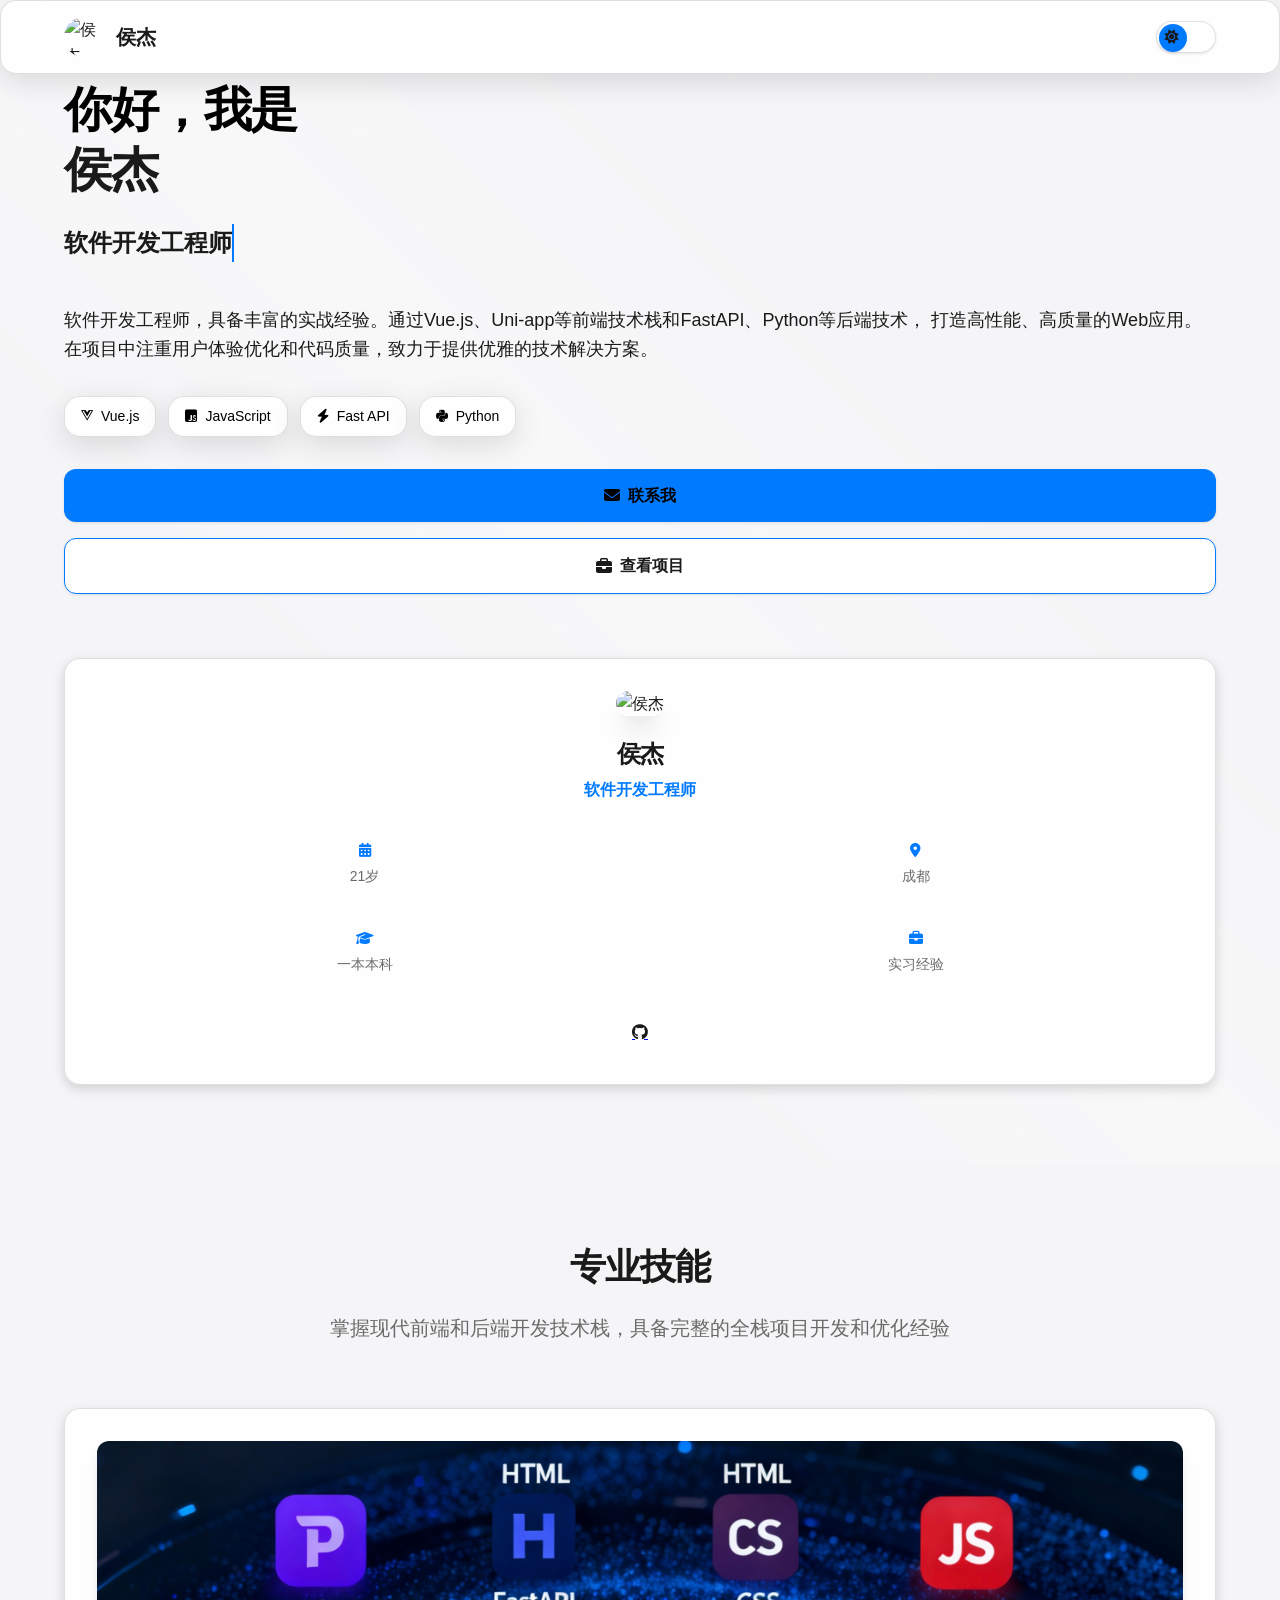
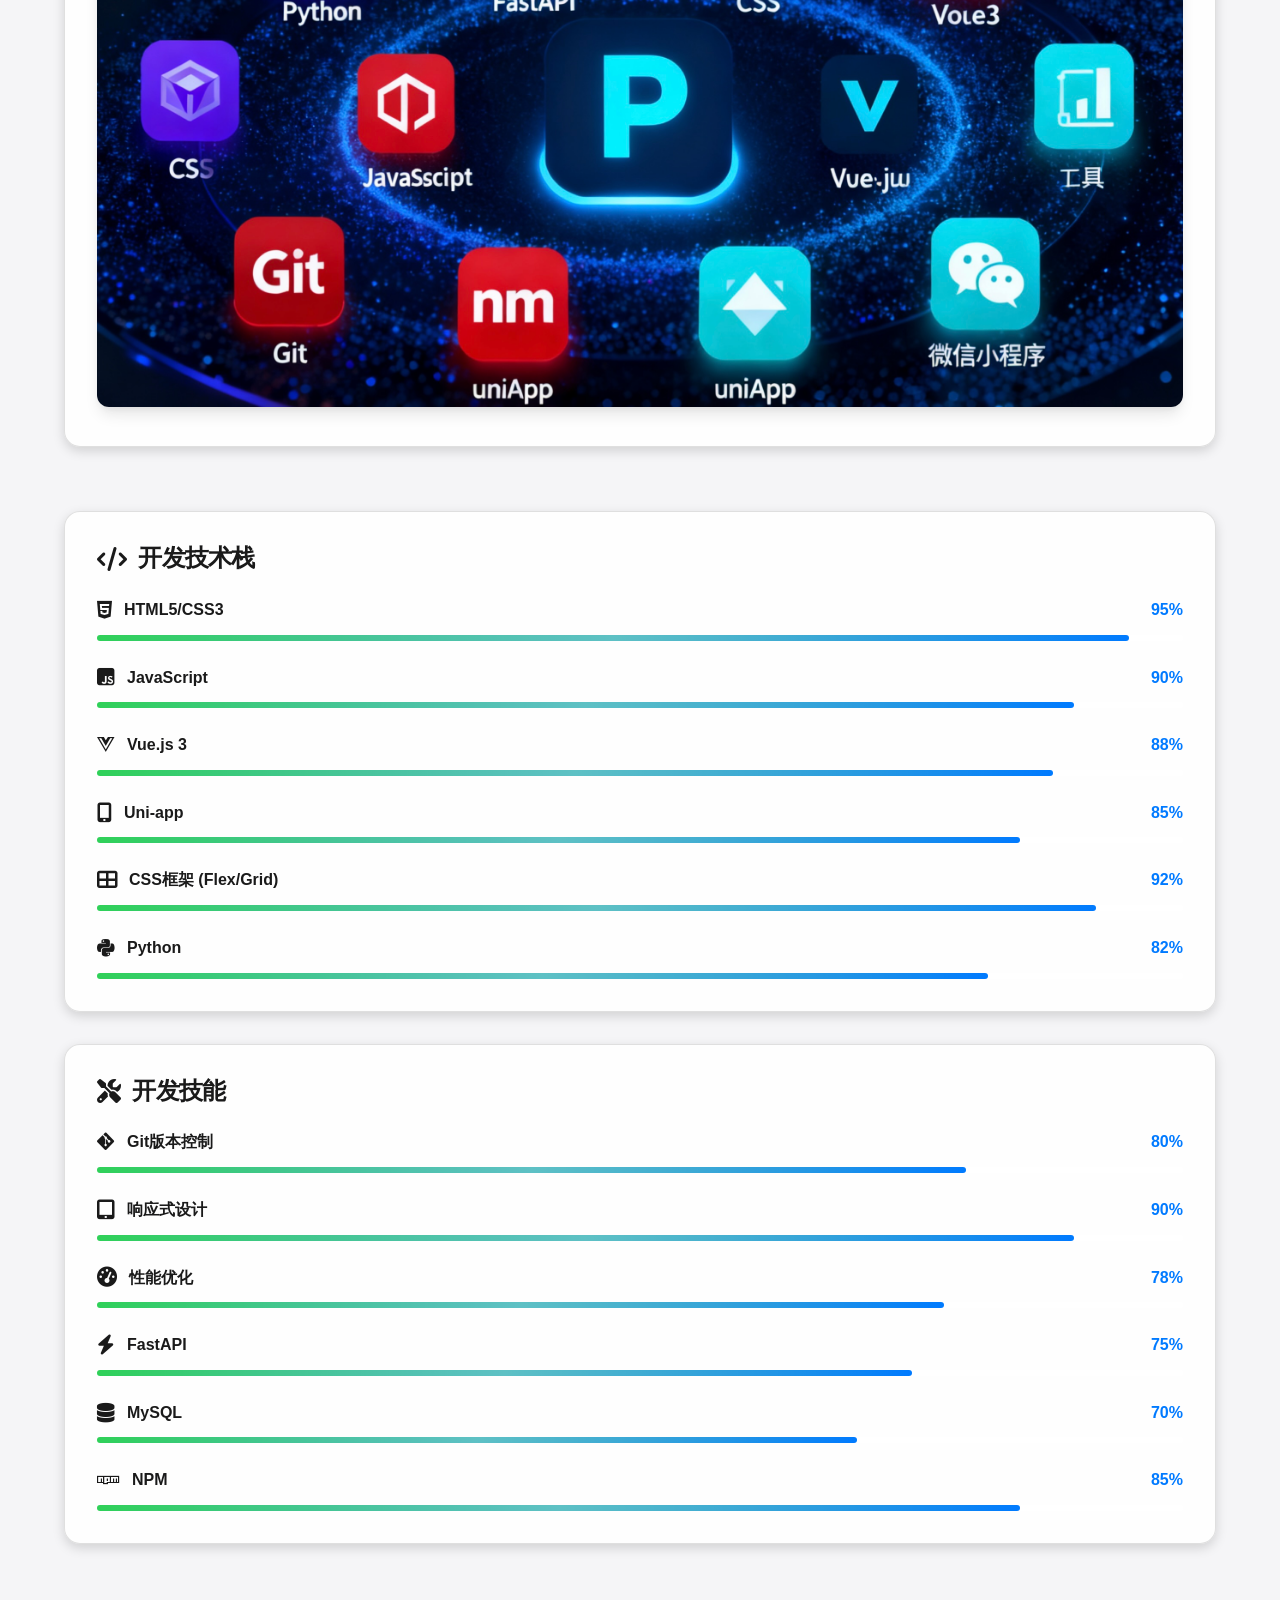
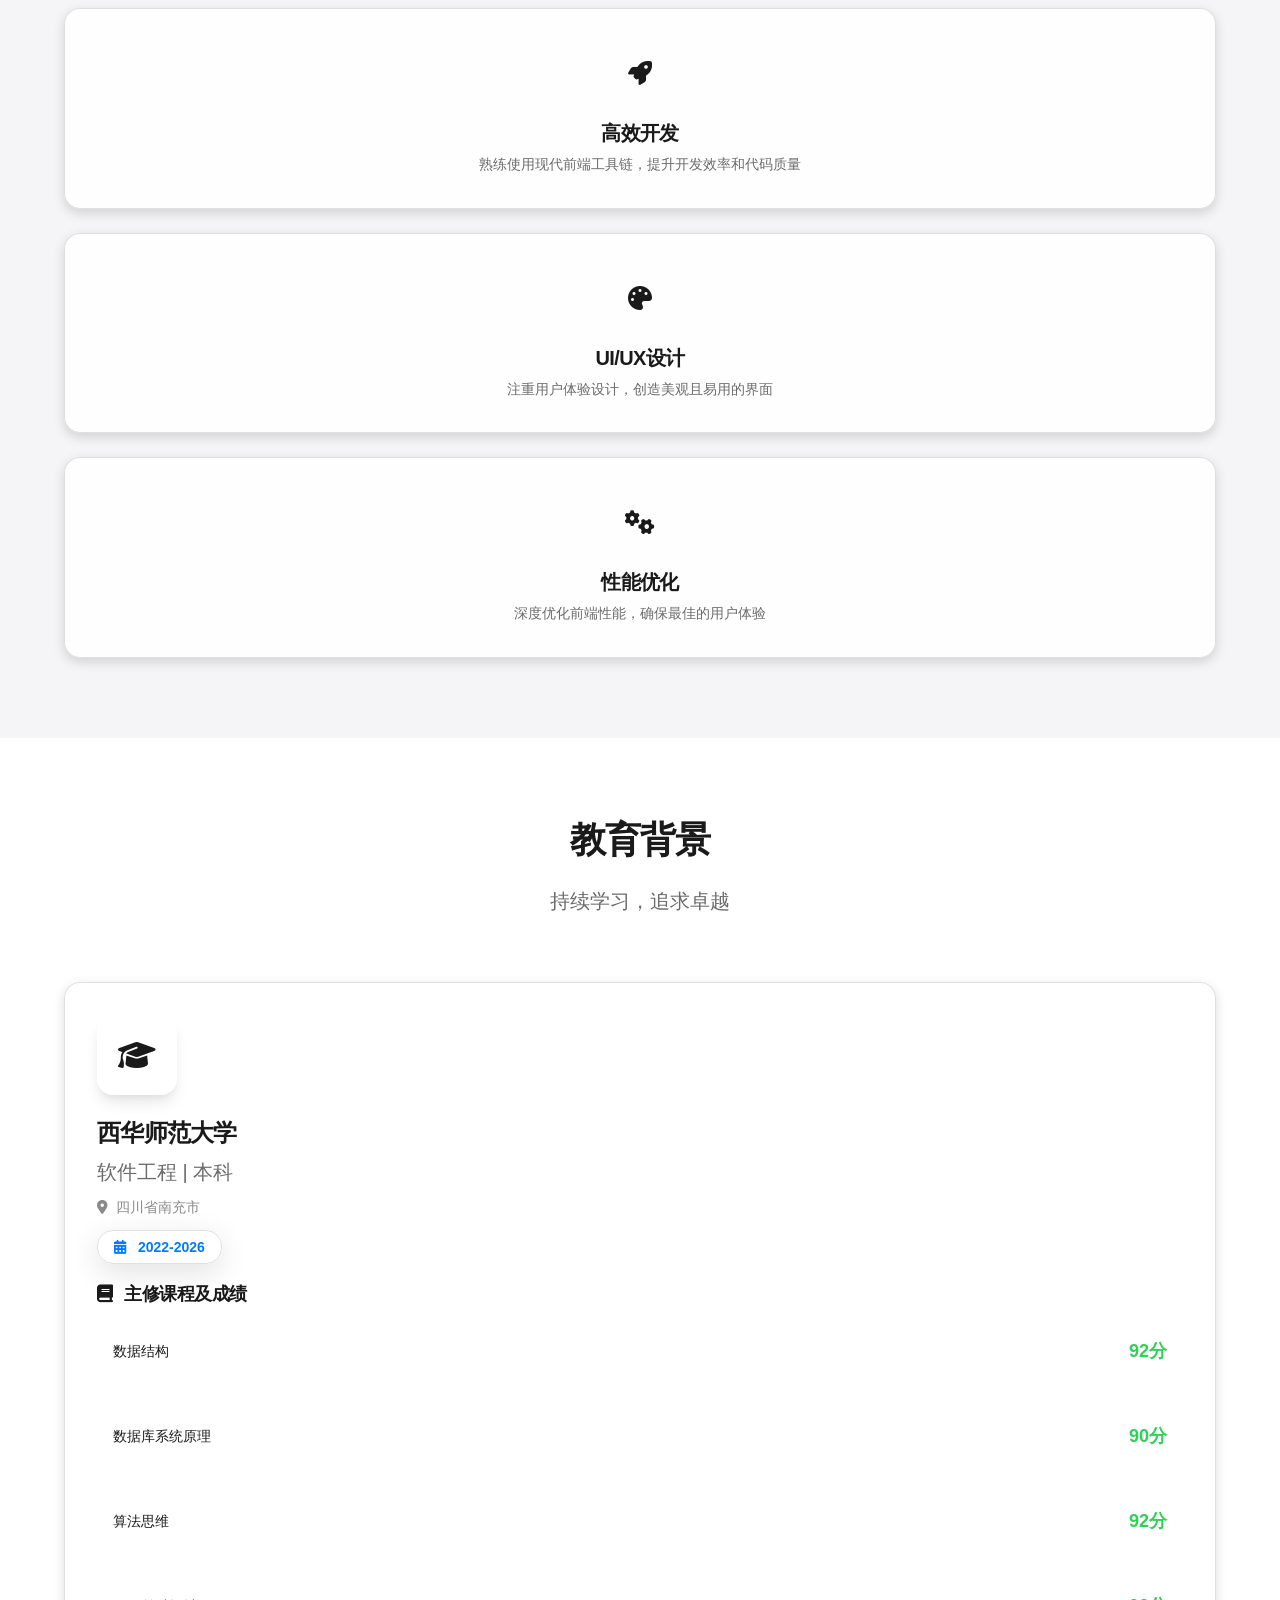
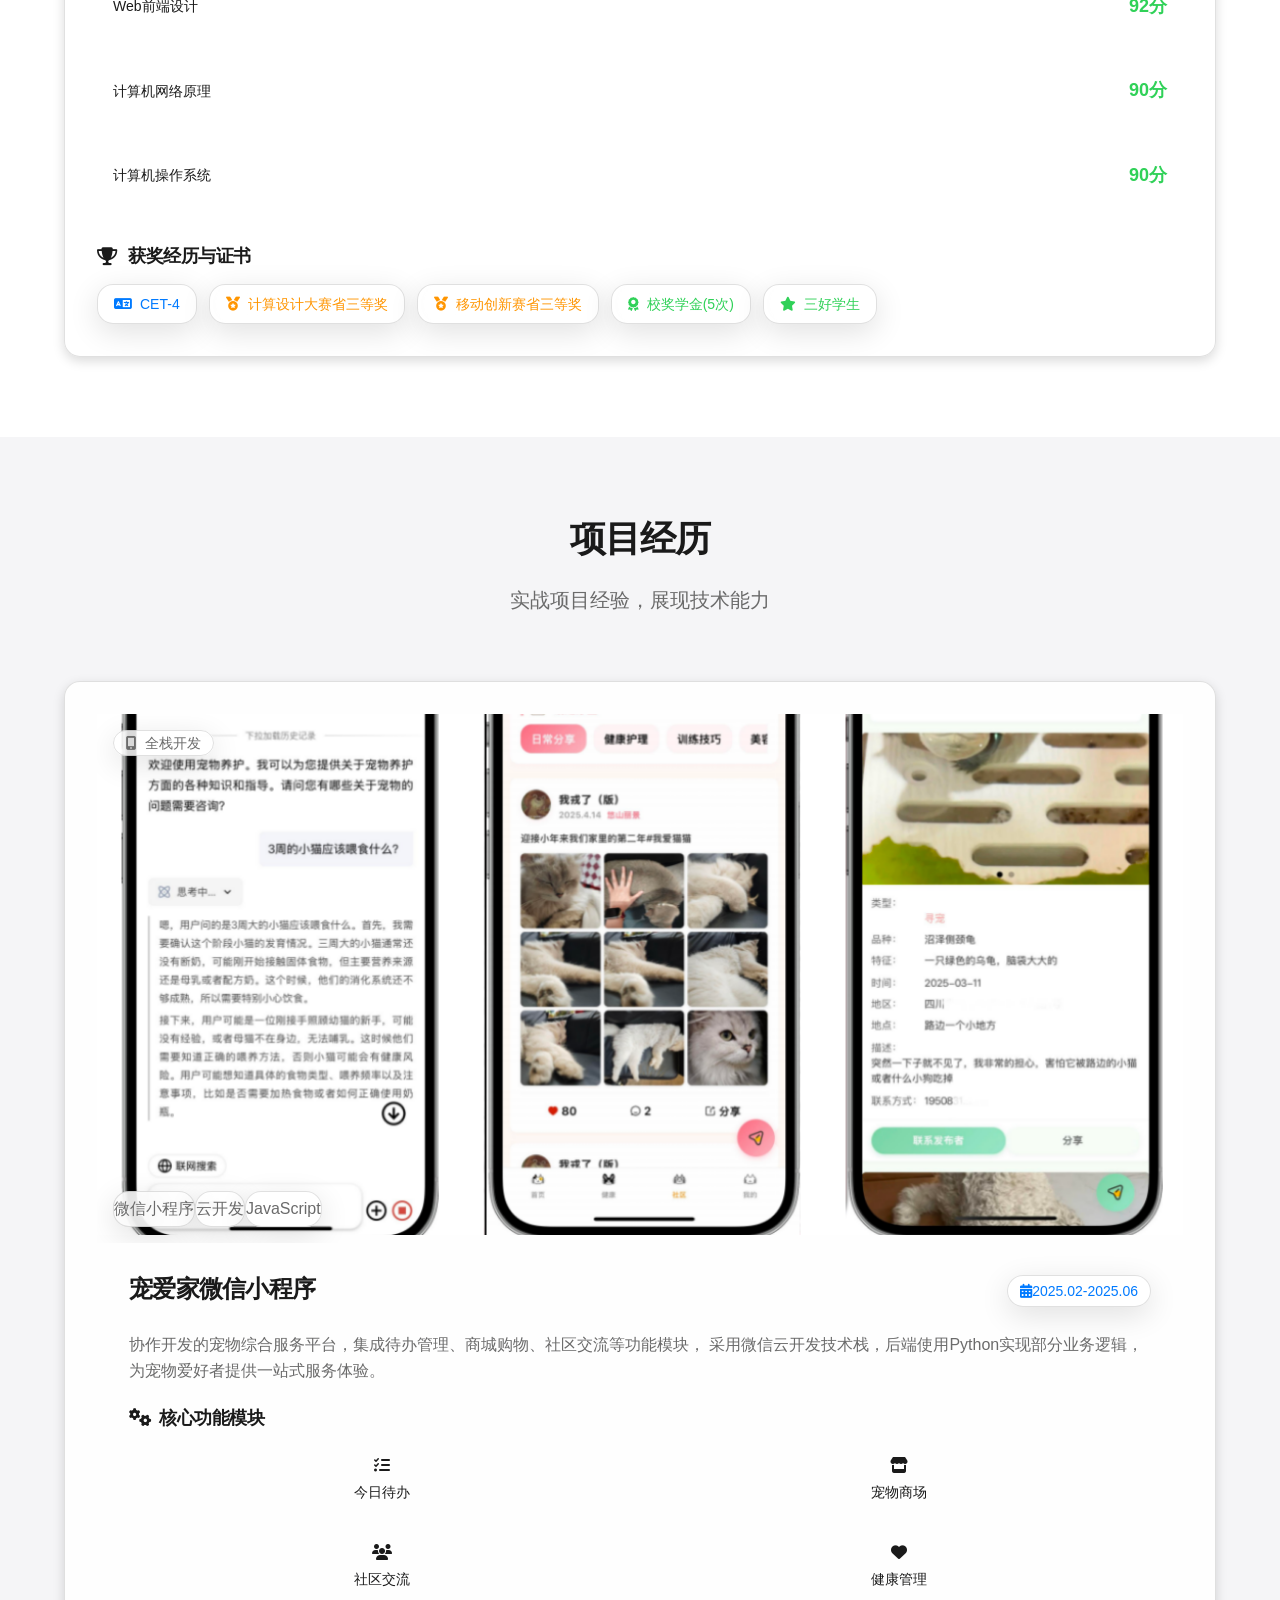
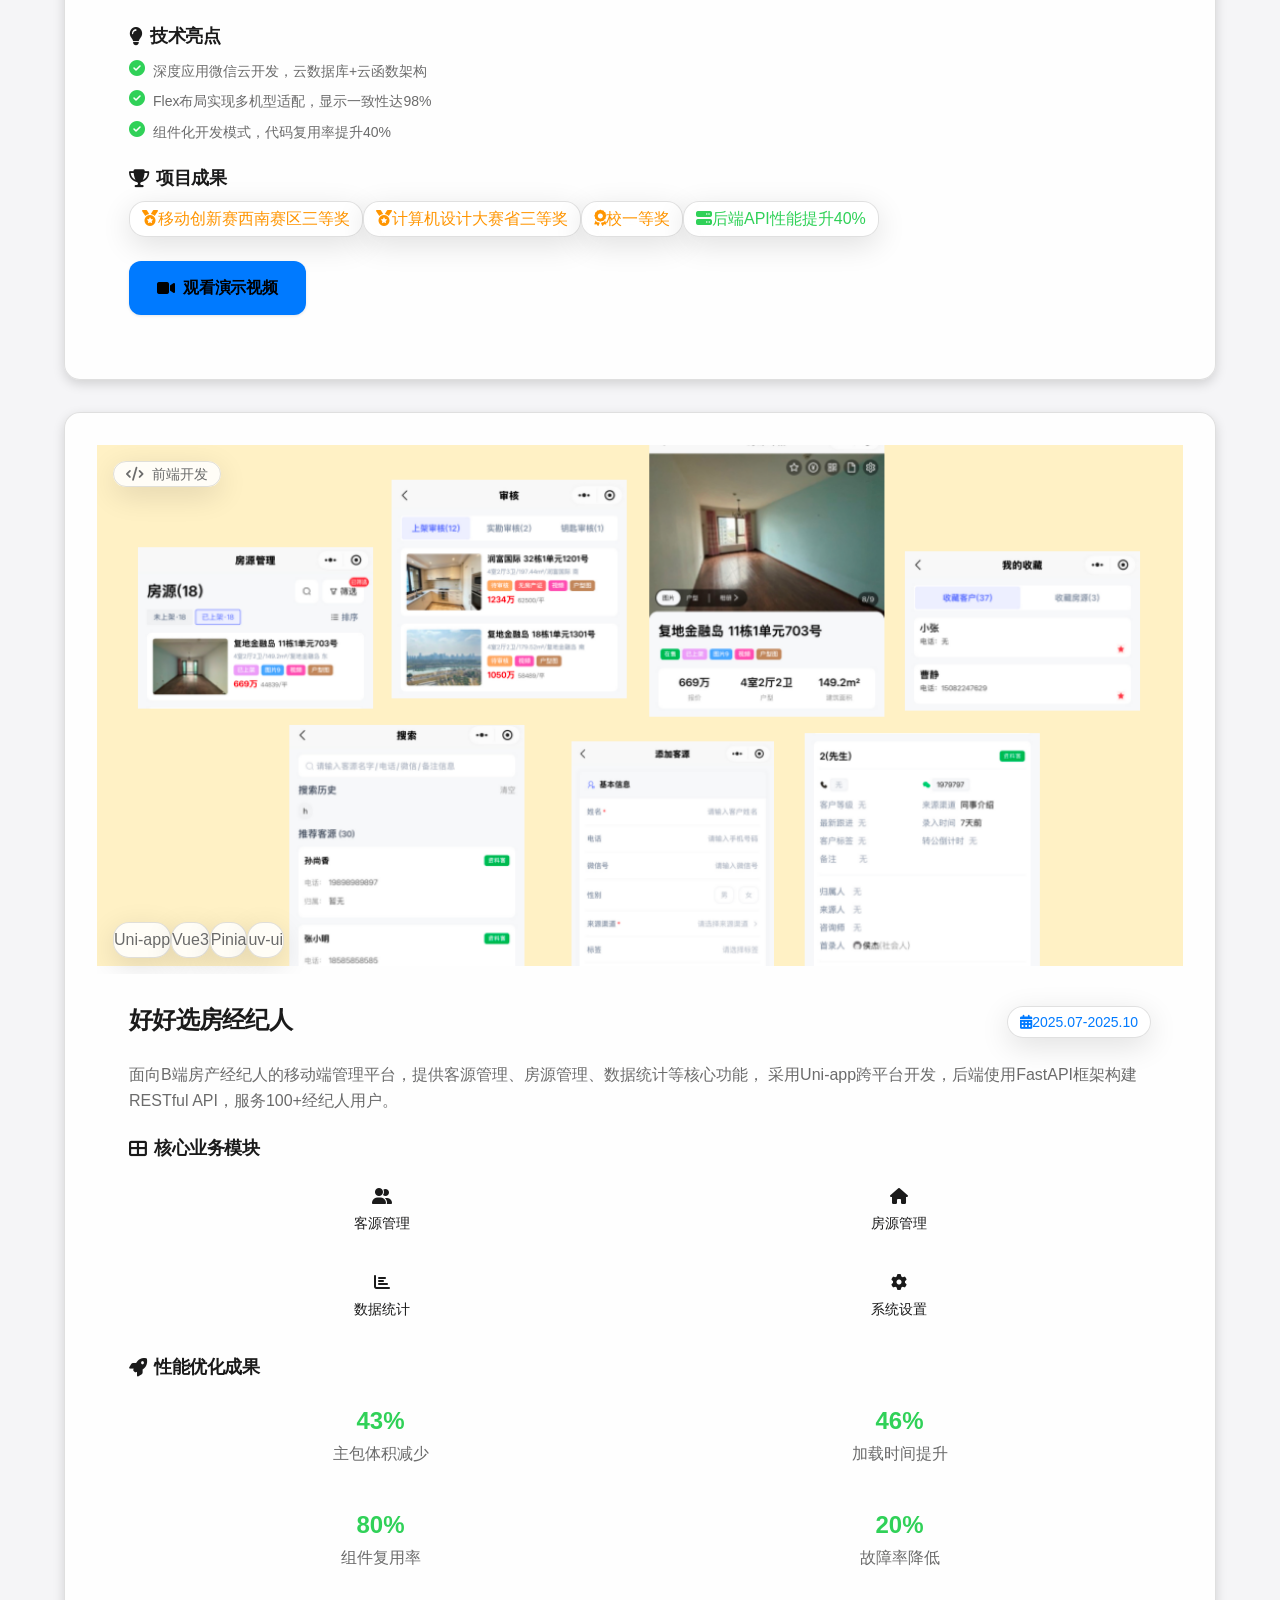
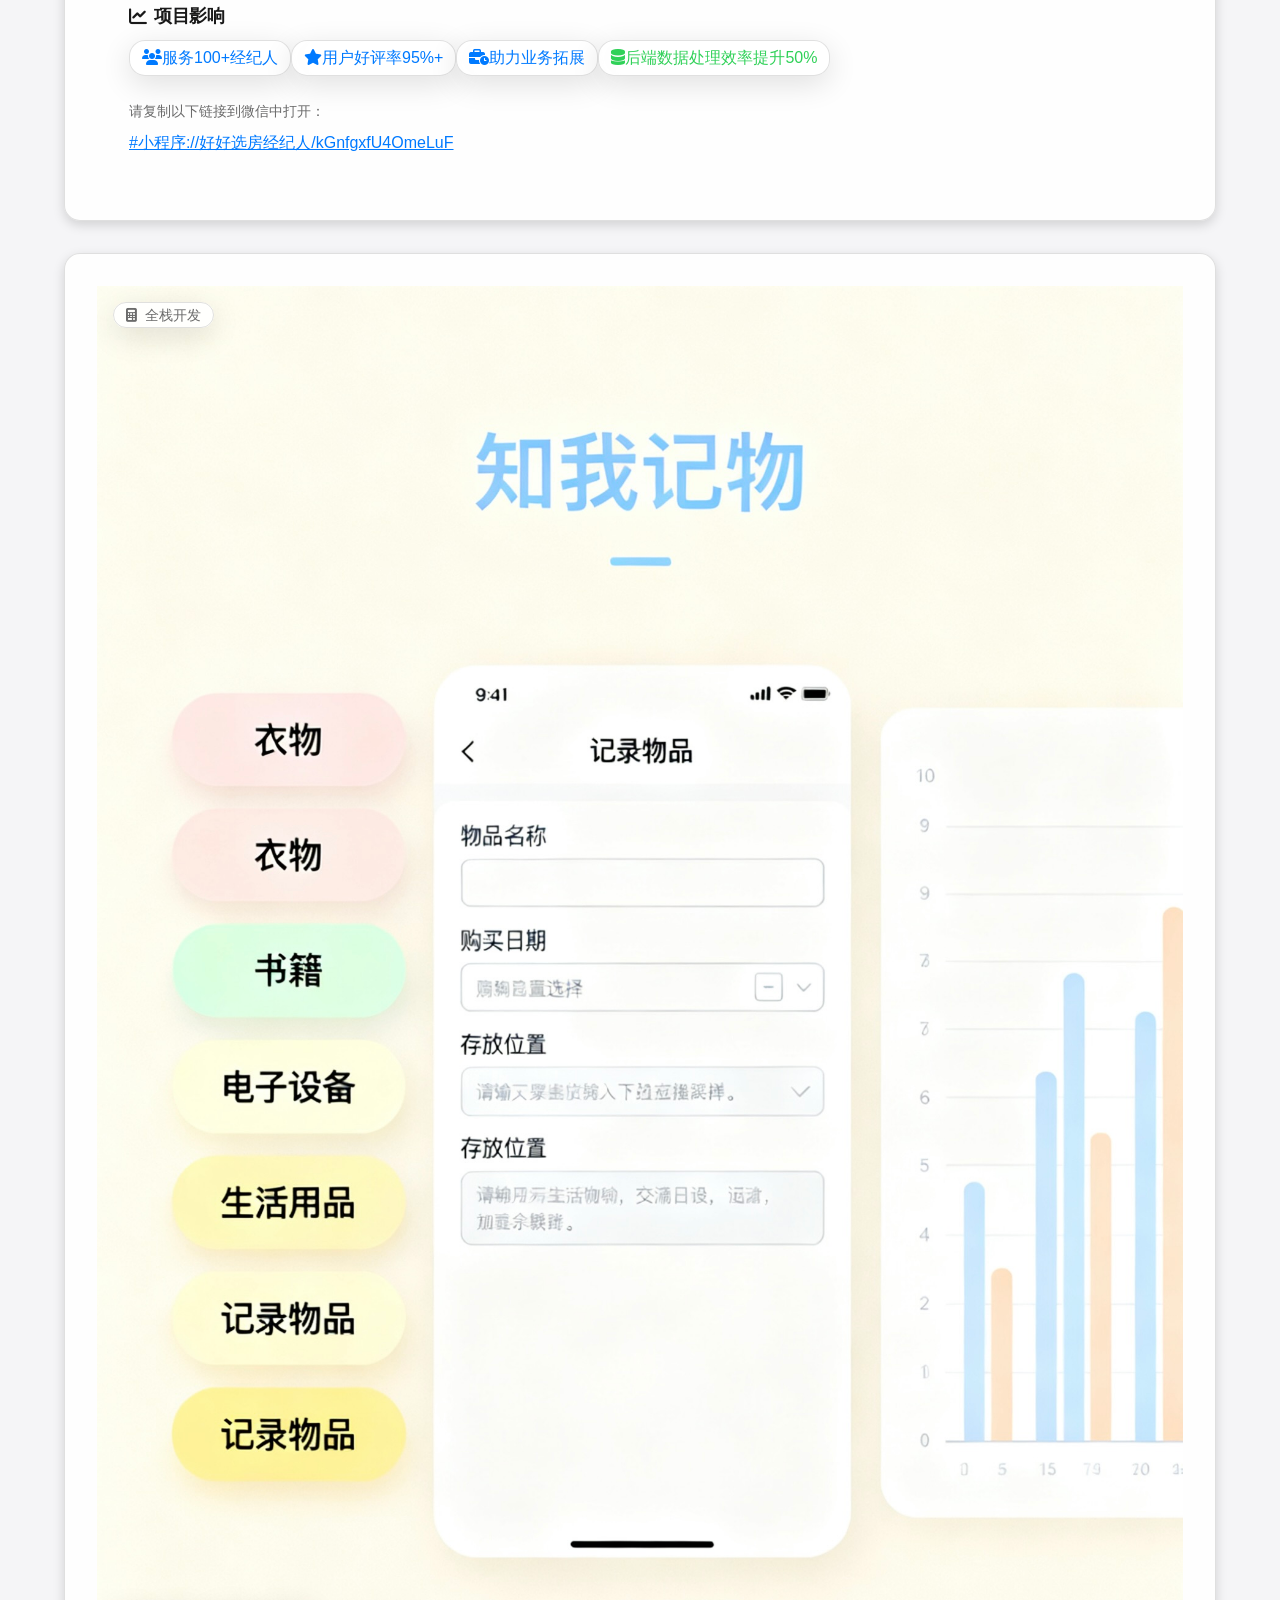
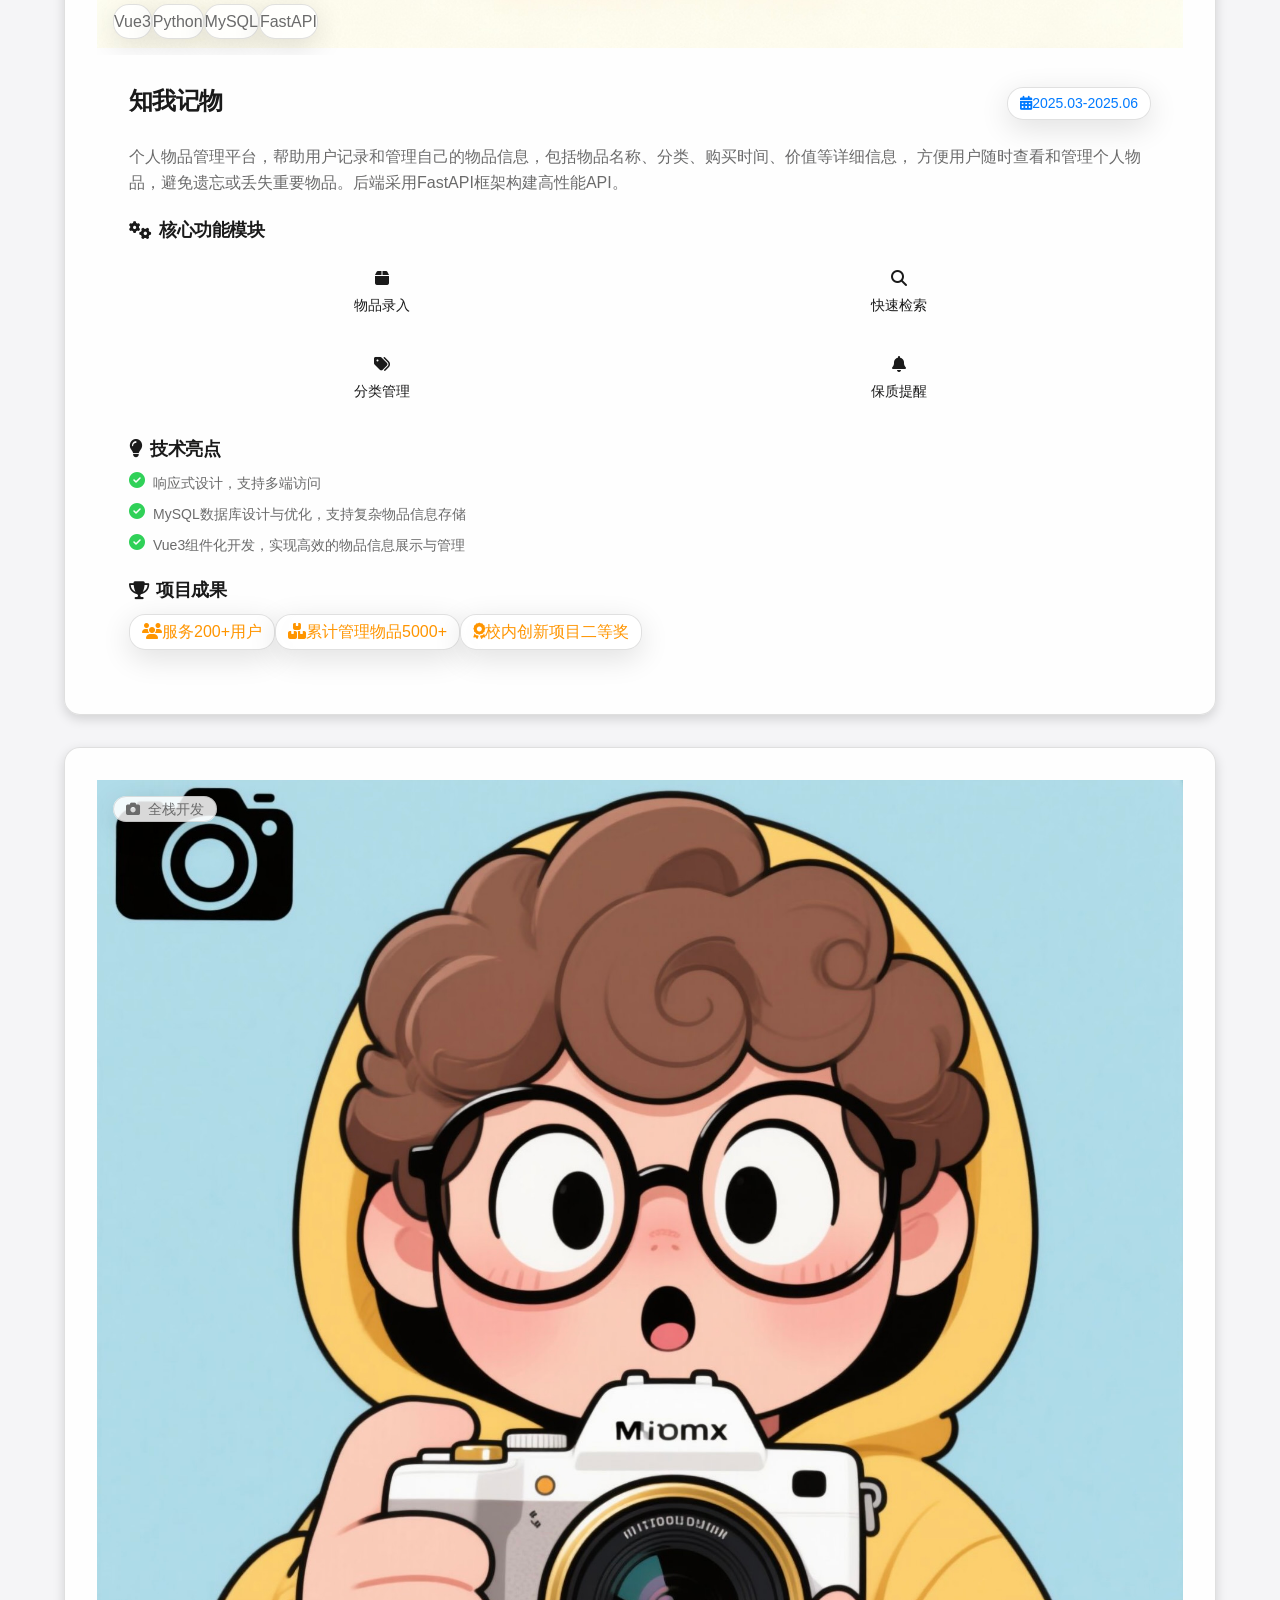
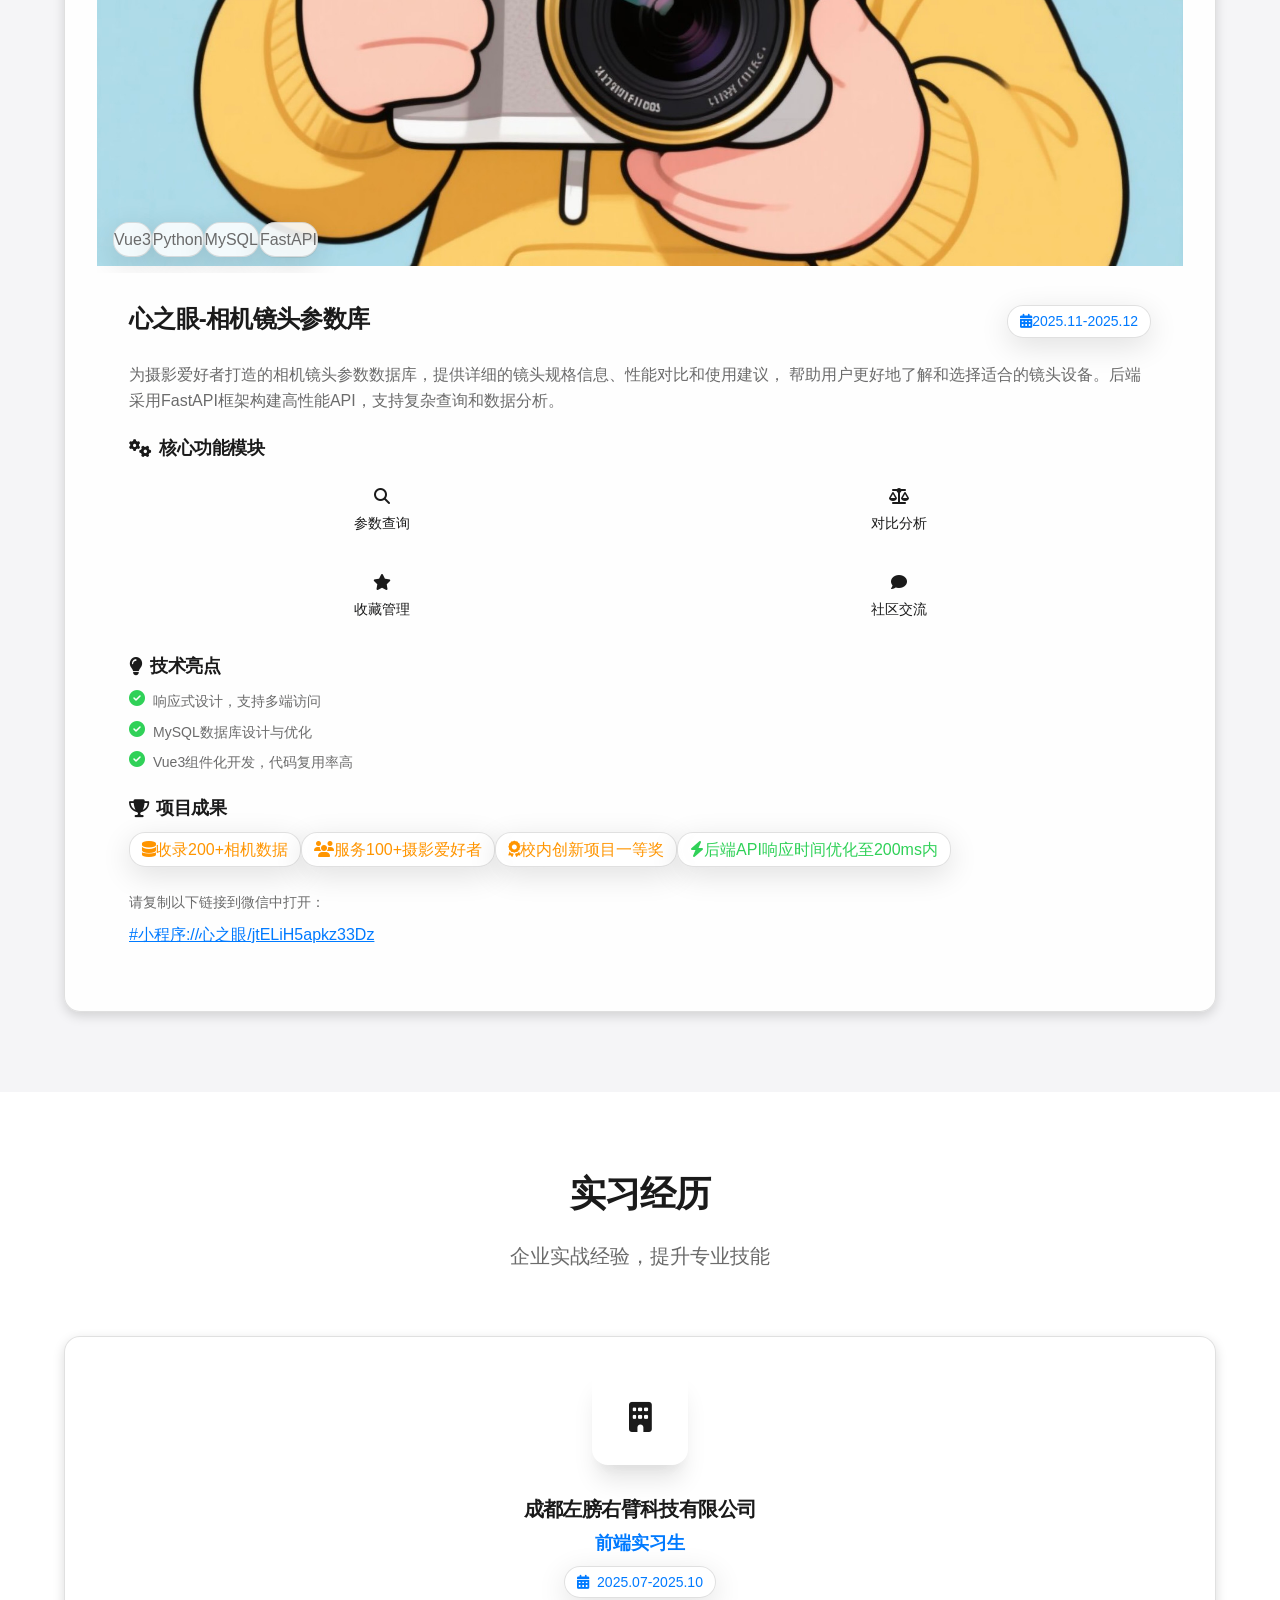
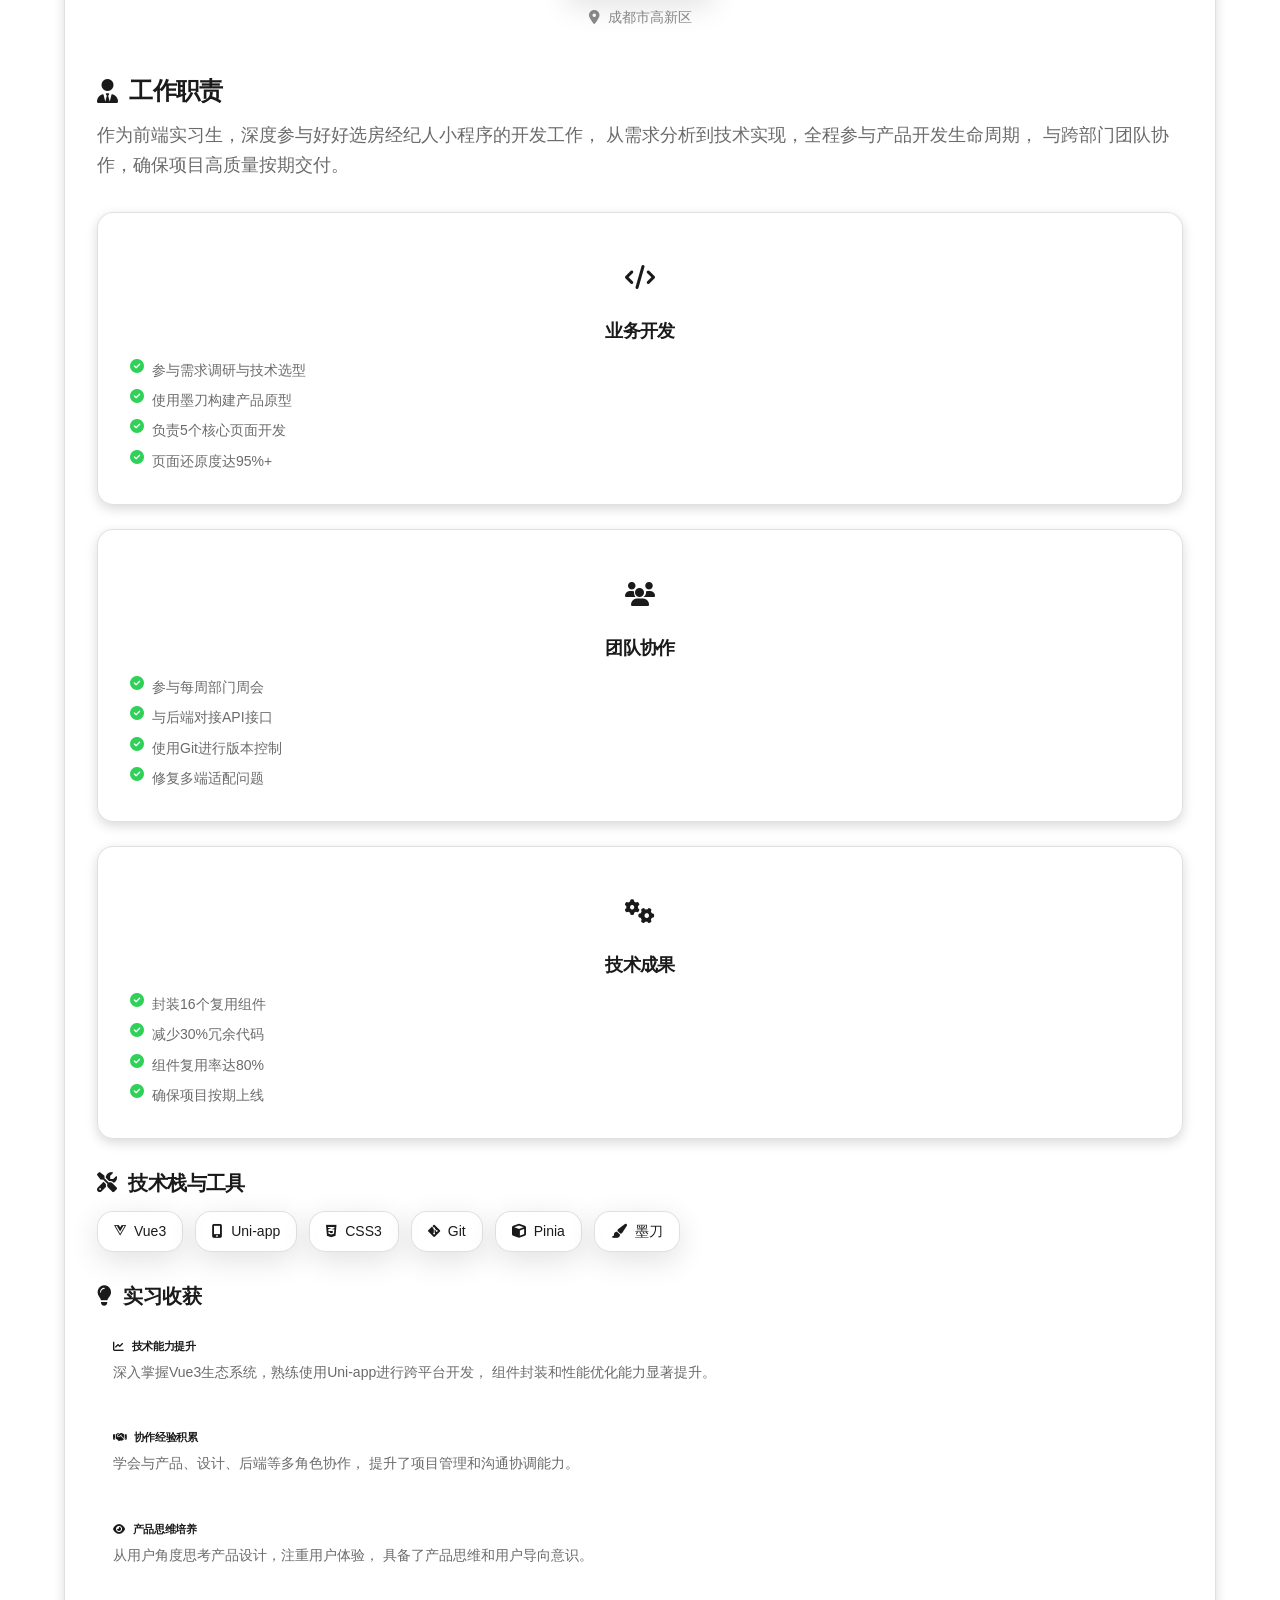
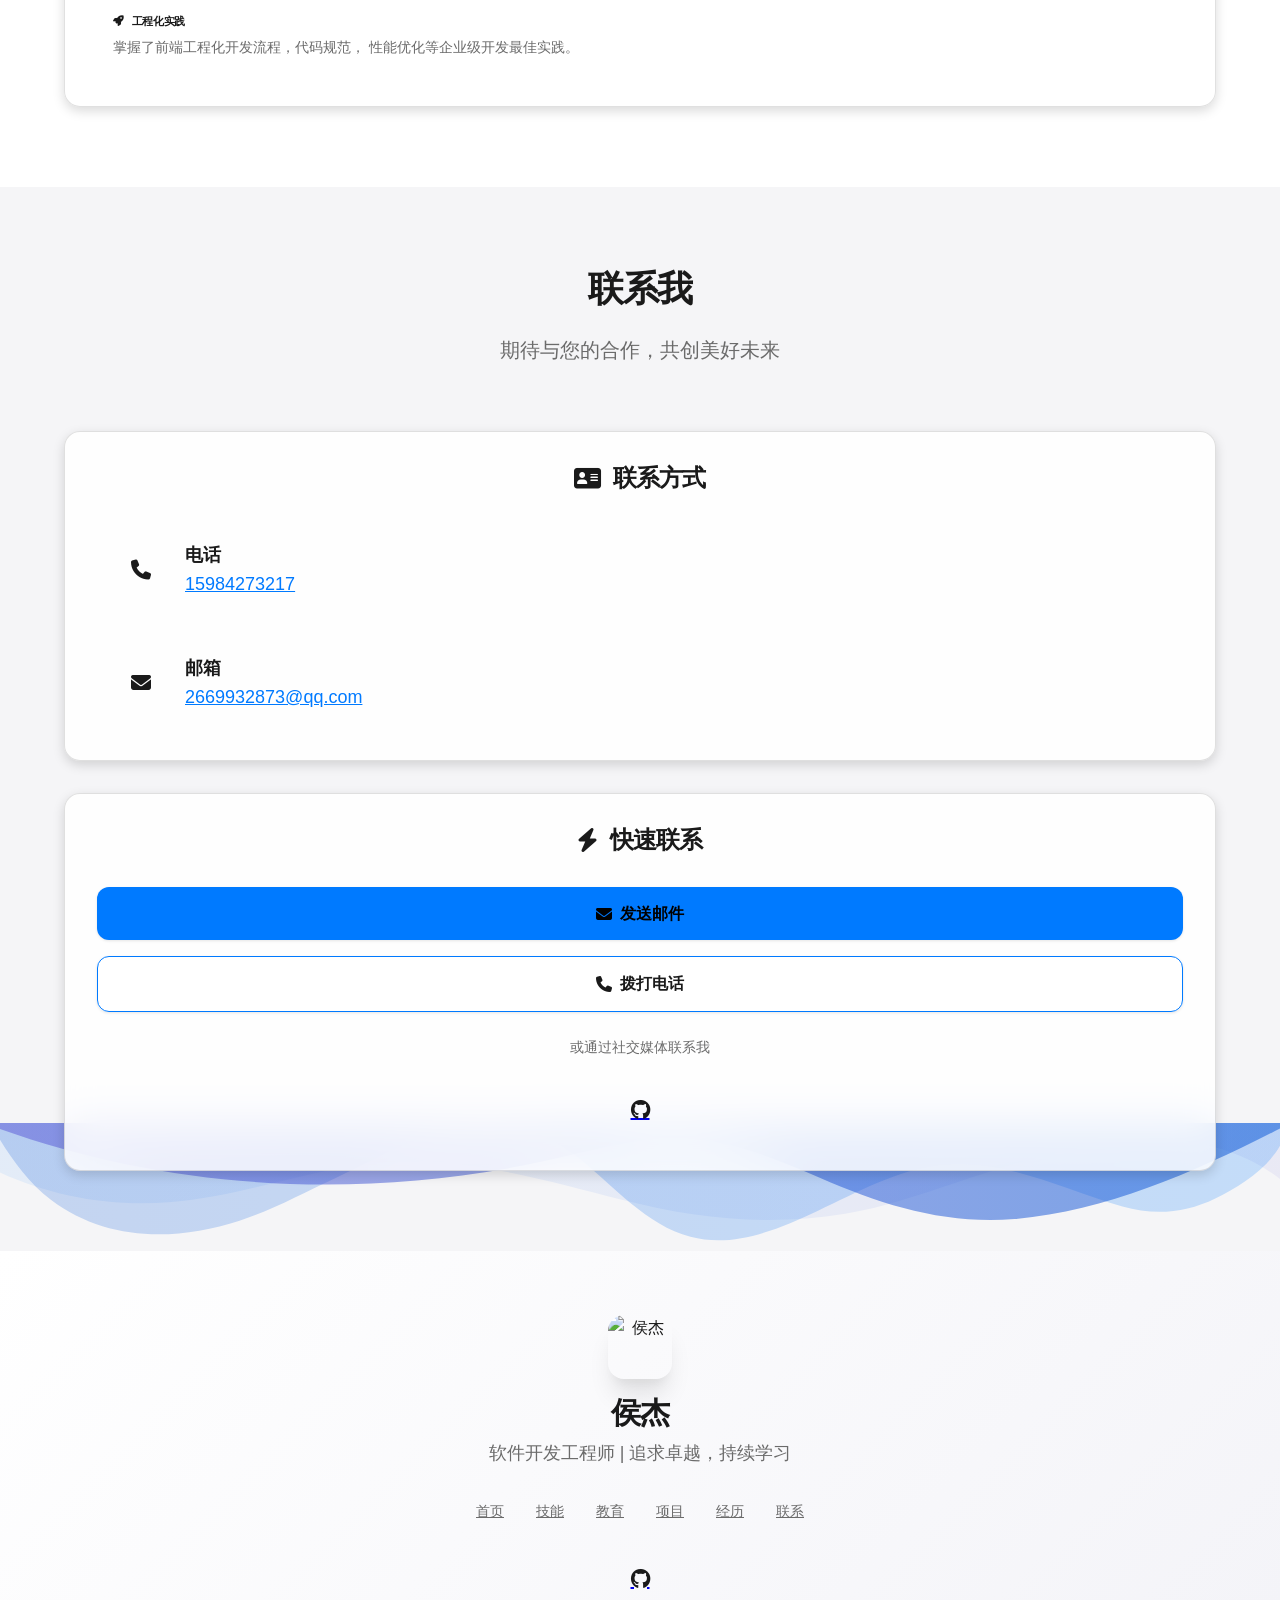
==== commit 6f764d74: "1" ====
--- a/index.html
+++ b/index.html
@@ -280,7 +280,7 @@
 
                                 <!-- 社交链接 -->
                                 <div class="flex justify-center space-x-4 mt-6">
-                                    <a href="#"
+                                    <a href="https://github.com/Mr-Houjie"
                                         class="w-10 h-10 glass-hover rounded-full flex items-center justify-center hover-glow">
                                         <i class="fab fa-github" style="color: var(--text-primary)"></i>
                                     </a>
@@ -299,12 +299,7 @@
             </div>
         </div>
 
-        <!-- 滚动提示 -->
-        <div class="scroll-hint-box">
-            <div class="glass p-3 rounded-full">
-                <i class="fas fa-chevron-down text-xl" style="color: var(--text-inverse)"></i>
-            </div>
-        </div>
+
     </section>
 
     <!-- 技能展示 -->
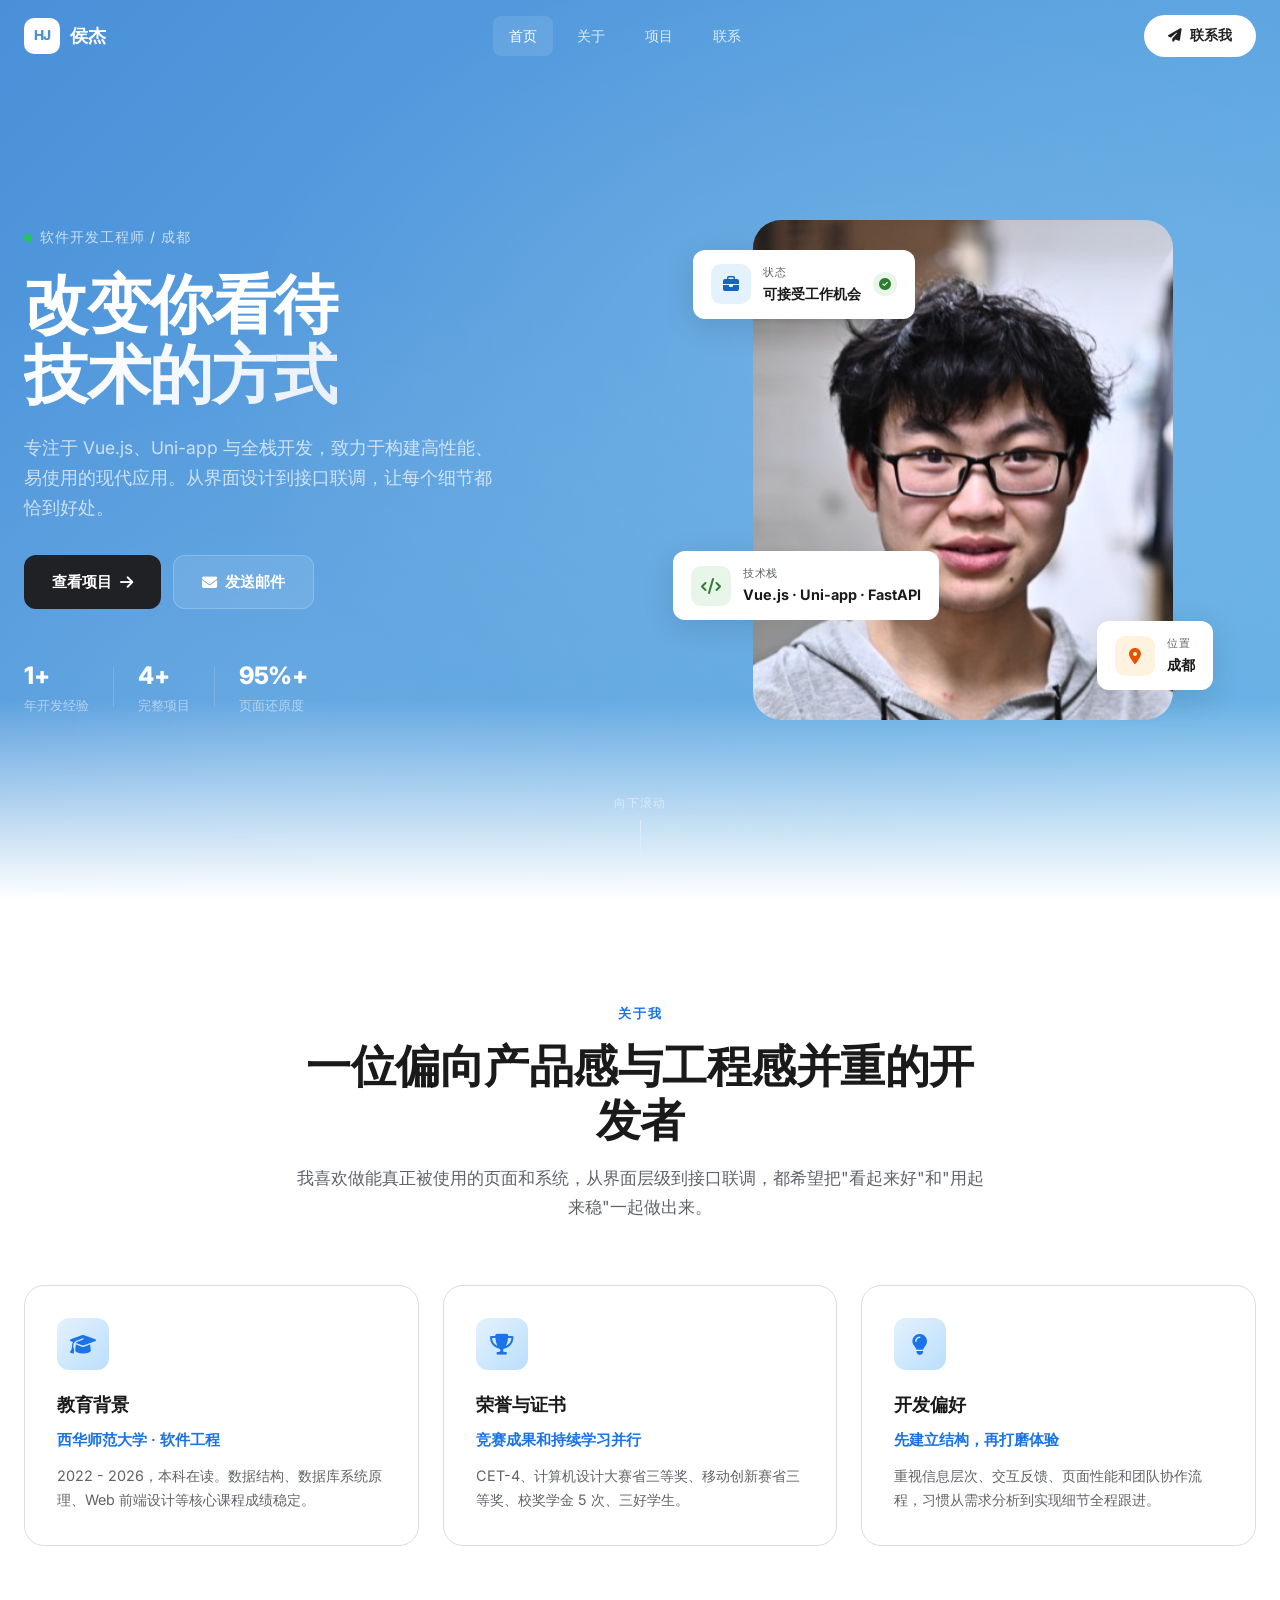
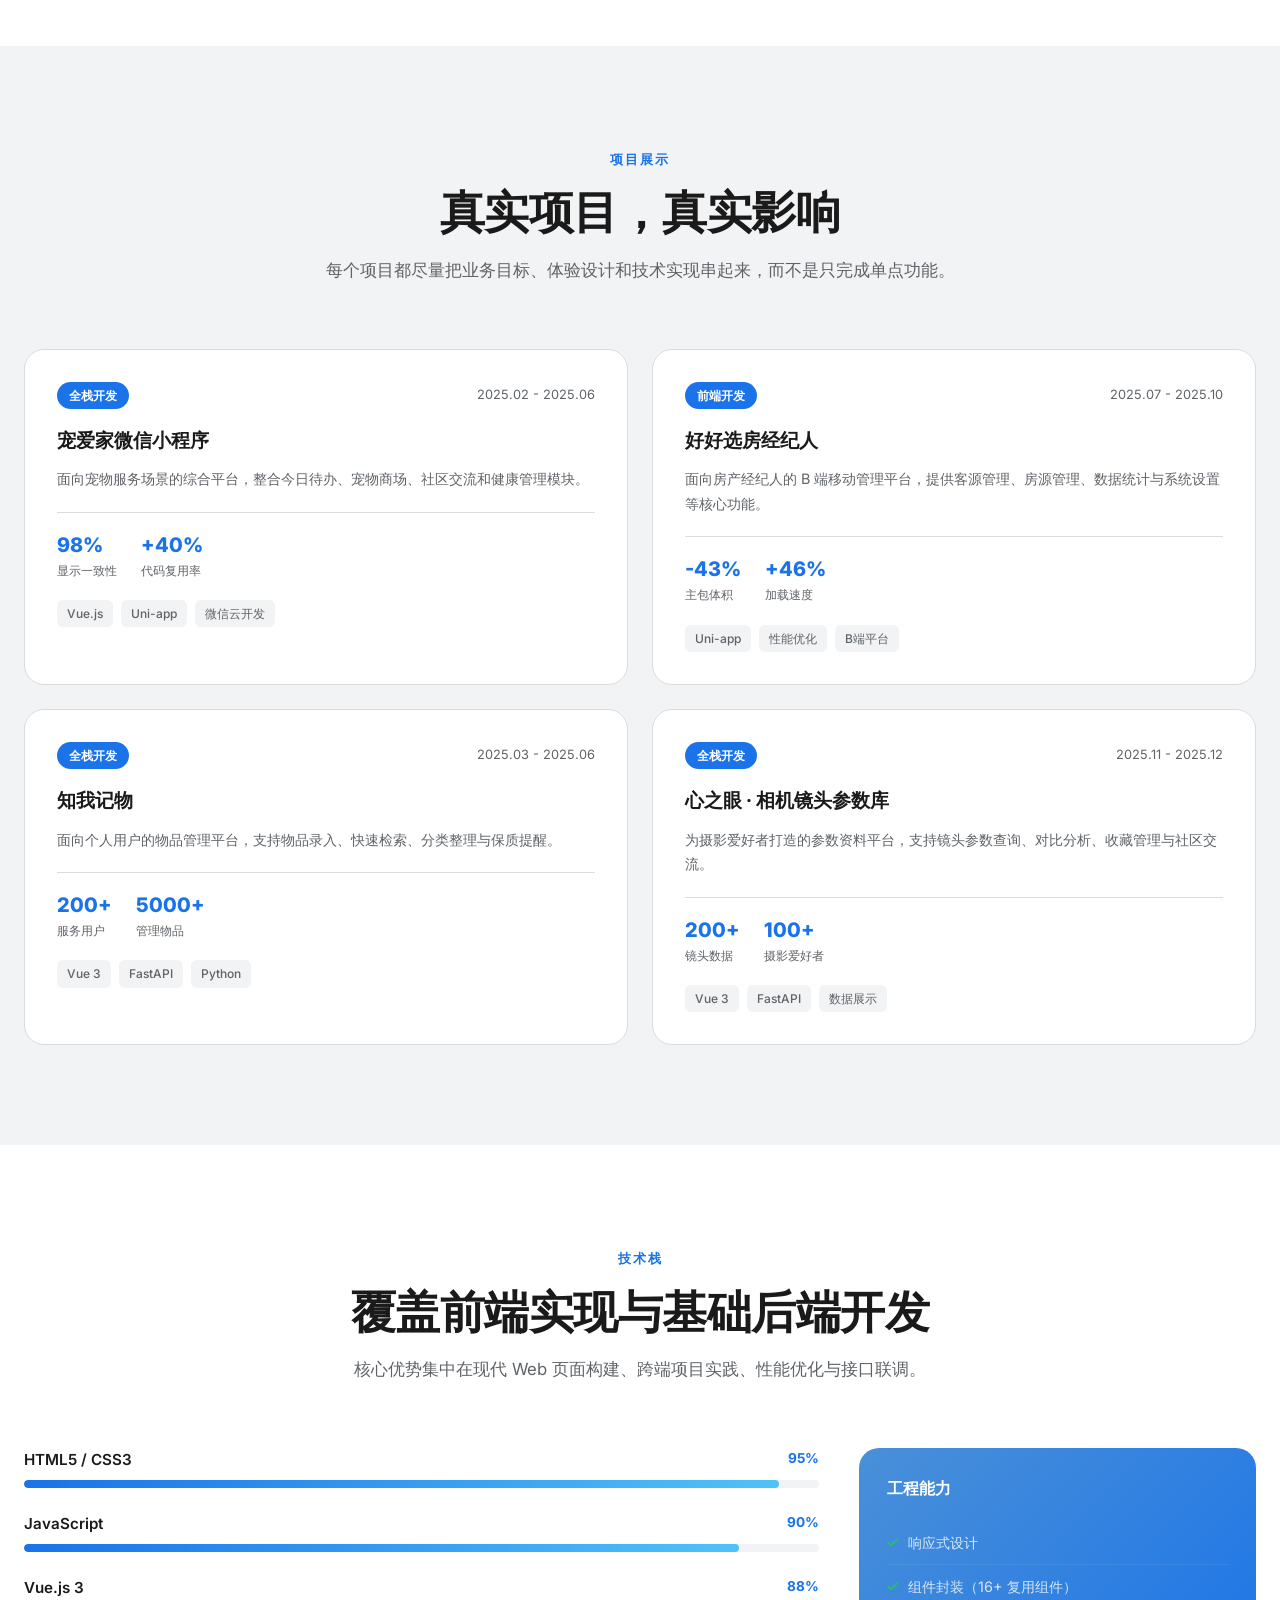
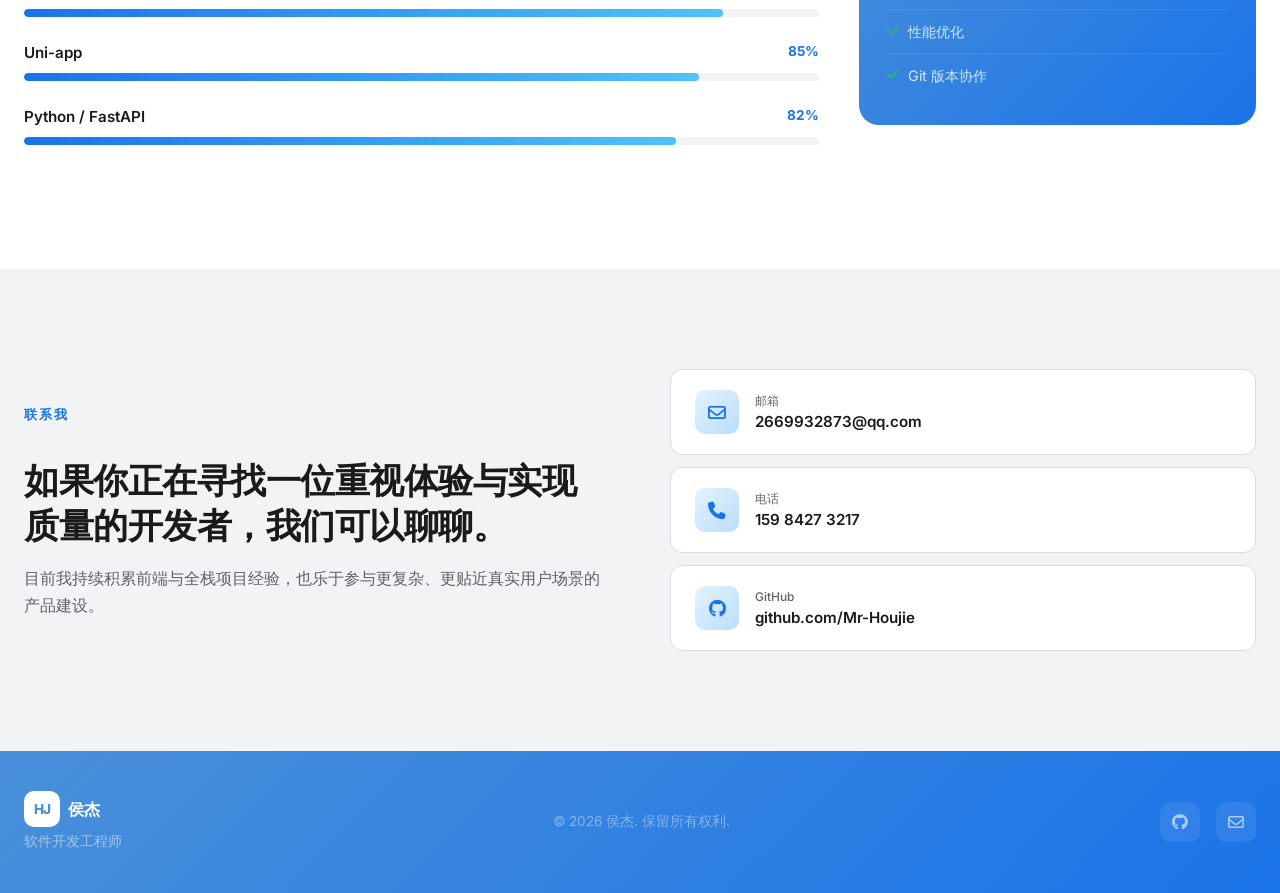
==== commit ee171421: "init: 个人介绍页面" ====
--- a/index.html
+++ b/index.html
@@ -1,1812 +1,417 @@
 <!DOCTYPE html>
 <html lang="zh-CN">
-
 <head>
     <meta charset="UTF-8">
     <meta name="viewport" content="width=device-width, initial-scale=1.0">
-    <title>侯杰 - 软件开发工程师 | 开发作品集</title>
-    <meta name="description" content="侯杰，软件开发工程师，专注于项目开发，具备丰富的项目经验和技术能力">
-    <meta name="keywords" content="侯杰,前端开发,Vue.js,JavaScript,HTML5,CSS3,响应式设计,Python,FastAPI,MySQL">
-
-    <!-- Preconnect for performance -->
-    <!-- 
+    <title>侯杰 | 软件开发工程师</title>
+    <meta name="description" content="侯杰的个人介绍页面 - 软件开发工程师">
     <link rel="preconnect" href="https://fonts.googleapis.com">
     <link rel="preconnect" href="https://fonts.gstatic.com" crossorigin>
-    -->
-
-    <!-- Google Fonts -->
-    <!-- <link href="https://fonts.googleapis.com/css2?family=Inter:wght@300;400;500;600;700;800&display=swap"
-        rel="stylesheet"> -->
-
-    <!-- Font Awesome -->
-    <link href="https://cdnjs.cloudflare.com/ajax/libs/font-awesome/6.4.0/css/all.min.css" rel="stylesheet">
-
-    <!-- Tailwind CSS -->
-    <script src="https://cdn.tailwindcss.com"></script>
-
-    <!-- Custom Styles -->
+    <link href="https://fonts.googleapis.com/css2?family=Inter:wght@300;400;500;600;700;800&display=swap" rel="stylesheet">
+    <link rel="stylesheet" href="https://cdnjs.cloudflare.com/ajax/libs/font-awesome/6.5.1/css/all.min.css">
     <link rel="stylesheet" href="styles.css">
 </head>
-
 <body>
-    <!-- 导航栏 -->
-    <nav class="glass fixed top-0 w-full z-50 transition-all duration-300" id="navbar">
-        <div class="container mx-auto px-6 py-4">
-            <div class="flex justify-between items-center">
-                <!-- Logo -->
-                <div class="flex items-center space-x-3">
-                    <img src="static/images/houjie.jpeg" alt="侯杰" class="w-10 h-10 rounded-full object-cover">
-                    <div class="text-xl font-bold" style="color: var(--text-primary)">侯杰</div>
-                </div>
-
-                <!-- 桌面端导航 -->
-                <div class="hidden md:flex items-center space-x-8">
-                    <a href="#home" class="nav-link">首页</a>
-                    <a href="#skills" class="nav-link">技能</a>
-                    <a href="#education" class="nav-link">教育</a>
-                    <a href="#projects" class="nav-link">项目</a>
-                    <a href="#experience" class="nav-link">经历</a>
-                    <a href="#contact" class="nav-link">联系</a>
-
-                    <!-- 主题切换按钮 -->
-                    <button class="theme-toggle" id="theme-toggle" aria-label="切换主题">
-                        <i class="fas fa-sun theme-toggle-icon sun"></i>
-                        <i class="fas fa-moon theme-toggle-icon moon"></i>
-                    </button>
-                </div>
-
-                <!-- 移动端导航 -->
-                <div class="flex md:hidden items-center space-x-3">
-                    <!-- 移动端主题切换按钮 -->
-                    <button class="theme-toggle" id="mobile-theme-toggle" aria-label="切换主题">
-                        <i class="fas fa-sun theme-toggle-icon sun"></i>
-                        <i class="fas fa-moon theme-toggle-icon moon"></i>
-                    </button>
-                    
-                    <!-- 移动端菜单按钮 -->
-                    <button class="p-2 rounded-lg glass-hover" id="mobile-menu-btn" aria-label="打开菜单">
-                        <i class="fas fa-bars text-xl" style="color: var(--text-primary)"></i>
-                    </button>
-                </div>
-            </div>
-        </div>
-
-        <!-- 移动端下拉菜单 -->
-        <div class="md:hidden absolute top-full left-0 right-0 glass hidden transform -translate-y-2 opacity-0 transition-all duration-300 ease-out z-50" id="mobile-menu" style="border-top: 1px solid var(--border-color)">
-            <div class="container mx-auto px-6 py-6">
-                <!-- 导航菜单项 -->
-                <nav class="space-y-3">
-                    <a href="#home" class="mobile-nav-item group flex items-center space-x-4 p-4 rounded-xl transition-all duration-300">
-                        <div class="w-12 h-12 rounded-xl bg-gradient-to-br from-blue-500/20 to-cyan-500/20 flex items-center justify-center group-hover:from-blue-500 group-hover:to-cyan-500 transition-all duration-300 shadow-lg">
-                            <i class="fas fa-home text-blue-500 group-hover:text-white transition-colors duration-300 text-lg"></i>
-                        </div>
-                        <div class="flex-1">
-                            <div class="font-bold text-lg" style="color: var(--text-primary)">首页</div>
-                            <div class="text-sm opacity-70" style="color: var(--text-secondary)">Home - 个人介绍</div>
-                        </div>
-                        <i class="fas fa-chevron-right opacity-0 group-hover:opacity-100 group-hover:translate-x-1 transition-all duration-300" style="color: var(--accent-primary)"></i>
+    <div class="page-loader" id="page-loader">
+        <div class="loader-spinner"></div>
+    </div>
+
+    <nav class="main-nav" id="main-nav">
+        <div class="nav-container">
+            <a href="#hero" class="nav-logo">
+                <span class="logo-mark">HJ</span>
+                <span class="logo-text">侯杰</span>
+            </a>
+            <div class="nav-menu" id="nav-menu">
+                <a href="#hero" class="nav-link active">首页</a>
+                <a href="#about" class="nav-link">关于</a>
+                <a href="#projects" class="nav-link">项目</a>
+                <a href="#contact" class="nav-link">联系</a>
+            </div>
+            <div class="nav-actions">
+                <a href="mailto:2669932873@qq.com" class="nav-cta">
+                    <i class="fa-solid fa-paper-plane"></i>
+                    联系我
+                </a>
+                <button class="nav-toggle" id="nav-toggle" aria-label="菜单">
+                    <span></span>
+                    <span></span>
+                    <span></span>
+                </button>
+            </div>
+        </div>
+    </nav>
+
+    <section class="hero" id="hero">
+        <div class="hero-bg" id="hero-bg"></div>
+        <div class="hero-gradient"></div>
+        <div class="hero-content">
+            <div class="hero-left">
+                <div class="hero-eyebrow animate-up">
+                    <span class="eyebrow-dot"></span>
+                    软件开发工程师 / 成都
+                </div>
+                <h1 class="hero-title animate-up">
+                    改变你看待<br>
+                    <span class="title-accent">技术的方式</span>
+                </h1>
+                <p class="hero-description animate-up">
+                    专注于 Vue.js、Uni-app 与全栈开发，致力于构建高性能、易使用的现代应用。从界面设计到接口联调，让每个细节都恰到好处。
+                </p>
+                <div class="hero-actions animate-up">
+                    <a href="#projects" class="btn btn-primary">
+                        查看项目
+                        <i class="fa-solid fa-arrow-right"></i>
                     </a>
-
-                    <a href="#skills" class="mobile-nav-item group flex items-center space-x-4 p-4 rounded-xl transition-all duration-300">
-                        <div class="w-12 h-12 rounded-xl bg-gradient-to-br from-green-500/20 to-teal-500/20 flex items-center justify-center group-hover:from-green-500 group-hover:to-teal-500 transition-all duration-300 shadow-lg">
-                            <i class="fas fa-code text-green-500 group-hover:text-white transition-colors duration-300 text-lg"></i>
-                        </div>
-                        <div class="flex-1">
-                            <div class="font-bold text-lg" style="color: var(--text-primary)">技能</div>
-                            <div class="text-sm opacity-70" style="color: var(--text-secondary)">Skills - 专业技能展示</div>
-                        </div>
-                        <i class="fas fa-chevron-right opacity-0 group-hover:opacity-100 group-hover:translate-x-1 transition-all duration-300" style="color: var(--accent-primary)"></i>
+                    <a href="#contact" class="btn btn-ghost">
+                        <i class="fa-solid fa-envelope"></i>
+                        发送邮件
                     </a>
-
-                    <a href="#education" class="mobile-nav-item group flex items-center space-x-4 p-4 rounded-xl transition-all duration-300">
-                        <div class="w-12 h-12 rounded-xl bg-gradient-to-br from-purple-500/20 to-indigo-500/20 flex items-center justify-center group-hover:from-purple-500 group-hover:to-indigo-500 transition-all duration-300 shadow-lg">
-                            <i class="fas fa-graduation-cap text-purple-500 group-hover:text-white transition-colors duration-300 text-lg"></i>
-                        </div>
-                        <div class="flex-1">
-                            <div class="font-bold text-lg" style="color: var(--text-primary)">教育</div>
-                            <div class="text-sm opacity-70" style="color: var(--text-secondary)">Education - 学习经历</div>
-                        </div>
-                        <i class="fas fa-chevron-right opacity-0 group-hover:opacity-100 group-hover:translate-x-1 transition-all duration-300" style="color: var(--accent-primary)"></i>
-                    </a>
-
-                    <a href="#projects" class="mobile-nav-item group flex items-center space-x-4 p-4 rounded-xl transition-all duration-300">
-                        <div class="w-12 h-12 rounded-xl bg-gradient-to-br from-orange-500/20 to-red-500/20 flex items-center justify-center group-hover:from-orange-500 group-hover:to-red-500 transition-all duration-300 shadow-lg">
-                            <i class="fas fa-briefcase text-orange-500 group-hover:text-white transition-colors duration-300 text-lg"></i>
-                        </div>
-                        <div class="flex-1">
-                            <div class="font-bold text-lg" style="color: var(--text-primary)">项目</div>
-                            <div class="text-sm opacity-70" style="color: var(--text-secondary)">Projects - 项目作品</div>
-                        </div>
-                        <i class="fas fa-chevron-right opacity-0 group-hover:opacity-100 group-hover:translate-x-1 transition-all duration-300" style="color: var(--accent-primary)"></i>
-                    </a>
-
-                    <a href="#experience" class="mobile-nav-item group flex items-center space-x-4 p-4 rounded-xl transition-all duration-300">
-                        <div class="w-12 h-12 rounded-xl bg-gradient-to-br from-cyan-500/20 to-blue-500/20 flex items-center justify-center group-hover:from-cyan-500 group-hover:to-blue-500 transition-all duration-300 shadow-lg">
-                            <i class="fas fa-user-tie text-cyan-500 group-hover:text-white transition-colors duration-300 text-lg"></i>
-                        </div>
-                        <div class="flex-1">
-                            <div class="font-bold text-lg" style="color: var(--text-primary)">经历</div>
-                            <div class="text-sm opacity-70" style="color: var(--text-secondary)">Experience - 工作经历</div>
-                        </div>
-                        <i class="fas fa-chevron-right opacity-0 group-hover:opacity-100 group-hover:translate-x-1 transition-all duration-300" style="color: var(--accent-primary)"></i>
-                    </a>
-
-                    <a href="#contact" class="mobile-nav-item group flex items-center space-x-4 p-4 rounded-xl transition-all duration-300">
-                        <div class="w-12 h-12 rounded-xl bg-gradient-to-br from-pink-500/20 to-rose-500/20 flex items-center justify-center group-hover:from-pink-500 group-hover:to-rose-500 transition-all duration-300 shadow-lg">
-                            <i class="fas fa-envelope text-pink-500 group-hover:text-white transition-colors duration-300 text-lg"></i>
-                        </div>
-                        <div class="flex-1">
-                            <div class="font-bold text-lg" style="color: var(--text-primary)">联系</div>
-                            <div class="text-sm opacity-70" style="color: var(--text-secondary)">Contact - 联系方式</div>
-                        </div>
-                        <i class="fas fa-chevron-right opacity-0 group-hover:opacity-100 group-hover:translate-x-1 transition-all duration-300" style="color: var(--accent-primary)"></i>
-                    </a>
-                </nav>
-
-                <!-- 分割线 -->
-                <div class="my-6 border-t" style="border-color: var(--border-color)"></div>
-
-                <!-- 底部功能区 -->
-                <div class="space-y-4">
-                    <!-- 快捷联系方式 -->
-                    <div class="grid grid-cols-2 gap-4">
-                        <a href="mailto:2669932873@qq.com" class="flex flex-col items-center justify-center p-4 rounded-xl glass-hover hover-glow transition-all duration-300 group">
-                            <div class="w-10 h-10 rounded-lg bg-gradient-to-br from-blue-500/20 to-indigo-500/20 flex items-center justify-center group-hover:from-blue-500 group-hover:to-indigo-500 transition-all duration-300 mb-2">
-                                <i class="fas fa-envelope text-blue-500 group-hover:text-white transition-colors duration-300"></i>
-                            </div>
-                            <span class="text-sm font-bold" style="color: var(--text-primary)">发送邮件</span>
+                </div>
+                <div class="hero-stats animate-up">
+                    <div class="stat">
+                        <span class="stat-number">1+</span>
+                        <span class="stat-label">年开发经验</span>
+                    </div>
+                    <div class="stat-divider"></div>
+                    <div class="stat">
+                        <span class="stat-number">4+</span>
+                        <span class="stat-label">完整项目</span>
+                    </div>
+                    <div class="stat-divider"></div>
+                    <div class="stat">
+                        <span class="stat-number">95%+</span>
+                        <span class="stat-label">页面还原度</span>
+                    </div>
+                </div>
+            </div>
+            <div class="hero-right animate-fade">
+                <div class="profile-frame">
+                    <div class="profile-image-wrapper">
+                        <img src="static/images/houjie-portrait.jpg" alt="侯杰" class="profile-image" id="profile-image">
+                    </div>
+                    <div class="floating-card card-salary">
+                        <div class="card-icon salary-icon">
+                            <i class="fa-solid fa-briefcase"></i>
+                        </div>
+                        <div class="card-info">
+                            <span class="card-label">状态</span>
+                            <span class="card-value">可接受工作机会</span>
+                        </div>
+                        <div class="card-badge">
+                            <i class="fa-solid fa-circle-check"></i>
+                        </div>
+                    </div>
+                    <div class="floating-card card-skills">
+                        <div class="card-icon skills-icon">
+                            <i class="fa-solid fa-code"></i>
+                        </div>
+                        <div class="card-info">
+                            <span class="card-label">技术栈</span>
+                            <span class="card-value">Vue.js · Uni-app · FastAPI</span>
+                        </div>
+                    </div>
+                    <div class="floating-card card-location">
+                        <div class="card-icon location-icon">
+                            <i class="fa-solid fa-location-dot"></i>
+                        </div>
+                        <div class="card-info">
+                            <span class="card-label">位置</span>
+                            <span class="card-value">成都</span>
+                        </div>
+                    </div>
+                </div>
+            </div>
+        </div>
+        <div class="scroll-indicator">
+            <span>向下滚动</span>
+            <div class="scroll-line"></div>
+        </div>
+    </section>
+
+    <section class="section about" id="about">
+        <div class="section-container">
+            <div class="section-header reveal">
+                <span class="section-kicker">关于我</span>
+                <h2>一位偏向产品感与工程感并重的开发者</h2>
+                <p>我喜欢做能真正被使用的页面和系统，从界面层级到接口联调，都希望把"看起来好"和"用起来稳"一起做出来。</p>
+            </div>
+            <div class="about-grid">
+                <div class="about-card reveal">
+                    <div class="card-icon-bg">
+                        <i class="fa-solid fa-graduation-cap"></i>
+                    </div>
+                    <h3>教育背景</h3>
+                    <p class="card-highlight">西华师范大学 · 软件工程</p>
+                    <p>2022 - 2026，本科在读。数据结构、数据库系统原理、Web 前端设计等核心课程成绩稳定。</p>
+                </div>
+                <div class="about-card reveal">
+                    <div class="card-icon-bg">
+                        <i class="fa-solid fa-trophy"></i>
+                    </div>
+                    <h3>荣誉与证书</h3>
+                    <p class="card-highlight">竞赛成果和持续学习并行</p>
+                    <p>CET-4、计算机设计大赛省三等奖、移动创新赛省三等奖、校奖学金 5 次、三好学生。</p>
+                </div>
+                <div class="about-card reveal">
+                    <div class="card-icon-bg">
+                        <i class="fa-solid fa-lightbulb"></i>
+                    </div>
+                    <h3>开发偏好</h3>
+                    <p class="card-highlight">先建立结构，再打磨体验</p>
+                    <p>重视信息层次、交互反馈、页面性能和团队协作流程，习惯从需求分析到实现细节全程跟进。</p>
+                </div>
+            </div>
+        </div>
+    </section>
+
+    <section class="section projects" id="projects">
+        <div class="section-container">
+            <div class="section-header reveal">
+                <span class="section-kicker">项目展示</span>
+                <h2>真实项目，真实影响</h2>
+                <p>每个项目都尽量把业务目标、体验设计和技术实现串起来，而不是只完成单点功能。</p>
+            </div>
+            <div class="projects-grid">
+                <div class="project-card reveal">
+                    <div class="project-header">
+                        <span class="project-type">全栈开发</span>
+                        <span class="project-date">2025.02 - 2025.06</span>
+                    </div>
+                    <h3>宠爱家微信小程序</h3>
+                    <p>面向宠物服务场景的综合平台，整合今日待办、宠物商场、社区交流和健康管理模块。</p>
+                    <div class="project-metrics">
+                        <div class="metric">
+                            <span class="metric-value">98%</span>
+                            <span class="metric-label">显示一致性</span>
+                        </div>
+                        <div class="metric">
+                            <span class="metric-value">+40%</span>
+                            <span class="metric-label">代码复用率</span>
+                        </div>
+                    </div>
+                    <div class="project-tags">
+                        <span>Vue.js</span>
+                        <span>Uni-app</span>
+                        <span>微信云开发</span>
+                    </div>
+                </div>
+                <div class="project-card reveal">
+                    <div class="project-header">
+                        <span class="project-type">前端开发</span>
+                        <span class="project-date">2025.07 - 2025.10</span>
+                    </div>
+                    <h3>好好选房经纪人</h3>
+                    <p>面向房产经纪人的 B 端移动管理平台，提供客源管理、房源管理、数据统计与系统设置等核心功能。</p>
+                    <div class="project-metrics">
+                        <div class="metric">
+                            <span class="metric-value">-43%</span>
+                            <span class="metric-label">主包体积</span>
+                        </div>
+                        <div class="metric">
+                            <span class="metric-value">+46%</span>
+                            <span class="metric-label">加载速度</span>
+                        </div>
+                    </div>
+                    <div class="project-tags">
+                        <span>Uni-app</span>
+                        <span>性能优化</span>
+                        <span>B端平台</span>
+                    </div>
+                </div>
+                <div class="project-card reveal">
+                    <div class="project-header">
+                        <span class="project-type">全栈开发</span>
+                        <span class="project-date">2025.03 - 2025.06</span>
+                    </div>
+                    <h3>知我记物</h3>
+                    <p>面向个人用户的物品管理平台，支持物品录入、快速检索、分类整理与保质提醒。</p>
+                    <div class="project-metrics">
+                        <div class="metric">
+                            <span class="metric-value">200+</span>
+                            <span class="metric-label">服务用户</span>
+                        </div>
+                        <div class="metric">
+                            <span class="metric-value">5000+</span>
+                            <span class="metric-label">管理物品</span>
+                        </div>
+                    </div>
+                    <div class="project-tags">
+                        <span>Vue 3</span>
+                        <span>FastAPI</span>
+                        <span>Python</span>
+                    </div>
+                </div>
+                <div class="project-card reveal">
+                    <div class="project-header">
+                        <span class="project-type">全栈开发</span>
+                        <span class="project-date">2025.11 - 2025.12</span>
+                    </div>
+                    <h3>心之眼 · 相机镜头参数库</h3>
+                    <p>为摄影爱好者打造的参数资料平台，支持镜头参数查询、对比分析、收藏管理与社区交流。</p>
+                    <div class="project-metrics">
+                        <div class="metric">
+                            <span class="metric-value">200+</span>
+                            <span class="metric-label">镜头数据</span>
+                        </div>
+                        <div class="metric">
+                            <span class="metric-value">100+</span>
+                            <span class="metric-label">摄影爱好者</span>
+                        </div>
+                    </div>
+                    <div class="project-tags">
+                        <span>Vue 3</span>
+                        <span>FastAPI</span>
+                        <span>数据展示</span>
+                    </div>
+                </div>
+            </div>
+        </div>
+    </section>
+
+    <section class="section skills" id="skills">
+        <div class="section-container">
+            <div class="section-header reveal">
+                <span class="section-kicker">技术栈</span>
+                <h2>覆盖前端实现与基础后端开发</h2>
+                <p>核心优势集中在现代 Web 页面构建、跨端项目实践、性能优化与接口联调。</p>
+            </div>
+            <div class="skills-layout">
+                <div class="skills-main reveal">
+                    <div class="skill-item">
+                        <div class="skill-info">
+                            <span class="skill-name">HTML5 / CSS3</span>
+                            <span class="skill-percent">95%</span>
+                        </div>
+                        <div class="skill-bar">
+                            <div class="skill-fill" data-width="95"></div>
+                        </div>
+                    </div>
+                    <div class="skill-item">
+                        <div class="skill-info">
+                            <span class="skill-name">JavaScript</span>
+                            <span class="skill-percent">90%</span>
+                        </div>
+                        <div class="skill-bar">
+                            <div class="skill-fill" data-width="90"></div>
+                        </div>
+                    </div>
+                    <div class="skill-item">
+                        <div class="skill-info">
+                            <span class="skill-name">Vue.js 3</span>
+                            <span class="skill-percent">88%</span>
+                        </div>
+                        <div class="skill-bar">
+                            <div class="skill-fill" data-width="88"></div>
+                        </div>
+                    </div>
+                    <div class="skill-item">
+                        <div class="skill-info">
+                            <span class="skill-name">Uni-app</span>
+                            <span class="skill-percent">85%</span>
+                        </div>
+                        <div class="skill-bar">
+                            <div class="skill-fill" data-width="85"></div>
+                        </div>
+                    </div>
+                    <div class="skill-item">
+                        <div class="skill-info">
+                            <span class="skill-name">Python / FastAPI</span>
+                            <span class="skill-percent">82%</span>
+                        </div>
+                        <div class="skill-bar">
+                            <div class="skill-fill" data-width="82"></div>
+                        </div>
+                    </div>
+                </div>
+                <div class="skills-side reveal">
+                    <div class="side-card">
+                        <h4>工程能力</h4>
+                        <ul class="capability-list">
+                            <li><i class="fa-solid fa-check"></i> 响应式设计</li>
+                            <li><i class="fa-solid fa-check"></i> 组件封装（16+ 复用组件）</li>
+                            <li><i class="fa-solid fa-check"></i> 性能优化</li>
+                            <li><i class="fa-solid fa-check"></i> Git 版本协作</li>
+                        </ul>
+                    </div>
+                </div>
+            </div>
+        </div>
+    </section>
+
+    <section class="section contact" id="contact">
+        <div class="section-container">
+            <div class="contact-wrapper">
+                <div class="contact-left reveal">
+                    <span class="section-kicker">联系我</span>
+                    <h2>如果你正在寻找一位重视体验与实现质量的开发者，我们可以聊聊。</h2>
+                    <p>目前我持续积累前端与全栈项目经验，也乐于参与更复杂、更贴近真实用户场景的产品建设。</p>
+                </div>
+                <div class="contact-right reveal">
+                    <div class="contact-cards">
+                        <a href="mailto:2669932873@qq.com" class="contact-card">
+                            <div class="contact-card-icon">
+                                <i class="fa-regular fa-envelope"></i>
+                            </div>
+                            <div class="contact-card-info">
+                                <span>邮箱</span>
+                                <strong>2669932873@qq.com</strong>
+                            </div>
+                            <i class="fa-solid fa-arrow-up-right contact-arrow"></i>
                         </a>
-                        <a href="tel:15984273217" class="flex flex-col items-center justify-center p-4 rounded-xl glass-hover hover-glow transition-all duration-300 group">
-                            <div class="w-10 h-10 rounded-lg bg-gradient-to-br from-green-500/20 to-teal-500/20 flex items-center justify-center group-hover:from-green-500 group-hover:to-teal-500 transition-all duration-300 mb-2">
-                                <i class="fas fa-phone text-green-500 group-hover:text-white transition-colors duration-300"></i>
-                            </div>
-                            <span class="text-sm font-bold" style="color: var(--text-primary)">拨打电话</span>
+                        <a href="tel:15984273217" class="contact-card">
+                            <div class="contact-card-icon">
+                                <i class="fa-solid fa-phone"></i>
+                            </div>
+                            <div class="contact-card-info">
+                                <span>电话</span>
+                                <strong>159 8427 3217</strong>
+                            </div>
+                            <i class="fa-solid fa-arrow-up-right contact-arrow"></i>
                         </a>
-                    </div>
-                </div>
-            </div>
-        </div>
-    </nav>
-
-    <!-- 英雄区域 -->
-    <section id="home" class="min-h-screen flex items-center gradient-bg relative overflow-hidden"
-        style="background: var(--bg-primary)">
-        <!-- 动态背景装饰 -->
-        <div class="absolute inset-0">
-            <!-- 几何图形装饰 -->
-            <div
-                class="absolute top-20 left-10 w-32 h-32 bg-gradient-to-r from-blue-400/20 to-purple-400/20 rounded-full blur-xl animate-pulse">
-            </div>
-            <div class="absolute bottom-32 right-16 w-48 h-48 bg-gradient-to-r from-cyan-400/20 to-blue-400/20 rounded-full blur-2xl animate-pulse"
-                style="animation-delay: 1s;"></div>
-            <div class="absolute top-1/2 left-1/4 w-24 h-24 bg-gradient-to-r from-purple-400/20 to-pink-400/20 rounded-full blur-lg animate-pulse"
-                style="animation-delay: 2s;"></div>
-
-            <!-- 粒子效果背景 -->
-            <div class="particles absolute inset-0 opacity-30"></div>
-        </div>
-
-        <div class="container mx-auto px-6 py-20 relative z-10">
-            <div class="grid lg:grid-cols-2 gap-16 items-center">
-                <!-- 左侧内容 -->
-                <div class="fade-in">
-                    <div class="mb-8">
-                        <h1 class="text-5xl lg:text-7xl font-bold mb-6 leading-tight">
-                            <span style="color: var(--text-inverse)">你好，我是</span><br>
-                            <span
-                                class="typewriter bg-gradient-to-r from-yellow-400 to-orange-500 bg-clip-text text-transparent">侯杰</span>
-                        </h1>
-                        <div class="text-2xl lg:text-3xl mb-8 font-semibold">
-                            <span class="typing-text">软件开发工程师</span>
-                        </div>
-                        <p class="text-lg lg:text-xl mb-8 leading-relaxed max-w-2xl">
-                            软件开发工程师，具备丰富的实战经验。通过Vue.js、Uni-app等前端技术栈和FastAPI、Python等后端技术，
-                            打造高性能、高质量的Web应用。在项目中注重用户体验优化和代码质量，致力于提供优雅的技术解决方案。
-                        </p>
-                    </div>
-
-                    <!-- 技能标签 -->
-                    <div class="flex flex-wrap gap-3 mb-8">
-                        <span class="glass px-4 py-2 rounded-full text-sm font-medium" style="color: var(--text-inverse)">
-                            <i class="fab fa-vuejs mr-2"></i>Vue.js
-                        </span>
-                        <span class="glass px-4 py-2 rounded-full text-sm font-medium" style="color: var(--text-inverse)">
-                            <i class="fab fa-js-square mr-2"></i>JavaScript
-                        </span>
-                        <span class="glass px-4 py-2 rounded-full text-sm font-medium"
-                            style="color: var(--text-inverse)">
-                            <i class="fas fa-bolt mr-2"></i>Fast API
-                        </span>
-                        <span class="glass px-4 py-2 rounded-full text-sm font-medium"
-                            style="color: var(--text-inverse)">
-                            <i class="fab fa-python mr-2"></i>Python
-                        </span>
-                    </div>
-
-                    <!-- 行动按钮 -->
-                    <div class="flex flex-col sm:flex-row gap-4">
-                        <a href="#contact" class="btn btn-primary hover-glow">
-                            <i class="fas fa-envelope mr-2"></i>联系我
+                        <a href="https://github.com/Mr-Houjie" target="_blank" rel="noreferrer" class="contact-card">
+                            <div class="contact-card-icon">
+                                <i class="fa-brands fa-github"></i>
+                            </div>
+                            <div class="contact-card-info">
+                                <span>GitHub</span>
+                                <strong>github.com/Mr-Houjie</strong>
+                            </div>
+                            <i class="fa-solid fa-arrow-up-right contact-arrow"></i>
                         </a>
-                        <a href="#projects" class="btn btn-secondary hover-glow">
-                            <i class="fas fa-briefcase mr-2"></i>查看项目
-                        </a>
-                    </div>
-                </div>
-
-                <!-- 右侧个人信息卡片 -->
-                <div class="slide-in-right">
-                    <div class="relative">
-                        <!-- 主卡片 -->
-                        <div class="card tilt-3d text-center relative overflow-hidden">
-                            <!-- 卡片背景装饰 -->
-                            <div
-                                class="absolute inset-0 bg-gradient-to-br from-blue-500/10 to-purple-600/10 rounded-lg">
-                            </div>
-
-                            <div class="relative z-10">
-                                <!-- 头像 -->
-                                <div class="relative inline-block mb-6">
-                                    <img src="/static/images/houjie.jpeg" alt="侯杰"
-                                        class="w-32 h-32 rounded-full mx-auto object-cover border-4 border-gradient-to-r from-blue-400 to-purple-500 shadow-xl">
-                                    <div
-                                        class="absolute inset-0 rounded-full bg-gradient-to-r from-blue-400/20 to-purple-500/20 animate-pulse">
-                                    </div>
-                                </div>
-
-                                <!-- 基本信息 -->
-                                <h3 class="text-2xl font-bold mb-2" style="color: var(--text-primary)">侯杰</h3>
-                                <p class="font-semibold mb-6" style="color: var(--accent-primary)">软件开发工程师</p>
-
-                                <!-- 详细信息网格 -->
-                                <div class="grid grid-cols-2 gap-4 text-sm">
-                                    <div class="glass-hover p-3 rounded-lg">
-                                        <i class="fas fa-calendar-alt mb-2" style="color: var(--accent-primary)"></i>
-                                        <div style="color: var(--text-secondary)">21岁</div>
-                                    </div>
-                                    <div class="glass-hover p-3 rounded-lg">
-                                        <i class="fas fa-map-marker-alt mb-2" style="color: var(--accent-primary)"></i>
-                                        <div style="color: var(--text-secondary)">成都</div>
-                                    </div>
-                                    <div class="glass-hover p-3 rounded-lg">
-                                        <i class="fas fa-graduation-cap mb-2" style="color: var(--accent-primary)"></i>
-                                        <div style="color: var(--text-secondary)">一本本科</div>
-                                    </div>
-                                    <div class="glass-hover p-3 rounded-lg">
-                                        <i class="fas fa-briefcase mb-2" style="color: var(--accent-primary)"></i>
-                                        <div style="color: var(--text-secondary)">实习经验</div>
-                                    </div>
-                                </div>
-
-                                <!-- 社交链接 -->
-                                <div class="flex justify-center space-x-4 mt-6">
-                                    <a href="https://github.com/Mr-Houjie"
-                                        class="w-10 h-10 glass-hover rounded-full flex items-center justify-center hover-glow">
-                                        <i class="fab fa-github" style="color: var(--text-primary)"></i>
-                                    </a>
-                                </div>
-                            </div>
-                        </div>
-
-                        <!-- 装饰元素 -->
-                        <div
-                            class="absolute -top-6 -right-6 w-24 h-24 bg-gradient-to-r from-yellow-400/30 to-orange-500/30 rounded-full blur-xl animate-pulse">
-                        </div>
-                        <div class="absolute -bottom-6 -left-6 w-20 h-20 bg-gradient-to-r from-cyan-400/30 to-blue-500/30 rounded-full blur-lg animate-pulse"
-                            style="animation-delay: 1.5s;"></div>
-                    </div>
-                </div>
-            </div>
-        </div>
-
-
+                    </div>
+                </div>
+            </div>
+        </div>
     </section>
 
-    <!-- 技能展示 -->
-    <section id="skills" class="py-20 skills-section" style="background: var(--bg-primary)">
-        <div class="container mx-auto px-6">
-            <!-- 标题区域 -->
-            <div class="text-center mb-16 fade-in">
-                <h2 class="text-4xl lg:text-5xl font-bold mb-6" style="color: var(--text-primary)">
-                    专业技能
-                    <div class="w-24 h-1 bg-gradient-to-r from-blue-500 to-purple-600 mx-auto mt-4 rounded-full"></div>
-                </h2>
-                <p class="text-xl max-w-3xl mx-auto leading-relaxed" style="color: var(--text-secondary)">
-                    掌握现代前端和后端开发技术栈，具备完整的全栈项目开发和优化经验
-                </p>
-            </div>
-
-            <!-- 技能图标展示 -->
-            <div class="mb-16 slide-in-left">
-                <div class="card relative overflow-hidden">
-                    <!-- 背景装饰 -->
-                    <div class="absolute inset-0 bg-gradient-to-r from-blue-500/5 to-purple-600/5"></div>
-                    <div class="relative z-10">
-                        <img src="/static/images/img3.png" alt="技能图标"
-                            class="w-full max-w-4xl mx-auto rounded-xl shadow-lg hover:scale-105 transition-transform duration-500">
-                    </div>
-                </div>
-            </div>
-
-            <!-- 技能卡片网格 -->
-            <div class="grid lg:grid-cols-2 gap-8 mb-16">
-                <!-- 开发技术栈 -->
-                <div class="card scale-in">
-                    <h3 class="text-2xl font-bold mb-6 flex items-center" style="color: var(--text-primary)">
-                        <i class="fas fa-code mr-3 text-blue-500"></i>
-                        开发技术栈
-                    </h3>
-                    <div class="space-y-6">
-                        <div class="skill-item">
-                            <div class="flex justify-between items-center mb-3">
-                                <div class="flex items-center">
-                                    <i class="fab fa-html5 mr-3 text-orange-500 text-xl"></i>
-                                    <span class="font-semibold" style="color: var(--text-primary)">HTML5/CSS3</span>
-                                </div>
-                                <span class="font-bold" style="color: var(--accent-primary)">95%</span>
-                            </div>
-                            <div class="w-full h-2 rounded-full" style="background: var(--bg-secondary)">
-                                <div class="skill-bar h-2 rounded-full" data-percentage="95"></div>
-                            </div>
-                        </div>
-
-                        <div class="skill-item">
-                            <div class="flex justify-between items-center mb-3">
-                                <div class="flex items-center">
-                                    <i class="fab fa-js-square mr-3 text-yellow-500 text-xl"></i>
-                                    <span class="font-semibold" style="color: var(--text-primary)">JavaScript</span>
-                                </div>
-                                <span class="font-bold" style="color: var(--accent-primary)">90%</span>
-                            </div>
-                            <div class="w-full h-2 rounded-full" style="background: var(--bg-secondary)">
-                                <div class="skill-bar h-2 rounded-full" data-percentage="90"></div>
-                            </div>
-                        </div>
-
-                        <div class="skill-item">
-                            <div class="flex justify-between items-center mb-3">
-                                <div class="flex items-center">
-                                    <i class="fab fa-vuejs mr-3 text-green-500 text-xl"></i>
-                                    <span class="font-semibold" style="color: var(--text-primary)">Vue.js 3</span>
-                                </div>
-                                <span class="font-bold" style="color: var(--accent-primary)">88%</span>
-                            </div>
-                            <div class="w-full h-2 rounded-full" style="background: var(--bg-secondary)">
-                                <div class="skill-bar h-2 rounded-full" data-percentage="88"></div>
-                            </div>
-                        </div>
-
-                        <div class="skill-item">
-                            <div class="flex justify-between items-center mb-3">
-                                <div class="flex items-center">
-                                    <i class="fas fa-mobile-alt mr-3 text-purple-500 text-xl"></i>
-                                    <span class="font-semibold" style="color: var(--text-primary)">Uni-app</span>
-                                </div>
-                                <span class="font-bold" style="color: var(--accent-primary)">85%</span>
-                            </div>
-                            <div class="w-full h-2 rounded-full" style="background: var(--bg-secondary)">
-                                <div class="skill-bar h-2 rounded-full" data-percentage="85"></div>
-                            </div>
-                        </div>
-                        
-                        <div class="skill-item">
-                            <div class="flex justify-between items-center mb-3">
-                                <div class="flex items-center">
-                                    <i class="fas fa-th-large mr-3 text-blue-500 text-xl"></i>
-                                    <span class="font-semibold" style="color: var(--text-primary)">CSS框架
-                                        (Flex/Grid)</span>
-                                </div>
-                                <span class="font-bold" style="color: var(--accent-primary)">92%</span>
-                            </div>
-                            <div class="w-full h-2 rounded-full" style="background: var(--bg-secondary)">
-                                <div class="skill-bar h-2 rounded-full" data-percentage="92"></div>
-                            </div>
-                        </div>
-                        
-                        <div class="skill-item">
-                            <div class="flex justify-between items-center mb-3">
-                                <div class="flex items-center">
-                                    <i class="fab fa-python mr-3 text-blue-500 text-xl"></i>
-                                    <span class="font-semibold" style="color: var(--text-primary)">Python</span>
-                                </div>
-                                <span class="font-bold" style="color: var(--accent-primary)">82%</span>
-                            </div>
-                            <div class="w-full h-2 rounded-full" style="background: var(--bg-secondary)">
-                                <div class="skill-bar h-2 rounded-full" data-percentage="82"></div>
-                            </div>
-                        </div>
-                    </div>
-                </div>
-
-                <!-- 开发技能 -->
-                <div class="card scale-in">
-                    <h3 class="text-2xl font-bold mb-6 flex items-center" style="color: var(--text-primary)">
-                        <i class="fas fa-tools mr-3 text-purple-500"></i>
-                        开发技能
-                    </h3>
-                    <div class="space-y-6">
-
-
-                        <div class="skill-item">
-                            <div class="flex justify-between items-center mb-3">
-                                <div class="flex items-center">
-                                    <i class="fab fa-git-alt mr-3 text-red-500 text-xl"></i>
-                                    <span class="font-semibold" style="color: var(--text-primary)">Git版本控制</span>
-                                </div>
-                                <span class="font-bold" style="color: var(--accent-primary)">80%</span>
-                            </div>
-                            <div class="w-full h-2 rounded-full" style="background: var(--bg-secondary)">
-                                <div class="skill-bar h-2 rounded-full" data-percentage="80"></div>
-                            </div>
-                        </div>
-
-                        <div class="skill-item">
-                            <div class="flex justify-between items-center mb-3">
-                                <div class="flex items-center">
-                                    <i class="fas fa-tablet-alt mr-3 text-cyan-500 text-xl"></i>
-                                    <span class="font-semibold" style="color: var(--text-primary)">响应式设计</span>
-                                </div>
-                                <span class="font-bold" style="color: var(--accent-primary)">90%</span>
-                            </div>
-                            <div class="w-full h-2 rounded-full" style="background: var(--bg-secondary)">
-                                <div class="skill-bar h-2 rounded-full" data-percentage="90"></div>
-                            </div>
-                        </div>
-
-                        <div class="skill-item">
-                            <div class="flex justify-between items-center mb-3">
-                                <div class="flex items-center">
-                                    <i class="fas fa-tachometer-alt mr-3 text-green-500 text-xl"></i>
-                                    <span class="font-semibold" style="color: var(--text-primary)">性能优化</span>
-                                </div>
-                                <span class="font-bold" style="color: var(--accent-primary)">78%</span>
-                            </div>
-                            <div class="w-full h-2 rounded-full" style="background: var(--bg-secondary)">
-                                <div class="skill-bar h-2 rounded-full" data-percentage="78"></div>
-                            </div>
-                        </div>
-                        
-
-                        
-                        <div class="skill-item">
-                            <div class="flex justify-between items-center mb-3">
-                                <div class="flex items-center">
-                                    <i class="fas fa-bolt mr-3 text-yellow-500 text-xl"></i>
-                                    <span class="font-semibold" style="color: var(--text-primary)">FastAPI</span>
-                                </div>
-                                <span class="font-bold" style="color: var(--accent-primary)">75%</span>
-                            </div>
-                            <div class="w-full h-2 rounded-full" style="background: var(--bg-secondary)">
-                                <div class="skill-bar h-2 rounded-full" data-percentage="75"></div>
-                            </div>
-                        </div>
-                        
-                        <div class="skill-item">
-                            <div class="flex justify-between items-center mb-3">
-                                <div class="flex items-center">
-                                    <i class="fas fa-database mr-3 text-green-600 text-xl"></i>
-                                    <span class="font-semibold" style="color: var(--text-primary)">MySQL</span>
-                                </div>
-                                <span class="font-bold" style="color: var(--accent-primary)">70%</span>
-                            </div>
-                            <div class="w-full h-2 rounded-full" style="background: var(--bg-secondary)">
-                                <div class="skill-bar h-2 rounded-full" data-percentage="70"></div>
-                            </div>
-                        </div>
-                        
-                        <div class="skill-item">
-                            <div class="flex justify-between items-center mb-3">
-                                <div class="flex items-center">
-                                    <i class="fab fa-npm mr-3 text-red-500 text-xl"></i>
-                                    <span class="font-semibold" style="color: var(--text-primary)">NPM</span>
-                                </div>
-                                <span class="font-bold" style="color: var(--accent-primary)">85%</span>
-                            </div>
-                            <div class="w-full h-2 rounded-full" style="background: var(--bg-secondary)">
-                                <div class="skill-bar h-2 rounded-full" data-percentage="85"></div>
-                            </div>
-                        </div>
-                    </div>
-                </div>
-            </div>
-
-            <!-- 技能特色展示 -->
-            <div class="grid md:grid-cols-3 gap-6 fade-in">
-                <div class="card text-center hover-glow">
-                    <div
-                        class="w-16 h-16 bg-gradient-to-r from-blue-500 to-cyan-500 rounded-full mx-auto mb-4 flex items-center justify-center">
-                        <i class="fas fa-rocket text-white text-2xl"></i>
-                    </div>
-                    <h4 class="text-xl font-bold mb-2" style="color: var(--text-primary)">高效开发</h4>
-                    <p class="text-sm leading-relaxed" style="color: var(--text-secondary)">
-                        熟练使用现代前端工具链，提升开发效率和代码质量
-                    </p>
-                </div>
-
-                <div class="card text-center hover-glow">
-                    <div
-                        class="w-16 h-16 bg-gradient-to-r from-purple-500 to-pink-500 rounded-full mx-auto mb-4 flex items-center justify-center">
-                        <i class="fas fa-palette text-white text-2xl"></i>
-                    </div>
-                    <h4 class="text-xl font-bold mb-2" style="color: var(--text-primary)">UI/UX设计</h4>
-                    <p class="text-sm leading-relaxed" style="color: var(--text-secondary)">
-                        注重用户体验设计，创造美观且易用的界面
-                    </p>
-                </div>
-
-                <div class="card text-center hover-glow">
-                    <div
-                        class="w-16 h-16 bg-gradient-to-r from-green-500 to-teal-500 rounded-full mx-auto mb-4 flex items-center justify-center">
-                        <i class="fas fa-cogs text-white text-2xl"></i>
-                    </div>
-                    <h4 class="text-xl font-bold mb-2" style="color: var(--text-primary)">性能优化</h4>
-                    <p class="text-sm leading-relaxed" style="color: var(--text-secondary)">
-                        深度优化前端性能，确保最佳的用户体验
-                    </p>
-                </div>
-            </div>
-        </div>
-    </section>
-
-    <!-- 教育背景 -->
-    <section id="education" class="py-20" style="background: var(--bg-secondary)">
-        <div class="container mx-auto px-6">
-            <!-- 标题区域 -->
-            <div class="text-center mb-16 fade-in">
-                <h2 class="text-4xl lg:text-5xl font-bold mb-6" style="color: var(--text-primary)">
-                    教育背景
-                    <div class="w-24 h-1 bg-gradient-to-r from-green-500 to-teal-600 mx-auto mt-4 rounded-full"></div>
-                </h2>
-                <p class="text-xl leading-relaxed" style="color: var(--text-secondary)">
-                    持续学习，追求卓越
-                </p>
-            </div>
-
-            <!-- 时间轴布局 -->
-            <div class="max-w-5xl mx-auto relative">
-                <!-- 时间轴线 -->
-                <div
-                    class="absolute left-8 top-0 bottom-0 w-0.5 bg-gradient-to-b from-blue-500 to-purple-600 hidden md:block">
-                </div>
-
-                <!-- 教育卡片 -->
-                <div class="relative">
-                    <!-- 时间轴节点 -->
-                    <div class="absolute left-6 top-8 w-4 h-4 bg-gradient-to-r from-blue-500 to-purple-600 rounded-full border-4 border-white shadow-lg hidden md:block"
-                        style="border-color: var(--bg-primary)"></div>
-
-                    <div class="md:ml-20 slide-in-left">
-                        <div class="card relative overflow-hidden">
-                            <!-- 背景装饰 -->
-                            <div
-                                class="absolute top-0 right-0 w-32 h-32 bg-gradient-to-br from-blue-500/10 to-purple-600/10 rounded-full -translate-y-8 translate-x-8">
-                            </div>
-
-                            <div class="relative z-10">
-                                <div class="flex flex-col lg:flex-row lg:items-start lg:space-x-8">
-                                    <!-- 学校图标和基本信息 -->
-                                    <div class="flex-shrink-0 mb-6 lg:mb-0">
-                                        <div
-                                            class="w-20 h-20 bg-gradient-to-br from-blue-500 to-purple-600 rounded-2xl flex items-center justify-center text-white text-3xl shadow-lg tilt-3d">
-                                            <i class="fas fa-graduation-cap"></i>
-                                        </div>
-                                    </div>
-
-                                    <!-- 详细信息 -->
-                                    <div class="flex-1">
-                                        <!-- 学校名称和时间 -->
-                                        <div class="flex flex-col lg:flex-row lg:justify-between lg:items-start mb-6">
-                                            <div>
-                                                <h3 class="text-2xl lg:text-3xl font-bold mb-2"
-                                                    style="color: var(--text-primary)">
-                                                    西华师范大学
-                                                </h3>
-                                                <p class="text-xl mb-2" style="color: var(--text-secondary)">
-                                                    软件工程 | 本科
-                                                </p>
-                                                <div class="flex items-center text-sm"
-                                                    style="color: var(--text-tertiary)">
-                                                    <i class="fas fa-map-marker-alt mr-2"></i>
-                                                    四川省南充市
-                                                </div>
-                                            </div>
-                                            <div class="mt-4 lg:mt-0">
-                                                <span class="glass px-4 py-2 rounded-full font-semibold text-sm"
-                                                    style="color: var(--accent-primary)">
-                                                    <i class="fas fa-calendar-alt mr-2"></i>
-                                                    2022-2026
-                                                </span>
-                                            </div>
-                                        </div>
-
-                                        <!-- 主修课程 -->
-                                        <div class="mb-8">
-                                            <h4 class="text-lg font-bold mb-4 flex items-center"
-                                                style="color: var(--text-primary)">
-                                                <i class="fas fa-book mr-3 text-blue-500"></i>
-                                                主修课程及成绩
-                                            </h4>
-                                            <div class="grid grid-cols-1 md:grid-cols-2 lg:grid-cols-3 gap-4">
-                                                <div class="glass-hover p-4 rounded-lg">
-                                                    <div class="flex justify-between items-center">
-                                                        <span class="font-medium text-sm"
-                                                            style="color: var(--text-primary)">数据结构</span>
-                                                        <span class="font-bold text-lg"
-                                                            style="color: var(--accent-success)">92分</span>
-                                                    </div>
-                                                    <div class="w-full h-1 bg-gray-200 rounded-full mt-2">
-                                                        <div class="h-1 bg-gradient-to-r from-green-400 to-green-600 rounded-full"
-                                                            style="width: 92%"></div>
-                                                    </div>
-                                                </div>
-
-                                                <div class="glass-hover p-4 rounded-lg">
-                                                    <div class="flex justify-between items-center">
-                                                        <span class="font-medium text-sm"
-                                                            style="color: var(--text-primary)">数据库系统原理</span>
-                                                        <span class="font-bold text-lg"
-                                                            style="color: var(--accent-success)">90分</span>
-                                                    </div>
-                                                    <div class="w-full h-1 bg-gray-200 rounded-full mt-2">
-                                                        <div class="h-1 bg-gradient-to-r from-green-400 to-green-600 rounded-full"
-                                                            style="width: 90%"></div>
-                                                    </div>
-                                                </div>
-
-                                                <div class="glass-hover p-4 rounded-lg">
-                                                    <div class="flex justify-between items-center">
-                                                        <span class="font-medium text-sm"
-                                                            style="color: var(--text-primary)">算法思维</span>
-                                                        <span class="font-bold text-lg"
-                                                            style="color: var(--accent-success)">92分</span>
-                                                    </div>
-                                                    <div class="w-full h-1 bg-gray-200 rounded-full mt-2">
-                                                        <div class="h-1 bg-gradient-to-r from-green-400 to-green-600 rounded-full"
-                                                            style="width: 92%"></div>
-                                                    </div>
-                                                </div>
-
-                                                <div class="glass-hover p-4 rounded-lg">
-                                                    <div class="flex justify-between items-center">
-                                                        <span class="font-medium text-sm"
-                                                            style="color: var(--text-primary)">Web前端设计</span>
-                                                        <span class="font-bold text-lg"
-                                                            style="color: var(--accent-success)">92分</span>
-                                                    </div>
-                                                    <div class="w-full h-1 bg-gray-200 rounded-full mt-2">
-                                                        <div class="h-1 bg-gradient-to-r from-green-400 to-green-600 rounded-full"
-                                                            style="width: 92%"></div>
-                                                    </div>
-                                                </div>
-
-                                                <div class="glass-hover p-4 rounded-lg">
-                                                    <div class="flex justify-between items-center">
-                                                        <span class="font-medium text-sm"
-                                                            style="color: var(--text-primary)">计算机网络原理</span>
-                                                        <span class="font-bold text-lg"
-                                                            style="color: var(--accent-success)">90分</span>
-                                                    </div>
-                                                    <div class="w-full h-1 bg-gray-200 rounded-full mt-2">
-                                                        <div class="h-1 bg-gradient-to-r from-green-400 to-green-600 rounded-full"
-                                                            style="width: 90%"></div>
-                                                    </div>
-                                                </div>
-
-                                                <div class="glass-hover p-4 rounded-lg">
-                                                    <div class="flex justify-between items-center">
-                                                        <span class="font-medium text-sm"
-                                                            style="color: var(--text-primary)">计算机操作系统</span>
-                                                        <span class="font-bold text-lg"
-                                                            style="color: var(--accent-success)">90分</span>
-                                                    </div>
-                                                    <div class="w-full h-1 bg-gray-200 rounded-full mt-2">
-                                                        <div class="h-1 bg-gradient-to-r from-green-400 to-green-600 rounded-full"
-                                                            style="width: 90%"></div>
-                                                    </div>
-                                                </div>
-                                            </div>
-                                        </div>
-
-                                        <!-- 获奖经历 -->
-                                        <div>
-                                            <h4 class="text-lg font-bold mb-4 flex items-center"
-                                                style="color: var(--text-primary)">
-                                                <i class="fas fa-trophy mr-3 text-yellow-500"></i>
-                                                获奖经历与证书
-                                            </h4>
-                                            <div class="flex flex-wrap gap-3">
-                                                <span
-                                                    class="glass px-4 py-2 rounded-full text-sm font-medium hover-glow"
-                                                    style="color: var(--accent-primary)">
-                                                    <i class="fas fa-language mr-2"></i>CET-4
-                                                </span>
-                                                <span
-                                                    class="glass px-4 py-2 rounded-full text-sm font-medium hover-glow"
-                                                    style="color: var(--accent-warning)">
-                                                    <i class="fas fa-medal mr-2"></i>计算设计大赛省三等奖
-                                                </span>
-                                                <span
-                                                    class="glass px-4 py-2 rounded-full text-sm font-medium hover-glow"
-                                                    style="color: var(--accent-warning)">
-                                                    <i class="fas fa-medal mr-2"></i>移动创新赛省三等奖
-                                                </span>
-                                                <span
-                                                    class="glass px-4 py-2 rounded-full text-sm font-medium hover-glow"
-                                                    style="color: var(--accent-success)">
-                                                    <i class="fas fa-award mr-2"></i>校奖学金(5次)
-                                                </span>
-                                                <span
-                                                    class="glass px-4 py-2 rounded-full text-sm font-medium hover-glow"
-                                                    style="color: var(--accent-success)">
-                                                    <i class="fas fa-star mr-2"></i>三好学生
-                                                </span>
-                                            </div>
-                                        </div>
-                                    </div>
-                                </div>
-                            </div>
-                        </div>
-                    </div>
-                </div>
-            </div>
-        </div>
-    </section>
-
-    <!-- 项目经历 -->
-    <section id="projects" class="py-20" style="background: var(--bg-primary)">
-        <div class="container mx-auto px-6">
-            <!-- 标题区域 -->
-            <div class="text-center mb-16 fade-in">
-                <h2 class="text-4xl lg:text-5xl font-bold mb-6" style="color: var(--text-primary)">
-                    项目经历
-                    <div class="w-24 h-1 bg-gradient-to-r from-purple-500 to-pink-600 mx-auto mt-4 rounded-full"></div>
-                </h2>
-                <p class="text-xl leading-relaxed" style="color: var(--text-secondary)">
-                    实战项目经验，展现技术能力
-                </p>
-            </div>
-
-            <!-- 项目网格 -->
-            <div class="grid lg:grid-cols-2 gap-8 max-w-7xl mx-auto">
-                <!-- 项目1: 宠爱家微信小程序 -->
-                <div class="card overflow-hidden slide-in-left tilt-3d">
-                    <!-- 项目头图 -->
-                    <div class="relative h-64 overflow-hidden">
-                        <div class="absolute inset-0 bg-gradient-to-r to-emerald-600"></div>
-                        <img src="/static/images/img1.png" alt="宠爱家微信小程序"
-                            class="w-full h-full object-cover opacity-80 hover:scale-110 transition-transform duration-500">
-                        <div class="absolute inset-0"></div>
-
-                        <!-- 项目标签 -->
-                        <div class="absolute top-4 left-4">
-                            <span class="glass px-3 py-1 rounded-full text-sm font-medium text-white"
-                                style="color: var(--text-secondary)">
-                                <i class="fas fa-mobile-alt mr-2"></i>全栈开发
-                            </span>
-                        </div>
-
-                        <!-- 技术栈标签 -->
-                        <div class="absolute bottom-4 left-4 flex flex-wrap gap-2">
-                            <span class="glass px-2 py-1 rounded text-xs text-white"
-                                style="color: var(--text-secondary)">微信小程序</span>
-                            <span class="glass px-2 py-1 rounded text-xs text-white"
-                                style="color: var(--text-secondary)">云开发</span>
-                            <span class="glass px-2 py-1 rounded text-xs text-white"
-                                style="color: var(--text-secondary)">JavaScript</span>
-                        </div>
-                    </div>
-
-                    <!-- 项目内容 -->
-                    <div class="p-8">
-                        <!-- 项目标题和时间 -->
-                        <div class="flex justify-between items-start mb-4">
-                            <h3 class="text-2xl font-bold" style="color: var(--text-primary)">宠爱家微信小程序</h3>
-                            <span class="glass px-3 py-1 rounded-full text-sm font-medium"
-                                style="color: var(--accent-primary)">
-                                <i class="fas fa-calendar-alt mr-1"></i>2025.02-2025.06
-                            </span>
-                        </div>
-
-                        <!-- 项目描述 -->
-                        <p class="mb-6 leading-relaxed" style="color: var(--text-secondary)">
-                            协作开发的宠物综合服务平台，集成待办管理、商城购物、社区交流等功能模块，
-                            采用微信云开发技术栈，后端使用Python实现部分业务逻辑，为宠物爱好者提供一站式服务体验。
-                        </p>
-
-                        <!-- 核心功能 -->
-                        <div class="mb-6">
-                            <h4 class="text-lg font-bold mb-3 flex items-center" style="color: var(--text-primary)">
-                                <i class="fas fa-cogs mr-2 text-green-500"></i>
-                                核心功能模块
-                            </h4>
-                            <div class="grid grid-cols-2 gap-3">
-                                <div class="glass-hover p-3 rounded-lg text-center">
-                                    <i class="fas fa-tasks mb-2 text-blue-500"></i>
-                                    <div class="text-sm font-medium" style="color: var(--text-primary)">今日待办</div>
-                                </div>
-                                <div class="glass-hover p-3 rounded-lg text-center">
-                                    <i class="fas fa-store mb-2 text-purple-500"></i>
-                                    <div class="text-sm font-medium" style="color: var(--text-primary)">宠物商场</div>
-                                </div>
-                                <div class="glass-hover p-3 rounded-lg text-center">
-                                    <i class="fas fa-users mb-2 text-cyan-500"></i>
-                                    <div class="text-sm font-medium" style="color: var(--text-primary)">社区交流</div>
-                                </div>
-                                <div class="glass-hover p-3 rounded-lg text-center">
-                                    <i class="fas fa-heart mb-2 text-red-500"></i>
-                                    <div class="text-sm font-medium" style="color: var(--text-primary)">健康管理</div>
-                                </div>
-                            </div>
-                        </div>
-
-                        <!-- 技术亮点 -->
-                        <div class="mb-6">
-                            <h4 class="text-lg font-bold mb-3 flex items-center" style="color: var(--text-primary)">
-                                <i class="fas fa-lightbulb mr-2 text-yellow-500"></i>
-                                技术亮点
-                            </h4>
-                            <ul class="space-y-2">
-                                <li class="flex items-start">
-                                    <i class="fas fa-check-circle mr-2 mt-1" style="color: var(--accent-success)"></i>
-                                    <span class="text-sm leading-relaxed" style="color: var(--text-secondary)">
-                                        深度应用微信云开发，云数据库+云函数架构
-                                    </span>
-                                </li>
-                                <li class="flex items-start">
-                                    <i class="fas fa-check-circle mr-2 mt-1" style="color: var(--accent-success)"></i>
-                                    <span class="text-sm leading-relaxed" style="color: var(--text-secondary)">
-                                        Flex布局实现多机型适配，显示一致性达98%
-                                    </span>
-                                </li>
-                                <li class="flex items-start">
-                                    <i class="fas fa-check-circle mr-2 mt-1" style="color: var(--accent-success)"></i>
-                                    <span class="text-sm leading-relaxed" style="color: var(--text-secondary)">
-                                        组件化开发模式，代码复用率提升40%
-                                    </span>
-                                </li>
-                            </ul>
-                        </div>
-
-                        <!-- 项目成果 -->
-                        <div>
-                            <h4 class="text-lg font-bold mb-3 flex items-center" style="color: var(--text-primary)">
-                                <i class="fas fa-trophy mr-2 text-yellow-500"></i>
-                                项目成果
-                            </h4>
-                            <div class="flex flex-wrap gap-2">
-                                <span class="glass px-3 py-1 rounded-full text-xs font-medium hover-glow"
-                                    style="color: var(--accent-warning)">
-                                    <i class="fas fa-medal mr-1"></i>移动创新赛西南赛区三等奖
-                                </span>
-                                <span class="glass px-3 py-1 rounded-full text-xs font-medium hover-glow"
-                                    style="color: var(--accent-warning)">
-                                    <i class="fas fa-medal mr-1"></i>计算机设计大赛省三等奖
-                                </span>
-                                <span class="glass px-3 py-1 rounded-full text-xs font-medium hover-glow"
-                                    style="color: var(--accent-warning)">
-                                    <i class="fas fa-award mr-1"></i>校一等奖
-                                </span>
-                                <span class="glass px-3 py-1 rounded-full text-xs font-medium hover-glow"
-                                    style="color: var(--accent-success)">
-                                    <i class="fas fa-server mr-1"></i>后端API性能提升40%
-                                </span>
-                            </div>
-                        </div>
-
-                        <!-- 项目链接 -->
-                        <div class="mt-6">
-                            <a href="/static/images/宠爱家答辩视频.mp4" class="btn btn-primary hover-glow inline-flex items-center" target="_blank">
-                                <i class="fas fa-video mr-2"></i>观看演示视频
-                            </a>
-                        </div>
-                    </div>
-                </div>
-
-                <!-- 项目2: 好好选房经纪人 -->
-                <div class="card overflow-hidden slide-in-right">
-                    <!-- 项目头图 -->
-                    <div class="relative h-64 overflow-hidden">
-                        <div class="absolute inset-0 bg-gradient-to-r to-cyan-600"></div>
-                        <img src="/static/images/img2.png" alt="好好选房经纪人"
-                            class="w-full h-full object-cover opacity-80 hover:scale-110 transition-transform duration-500">
-                        <div class="absolute inset-0"></div>
-
-                        <!-- 项目标签 -->
-                        <div class="absolute top-4 left-4">
-                            <span class="glass px-3 py-1 rounded-full text-sm font-medium text-white"
-                                style="color: var(--text-secondary)">
-                                <i class="fas fa-code mr-2"></i>前端开发
-                            </span>
-                        </div>
-
-                        <!-- 技术栈标签 -->
-                        <div class="absolute bottom-4 left-4 flex flex-wrap gap-2">
-                            <span class="glass px-2 py-1 rounded text-xs text-white"
-                                style="color: var(--text-secondary)">Uni-app</span>
-                            <span class="glass px-2 py-1 rounded text-xs text-white"
-                                style="color: var(--text-secondary)">Vue3</span>
-                            <span class="glass px-2 py-1 rounded text-xs text-white"
-                                style="color: var(--text-secondary)">Pinia</span>
-                            <span class="glass px-2 py-1 rounded text-xs text-white"
-                                style="color: var(--text-secondary)">uv-ui</span>
-                        </div>
-                    </div>
-
-                    <!-- 项目内容 -->
-                    <div class="p-8">
-                        <!-- 项目标题和时间 -->
-                        <div class="flex justify-between items-start mb-4">
-                            <h3 class="text-2xl font-bold" style="color: var(--text-primary)">好好选房经纪人</h3>
-                            <span class="glass px-3 py-1 rounded-full text-sm font-medium"
-                                style="color: var(--accent-primary)">
-                                <i class="fas fa-calendar-alt mr-1"></i>2025.07-2025.10
-                            </span>
-                        </div>
-
-                        <!-- 项目描述 -->
-                        <p class="mb-6 leading-relaxed" style="color: var(--text-secondary)">
-                            面向B端房产经纪人的移动端管理平台，提供客源管理、房源管理、数据统计等核心功能，
-                            采用Uni-app跨平台开发，后端使用FastAPI框架构建RESTful API，服务100+经纪人用户。
-                        </p>
-
-                        <!-- 核心模块 -->
-                        <div class="mb-6">
-                            <h4 class="text-lg font-bold mb-3 flex items-center" style="color: var(--text-primary)">
-                                <i class="fas fa-th-large mr-2 text-blue-500"></i>
-                                核心业务模块
-                            </h4>
-                            <div class="grid grid-cols-2 gap-3">
-                                <div class="glass-hover p-3 rounded-lg text-center">
-                                    <i class="fas fa-user-friends mb-2 text-green-500"></i>
-                                    <div class="text-sm font-medium" style="color: var(--text-primary)">客源管理</div>
-                                </div>
-                                <div class="glass-hover p-3 rounded-lg text-center">
-                                    <i class="fas fa-home mb-2 text-blue-500"></i>
-                                    <div class="text-sm font-medium" style="color: var(--text-primary)">房源管理</div>
-                                </div>
-                                <div class="glass-hover p-3 rounded-lg text-center">
-                                    <i class="fas fa-chart-bar mb-2 text-purple-500"></i>
-                                    <div class="text-sm font-medium" style="color: var(--text-primary)">数据统计</div>
-                                </div>
-                                <div class="glass-hover p-3 rounded-lg text-center">
-                                    <i class="fas fa-cog mb-2 text-orange-500"></i>
-                                    <div class="text-sm font-medium" style="color: var(--text-primary)">系统设置</div>
-                                </div>
-                            </div>
-                        </div>
-
-                        <!-- 性能优化 -->
-                        <div class="mb-6">
-                            <h4 class="text-lg font-bold mb-3 flex items-center" style="color: var(--text-primary)">
-                                <i class="fas fa-rocket mr-2 text-red-500"></i>
-                                性能优化成果
-                            </h4>
-                            <div class="grid grid-cols-2 gap-4">
-                                <div class="glass-hover p-3 rounded-lg text-center">
-                                    <div class="text-2xl font-bold mb-1" style="color: var(--accent-success)">43%</div>
-                                    <div class="text-xs" style="color: var(--text-secondary)">主包体积减少</div>
-                                </div>
-                                <div class="glass-hover p-3 rounded-lg text-center">
-                                    <div class="text-2xl font-bold mb-1" style="color: var(--accent-success)">46%</div>
-                                    <div class="text-xs" style="color: var(--text-secondary)">加载时间提升</div>
-                                </div>
-                                <div class="glass-hover p-3 rounded-lg text-center">
-                                    <div class="text-2xl font-bold mb-1" style="color: var(--accent-success)">80%</div>
-                                    <div class="text-xs" style="color: var(--text-secondary)">组件复用率</div>
-                                </div>
-                                <div class="glass-hover p-3 rounded-lg text-center">
-                                    <div class="text-2xl font-bold mb-1" style="color: var(--accent-success)">20%</div>
-                                    <div class="text-xs" style="color: var(--text-secondary)">故障率降低</div>
-                                </div>
-                            </div>
-                        </div>
-
-                        <!-- 项目影响 -->
-                        <div>
-                            <h4 class="text-lg font-bold mb-3 flex items-center" style="color: var(--text-primary)">
-                                <i class="fas fa-chart-line mr-2 text-green-500"></i>
-                                项目影响
-                            </h4>
-                            <div class="flex flex-wrap gap-2">
-                                <span class="glass px-3 py-1 rounded-full text-xs font-medium hover-glow"
-                                    style="color: var(--accent-primary)">
-                                    <i class="fas fa-users mr-1"></i>服务100+经纪人
-                                </span>
-                                <span class="glass px-3 py-1 rounded-full text-xs font-medium hover-glow"
-                                    style="color: var(--accent-primary)">
-                                    <i class="fas fa-star mr-1"></i>用户好评率95%+
-                                </span>
-                                <span class="glass px-3 py-1 rounded-full text-xs font-medium hover-glow"
-                                    style="color: var(--accent-primary)">
-                                    <i class="fas fa-business-time mr-1"></i>助力业务拓展
-                                </span>
-                                <span class="glass px-3 py-1 rounded-full text-xs font-medium hover-glow"
-                                    style="color: var(--accent-success)">
-                                    <i class="fas fa-database mr-1"></i>后端数据处理效率提升50%
-                                </span>
-                            </div>
-                        </div>
-
-                        <!-- 项目链接 -->
-                        <div class="mt-6">
-                            <p class="text-sm mb-2" style="color: var(--text-secondary)">请复制以下链接到微信中打开：</p>
-                            <a href="#小程序://好好选房经纪人/kGnfgxfU4OmeLuF" style="color: var(--accent-primary); text-decoration: underline;">
-                                #小程序://好好选房经纪人/kGnfgxfU4OmeLuF
-                            </a>
-                        </div>
-                    </div>
-                </div>
-
-                <!-- 项目3: 知我记物 -->
-                <div class="card overflow-hidden slide-in-right">
-                    <!-- 项目头图 -->
-                    <div class="relative h-64 overflow-hidden">
-                        <div class="absolute inset-0 bg-gradient-to-r from-blue-500 to-purple-600"></div>
-                        <img src="/static/images/img4.png" alt="知我记物"
-                            class="w-full h-full object-cover opacity-80 hover:scale-110 transition-transform duration-500">
-                        <div class="absolute inset-0"></div>
-
-                        <!-- 项目标签 -->
-                        <div class="absolute top-4 left-4">
-                            <span class="glass px-3 py-1 rounded-full text-sm font-medium text-white"
-                                style="color: var(--text-secondary)">
-                                <i class="fas fa-calculator mr-2"></i>全栈开发
-                            </span>
-                        </div>
-
-                        <!-- 技术栈标签 -->
-                        <div class="absolute bottom-4 left-4 flex flex-wrap gap-2">
-                            <span class="glass px-2 py-1 rounded text-xs text-white"
-                                style="color: var(--text-secondary)">Vue3</span>
-                            <span class="glass px-2 py-1 rounded text-xs text-white"
-                                style="color: var(--text-secondary)">Python</span>
-                            <span class="glass px-2 py-1 rounded text-xs text-white"
-                                style="color: var(--text-secondary)">MySQL</span>
-                            <span class="glass px-2 py-1 rounded text-xs text-white"
-                                style="color: var(--text-secondary)">FastAPI</span>
-                        </div>
-                    </div>
-
-                    <!-- 项目内容 -->
-                    <div class="p-8">
-                        <!-- 项目标题和时间 -->
-                        <div class="flex justify-between items-start mb-4">
-                            <h3 class="text-2xl font-bold" style="color: var(--text-primary)">知我记物</h3>
-                            <span class="glass px-3 py-1 rounded-full text-sm font-medium"
-                                style="color: var(--accent-primary)">
-                                <i class="fas fa-calendar-alt mr-1"></i>2025.03-2025.06
-                            </span>
-                        </div>
-
-                        <!-- 项目描述 -->
-                        <p class="mb-6 leading-relaxed" style="color: var(--text-secondary)">
-                            个人物品管理平台，帮助用户记录和管理自己的物品信息，包括物品名称、分类、购买时间、价值等详细信息，
-                            方便用户随时查看和管理个人物品，避免遗忘或丢失重要物品。后端采用FastAPI框架构建高性能API。
-                        </p>
-
-                        <!-- 核心功能 -->
-                        <div class="mb-6">
-                            <h4 class="text-lg font-bold mb-3 flex items-center" style="color: var(--text-primary)">
-                                <i class="fas fa-cogs mr-2 text-green-500"></i>
-                                核心功能模块
-                            </h4>
-                            <div class="grid grid-cols-2 gap-3">
-                                <div class="glass-hover p-3 rounded-lg text-center">
-                                    <i class="fas fa-box mb-2 text-blue-500"></i>
-                                    <div class="text-sm font-medium" style="color: var(--text-primary)">物品录入</div>
-                                </div>
-                                <div class="glass-hover p-3 rounded-lg text-center">
-                                    <i class="fas fa-search mb-2 text-purple-500"></i>
-                                    <div class="text-sm font-medium" style="color: var(--text-primary)">快速检索</div>
-                                </div>
-                                <div class="glass-hover p-3 rounded-lg text-center">
-                                    <i class="fas fa-tags mb-2 text-cyan-500"></i>
-                                    <div class="text-sm font-medium" style="color: var(--text-primary)">分类管理</div>
-                                </div>
-                                <div class="glass-hover p-3 rounded-lg text-center">
-                                    <i class="fas fa-bell mb-2 text-red-500"></i>
-                                    <div class="text-sm font-medium" style="color: var(--text-primary)">保质提醒</div>
-                                </div>
-                            </div>
-                        </div>
-
-                        <!-- 技术亮点 -->
-                        <div class="mb-6">
-                            <h4 class="text-lg font-bold mb-3 flex items-center" style="color: var(--text-primary)">
-                                <i class="fas fa-lightbulb mr-2 text-yellow-500"></i>
-                                技术亮点
-                            </h4>
-                            <ul class="space-y-2">
-                                <li class="flex items-start">
-                                    <i class="fas fa-check-circle mr-2 mt-1" style="color: var(--accent-success)"></i>
-                                    <span class="text-sm leading-relaxed" style="color: var(--text-secondary)">
-                                        响应式设计，支持多端访问
-                                    </span>
-                                </li>
-                                <li class="flex items-start">
-                                    <i class="fas fa-check-circle mr-2 mt-1" style="color: var(--accent-success)"></i>
-                                    <span class="text-sm leading-relaxed" style="color: var(--text-secondary)">
-                                        MySQL数据库设计与优化，支持复杂物品信息存储
-                                    </span>
-                                </li>
-                                <li class="flex items-start">
-                                    <i class="fas fa-check-circle mr-2 mt-1" style="color: var(--accent-success)"></i>
-                                    <span class="text-sm leading-relaxed" style="color: var(--text-secondary)">
-                                        Vue3组件化开发，实现高效的物品信息展示与管理
-                                    </span>
-                                </li>
-                            </ul>
-                        </div>
-
-                        <!-- 项目成果 -->
-                        <div>
-                            <h4 class="text-lg font-bold mb-3 flex items-center" style="color: var(--text-primary)">
-                                <i class="fas fa-trophy mr-2 text-yellow-500"></i>
-                                项目成果
-                            </h4>
-                            <div class="flex flex-wrap gap-2">
-                                <span class="glass px-3 py-1 rounded-full text-xs font-medium hover-glow"
-                                    style="color: var(--accent-warning)">
-                                    <i class="fas fa-users mr-1"></i>服务200+用户
-                                </span>
-                                <span class="glass px-3 py-1 rounded-full text-xs font-medium hover-glow"
-                                    style="color: var(--accent-warning)">
-                                    <i class="fas fa-boxes mr-1"></i>累计管理物品5000+
-                                </span>
-                                <span class="glass px-3 py-1 rounded-full text-xs font-medium hover-glow"
-                                    style="color: var(--accent-warning)">
-                                    <i class="fas fa-award mr-1"></i>校内创新项目二等奖
-                                </span>
-                            </div>
-                        </div>
-                    </div>
-                </div>
-
-                <!-- 项目4: 心之眼-相机镜头参数库 -->
-                <div class="card overflow-hidden slide-in-right">
-                    <!-- 项目头图 -->
-                    <div class="relative h-64 overflow-hidden">
-                        <div class="absolute inset-0 bg-gradient-to-r from-purple-500 to-pink-600"></div>
-                        <img src="/static/images/img5.png" alt="心之眼-相机镜头参数库"
-                            class="w-full h-full object-cover opacity-80 hover:scale-110 transition-transform duration-500">
-                        <div class="absolute inset-0"></div>
-
-                        <!-- 项目标签 -->
-                        <div class="absolute top-4 left-4">
-                            <span class="glass px-3 py-1 rounded-full text-sm font-medium text-white"
-                                style="color: var(--text-secondary)">
-                                <i class="fas fa-camera mr-2"></i>全栈开发
-                            </span>
-                        </div>
-
-                        <!-- 技术栈标签 -->
-                        <div class="absolute bottom-4 left-4 flex flex-wrap gap-2">
-                            <span class="glass px-2 py-1 rounded text-xs text-white"
-                                style="color: var(--text-secondary)">Vue3</span>
-                            <span class="glass px-2 py-1 rounded text-xs text-white"
-                                style="color: var(--text-secondary)">Python</span>
-                            <span class="glass px-2 py-1 rounded text-xs text-white"
-                                style="color: var(--text-secondary)">MySQL</span>
-                            <span class="glass px-2 py-1 rounded text-xs text-white"
-                                style="color: var(--text-secondary)">FastAPI</span>
-                        </div>
-                    </div>
-
-                    <!-- 项目内容 -->
-                    <div class="p-8">
-                        <!-- 项目标题和时间 -->
-                        <div class="flex justify-between items-start mb-4">
-                            <h3 class="text-2xl font-bold" style="color: var(--text-primary)">心之眼-相机镜头参数库</h3>
-                            <span class="glass px-3 py-1 rounded-full text-sm font-medium"
-                                style="color: var(--accent-primary)">
-                                <i class="fas fa-calendar-alt mr-1"></i>2025.11-2025.12
-                            </span>
-                        </div>
-
-                        <!-- 项目描述 -->
-                        <p class="mb-6 leading-relaxed" style="color: var(--text-secondary)">
-                            为摄影爱好者打造的相机镜头参数数据库，提供详细的镜头规格信息、性能对比和使用建议，
-                            帮助用户更好地了解和选择适合的镜头设备。后端采用FastAPI框架构建高性能API，支持复杂查询和数据分析。
-                        </p>
-
-                        <!-- 核心功能 -->
-                        <div class="mb-6">
-                            <h4 class="text-lg font-bold mb-3 flex items-center" style="color: var(--text-primary)">
-                                <i class="fas fa-cogs mr-2 text-green-500"></i>
-                                核心功能模块
-                            </h4>
-                            <div class="grid grid-cols-2 gap-3">
-                                <div class="glass-hover p-3 rounded-lg text-center">
-                                    <i class="fas fa-search mb-2 text-blue-500"></i>
-                                    <div class="text-sm font-medium" style="color: var(--text-primary)">参数查询</div>
-                                </div>
-                                <div class="glass-hover p-3 rounded-lg text-center">
-                                    <i class="fas fa-balance-scale mb-2 text-purple-500"></i>
-                                    <div class="text-sm font-medium" style="color: var(--text-primary)">对比分析</div>
-                                </div>
-                                <div class="glass-hover p-3 rounded-lg text-center">
-                                    <i class="fas fa-star mb-2 text-cyan-500"></i>
-                                    <div class="text-sm font-medium" style="color: var(--text-primary)">收藏管理</div>
-                                </div>
-                                <div class="glass-hover p-3 rounded-lg text-center">
-                                    <i class="fas fa-comment mb-2 text-red-500"></i>
-                                    <div class="text-sm font-medium" style="color: var(--text-primary)">社区交流</div>
-                                </div>
-                            </div>
-                        </div>
-
-                        <!-- 技术亮点 -->
-                        <div class="mb-6">
-                            <h4 class="text-lg font-bold mb-3 flex items-center" style="color: var(--text-primary)">
-                                <i class="fas fa-lightbulb mr-2 text-yellow-500"></i>
-                                技术亮点
-                            </h4>
-                            <ul class="space-y-2">
-                                <li class="flex items-start">
-                                    <i class="fas fa-check-circle mr-2 mt-1" style="color: var(--accent-success)"></i>
-                                    <span class="text-sm leading-relaxed" style="color: var(--text-secondary)">
-                                        响应式设计，支持多端访问
-                                    </span>
-                                </li>
-                                <li class="flex items-start">
-                                    <i class="fas fa-check-circle mr-2 mt-1" style="color: var(--accent-success)"></i>
-                                    <span class="text-sm leading-relaxed" style="color: var(--text-secondary)">
-                                        MySQL数据库设计与优化
-                                    </span>
-                                </li>
-                                <li class="flex items-start">
-                                    <i class="fas fa-check-circle mr-2 mt-1" style="color: var(--accent-success)"></i>
-                                    <span class="text-sm leading-relaxed" style="color: var(--text-secondary)">
-                                        Vue3组件化开发，代码复用率高
-                                    </span>
-                                </li>
-                            </ul>
-                        </div>
-
-                        <!-- 项目成果 -->
-                        <div>
-                            <h4 class="text-lg font-bold mb-3 flex items-center" style="color: var(--text-primary)">
-                                <i class="fas fa-trophy mr-2 text-yellow-500"></i>
-                                项目成果
-                            </h4>
-                            <div class="flex flex-wrap gap-2">
-                                <span class="glass px-3 py-1 rounded-full text-xs font-medium hover-glow"
-                                    style="color: var(--accent-warning)">
-                                    <i class="fas fa-database mr-1"></i>收录200+相机数据
-                                </span>
-                                <span class="glass px-3 py-1 rounded-full text-xs font-medium hover-glow"
-                                    style="color: var(--accent-warning)">
-                                    <i class="fas fa-users mr-1"></i>服务100+摄影爱好者
-                                </span>
-                                <span class="glass px-3 py-1 rounded-full text-xs font-medium hover-glow"
-                                    style="color: var(--accent-warning)">
-                                    <i class="fas fa-award mr-1"></i>校内创新项目一等奖
-                                </span>
-                                <span class="glass px-3 py-1 rounded-full text-xs font-medium hover-glow"
-                                    style="color: var(--accent-success)">
-                                    <i class="fas fa-bolt mr-1"></i>后端API响应时间优化至200ms内
-                                </span>
-                            </div>
-                        </div>
-
-                        <!-- 项目链接 -->
-                        <div class="mt-6">
-                            <p class="text-sm mb-2" style="color: var(--text-secondary)">请复制以下链接到微信中打开：</p>
-                            <a href="#小程序://心之眼/jtELiH5apkz33Dz" style="color: var(--accent-primary); text-decoration: underline;">
-                                #小程序://心之眼/jtELiH5apkz33Dz
-                            </a>
-                        </div>
-                    </div>
-                </div>
-            </div>
-        </div>
-    </section>
-
-    <!-- 实习经历 -->
-    <section id="experience" class="py-20" style="background: var(--bg-secondary)">
-        <div class="container mx-auto px-6">
-            <!-- 标题区域 -->
-            <div class="text-center mb-16 fade-in">
-                <h2 class="text-4xl lg:text-5xl font-bold mb-6" style="color: var(--text-primary)">
-                    实习经历
-                    <div class="w-24 h-1 bg-gradient-to-r from-orange-500 to-red-600 mx-auto mt-4 rounded-full"></div>
-                </h2>
-                <p class="text-xl leading-relaxed" style="color: var(--text-secondary)">
-                    企业实战经验，提升专业技能
-                </p>
-            </div>
-
-            <!-- 实习经历卡片 -->
-            <div class="max-w-6xl mx-auto">
-                <div class="card slide-in-left relative overflow-hidden">
-                    <!-- 背景装饰 -->
-                    <div
-                        class="absolute top-0 right-0 w-40 h-40 bg-gradient-to-br from-blue-500/10 to-cyan-500/10 rounded-full -translate-y-10 translate-x-10">
-                    </div>
-                    <div
-                        class="absolute bottom-0 left-0 w-32 h-32 bg-gradient-to-tr from-purple-500/10 to-pink-500/10 rounded-full translate-y-8 -translate-x-8">
-                    </div>
-
-                    <div class="relative z-10">
-                        <div class="flex flex-col lg:flex-row lg:items-start lg:space-x-8">
-                            <!-- 公司信息 -->
-                            <div class="flex-shrink-0 mb-8 lg:mb-0">
-                                <div class="text-center lg:text-left">
-                                    <!-- 公司Logo -->
-                                    <div
-                                        class="w-24 h-24 bg-gradient-to-br from-blue-500 to-cyan-500 rounded-2xl mx-auto lg:mx-0 mb-4 flex items-center justify-center text-white text-3xl shadow-xl tilt-3d">
-                                        <i class="fas fa-building"></i>
-                                    </div>
-
-                                    <!-- 公司基本信息 -->
-                                    <div class="glass-hover p-4 rounded-lg">
-                                        <h3 class="text-xl font-bold mb-2" style="color: var(--text-primary)">
-                                            成都左膀右臂科技有限公司
-                                        </h3>
-                                        <p class="text-lg font-semibold mb-2" style="color: var(--accent-primary)">
-                                            前端实习生
-                                        </p>
-                                        <div class="flex items-center justify-center lg:justify-start mb-2">
-                                            <span class="glass px-3 py-1 rounded-full text-sm font-medium"
-                                                style="color: var(--accent-primary)">
-                                                <i class="fas fa-calendar-alt mr-2"></i>2025.07-2025.10
-                                            </span>
-                                        </div>
-                                        <div class="flex items-center justify-center lg:justify-start text-sm"
-                                            style="color: var(--text-tertiary)">
-                                            <i class="fas fa-map-marker-alt mr-2"></i>
-                                            成都市高新区
-                                        </div>
-                                    </div>
-                                </div>
-                            </div>
-
-                            <!-- 工作内容详情 -->
-                            <div class="flex-1 space-y-8">
-                                <!-- 工作职责概述 -->
-                                <div>
-                                    <h4 class="text-2xl font-bold mb-4 flex items-center"
-                                        style="color: var(--text-primary)">
-                                        <i class="fas fa-user-tie mr-3 text-blue-500"></i>
-                                        工作职责
-                                    </h4>
-                                    <p class="text-lg leading-relaxed mb-6" style="color: var(--text-secondary)">
-                                        作为前端实习生，深度参与好好选房经纪人小程序的开发工作，
-                                        从需求分析到技术实现，全程参与产品开发生命周期，
-                                        与跨部门团队协作，确保项目高质量按期交付。
-                                    </p>
-                                </div>
-
-                                <!-- 具体工作内容 -->
-                                <div class="grid md:grid-cols-3 gap-6">
-                                    <!-- 业务开发 -->
-                                    <div class="card">
-                                        <div class="text-center mb-4">
-                                            <div
-                                                class="w-16 h-16 bg-gradient-to-br from-green-500 to-teal-500 rounded-full mx-auto flex items-center justify-center text-white text-2xl mb-3">
-                                                <i class="fas fa-code"></i>
-                                            </div>
-                                            <h5 class="text-lg font-bold" style="color: var(--text-primary)">业务开发</h5>
-                                        </div>
-                                        <ul class="space-y-2 text-sm" style="color: var(--text-secondary)">
-                                            <li class="flex items-start">
-                                                <i class="fas fa-check-circle mr-2 mt-1"
-                                                    style="color: var(--accent-success)"></i>
-                                                参与需求调研与技术选型
-                                            </li>
-                                            <li class="flex items-start">
-                                                <i class="fas fa-check-circle mr-2 mt-1"
-                                                    style="color: var(--accent-success)"></i>
-                                                使用墨刀构建产品原型
-                                            </li>
-                                            <li class="flex items-start">
-                                                <i class="fas fa-check-circle mr-2 mt-1"
-                                                    style="color: var(--accent-success)"></i>
-                                                负责5个核心页面开发
-                                            </li>
-                                            <li class="flex items-start">
-                                                <i class="fas fa-check-circle mr-2 mt-1"
-                                                    style="color: var(--accent-success)"></i>
-                                                页面还原度达95%+
-                                            </li>
-                                        </ul>
-                                    </div>
-
-                                    <!-- 团队协作 -->
-                                    <div class="card">
-                                        <div class="text-center mb-4">
-                                            <div
-                                                class="w-16 h-16 bg-gradient-to-br from-blue-500 to-purple-500 rounded-full mx-auto flex items-center justify-center text-white text-2xl mb-3">
-                                                <i class="fas fa-users"></i>
-                                            </div>
-                                            <h5 class="text-lg font-bold" style="color: var(--text-primary)">团队协作</h5>
-                                        </div>
-                                        <ul class="space-y-2 text-sm" style="color: var(--text-secondary)">
-                                            <li class="flex items-start">
-                                                <i class="fas fa-check-circle mr-2 mt-1"
-                                                    style="color: var(--accent-success)"></i>
-                                                参与每周部门周会
-                                            </li>
-                                            <li class="flex items-start">
-                                                <i class="fas fa-check-circle mr-2 mt-1"
-                                                    style="color: var(--accent-success)"></i>
-                                                与后端对接API接口
-                                            </li>
-                                            <li class="flex items-start">
-                                                <i class="fas fa-check-circle mr-2 mt-1"
-                                                    style="color: var(--accent-success)"></i>
-                                                使用Git进行版本控制
-                                            </li>
-                                            <li class="flex items-start">
-                                                <i class="fas fa-check-circle mr-2 mt-1"
-                                                    style="color: var(--accent-success)"></i>
-                                                修复多端适配问题
-                                            </li>
-                                        </ul>
-                                    </div>
-
-                                    <!-- 技术成果 -->
-                                    <div class="card">
-                                        <div class="text-center mb-4">
-                                            <div
-                                                class="w-16 h-16 bg-gradient-to-br from-orange-500 to-red-500 rounded-full mx-auto flex items-center justify-center text-white text-2xl mb-3">
-                                                <i class="fas fa-cogs"></i>
-                                            </div>
-                                            <h5 class="text-lg font-bold" style="color: var(--text-primary)">技术成果</h5>
-                                        </div>
-                                        <ul class="space-y-2 text-sm" style="color: var(--text-secondary)">
-                                            <li class="flex items-start">
-                                                <i class="fas fa-check-circle mr-2 mt-1"
-                                                    style="color: var(--accent-success)"></i>
-                                                封装16个复用组件
-                                            </li>
-                                            <li class="flex items-start">
-                                                <i class="fas fa-check-circle mr-2 mt-1"
-                                                    style="color: var(--accent-success)"></i>
-                                                减少30%冗余代码
-                                            </li>
-                                            <li class="flex items-start">
-                                                <i class="fas fa-check-circle mr-2 mt-1"
-                                                    style="color: var(--accent-success)"></i>
-                                                组件复用率达80%
-                                            </li>
-                                            <li class="flex items-start">
-                                                <i class="fas fa-check-circle mr-2 mt-1"
-                                                    style="color: var(--accent-success)"></i>
-                                                确保项目按期上线
-                                            </li>
-                                        </ul>
-                                    </div>
-                                </div>
-
-                                <!-- 技术栈和工具 -->
-                                <div>
-                                    <h4 class="text-xl font-bold mb-4 flex items-center"
-                                        style="color: var(--text-primary)">
-                                        <i class="fas fa-tools mr-3 text-purple-500"></i>
-                                        技术栈与工具
-                                    </h4>
-                                    <div class="flex flex-wrap gap-3">
-                                        <span class="glass px-4 py-2 rounded-full text-sm font-medium hover-glow"
-                                            style="color: var(--text-primary)">
-                                            <i class="fab fa-vuejs mr-2 text-green-500"></i>Vue3
-                                        </span>
-                                        <span class="glass px-4 py-2 rounded-full text-sm font-medium hover-glow"
-                                            style="color: var(--text-primary)">
-                                            <i class="fas fa-mobile-alt mr-2 text-blue-500"></i>Uni-app
-                                        </span>
-                                        <span class="glass px-4 py-2 rounded-full text-sm font-medium hover-glow"
-                                            style="color: var(--text-primary)">
-                                            <i class="fab fa-css3-alt mr-2 text-blue-600"></i>CSS3
-                                        </span>
-                                        <span class="glass px-4 py-2 rounded-full text-sm font-medium hover-glow"
-                                            style="color: var(--text-primary)">
-                                            <i class="fab fa-git-alt mr-2 text-red-500"></i>Git
-                                        </span>
-                                        <span class="glass px-4 py-2 rounded-full text-sm font-medium hover-glow"
-                                            style="color: var(--text-primary)">
-                                            <i class="fas fa-cube mr-2 text-purple-500"></i>Pinia
-                                        </span>
-                                        <span class="glass px-4 py-2 rounded-full text-sm font-medium hover-glow"
-                                            style="color: var(--text-primary)">
-                                            <i class="fas fa-paint-brush mr-2 text-orange-500"></i>墨刀
-                                        </span>
-                                    </div>
-                                </div>
-
-                                <!-- 实习收获 -->
-                                <div>
-                                    <h4 class="text-xl font-bold mb-4 flex items-center"
-                                        style="color: var(--text-primary)">
-                                        <i class="fas fa-lightbulb mr-3 text-yellow-500"></i>
-                                        实习收获
-                                    </h4>
-                                    <div class="grid md:grid-cols-2 gap-4">
-                                        <div class="glass-hover p-4 rounded-lg">
-                                            <h6 class="font-bold mb-2" style="color: var(--text-primary)">
-                                                <i class="fas fa-chart-line mr-2 text-green-500"></i>技术能力提升
-                                            </h6>
-                                            <p class="text-sm leading-relaxed" style="color: var(--text-secondary)">
-                                                深入掌握Vue3生态系统，熟练使用Uni-app进行跨平台开发，
-                                                组件封装和性能优化能力显著提升。
-                                            </p>
-                                        </div>
-                                        <div class="glass-hover p-4 rounded-lg">
-                                            <h6 class="font-bold mb-2" style="color: var(--text-primary)">
-                                                <i class="fas fa-handshake mr-2 text-blue-500"></i>协作经验积累
-                                            </h6>
-                                            <p class="text-sm leading-relaxed" style="color: var(--text-secondary)">
-                                                学会与产品、设计、后端等多角色协作，
-                                                提升了项目管理和沟通协调能力。
-                                            </p>
-                                        </div>
-                                        <div class="glass-hover p-4 rounded-lg">
-                                            <h6 class="font-bold mb-2" style="color: var(--text-primary)">
-                                                <i class="fas fa-eye mr-2 text-purple-500"></i>产品思维培养
-                                            </h6>
-                                            <p class="text-sm leading-relaxed" style="color: var(--text-secondary)">
-                                                从用户角度思考产品设计，注重用户体验，
-                                                具备了产品思维和用户导向意识。
-                                            </p>
-                                        </div>
-                                        <div class="glass-hover p-4 rounded-lg">
-                                            <h6 class="font-bold mb-2" style="color: var(--text-primary)">
-                                                <i class="fas fa-rocket mr-2 text-red-500"></i>工程化实践
-                                            </h6>
-                                            <p class="text-sm leading-relaxed" style="color: var(--text-secondary)">
-                                                掌握了前端工程化开发流程，代码规范，
-                                                性能优化等企业级开发最佳实践。
-                                            </p>
-                                        </div>
-                                    </div>
-                                </div>
-                            </div>
-                        </div>
-                    </div>
-                </div>
-            </div>
-        </div>
-    </section>
-
-    <!-- 联系信息 -->
-    <section id="contact" class="py-20 relative overflow-hidden" style="background: var(--bg-primary)">
-        <!-- 波浪背景装饰 -->
-        <div class="absolute inset-0">
-            <svg class="absolute bottom-0 w-full h-32" viewBox="0 0 1200 120" preserveAspectRatio="none">
-                <path
-                    d="M0,0V46.29c47.79,22.2,103.59,32.17,158,28,70.36-5.37,136.33-33.31,206.8-37.5C438.64,32.43,512.34,53.67,583,72.05c69.27,18,138.3,24.88,209.4,13.08,36.15-6,69.85-17.84,104.45-29.34C989.49,25,1113-14.29,1200,52.47V0Z"
-                    opacity=".25" fill="url(#wave-gradient-1)"></path>
-                <path
-                    d="M0,0V15.81C13,36.92,27.64,56.86,47.69,72.05,99.41,111.27,165,111,224.58,91.58c31.15-10.15,60.09-26.07,89.67-39.8,40.92-19,84.73-46,130.83-49.67,36.26-2.85,70.9,9.42,98.6,31.56,31.77,25.39,62.32,62,103.63,73,40.44,10.79,81.35-6.69,119.13-24.28s75.16-39,116.92-43.05c59.73-5.85,113.28,22.88,168.9,38.84,30.2,8.66,59,6.17,87.09-7.5,22.43-10.89,48-26.93,60.65-49.24V0Z"
-                    opacity=".5" fill="url(#wave-gradient-2)"></path>
-                <path
-                    d="M0,0V5.63C149.93,59,314.09,71.32,475.83,42.57c43-7.64,84.23-20.12,127.61-26.46,59-8.63,112.48,12.24,165.56,35.4C827.93,77.22,886,95.24,951.2,90c86.53-7,172.46-45.71,248.8-84.81V0Z"
-                    fill="url(#wave-gradient-3)"></path>
-                <defs>
-                    <linearGradient id="wave-gradient-1" x1="0%" y1="0%" x2="100%" y2="0%">
-                        <stop offset="0%" style="stop-color:var(--accent-primary);stop-opacity:0.3" />
-                        <stop offset="100%" style="stop-color:var(--accent-tertiary);stop-opacity:0.3" />
-                    </linearGradient>
-                    <linearGradient id="wave-gradient-2" x1="0%" y1="0%" x2="100%" y2="0%">
-                        <stop offset="0%" style="stop-color:var(--accent-secondary);stop-opacity:0.4" />
-                        <stop offset="100%" style="stop-color:var(--accent-primary);stop-opacity:0.4" />
-                    </linearGradient>
-                    <linearGradient id="wave-gradient-3" x1="0%" y1="0%" x2="100%" y2="0%">
-                        <stop offset="0%" style="stop-color:var(--accent-tertiary);stop-opacity:0.5" />
-                        <stop offset="100%" style="stop-color:var(--accent-secondary);stop-opacity:0.5" />
-                    </linearGradient>
-                </defs>
-            </svg>
-
-            <!-- 浮动装饰元素 -->
-            <div
-                class="absolute top-20 left-10 w-24 h-24 bg-gradient-to-r from-blue-400/20 to-cyan-400/20 rounded-full blur-xl animate-pulse floating">
-            </div>
-            <div class="absolute top-40 right-20 w-32 h-32 bg-gradient-to-r from-purple-400/20 to-pink-400/20 rounded-full blur-2xl animate-pulse floating"
-                style="animation-delay: 1s;"></div>
-            <div class="absolute bottom-32 left-1/4 w-20 h-20 bg-gradient-to-r from-green-400/20 to-teal-400/20 rounded-full blur-lg animate-pulse floating"
-                style="animation-delay: 2s;"></div>
-        </div>
-
-        <div class="container mx-auto px-6 relative z-10">
-            <!-- 标题区域 -->
-            <div class="text-center mb-16 fade-in">
-                <h2 class="text-4xl lg:text-5xl font-bold mb-6" style="color: var(--text-primary)">
-                    联系我
-                    <div class="w-24 h-1 bg-gradient-to-r from-cyan-500 to-blue-600 mx-auto mt-4 rounded-full"></div>
-                </h2>
-                <p class="text-xl leading-relaxed" style="color: var(--text-secondary)">
-                    期待与您的合作，共创美好未来
-                </p>
-            </div>
-
-            <!-- 联系卡片 -->
-            <div class="max-w-4xl mx-auto">
-                <div class="grid grid-cols-1 lg:grid-cols-2 gap-8">
-                    <!-- 联系方式卡片 -->
-                    <div class="card relative overflow-hidden">
-                        <!-- 背景装饰 -->
-                        <div
-                            class="absolute bottom-0 left-0 w-28 h-28 bg-gradient-to-tr from-purple-500/10 to-pink-500/10 rounded-full translate-y-6 -translate-x-6">
-                        </div>
-                        <div
-                            class="absolute bottom-0 right-0 w-28 h-28 bg-gradient-to-tr from-blue-500/10 to-cyan-500/10 rounded-full translate-y-6 translate-x-6">
-                        </div>
-
-                        <div class="relative z-10">
-                            <h3 class="text-2xl font-bold mb-8 flex items-center justify-center" style="color: var(--text-primary)">
-                                <i class="fas fa-address-card mr-3 text-purple-500"></i>
-                                联系方式
-                            </h3>
-
-                            <div class="space-y-6">
-                                <!-- 电话和邮箱 -->
-                                <div class="grid grid-cols-1 gap-6">
-                                    <div class="glass-hover p-4 rounded-lg flex items-center space-x-4">
-                                        <div
-                                            class="w-14 h-14 bg-gradient-to-br from-green-500 to-emerald-500 rounded-full flex items-center justify-center text-white text-xl floating-no-overlap">
-                                            <i class="fas fa-phone"></i>
-                                        </div>
-                                        <div class="flex-1">
-                                            <p class="font-bold text-lg" style="color: var(--text-primary)">电话</p>
-                                            <a href="tel:15984273217" class="text-lg hover:underline"
-                                                style="color: var(--accent-primary)">15984273217</a>
-                                        </div>
-                                    </div>
-
-                                    <div class="glass-hover p-4 rounded-lg flex items-center space-x-4">
-                                        <div class="w-14 h-14 bg-gradient-to-br from-blue-500 to-indigo-500 rounded-full flex items-center justify-center text-white text-xl floating-no-overlap"
-                                            style="animation-delay: 0.3s;">
-                                            <i class="fas fa-envelope"></i>
-                                        </div>
-                                        <div class="flex-1">
-                                            <p class="font-bold text-lg" style="color: var(--text-primary)">邮箱</p>
-                                            <a href="mailto:2669932873@qq.com" class="text-lg hover:underline"
-                                                style="color: var(--accent-primary)">2669932873@qq.com</a>
-                                        </div>
-                                    </div>
-                                </div>
-                            </div>
-                        </div>
-                    </div>
-
-                    <!-- 快速联系卡片 -->
-                    <div class="card relative overflow-hidden">
-                        <!-- 背景装饰 -->
-                        <div
-                            class="absolute bottom-0 left-0 w-28 h-28 bg-gradient-to-tr from-purple-500/10 to-pink-500/10 rounded-full translate-y-6 -translate-x-6">
-                        </div>
-                        <div
-                            class="absolute bottom-0 right-0 w-28 h-28 bg-gradient-to-tr from-blue-500/10 to-cyan-500/10 rounded-full translate-y-6 translate-x-6">
-                        </div>
-
-                        <div class="relative z-10">
-                            <h3 class="text-2xl font-bold mb-8 flex items-center justify-center" style="color: var(--text-primary)">
-                                <i class="fas fa-bolt mr-3 text-yellow-500"></i>
-                                快速联系
-                            </h3>
-
-                            <div class="space-y-6">
-                                <!-- 联系按钮 -->
-                                <div class="grid grid-cols-1 gap-4 mt-8">
-                                    <a href="mailto:2669932873@qq.com" class="btn btn-primary hover-glow text-center">
-                                        <i class="fas fa-envelope mr-2"></i>发送邮件
-                                    </a>
-                                    <a href="tel:15984273217" class="btn btn-secondary hover-glow text-center">
-                                        <i class="fas fa-phone mr-2"></i>拨打电话
-                                    </a>
-                                </div>
-
-                                <!-- 社交媒体链接 -->
-                                <div class="mt-10">
-                                    <p class="text-sm mb-6 text-center" style="color: var(--text-secondary)">或通过社交媒体联系我</p>
-                                    <div class="flex justify-center">
-                                        <a href="https://github.com/Mr-Houjie"
-                                            class="w-14 h-14 glass-hover rounded-full flex items-center justify-center hover-glow floating-no-overlap">
-                                            <i class="fab fa-github text-xl" style="color: var(--text-primary)"></i>
-                                        </a>
-                                    </div>
-                                </div>
-                            </div>
-                        </div>
-                    </div>
-                </div>
-            </div>
-        </div>
-    </section>
-
-    <!-- 页脚 -->
-    <footer class="relative overflow-hidden py-16"
-        style="background: linear-gradient(135deg, var(--bg-secondary) 0%, var(--bg-tertiary) 100%)">
-        <!-- 背景装饰 -->
-        <div class="absolute inset-0">
-            <div
-                class="absolute top-10 left-10 w-32 h-32 bg-gradient-to-r from-blue-500/10 to-purple-500/10 rounded-full blur-xl animate-pulse">
-            </div>
-            <div class="absolute bottom-10 right-10 w-24 h-24 bg-gradient-to-r from-cyan-500/10 to-teal-500/10 rounded-full blur-lg animate-pulse"
-                style="animation-delay: 1s;"></div>
-            <div class="absolute top-1/2 left-1/2 transform -translate-x-1/2 -translate-y-1/2 w-40 h-40 bg-gradient-to-r from-purple-500/5 to-pink-500/5 rounded-full blur-2xl animate-pulse"
-                style="animation-delay: 2s;"></div>
-        </div>
-
-        <div class="container mx-auto px-6 relative z-10">
-            <div class="text-center fade-in">
-                <!-- Logo和标题 -->
-                <div class="mb-8">
-                    <div class="flex items-center justify-center mb-4">
-                        <img src="static/images/houjie.jpeg" alt="侯杰" class="w-16 h-16 rounded-2xl object-cover shadow-xl tilt-3d">
-                    </div>
-                    <h3 class="text-3xl font-bold mb-2" style="color: var(--text-primary)">侯杰</h3>
-                    <p class="text-lg mb-6" style="color: var(--text-secondary)">软件开发工程师 | 追求卓越，持续学习</p>
-                </div>
-
-                <!-- 导航链接 -->
-                <div class="flex flex-wrap justify-center gap-8 mb-8 text-sm">
-                    <a href="#home" class="hover:underline transition-colors"
-                        style="color: var(--text-secondary)">首页</a>
-                    <a href="#skills" class="hover:underline transition-colors"
-                        style="color: var(--text-secondary)">技能</a>
-                    <a href="#education" class="hover:underline transition-colors"
-                        style="color: var(--text-secondary)">教育</a>
-                    <a href="#projects" class="hover:underline transition-colors"
-                        style="color: var(--text-secondary)">项目</a>
-                    <a href="#experience" class="hover:underline transition-colors"
-                        style="color: var(--text-secondary)">经历</a>
-                    <a href="#contact" class="hover:underline transition-colors"
-                        style="color: var(--text-secondary)">联系</a>
-                </div>
-
-                <!-- 社交媒体链接 -->
-                <div class="flex justify-center mb-8">
-                    <a href="https://github.com/Mr-Houjie"
-                        class="w-12 h-12 glass-hover rounded-full flex items-center justify-center hover-glow floating-no-overlap transition-all duration-300">
-                        <i class="fab fa-github text-xl" style="color: var(--text-primary)"></i>
-                    </a>
-                </div>
-
-                <!-- 联系信息 -->
-                <div class="flex flex-col sm:flex-row justify-center items-center gap-6 mb-8 text-sm">
-                    <div class="flex items-center">
-                        <i class="fas fa-envelope mr-2" style="color: var(--accent-primary)"></i>
-                        <a href="mailto:2669932873@qq.com" class="hover:underline"
-                            style="color: var(--text-secondary)">2669932873@qq.com</a>
-                    </div>
-                    <div class="flex items-center">
-                        <i class="fas fa-phone mr-2" style="color: var(--accent-primary)"></i>
-                        <a href="tel:15984273217" class="hover:underline"
-                            style="color: var(--text-secondary)">15984273217</a>
-                    </div>
-                    <div class="flex items-center">
-                        <i class="fas fa-map-marker-alt mr-2" style="color: var(--accent-primary)"></i>
-                        <span style="color: var(--text-secondary)">成都市</span>
-                    </div>
-                </div>
-
-                <!-- 版权信息 -->
-                <div class="border-t pt-6" style="border-color: var(--border-color)">
-                    <p class="text-sm" style="color: var(--text-tertiary)">
-                        © 2025 侯杰. All rights reserved. |
-                        <span class="mx-2">•</span>
-                        个人简历网站 |
-                        <span class="mx-2">•</span>
-                        Made with ❤️ in Chengdu
-                    </p>
-                    <p class="text-xs mt-2" style="color: var(--text-tertiary)">
-                        最后更新：2025年10月
-                    </p>
-                </div>
+    <footer class="footer">
+        <div class="footer-container">
+            <div class="footer-left">
+                <a href="#hero" class="footer-logo">
+                    <span class="logo-mark">HJ</span>
+                    侯杰
+                </a>
+                <p>软件开发工程师</p>
+            </div>
+            <div class="footer-center">
+                <p>&copy; 2026 侯杰. 保留所有权利.</p>
+            </div>
+            <div class="footer-right">
+                <a href="https://github.com/Mr-Houjie" target="_blank" rel="noreferrer" aria-label="GitHub">
+                    <i class="fa-brands fa-github"></i>
+                </a>
+                <a href="mailto:2669932873@qq.com" aria-label="邮件">
+                    <i class="fa-regular fa-envelope"></i>
+                </a>
             </div>
         </div>
     </footer>
 
-    <!-- 返回顶部按钮 -->
-    <button id="back-to-top"
-        class="fixed bottom-8 right-8 glass w-14 h-14 rounded-full shadow-xl hover-glow transition-all duration-300 opacity-0 pointer-events-none z-50">
-        <i class="fas fa-chevron-up text-xl" style="color: var(--text-primary)"></i>
+    <button class="back-to-top" id="back-to-top" aria-label="返回顶部">
+        <i class="fa-solid fa-arrow-up"></i>
     </button>
 
-    <!-- 引入主脚本文件 -->
     <script src="script.js"></script>
 </body>
-
 </html>
--- a/styles.css
+++ b/styles.css
@@ -1,3606 +1,1213 @@
-/* 现代化个人简历网站 - 主样式文件 */
-
-/* ===== CSS 变量定义 ===== */
 :root {
-  /* 苹果风格亮色主题 */
-  --bg-primary: #f5f5f7;
-  --bg-secondary: #ffffff;
-  --bg-tertiary: #f2f2f7;
-  --bg-glass: rgba(255, 255, 255, 0.85);
-  --bg-glass-hover: rgba(255, 255, 255, 0.95);
-
-  /* 优化文字颜色，提升对比度 */
-  --text-primary: #1a1a1a;
-  /* 更深的黑色，提升对比度 */
-  --text-secondary: #6b6b6b;
-  /* 更深的灰色，提升可读性 */
-  --text-tertiary: #8a8a8a;
-  /* 适中的灰色 */
-  --text-inverse: #000000;
-
-  --accent-primary: #007aff;
-  --accent-secondary: #0051d5;
-  --accent-tertiary: #5856d6;
-  --accent-success: #30d158;
-  --accent-warning: #ff9500;
-  --accent-danger: #ff3b30;
-
-  --border-color: rgba(0, 0, 0, 0.12);
-  /* 稍微加深边框 */
-  --shadow-sm: 0 1px 3px rgba(0, 0, 0, 0.1);
-  --shadow-md: 0 4px 12px rgba(0, 0, 0, 0.15);
-  --shadow-lg: 0 8px 25px rgba(0, 0, 0, 0.15);
-  --shadow-xl: 0 12px 40px rgba(0, 0, 0, 0.15);
-  --shadow-glass: 0 8px 30px rgba(0, 0, 0, 0.12);
-
-  --gradient-primary: linear-gradient(135deg, #007aff 0%, #5856d6 100%);
-  --gradient-secondary: linear-gradient(135deg, #ff9500 0%, #ff3b30 100%);
-  --gradient-tertiary: linear-gradient(135deg, #30d158 0%, #007aff 100%);
-  --gradient-hero: linear-gradient(135deg, #f8f9ff 0%, #ffffff 50%, #f0f4ff 100%);
-
-  --blur-sm: blur(10px);
-  --blur-md: blur(20px);
-  --blur-lg: blur(40px);
-
-  --transition-fast: 0.2s cubic-bezier(0.25, 0.46, 0.45, 0.94);
-  --transition-normal: 0.3s cubic-bezier(0.25, 0.46, 0.45, 0.94);
-  --transition-slow: 0.5s cubic-bezier(0.25, 0.46, 0.45, 0.94);
-
-  --border-radius-sm: 8px;
-  --border-radius-md: 12px;
-  --border-radius-lg: 16px;
-  --border-radius-xl: 20px;
-  
-  /* 字体族 */
-  --font-family-base: -apple-system, BlinkMacSystemFont, 'Segoe UI', Roboto, Helvetica, Arial, sans-serif;
-  --font-family-heading: -apple-system, BlinkMacSystemFont, 'Segoe UI', Roboto, Helvetica, Arial, sans-serif;
-}
-
-/* 苹果风格暗黑主题 - 增强文字对比度 */
-[data-theme="dark"] {
-  --bg-primary: #000000;
-  --bg-secondary: #1c1c1e;
-  --bg-tertiary: #2c2c2e;
-  --bg-glass: rgba(28, 28, 30, 0.85);
-  /* 稍微增加不透明度 */
-  --bg-glass-hover: rgba(28, 28, 30, 0.95);
-
-  /* 优化暗黑主题文字颜色，提升对比度 */
-  --text-primary: #ffffff;
-  /* 纯白色，最佳对比度 */
-  --text-secondary: #f5f5f5;
-  /* 更亮的灰色，提升可读性 */
-  --text-tertiary: #c0c0c0;
-  /* 适中的灰色，保持层次 */
-  --text-inverse: #ffffff;
-
-  --accent-primary: #0a84ff;
-  --accent-secondary: #64d2ff;
-  --accent-tertiary: #bf5af2;
-  --accent-success: #32d74b;
-  --accent-warning: #ff9f0a;
-  --accent-danger: #ff453a;
-
-  --border-color: rgba(255, 255, 255, 0.18);
-  /* 进一步加亮边框 */
-  --shadow-sm: 0 1px 3px rgba(0, 0, 0, 0.4);
-  --shadow-md: 0 4px 12px rgba(0, 0, 0, 0.5);
-  --shadow-lg: 0 8px 25px rgba(0, 0, 0, 0.5);
-  --shadow-xl: 0 12px 40px rgba(0, 0, 0, 0.5);
-  --shadow-glass: 0 8px 30px rgba(0, 0, 0, 0.4);
-
-  --gradient-primary: linear-gradient(135deg, #0a84ff 0%, #bf5af2 100%);
-  --gradient-secondary: linear-gradient(135deg, #ff9f0a 0%, #ff453a 100%);
-  --gradient-tertiary: linear-gradient(135deg, #32d74b 0%, #0a84ff 100%);
-  --gradient-hero: linear-gradient(135deg, #1a1a1c 0%, #2c2c2e 50%, #1c1c1e 100%);
-}
-
-/* ===== 基础样式重置 ===== */
+    --color-primary: #1a73e8;
+    --color-text: #1a1a1a;
+    --color-text-light: #5f6368;
+    --color-accent: #1a73e8;
+    --color-accent-hover: #1557b0;
+    --color-white: #ffffff;
+    --color-bg: #f1f3f4;
+    --color-card: #ffffff;
+    --color-border: #dadce0;
+    --color-dark: #202124;
+    --color-dark-light: #3c4043;
+    --hero-from: #4a90d9;
+    --hero-mid: #5ba3e0;
+    --hero-to: #6bb5e7;
+    --radius-sm: 8px;
+    --radius-md: 12px;
+    --radius-lg: 20px;
+    --radius-xl: 28px;
+    --shadow-sm: 0 1px 3px rgba(0, 0, 0, 0.06);
+    --shadow-md: 0 4px 16px rgba(0, 0, 0, 0.08);
+    --shadow-lg: 0 8px 32px rgba(0, 0, 0, 0.12);
+    --shadow-xl: 0 16px 48px rgba(0, 0, 0, 0.15);
+    --font-sans: 'Inter', -apple-system, BlinkMacSystemFont, sans-serif;
+    --transition: 0.3s cubic-bezier(0.4, 0, 0.2, 1);
+}
+
 * {
-  margin: 0;
-  padding: 0;
-  box-sizing: border-box;
+    margin: 0;
+    padding: 0;
+    box-sizing: border-box;
 }
 
 html {
-  scroll-behavior: smooth;
-  font-size: 16px;
+    scroll-behavior: smooth;
+    scroll-padding-top: 80px;
 }
 
 body {
-  font-family: var(--font-family-base);
-  line-height: 1.6;
-  color: var(--text-primary);
-  background: var(--bg-primary);
-  transition: background-color var(--transition-normal), color var(--transition-normal);
-  overflow-x: hidden;
-  min-height: 100vh;
-}
-
-/* ===== 容器样式 ===== */
-.container {
-  max-width: 1200px;
-  margin: 0 auto;
-  padding: 0 1rem;
-}
-
-@media (min-width: 640px) {
-  .container {
-    padding: 0 1.5rem;
-  }
-}
-
-@media (min-width: 1024px) {
-  .container {
-    padding: 0 3rem;
-  }
-}
-
-@media (min-width: 1280px) {
-  .container {
-    padding: 0 4rem;
-  }
-}
-
-/* ===== 网格布局 ===== */
-.grid {
-  display: grid;
-}
-
-.grid-cols-1 {
-  grid-template-columns: repeat(1, minmax(0, 1fr));
-}
-
-.grid-cols-2 {
-  grid-template-columns: repeat(2, minmax(0, 1fr));
-}
-
-.grid-cols-3 {
-  grid-template-columns: repeat(3, minmax(0, 1fr));
-}
-
-@media (min-width: 768px) {
-  .md\\:grid-cols-2 {
-    grid-template-columns: repeat(2, minmax(0, 1fr));
-  }
-
-  .md\\:grid-cols-3 {
-    grid-template-columns: repeat(3, minmax(0, 1fr));
-  }
-}
-
-@media (min-width: 1024px) {
-  .lg\\:grid-cols-2 {
-    grid-template-columns: repeat(2, minmax(0, 1fr));
-  }
-
-  .lg\\:grid-cols-3 {
-    grid-template-columns: repeat(3, minmax(0, 1fr));
-  }
-}
-
-/* ===== 间距 ===== */
-.gap-3 {
-  gap: 0.75rem;
-}
-
-.gap-4 {
-  gap: 1rem;
-}
-
-.gap-6 {
-  gap: 1.5rem;
-}
-
-.gap-8 {
-  gap: 2rem;
-}
-
-.gap-12 {
-  gap: 3rem;
-}
-
-.gap-16 {
-  gap: 4rem;
-}
-
-/* ===== 弹性布局 ===== */
-.flex {
-  display: flex;
-}
-
-.flex-col {
-  flex-direction: column;
-}
-
-.flex-wrap {
-  flex-wrap: wrap;
-}
-
-.items-center {
-  align-items: center;
-}
-
-.items-start {
-  align-items: flex-start;
-}
-
-.justify-center {
-  justify-content: center;
-}
-
-.justify-between {
-  justify-content: space-between;
-}
-
-.space-x-3>*+* {
-  margin-left: 0.75rem;
-}
-
-.space-x-4>*+* {
-  margin-left: 1rem;
-}
-
-.space-x-6>*+* {
-  margin-left: 1.5rem;
-}
-
-.space-x-8>*+* {
-  margin-left: 2rem;
-}
-
-.space-y-2>*+* {
-  margin-top: 0.5rem;
-}
-
-.space-y-4>*+* {
-  margin-top: 1rem;
-}
-
-.space-y-6>*+* {
-  margin-top: 1.5rem;
-}
-
-.space-y-8>*+* {
-  margin-top: 2rem;
-}
-
-/* ===== 定位 ===== */
-.relative {
-  position: relative;
-}
-
-.absolute {
-  position: absolute;
-}
-
-.fixed {
-  position: fixed;
-}
-
-.inset-0 {
-  top: 0;
-  right: 0;
-  bottom: 0;
-  left: 0;
-}
-
-.top-0 {
-  top: 0;
-}
-
-.right-0 {
-  right: 0;
-}
-
-.bottom-0 {
-  bottom: 0;
-}
-
-.left-0 {
-  left: 0;
-}
-
-.top-4 {
-  top: 1rem;
-}
-
-.right-4 {
-  right: 1rem;
-}
-
-.bottom-4 {
-  bottom: 1rem;
-}
-
-.left-4 {
-  left: 1rem;
-}
-
-.top-8 {
-  top: 2rem;
-}
-
-.right-8 {
-  right: 2rem;
-}
-
-.bottom-8 {
-  bottom: 2rem;
-}
-
-.left-8 {
-  left: 2rem;
-}
-
-/* ===== Z-index ===== */
-.z-10 {
-  z-index: 10;
-}
-
-.z-50 {
-  z-index: 50;
-}
-
-/* ===== 宽度和高度 ===== */
-.w-full {
-  width: 100%;
-}
-
-.h-full {
-  height: 100%;
-}
-
-.min-h-screen {
-  min-height: 100vh;
-}
-
-.w-10 {
-  width: 2.5rem;
-}
-
-.h-10 {
-  height: 2.5rem;
-}
-
-.w-12 {
-  width: 3rem;
-}
-
-.h-12 {
-  height: 3rem;
-}
-
-.w-14 {
-  width: 3.5rem;
-}
-
-.h-14 {
-  height: 3.5rem;
-}
-
-.w-16 {
-  width: 4rem;
-}
-
-.h-16 {
-  height: 4rem;
-}
-
-.w-20 {
-  width: 5rem;
-}
-
-.h-20 {
-  height: 5rem;
-}
-
-.w-24 {
-  width: 6rem;
-}
-
-.h-24 {
-  height: 6rem;
-}
-
-.w-32 {
-  width: 8rem;
-}
-
-.h-32 {
-  height: 8rem;
-}
-
-/* ===== 边距和填充 ===== */
-.p-2 {
-  padding: 0.5rem;
-}
-
-.p-3 {
-  padding: 0.75rem;
-}
-
-.p-4 {
-  padding: 1rem;
-}
-
-.p-6 {
-  padding: 1.5rem;
-}
-
-.p-8 {
-  padding: 2rem;
-}
-
-.px-3 {
-  padding-left: 0.75rem;
-  padding-right: 0.75rem;
-}
-
-.px-4 {
-  padding-left: 1rem;
-  padding-right: 1rem;
-}
-
-.px-6 {
-  padding-left: 1.5rem;
-  padding-right: 1.5rem;
-}
-
-.py-1 {
-  padding-top: 0.25rem;
-  padding-bottom: 0.25rem;
-}
-
-.py-2 {
-  padding-top: 0.5rem;
-  padding-bottom: 0.5rem;
-}
-
-.py-3 {
-  padding-top: 0.75rem;
-  padding-bottom: 0.75rem;
-}
-
-.py-4 {
-  padding-top: 2rem;
-  padding-bottom: 1rem;
-}
-
-.py-6 {
-  padding-top: 1.5rem;
-  padding-bottom: 1.5rem;
-}
-
-.py-16 {
-  padding-top: 4rem;
-  padding-bottom: 4rem;
-}
-
-.py-20 {
-  padding-top: 5rem;
-  padding-bottom: 5rem;
-}
-
-.m-0 {
-  margin: 0;
-}
-
-.mx-auto {
-  margin-left: auto;
-  margin-right: auto;
-}
-
-.mb-2 {
-  margin-bottom: 0.5rem;
-}
-
-.mb-3 {
-  margin-bottom: 0.75rem;
-}
-
-.mb-4 {
-  margin-bottom: 1rem;
-}
-
-.mb-6 {
-  margin-bottom: 1.5rem;
-}
-
-.mb-8 {
-  margin-bottom: 2rem;
-}
-
-.mb-16 {
-  margin-bottom: 4rem;
-}
-
-.mt-2 {
-  margin-top: 0.5rem;
-}
-
-.mt-4 {
-  margin-top: 1rem;
-}
-
-.mt-6 {
-  margin-top: 1.5rem;
-}
-
-.mt-8 {
-  margin-top: 2rem;
-}
-
-.mr-2 {
-  margin-right: 0.5rem;
-}
-
-.mr-3 {
-  margin-right: 0.75rem;
-}
-
-.ml-3 {
-  margin-left: 0.75rem;
-}
-
-/* ===== 文本样式 ===== */
-.text-center {
-  text-align: center;
-}
-
-.text-sm {
-  font-size: 0.875rem;
-}
-
-.text-lg {
-  font-size: 1.125rem;
-}
-
-.text-xl {
-  font-size: 1.25rem;
-}
-
-.text-2xl {
-  font-size: 1.5rem;
-}
-
-.text-3xl {
-  font-size: 1.875rem;
-}
-
-.text-4xl {
-  font-size: 2.25rem;
-}
-
-.text-5xl {
-  font-size: 3rem;
-}
-
-.font-medium {
-  font-weight: 500;
-}
-
-.font-semibold {
-  font-weight: 600;
-}
-
-.font-bold {
-  font-weight: 700;
-}
-
-.leading-relaxed {
-  line-height: 1.625;
-}
-
-.leading-tight {
-  line-height: 1.25;
-}
-
-/* ===== 重要文字醒目效果 ===== */
-.text-highlight {
-  color: var(--accent-primary);
-  font-weight: 600;
-  text-shadow: 0 1px 2px rgba(0, 0, 0, 0.1);
-}
-
-.text-emphasis {
-  color: var(--text-primary);
-  font-weight: 700;
-  letter-spacing: -0.02em;
-}
-
-.text-subtle {
-  color: var(--text-secondary);
-  font-weight: 400;
-}
-
-/* 标题增强效果 */
-h1,
-h2,
-h3,
-h4,
-h5,
-h6 {
-  color: var(--text-primary);
-  font-weight: 700;
-  letter-spacing: -0.03em;
-  line-height: 1.2;
-}
-
-h1 {
-  font-size: 2.5rem;
-  margin-bottom: 1rem;
-}
-
-h2 {
-  font-size: 2rem;
-  margin-bottom: 0.875rem;
-}
-
-h3 {
-  font-size: 1.5rem;
-  margin-bottom: 0.75rem;
-}
-
-/* ===== 圆角 ===== */
-.rounded {
-  border-radius: 0.25rem;
-}
-
-.rounded-lg {
-  border-radius: 0.5rem;
-}
-
-.rounded-xl {
-  border-radius: 0.75rem;
-}
-
-.rounded-2xl {
-  border-radius: 1rem;
-}
-
-.rounded-full {
-  border-radius: 9999px;
-}
-
-/* ===== 阴影 ===== */
-.shadow-lg {
-  box-shadow: 0 10px 15px -3px rgba(0, 0, 0, 0.1), 0 4px 6px -2px rgba(0, 0, 0, 0.05);
-}
-
-.shadow-xl {
-  box-shadow: 0 20px 25px -5px rgba(0, 0, 0, 0.1), 0 10px 10px -5px rgba(0, 0, 0, 0.04);
-}
-
-/* ===== 溢出 ===== */
-.overflow-hidden {
-  overflow: hidden;
-}
-
-/* ===== 显示/隐藏 ===== */
-.hidden {
-  display: none;
-}
-
-.block {
-  display: block;
-}
-
-.inline-block {
-  display: inline-block;
-}
-
-/* ===== 透明度 ===== */
-.opacity-0 {
-  opacity: 0;
-}
-
-.opacity-100 {
-  opacity: 1;
-}
-
-/* ===== 指针事件 ===== */
-.pointer-events-none {
-  pointer-events: none;
-}
-
-/* ===== 响应式显示 ===== */
-
-/* 移动端优先 - 默认隐藏桌面端元素 */
-.md\\:hidden {
-  display: block;
-}
-
-.md\\:block,
-.md\\:flex {
-  display: none;
-}
-
-/* 平板端及以上 (768px+) */
-@media (min-width: 768px) {
-  .md\\:hidden {
-    display: none;
-  }
-
-  .md\\:block {
-    display: block;
-  }
-
-  .md\\:flex {
-    display: flex;
-  }
-
-  .md\\:grid-cols-2 {
-    grid-template-columns: repeat(2, minmax(0, 1fr));
-  }
-
-  .md\\:grid-cols-3 {
-    grid-template-columns: repeat(3, minmax(0, 1fr));
-  }
-
-  .md\\:text-xl {
-    font-size: 1.25rem;
-  }
-
-  .md\\:text-2xl {
-    font-size: 1.5rem;
-  }
-
-  .md\\:text-4xl {
-    font-size: 2.25rem;
-  }
-
-  .md\\:text-6xl {
-    font-size: 3.75rem;
-  }
-}
-
-/* 桌面端 (1024px+) */
-@media (min-width: 1024px) {
-  .lg\\:grid-cols-2 {
-    grid-template-columns: repeat(2, minmax(0, 1fr));
-  }
-
-  .lg\\:grid-cols-3 {
-    grid-template-columns: repeat(3, minmax(0, 1fr));
-  }
-
-  .lg\\:text-3xl {
-    font-size: 1.875rem;
-  }
-
-  .lg\\:text-5xl {
-    font-size: 3rem;
-  }
-
-  .lg\\:text-7xl {
-    font-size: 4.5rem;
-  }
-}
-
-/* ===== 移动端下拉菜单样式 ===== */
-#mobile-menu {
-  position: absolute;
-  top: 100%;
-  left: 0;
-  right: 0;
-  background: var(--bg-glass);
-  backdrop-filter: var(--blur-lg);
-  -webkit-backdrop-filter: var(--blur-lg);
-  border-top: 1px solid var(--border-color);
-  box-shadow: var(--shadow-xl);
-  /* border-radius: 0 0 var(--border-radius-lg) var(--border-radius-lg); */
-  transform: translateY(-10px);
-  opacity: 0;
-  visibility: hidden;
-  transition: all var(--transition-normal);
-  z-index: 50;
-  max-height: 80vh;
-  overflow-y: auto;
-}
-
-#mobile-menu:not(.hidden) {
-  transform: translateY(0);
-  opacity: 1;
-  visibility: visible;
-}
-
-/* 移动端菜单项样式 */
-.mobile-nav-item {
-  position: relative;
-  display: flex;
-  align-items: center;
-  padding: 1rem;
-  border-radius: var(--border-radius-xl);
-  text-decoration: none;
-  transition: all var(--transition-normal);
-  overflow: hidden;
-  color: var(--text-primary);
-  margin-bottom: 0.25rem;
-  background: transparent;
-}
-
-.mobile-nav-item:hover {
-  background: var(--bg-secondary);
-  transform: translateX(6px) scale(1.02);
-  box-shadow: var(--shadow-md);
-}
-
-.mobile-nav-item.active {
-  background: var(--bg-secondary);
-  border-left: 4px solid var(--accent-primary);
-  padding-left: calc(1rem - 4px);
-}
-
-.mobile-nav-item.active::before {
-  content: '';
-  position: absolute;
-  left: 0;
-  top: 0;
-  bottom: 0;
-  width: 4px;
-  background: var(--gradient-primary);
-  border-radius: 0 2px 2px 0;
-}
-
-/* 移动端菜单项图标容器 */
-.mobile-nav-item .w-12 {
-  flex-shrink: 0;
-  transition: all var(--transition-normal);
-  position: relative;
-}
-
-.mobile-nav-item:hover .w-12 {
-  transform: scale(1.1) rotate(5deg);
-}
-
-.mobile-nav-item .w-12::after {
-  content: '';
-  position: absolute;
-  inset: 0;
-  border-radius: inherit;
-  background: inherit;
-  opacity: 0;
-  transition: opacity var(--transition-normal);
-}
-
-.mobile-nav-item:hover .w-12::after {
-  opacity: 0.1;
-}
-
-/* 移动端菜单项内容区域 */
-.mobile-nav-item .flex-1 {
-  transition: all var(--transition-normal);
-}
-
-.mobile-nav-item:hover .flex-1 {
-  transform: translateX(2px);
-}
-
-/* 移动端菜单项箭头 */
-.mobile-nav-item .fa-chevron-right {
-  transition: all var(--transition-normal);
-  font-size: 0.875rem;
-}
-
-.mobile-nav-item:hover .fa-chevron-right {
-  opacity: 1 !important;
-  transform: translateX(4px);
-  color: var(--accent-primary);
-}
-
-/* 移动端菜单进场动画 */
-.mobile-nav-item {
-  animation: slideInFromLeft 0.3s ease-out forwards;
-  opacity: 0;
-  transform: translateX(-20px);
-}
-
-#mobile-menu:not(.hidden) .mobile-nav-item:nth-child(1) {
-  animation-delay: 0.1s;
-}
-
-#mobile-menu:not(.hidden) .mobile-nav-item:nth-child(2) {
-  animation-delay: 0.15s;
-}
-
-#mobile-menu:not(.hidden) .mobile-nav-item:nth-child(3) {
-  animation-delay: 0.2s;
-}
-
-#mobile-menu:not(.hidden) .mobile-nav-item:nth-child(4) {
-  animation-delay: 0.25s;
-}
-
-#mobile-menu:not(.hidden) .mobile-nav-item:nth-child(5) {
-  animation-delay: 0.3s;
-}
-
-#mobile-menu:not(.hidden) .mobile-nav-item:nth-child(6) {
-  animation-delay: 0.35s;
-}
-
-@keyframes slideInFromLeft {
-  to {
-    opacity: 1;
-    transform: translateX(0);
-  }
-}
-
-/* 移动端菜单主题切换按钮 */
-#mobile-theme-toggle {
-  background: transparent;
-  border: none;
-  cursor: pointer;
-  text-align: left;
-}
-
-#mobile-theme-toggle:hover {
-  background: var(--bg-secondary);
-  transform: translateX(6px) scale(1.02);
-}
-
-/* 移动端菜单快捷联系按钮 */
-#mobile-menu .grid a {
-  transition: all var(--transition-normal);
-}
-
-#mobile-menu .grid a:hover {
-  transform: translateY(-2px) scale(1.05);
-  box-shadow: var(--shadow-md);
-}
-
-/* 移动端菜单滚动条样式 */
-#mobile-menu::-webkit-scrollbar {
-  width: 4px;
-}
-
-#mobile-menu::-webkit-scrollbar-track {
-  background: transparent;
-}
-
-#mobile-menu::-webkit-scrollbar-thumb {
-  background: var(--accent-primary);
-  border-radius: 2px;
-  opacity: 0.5;
-}
-
-#mobile-menu::-webkit-scrollbar-thumb:hover {
-  opacity: 1;
-}
-/* 现代化个人简历网站 - 主样式文件 */
-
-/* ===== CSS 变量定义 ===== */
-:root {
-  /* 苹果风格亮色主题 */
-  --bg-primary: #f5f5f7;
-  --bg-secondary: #ffffff;
-  --bg-tertiary: #f2f2f7;
-  --bg-glass: rgba(255, 255, 255, 0.85);
-  --bg-glass-hover: rgba(255, 255, 255, 0.95);
-
-  /* 优化文字颜色，提升对比度 */
-  --text-primary: #1a1a1a;
-  /* 更深的黑色，提升对比度 */
-  --text-secondary: #6b6b6b;
-  /* 更深的灰色，提升可读性 */
-  --text-tertiary: #8a8a8a;
-  /* 适中的灰色 */
-  --text-inverse: #000000;
-
-  --accent-primary: #007aff;
-  --accent-secondary: #0051d5;
-  --accent-tertiary: #5856d6;
-  --accent-success: #30d158;
-  --accent-warning: #ff9500;
-  --accent-danger: #ff3b30;
-
-  --border-color: rgba(0, 0, 0, 0.12);
-  /* 稍微加深边框 */
-  --shadow-sm: 0 1px 3px rgba(0, 0, 0, 0.1);
-  --shadow-md: 0 4px 12px rgba(0, 0, 0, 0.15);
-  --shadow-lg: 0 8px 25px rgba(0, 0, 0, 0.15);
-  --shadow-xl: 0 12px 40px rgba(0, 0, 0, 0.15);
-  --shadow-glass: 0 8px 30px rgba(0, 0, 0, 0.12);
-
-  --gradient-primary: linear-gradient(135deg, #007aff 0%, #5856d6 100%);
-  --gradient-secondary: linear-gradient(135deg, #ff9500 0%, #ff3b30 100%);
-  --gradient-tertiary: linear-gradient(135deg, #30d158 0%, #007aff 100%);
-  --gradient-hero: linear-gradient(135deg, #f8f9ff 0%, #ffffff 50%, #f0f4ff 100%);
-
-  --blur-sm: blur(10px);
-  --blur-md: blur(20px);
-  --blur-lg: blur(40px);
-
-  --transition-fast: 0.2s cubic-bezier(0.25, 0.46, 0.45, 0.94);
-  --transition-normal: 0.3s cubic-bezier(0.25, 0.46, 0.45, 0.94);
-  --transition-slow: 0.5s cubic-bezier(0.25, 0.46, 0.45, 0.94);
-
-  --border-radius-sm: 8px;
-  --border-radius-md: 12px;
-  --border-radius-lg: 16px;
-  --border-radius-xl: 20px;
-}
-
-/* 苹果风格暗黑主题 - 增强文字对比度 */
-[data-theme="dark"] {
-  --bg-primary: #000000;
-  --bg-secondary: #1c1c1e;
-  --bg-tertiary: #2c2c2e;
-  --bg-glass: rgba(28, 28, 30, 0.85);
-  /* 稍微增加不透明度 */
-  --bg-glass-hover: rgba(28, 28, 30, 0.95);
-
-  /* 优化暗黑主题文字颜色，提升对比度 */
-  --text-primary: #ffffff;
-  /* 纯白色，最佳对比度 */
-  --text-secondary: #f5f5f5;
-  /* 更亮的灰色，提升可读性 */
-  --text-tertiary: #c0c0c0;
-  /* 适中的灰色，保持层次 */
-  --text-inverse: #ffffff;
-
-  --accent-primary: #0a84ff;
-  --accent-secondary: #64d2ff;
-  --accent-tertiary: #bf5af2;
-  --accent-success: #32d74b;
-  --accent-warning: #ff9f0a;
-  --accent-danger: #ff453a;
-
-  --border-color: rgba(255, 255, 255, 0.18);
-  /* 进一步加亮边框 */
-  --shadow-sm: 0 1px 3px rgba(0, 0, 0, 0.4);
-  --shadow-md: 0 4px 12px rgba(0, 0, 0, 0.5);
-  --shadow-lg: 0 8px 25px rgba(0, 0, 0, 0.5);
-  --shadow-xl: 0 12px 40px rgba(0, 0, 0, 0.5);
-  --shadow-glass: 0 8px 30px rgba(0, 0, 0, 0.4);
-
-  --gradient-primary: linear-gradient(135deg, #0a84ff 0%, #bf5af2 100%);
-  --gradient-secondary: linear-gradient(135deg, #ff9f0a 0%, #ff453a 100%);
-  --gradient-tertiary: linear-gradient(135deg, #32d74b 0%, #0a84ff 100%);
-  --gradient-hero: linear-gradient(135deg, #1a1a1c 0%, #2c2c2e 50%, #1c1c1e 100%);
-}
-
-/* ===== 基础样式重置 ===== */
-* {
-  margin: 0;
-  padding: 0;
-  box-sizing: border-box;
-}
-
-html {
-  scroll-behavior: smooth;
-  font-size: 16px;
-}
-
-body {
-  font-family: var(--font-family-base);
-  line-height: 1.6;
-  color: var(--text-primary);
-  background: var(--bg-primary);
-  transition: background-color var(--transition-normal), color var(--transition-normal);
-  overflow-x: hidden;
-  min-height: 100vh;
-}
-
-/* ===== 容器样式 ===== */
-.container {
-  max-width: 1200px;
-  margin: 0 auto;
-  padding: 0 1rem;
-}
-
-@media (min-width: 640px) {
-  .container {
-    padding: 0 1.5rem;
-  }
-}
-
-@media (min-width: 1024px) {
-  .container {
-    padding: 0 2rem;
-  }
-}
-
-/* ===== 网格布局 ===== */
-.grid {
-  display: grid;
-}
-
-.grid-cols-1 {
-  grid-template-columns: repeat(1, minmax(0, 1fr));
-}
-
-.grid-cols-2 {
-  grid-template-columns: repeat(2, minmax(0, 1fr));
-}
-
-.grid-cols-3 {
-  grid-template-columns: repeat(3, minmax(0, 1fr));
-}
-
-@media (min-width: 768px) {
-  .md\\:grid-cols-2 {
-    grid-template-columns: repeat(2, minmax(0, 1fr));
-  }
-
-  .md\\:grid-cols-3 {
-    grid-template-columns: repeat(3, minmax(0, 1fr));
-  }
-}
-
-@media (min-width: 1024px) {
-  .lg\\:grid-cols-2 {
-    grid-template-columns: repeat(2, minmax(0, 1fr));
-  }
-
-  .lg\\:grid-cols-3 {
-    grid-template-columns: repeat(3, minmax(0, 1fr));
-  }
-}
-
-/* ===== 间距 ===== */
-.gap-3 {
-  gap: 0.75rem;
-}
-
-.gap-4 {
-  gap: 1rem;
-}
-
-.gap-6 {
-  gap: 1.5rem;
-}
-
-.gap-8 {
-  gap: 2rem;
-}
-
-.gap-12 {
-  gap: 3rem;
-}
-
-.gap-16 {
-  gap: 4rem;
-}
-
-/* ===== 弹性布局 ===== */
-.flex {
-  display: flex;
-}
-
-.flex-col {
-  flex-direction: column;
-}
-
-.flex-wrap {
-  flex-wrap: wrap;
-}
-
-.items-center {
-  align-items: center;
-}
-
-.items-start {
-  align-items: flex-start;
-}
-
-.justify-center {
-  justify-content: center;
-}
-
-.justify-between {
-  justify-content: space-between;
-}
-
-.space-x-3>*+* {
-  margin-left: 0.75rem;
-}
-
-.space-x-4>*+* {
-  margin-left: 1rem;
-}
-
-.space-x-6>*+* {
-  margin-left: 1.5rem;
-}
-
-.space-x-8>*+* {
-  margin-left: 2rem;
-}
-
-.space-y-2>*+* {
-  margin-top: 0.5rem;
-}
-
-.space-y-4>*+* {
-  margin-top: 1rem;
-}
-
-.space-y-6>*+* {
-  margin-top: 1.5rem;
-}
-
-.space-y-8>*+* {
-  margin-top: 2rem;
-}
-
-/* ===== 定位 ===== */
-.relative {
-  position: relative;
-}
-
-.absolute {
-  position: absolute;
-}
-
-.fixed {
-  position: fixed;
-}
-
-.inset-0 {
-  top: 0;
-  right: 0;
-  bottom: 0;
-  left: 0;
-}
-
-.top-0 {
-  top: 0;
-}
-
-.right-0 {
-  right: 0;
-}
-
-.bottom-0 {
-  bottom: 0;
-}
-
-.left-0 {
-  left: 0;
-}
-
-.top-4 {
-  top: 1rem;
-}
-
-.right-4 {
-  right: 1rem;
-}
-
-.bottom-4 {
-  bottom: 1rem;
-}
-
-.left-4 {
-  left: 1rem;
-}
-
-.top-8 {
-  top: 2rem;
-}
-
-.right-8 {
-  right: 2rem;
-}
-
-.bottom-8 {
-  bottom: 2rem;
-}
-
-.left-8 {
-  left: 2rem;
-}
-
-/* ===== Z-index ===== */
-.z-10 {
-  z-index: 10;
-}
-
-.z-50 {
-  z-index: 50;
-}
-
-/* ===== 宽度和高度 ===== */
-.w-full {
-  width: 100%;
-}
-
-.h-full {
-  height: 100%;
-}
-
-.min-h-screen {
-  min-height: 100vh;
-}
-
-.w-10 {
-  width: 2.5rem;
-}
-
-.h-10 {
-  height: 2.5rem;
-}
-
-.w-12 {
-  width: 3rem;
-}
-
-.h-12 {
-  height: 3rem;
-}
-
-.w-14 {
-  width: 3.5rem;
-}
-
-.h-14 {
-  height: 3.5rem;
-}
-
-.w-16 {
-  width: 4rem;
-}
-
-.h-16 {
-  height: 4rem;
-}
-
-.w-20 {
-  width: 5rem;
-}
-
-.h-20 {
-  height: 5rem;
-}
-
-.w-24 {
-  width: 6rem;
-}
-
-.h-24 {
-  height: 6rem;
-}
-
-.w-32 {
-  width: 8rem;
-}
-
-.h-32 {
-  height: 8rem;
-}
-
-/* ===== 边距和填充 ===== */
-.p-2 {
-  padding: 0.5rem;
-}
-
-.p-3 {
-  padding: 0.75rem;
-}
-
-.p-4 {
-  padding: 1rem;
-}
-
-.p-6 {
-  padding: 1.5rem;
-}
-
-.p-8 {
-  padding: 2rem;
-}
-
-.px-3 {
-  padding-left: 0.75rem;
-  padding-right: 0.75rem;
-}
-
-.px-4 {
-  padding-left: 1rem;
-  padding-right: 1rem;
-}
-
-.px-6 {
-  padding-left: 1.5rem;
-  padding-right: 1.5rem;
-}
-
-.py-1 {
-  padding-top: 0.25rem;
-  padding-bottom: 0.25rem;
-}
-
-.py-2 {
-  padding-top: 0.5rem;
-  padding-bottom: 0.5rem;
-}
-
-.py-3 {
-  padding-top: 0.75rem;
-  padding-bottom: 0.75rem;
-}
-
-.py-4 {
-  padding-top: 1rem;
-  padding-bottom: 1rem;
-}
-
-.py-6 {
-  padding-top: 1.5rem;
-  padding-bottom: 1.5rem;
-}
-
-.py-16 {
-  padding-top: 4rem;
-  padding-bottom: 4rem;
-}
-
-.py-20 {
-  padding-top: 5rem;
-  padding-bottom: 5rem;
-}
-
-.m-0 {
-  margin: 0;
-}
-
-.mx-auto {
-  margin-left: auto;
-  margin-right: auto;
-}
-
-.mb-2 {
-  margin-bottom: 0.5rem;
-}
-
-.mb-3 {
-  margin-bottom: 0.75rem;
-}
-
-.mb-4 {
-  margin-bottom: 1rem;
-}
-
-.mb-6 {
-  margin-bottom: 1.5rem;
-}
-
-.mb-8 {
-  margin-bottom: 2rem;
-}
-
-.mb-16 {
-  margin-bottom: 4rem;
-}
-
-.mt-2 {
-  margin-top: 0.5rem;
-}
-
-.mt-4 {
-  margin-top: 1rem;
-}
-
-.mt-6 {
-  margin-top: 1.5rem;
-}
-
-.mt-8 {
-  margin-top: 2rem;
-}
-
-.mr-2 {
-  margin-right: 0.5rem;
-}
-
-.mr-3 {
-  margin-right: 0.75rem;
-}
-
-.ml-3 {
-  margin-left: 0.75rem;
-}
-
-/* ===== 文本样式 ===== */
-.text-center {
-  text-align: center;
-}
-
-.text-sm {
-  font-size: 0.875rem;
-}
-
-.text-lg {
-  font-size: 1.125rem;
-}
-
-.text-xl {
-  font-size: 1.25rem;
-}
-
-.text-2xl {
-  font-size: 1.5rem;
-}
-
-.text-3xl {
-  font-size: 1.875rem;
-}
-
-.text-4xl {
-  font-size: 2.25rem;
-}
-
-.text-5xl {
-  font-size: 3rem;
-}
-
-.font-medium {
-  font-weight: 500;
-}
-
-.font-semibold {
-  font-weight: 600;
-}
-
-.font-bold {
-  font-weight: 700;
-}
-
-.leading-relaxed {
-  line-height: 1.625;
-}
-
-.leading-tight {
-  line-height: 1.25;
-}
-
-/* ===== 重要文字醒目效果 ===== */
-.text-highlight {
-  color: var(--accent-primary);
-  font-weight: 600;
-  text-shadow: 0 1px 2px rgba(0, 0, 0, 0.1);
-}
-
-.text-emphasis {
-  color: var(--text-primary);
-  font-weight: 700;
-  letter-spacing: -0.02em;
-}
-
-.text-subtle {
-  color: var(--text-secondary);
-  font-weight: 400;
-}
-
-/* 标题增强效果 */
-h1,
-h2,
-h3,
-h4,
-h5,
-h6 {
-  color: var(--text-primary);
-  font-weight: 700;
-  letter-spacing: -0.03em;
-  line-height: 1.2;
-}
-
-h1 {
-  font-size: 2.5rem;
-  margin-bottom: 1rem;
-}
-
-h2 {
-  font-size: 2rem;
-  margin-bottom: 0.875rem;
-}
-
-h3 {
-  font-size: 1.5rem;
-  margin-bottom: 0.75rem;
-}
-
-/* ===== 圆角 ===== */
-.rounded {
-  border-radius: 0.25rem;
-}
-
-.rounded-lg {
-  border-radius: 0.5rem;
-}
-
-.rounded-xl {
-  border-radius: 0.75rem;
-}
-
-.rounded-2xl {
-  border-radius: 1rem;
-}
-
-.rounded-full {
-  border-radius: 9999px;
-}
-
-/* ===== 阴影 ===== */
-.shadow-lg {
-  box-shadow: 0 10px 15px -3px rgba(0, 0, 0, 0.1), 0 4px 6px -2px rgba(0, 0, 0, 0.05);
-}
-
-.shadow-xl {
-  box-shadow: 0 20px 25px -5px rgba(0, 0, 0, 0.1), 0 10px 10px -5px rgba(0, 0, 0, 0.04);
-}
-
-/* ===== 溢出 ===== */
-.overflow-hidden {
-  overflow: hidden;
-}
-
-/* ===== 显示/隐藏 ===== */
-.hidden {
-  display: none;
-}
-
-.block {
-  display: block;
-}
-
-.inline-block {
-  display: inline-block;
-}
-
-/* ===== 透明度 ===== */
-.opacity-0 {
-  opacity: 0;
-}
-
-.opacity-100 {
-  opacity: 1;
-}
-
-/* ===== 指针事件 ===== */
-.pointer-events-none {
-  pointer-events: none;
-}
-
-/* ===== 响应式显示 ===== */
-
-/* 移动端优先 - 默认隐藏桌面端元素 */
-.md\\:hidden {
-  display: block;
-}
-
-.md\\:block,
-.md\\:flex {
-  display: none;
-}
-
-/* 平板端及以上 (768px+) */
-@media (min-width: 768px) {
-  .md\\:hidden {
-    display: none;
-  }
-
-  .md\\:block {
-    display: block;
-  }
-
-  .md\\:flex {
-    display: flex;
-  }
-
-  .md\\:grid-cols-2 {
-    grid-template-columns: repeat(2, minmax(0, 1fr));
-  }
-
-  .md\\:grid-cols-3 {
-    grid-template-columns: repeat(3, minmax(0, 1fr));
-  }
-
-  .md\\:text-xl {
-    font-size: 1.25rem;
-  }
-
-  .md\\:text-2xl {
-    font-size: 1.5rem;
-  }
-
-  .md\\:text-4xl {
-    font-size: 2.25rem;
-  }
-
-  .md\\:text-6xl {
-    font-size: 3.75rem;
-  }
-}
-
-/* 桌面端 (1024px+) */
-@media (min-width: 1024px) {
-  .lg\\:grid-cols-2 {
-    grid-template-columns: repeat(2, minmax(0, 1fr));
-  }
-
-  .lg\\:grid-cols-3 {
-    grid-template-columns: repeat(3, minmax(0, 1fr));
-  }
-
-  .lg\\:text-3xl {
-    font-size: 1.875rem;
-  }
-
-  .lg\\:text-5xl {
-    font-size: 3rem;
-  }
-
-  .lg\\:text-7xl {
-    font-size: 4.5rem;
-  }
-}
-
-/* 现代化个人简历网站 - 主样式文件 */
-
-/* ===== CSS 变量定义 ===== */
-:root {
-  /* 苹果风格亮色主题 */
-  --bg-primary: #f5f5f7;
-  --bg-secondary: #ffffff;
-  --bg-tertiary: #f2f2f7;
-  --bg-glass: rgba(255, 255, 255, 0.85);
-  --bg-glass-hover: rgba(255, 255, 255, 0.95);
-
-  /* 优化文字颜色，提升对比度 */
-  --text-primary: #1a1a1a;
-  /* 更深的黑色，提升对比度 */
-  --text-secondary: #6b6b6b;
-  /* 更深的灰色，提升可读性 */
-  --text-tertiary: #8a8a8a;
-  /* 适中的灰色 */
-  --text-inverse: #000000;
-
-  --accent-primary: #007aff;
-  --accent-secondary: #0051d5;
-  --accent-tertiary: #5856d6;
-  --accent-success: #30d158;
-  --accent-warning: #ff9500;
-  --accent-danger: #ff3b30;
-
-  --border-color: rgba(0, 0, 0, 0.12);
-  /* 稍微加深边框 */
-  --shadow-sm: 0 1px 3px rgba(0, 0, 0, 0.1);
-  --shadow-md: 0 4px 12px rgba(0, 0, 0, 0.15);
-  --shadow-lg: 0 8px 25px rgba(0, 0, 0, 0.15);
-  --shadow-xl: 0 12px 40px rgba(0, 0, 0, 0.15);
-  --shadow-glass: 0 8px 30px rgba(0, 0, 0, 0.12);
-
-  --gradient-primary: linear-gradient(135deg, #007aff 0%, #5856d6 100%);
-  --gradient-secondary: linear-gradient(135deg, #ff9500 0%, #ff3b30 100%);
-  --gradient-tertiary: linear-gradient(135deg, #30d158 0%, #007aff 100%);
-  --gradient-hero: linear-gradient(135deg, #f8f9ff 0%, #ffffff 50%, #f0f4ff 100%);
-
-  --blur-sm: blur(10px);
-  --blur-md: blur(20px);
-  --blur-lg: blur(40px);
-
-  --transition-fast: 0.2s cubic-bezier(0.25, 0.46, 0.45, 0.94);
-  --transition-normal: 0.3s cubic-bezier(0.25, 0.46, 0.45, 0.94);
-  --transition-slow: 0.5s cubic-bezier(0.25, 0.46, 0.45, 0.94);
-
-  --border-radius-sm: 8px;
-  --border-radius-md: 12px;
-  --border-radius-lg: 16px;
-  --border-radius-xl: 20px;
-}
-
-/* 苹果风格暗黑主题 - 增强文字对比度 */
-[data-theme="dark"] {
-  --bg-primary: #000000;
-  --bg-secondary: #1c1c1e;
-  --bg-tertiary: #2c2c2e;
-  --bg-glass: rgba(28, 28, 30, 0.85);
-  /* 稍微增加不透明度 */
-  --bg-glass-hover: rgba(28, 28, 30, 0.95);
-
-  /* 优化暗黑主题文字颜色，提升对比度 */
-  --text-primary: #ffffff;
-  /* 纯白色，最佳对比度 */
-  --text-secondary: #f5f5f5;
-  /* 更亮的灰色，提升可读性 */
-  --text-tertiary: #c0c0c0;
-  /* 适中的灰色，保持层次 */
-  --text-inverse: #ffffff;
-
-  --accent-primary: #0a84ff;
-  --accent-secondary: #64d2ff;
-  --accent-tertiary: #bf5af2;
-  --accent-success: #32d74b;
-  --accent-warning: #ff9f0a;
-  --accent-danger: #ff453a;
-
-  --border-color: rgba(255, 255, 255, 0.18);
-  /* 进一步加亮边框 */
-  --shadow-sm: 0 1px 3px rgba(0, 0, 0, 0.4);
-  --shadow-md: 0 4px 12px rgba(0, 0, 0, 0.5);
-  --shadow-lg: 0 8px 25px rgba(0, 0, 0, 0.5);
-  --shadow-xl: 0 12px 40px rgba(0, 0, 0, 0.5);
-  --shadow-glass: 0 8px 30px rgba(0, 0, 0, 0.4);
-
-  --gradient-primary: linear-gradient(135deg, #0a84ff 0%, #bf5af2 100%);
-  --gradient-secondary: linear-gradient(135deg, #ff9f0a 0%, #ff453a 100%);
-  --gradient-tertiary: linear-gradient(135deg, #32d74b 0%, #0a84ff 100%);
-  --gradient-hero: linear-gradient(135deg, #1a1a1c 0%, #2c2c2e 50%, #1c1c1e 100%);
-}
-
-/* ===== 基础样式重置 ===== */
-* {
-  margin: 0;
-  padding: 0;
-  box-sizing: border-box;
-}
-
-html {
-  scroll-behavior: smooth;
-  font-size: 16px;
-}
-
-body {
-  font-family: var(--font-family-base);
-  line-height: 1.6;
-  color: var(--text-primary);
-  background: var(--bg-primary);
-  transition: background-color var(--transition-normal), color var(--transition-normal);
-  overflow-x: hidden;
-  min-height: 100vh;
-}
-
-/* ===== 容器样式 ===== */
-.container {
-  max-width: 1200px;
-  margin: 0 auto;
-  padding: 0 1rem;
-}
-
-@media (min-width: 640px) {
-  .container {
-    padding: 0 1.5rem;
-  }
-}
-
-@media (min-width: 1024px) {
-  .container {
-    padding: 0 2rem;
-  }
-}
-
-/* ===== 网格布局 ===== */
-.grid {
-  display: grid;
-}
-
-.grid-cols-1 {
-  grid-template-columns: repeat(1, minmax(0, 1fr));
-}
-
-.grid-cols-2 {
-  grid-template-columns: repeat(2, minmax(0, 1fr));
-}
-
-.grid-cols-3 {
-  grid-template-columns: repeat(3, minmax(0, 1fr));
-}
-
-@media (min-width: 768px) {
-  .md\\:grid-cols-2 {
-    grid-template-columns: repeat(2, minmax(0, 1fr));
-  }
-
-  .md\\:grid-cols-3 {
-    grid-template-columns: repeat(3, minmax(0, 1fr));
-  }
-}
-
-@media (min-width: 1024px) {
-  .lg\\:grid-cols-2 {
-    grid-template-columns: repeat(2, minmax(0, 1fr));
-  }
-
-  .lg\\:grid-cols-3 {
-    grid-template-columns: repeat(3, minmax(0, 1fr));
-  }
-}
-
-/* ===== 间距 ===== */
-.gap-3 {
-  gap: 0.75rem;
-}
-
-.gap-4 {
-  gap: 1rem;
-}
-
-.gap-6 {
-  gap: 1.5rem;
-}
-
-.gap-8 {
-  gap: 2rem;
-}
-
-.gap-12 {
-  gap: 3rem;
-}
-
-.gap-16 {
-  gap: 4rem;
-}
-
-/* ===== 弹性布局 ===== */
-.flex {
-  display: flex;
-}
-
-.flex-col {
-  flex-direction: column;
-}
-
-.flex-wrap {
-  flex-wrap: wrap;
-}
-
-.items-center {
-  align-items: center;
-}
-
-.items-start {
-  align-items: flex-start;
-}
-
-.justify-center {
-  justify-content: center;
-}
-
-.justify-between {
-  justify-content: space-between;
-}
-
-.space-x-3>*+* {
-  margin-left: 0.75rem;
-}
-
-.space-x-4>*+* {
-  margin-left: 1rem;
-}
-
-.space-x-6>*+* {
-  margin-left: 1.5rem;
-}
-
-.space-x-8>*+* {
-  margin-left: 2rem;
-}
-
-.space-y-2>*+* {
-  margin-top: 0.5rem;
-}
-
-.space-y-4>*+* {
-  margin-top: 1rem;
-}
-
-.space-y-6>*+* {
-  margin-top: 1.5rem;
-}
-
-.space-y-8>*+* {
-  margin-top: 2rem;
-}
-
-/* ===== 定位 ===== */
-.relative {
-  position: relative;
-}
-
-.absolute {
-  position: absolute;
-}
-
-.fixed {
-  position: fixed;
-}
-
-.inset-0 {
-  top: 0;
-  right: 0;
-  bottom: 0;
-  left: 0;
-}
-
-.top-0 {
-  top: 0;
-}
-
-.right-0 {
-  right: 0;
-}
-
-.bottom-0 {
-  bottom: 0;
-}
-
-.left-0 {
-  left: 0;
-}
-
-.top-4 {
-  top: 1rem;
-}
-
-.right-4 {
-  right: 1rem;
-}
-
-.bottom-4 {
-  bottom: 1rem;
-}
-
-.left-4 {
-  left: 1rem;
-}
-
-.top-8 {
-  top: 2rem;
-}
-
-.right-8 {
-  right: 2rem;
-}
-
-.bottom-8 {
-  bottom: 2rem;
-}
-
-.left-8 {
-  left: 2rem;
-}
-
-/* ===== Z-index ===== */
-.z-10 {
-  z-index: 10;
-}
-
-.z-50 {
-  z-index: 50;
-}
-
-/* ===== 宽度和高度 ===== */
-.w-full {
-  width: 100%;
-}
-
-.h-full {
-  height: 100%;
-}
-
-.min-h-screen {
-  min-height: 100vh;
-}
-
-.w-10 {
-  width: 2.5rem;
-}
-
-.h-10 {
-  height: 2.5rem;
-}
-
-.w-12 {
-  width: 3rem;
-}
-
-.h-12 {
-  height: 3rem;
-}
-
-.w-14 {
-  width: 3.5rem;
-}
-
-.h-14 {
-  height: 3.5rem;
-}
-
-.w-16 {
-  width: 4rem;
-}
-
-.h-16 {
-  height: 4rem;
-}
-
-.w-20 {
-  width: 5rem;
-}
-
-.h-20 {
-  height: 5rem;
-}
-
-.w-24 {
-  width: 6rem;
-}
-
-.h-24 {
-  height: 6rem;
-}
-
-.w-32 {
-  width: 8rem;
-}
-
-.h-32 {
-  height: 8rem;
-}
-
-/* ===== 边距和填充 ===== */
-.p-2 {
-  padding: 0.5rem;
-}
-
-.p-3 {
-  padding: 0.75rem;
-}
-
-.p-4 {
-  padding: 1rem;
-}
-
-.p-6 {
-  padding: 1.5rem;
-}
-
-.p-8 {
-  padding: 2rem;
-}
-
-.px-3 {
-  padding-left: 0.75rem;
-  padding-right: 0.75rem;
-}
-
-.px-4 {
-  padding-left: 1rem;
-  padding-right: 1rem;
-}
-
-.px-6 {
-  padding-left: 1.5rem;
-  padding-right: 1.5rem;
-}
-
-.py-1 {
-  padding-top: 0.25rem;
-  padding-bottom: 0.25rem;
-}
-
-.py-2 {
-  padding-top: 0.5rem;
-  padding-bottom: 0.5rem;
-}
-
-.py-3 {
-  padding-top: 0.75rem;
-  padding-bottom: 0.75rem;
-}
-
-.py-4 {
-  padding-top: 1rem;
-  padding-bottom: 1rem;
-}
-
-.py-6 {
-  padding-top: 1.5rem;
-  padding-bottom: 1.5rem;
-}
-
-.py-16 {
-  padding-top: 4rem;
-  padding-bottom: 4rem;
-}
-
-.py-20 {
-  padding-top: 5rem;
-  padding-bottom: 5rem;
-}
-
-.m-0 {
-  margin: 0;
-}
-
-.mx-auto {
-  margin-left: auto;
-  margin-right: auto;
-}
-
-.mb-2 {
-  margin-bottom: 0.5rem;
-}
-
-.mb-3 {
-  margin-bottom: 0.75rem;
-}
-
-.mb-4 {
-  margin-bottom: 1rem;
-}
-
-.mb-6 {
-  margin-bottom: 1.5rem;
-}
-
-.mb-8 {
-  margin-bottom: 2rem;
-}
-
-.mb-16 {
-  margin-bottom: 4rem;
-}
-
-.mt-2 {
-  margin-top: 0.5rem;
-}
-
-.mt-4 {
-  margin-top: 1rem;
-}
-
-.mt-6 {
-  margin-top: 1.5rem;
-}
-
-.mt-8 {
-  margin-top: 2rem;
-}
-
-.mr-2 {
-  margin-right: 0.5rem;
-}
-
-.mr-3 {
-  margin-right: 0.75rem;
-}
-
-.ml-3 {
-  margin-left: 0.75rem;
-}
-
-/* ===== 文本样式 ===== */
-.text-center {
-  text-align: center;
-}
-
-.text-sm {
-  font-size: 0.875rem;
-}
-
-.text-lg {
-  font-size: 1.125rem;
-}
-
-.text-xl {
-  font-size: 1.25rem;
-}
-
-.text-2xl {
-  font-size: 1.5rem;
-}
-
-.text-3xl {
-  font-size: 1.875rem;
-}
-
-.text-4xl {
-  font-size: 2.25rem;
-}
-
-.text-5xl {
-  font-size: 3rem;
-}
-
-.font-medium {
-  font-weight: 500;
-}
-
-.font-semibold {
-  font-weight: 600;
-}
-
-.font-bold {
-  font-weight: 700;
-}
-
-.leading-relaxed {
-  line-height: 1.625;
-}
-
-.leading-tight {
-  line-height: 1.25;
-}
-
-/* ===== 重要文字醒目效果 ===== */
-.text-highlight {
-  color: var(--accent-primary);
-  font-weight: 600;
-  text-shadow: 0 1px 2px rgba(0, 0, 0, 0.1);
-}
-
-.text-emphasis {
-  color: var(--text-primary);
-  font-weight: 700;
-  letter-spacing: -0.02em;
-}
-
-.text-subtle {
-  color: var(--text-secondary);
-  font-weight: 400;
-}
-
-/* 标题增强效果 */
-h1,
-h2,
-h3,
-h4,
-h5,
-h6 {
-  color: var(--text-primary);
-  font-weight: 700;
-  letter-spacing: -0.03em;
-  line-height: 1.2;
-}
-
-h1 {
-  font-size: 2.5rem;
-  margin-bottom: 1rem;
-}
-
-h2 {
-  font-size: 2rem;
-  margin-bottom: 0.875rem;
-}
-
-h3 {
-  font-size: 1.5rem;
-  margin-bottom: 0.75rem;
-}
-
-/* ===== 圆角 ===== */
-.rounded {
-  border-radius: 0.25rem;
-}
-
-.rounded-lg {
-  border-radius: 0.5rem;
-}
-
-.rounded-xl {
-  border-radius: 0.75rem;
-}
-
-.rounded-2xl {
-  border-radius: 1rem;
-}
-
-.rounded-full {
-  border-radius: 9999px;
-}
-
-/* ===== 阴影 ===== */
-.shadow-lg {
-  box-shadow: 0 10px 15px -3px rgba(0, 0, 0, 0.1), 0 4px 6px -2px rgba(0, 0, 0, 0.05);
-}
-
-.shadow-xl {
-  box-shadow: 0 20px 25px -5px rgba(0, 0, 0, 0.1), 0 10px 10px -5px rgba(0, 0, 0, 0.04);
-}
-
-/* ===== 溢出 ===== */
-.overflow-hidden {
-  overflow: hidden;
-}
-
-/* ===== 显示/隐藏 ===== */
-.hidden {
-  display: none;
-}
-
-.block {
-  display: block;
-}
-
-.inline-block {
-  display: inline-block;
-}
-
-/* ===== 透明度 ===== */
-.opacity-0 {
-  opacity: 0;
-}
-
-.opacity-100 {
-  opacity: 1;
-}
-
-/* ===== 指针事件 ===== */
-.pointer-events-none {
-  pointer-events: none;
-}
-
-/* ===== 响应式显示 ===== */
-
-/* 移动端优先 - 默认隐藏桌面端元素 */
-.md\\:hidden {
-  display: block;
-}
-
-.md\\:block,
-.md\\:flex {
-  display: none;
-}
-
-/* 平板端及以上 (768px+) */
-@media (min-width: 768px) {
-  .md\\:hidden {
-    display: none;
-  }
-
-  .md\\:block {
-    display: block;
-  }
-
-  .md\\:flex {
-    display: flex;
-  }
-
-  .md\\:grid-cols-2 {
-    grid-template-columns: repeat(2, minmax(0, 1fr));
-  }
-
-  .md\\:grid-cols-3 {
-    grid-template-columns: repeat(3, minmax(0, 1fr));
-  }
-
-  .md\\:text-xl {
-    font-size: 1.25rem;
-  }
-
-  .md\\:text-2xl {
-    font-size: 1.5rem;
-  }
-
-  .md\\:text-4xl {
-    font-size: 2.25rem;
-  }
-
-  .md\\:text-6xl {
-    font-size: 3.75rem;
-  }
-}
-
-/* 桌面端 (1024px+) */
-@media (min-width: 1024px) {
-  .lg\\:grid-cols-2 {
-    grid-template-columns: repeat(2, minmax(0, 1fr));
-  }
-
-  .lg\\:grid-cols-3 {
-    grid-template-columns: repeat(3, minmax(0, 1fr));
-  }
-
-  .lg\\:text-3xl {
-    font-size: 1.875rem;
-  }
-
-  .lg\\:text-5xl {
-    font-size: 3rem;
-  }
-
-  .lg\\:text-7xl {
-    font-size: 4.5rem;
-  }
-}
-
-/* ===== 移动端导航菜单样式 ===== */
-#mobile-menu {
-  position: absolute;
-  top: 100%;
-  left: 0;
-  right: 0;
-  background: var(--bg-glass);
-  backdrop-filter: var(--blur-lg);
-  border-top: 1px solid var(--border-color);
-  box-shadow: var(--shadow-lg);
-  transform: translateY(-10px);
-  opacity: 0;
-  visibility: hidden;
-  transition: all var(--transition-normal);
-}
-
-#mobile-menu:not(.hidden) {
-  transform: translateY(0);
-  opacity: 1;
-  visibility: visible;
-}
-
-#mobile-menu a {
-  padding: 1rem 1.5rem;
-  color: var(--text-primary);
-  text-decoration: none;
-  font-weight: 500;
-  border-bottom: 1px solid var(--border-color);
-  transition: all var(--transition-fast);
-}
-
-#mobile-menu a:hover {
-  background: var(--bg-glass-hover);
-  color: var(--accent-primary);
-  padding-left: 2rem;
-}
-
-#mobile-menu a:last-child {
-  border-bottom: none;
-}
-
-/* ===== 移动端汉堡菜单按钮动画 ===== */
-#mobile-menu-btn {
-  position: relative;
-  width: 40px;
-  height: 40px;
-  display: flex;
-  align-items: center;
-  justify-content: center;
-  cursor: pointer;
-  transition: all var(--transition-normal);
-}
-
-#mobile-menu-btn:hover {
-  background: var(--bg-glass);
-  border-radius: var(--border-radius-sm);
-}
-
-#mobile-menu-btn i {
-  font-size: 1.25rem;
-  transition: transform var(--transition-normal);
-}
-
-#mobile-menu-btn.active i {
-  transform: rotate(90deg);
-}
-
-/* ===== 桌面端导航菜单样式 ===== */
-@media (min-width: 768px) {
-  #mobile-menu {
-    display: none !important;
-  }
-
-  #mobile-menu-btn {
-    display: none;
-  }
-}
-
-/* ===== 移动端优化 ===== */
-@media (max-width: 767px) {
-  .container {
-    padding: 0 1rem;
-  }
-
-  .py-20 {
-    padding-top: 3rem;
-    padding-bottom: 3rem;
-  }
-
-  .py-16 {
-    padding-top: 2.5rem;
-    padding-bottom: 2.5rem;
-  }
-
-  .text-4xl {
-    font-size: 2rem;
-  }
-
-  .text-5xl {
-    font-size: 2.5rem;
-  }
-
-  .text-6xl {
-    font-size: 3rem;
-  }
-
-  .mb-16 {
-    margin-bottom: 2rem;
-  }
-
-  .gap-12 {
-    gap: 2rem;
-  }
-
-  .gap-8 {
-    gap: 1.5rem;
-  }
-
-  /* 移动端卡片优化 */
-  .card {
-    padding: 1.5rem;
-    margin-bottom: 1rem;
-  }
-
-  /* 移动端按钮优化 */
-  .btn {
-    padding: 0.75rem 1.25rem;
-    font-size: 0.9rem;
-  }
-
-  /* 移动端技能条优化 */
-  .skill-item {
-    margin-bottom: 1.5rem;
-  }
-
-  /* 移动端英雄区域优化 */
-  .hero-content {
-    text-align: center;
-    padding: 2rem 0;
-  }
-
-  .hero-image {
-    margin-top: 2rem;
-    order: -1;
-  }
-}
-
-/* ===== 苹果风格玻璃拟态效果 - 增强文字对比度 ===== */
-.glass {
-  background: var(--bg-glass);
-  backdrop-filter: var(--blur-md);
-  -webkit-backdrop-filter: var(--blur-md);
-  border: 1px solid var(--border-color);
-  box-shadow: var(--shadow-glass);
-  border-radius: var(--border-radius-lg);
-}
-
-/* 确保玻璃容器内的文字有足够的对比度 */
-.glass h1,
-.glass h2,
-.glass h3,
-.glass h4,
-.glass h5,
-.glass h6 {
-  color: var(--text-primary);
-  font-weight: 700;
-}
-
-.glass p,
-.glass span,
-.glass div {
-  color: var(--text-primary);
-}
-
-.glass .text-secondary {
-  color: var(--text-secondary);
-}
-
-.glass-hover {
-  transition: all var(--transition-normal);
-}
-
-.glass-hover:hover {
-  background: var(--bg-glass-hover);
-  transform: translateY(-1px);
-  box-shadow: var(--shadow-lg);
-}
-
-/* ===== 渐变背景 ===== */
-.gradient-bg {
-  background: linear-gradient(135deg, #f8f9ff 0%, #ffffff 50%, #f0f4ff 100%);
-  position: relative;
-}
-
-.gradient-bg::before {
-  content: '';
-  position: absolute;
-  top: 0;
-  left: 0;
-  right: 0;
-  bottom: 0;
-  background: linear-gradient(45deg, transparent 30%, rgba(255, 255, 255, 0.3) 50%, transparent 70%);
-  animation: shimmer 3s ease-in-out infinite;
-}
-
-@keyframes shimmer {
-
-  0%,
-  100% {
-    transform: translateX(-100%);
-  }
-
-  50% {
-    transform: translateX(100%);
-  }
-}
-
-/* ===== 动画效果 ===== */
-.fade-in {
-  opacity: 0;
-  transform: translateY(20px);
-  transition: opacity 0.8s ease, transform 0.8s ease;
-}
-
-.fade-in.visible {
-  opacity: 1;
-  transform: translateY(0);
-}
-
-.slide-in-left {
-  opacity: 0;
-  transform: translateX(-30px);
-  transition: opacity 0.8s ease, transform 0.8s ease;
-}
-
-.slide-in-left.visible {
-  opacity: 1;
-  transform: translateX(0);
-}
-
-.slide-in-right {
-  opacity: 0;
-  transform: translateX(30px);
-  transition: opacity 0.8s ease, transform 0.8s ease;
-}
-
-.slide-in-right.visible {
-  opacity: 1;
-  transform: translateX(0);
-}
-
-.scale-in {
-  opacity: 0;
-  transform: scale(0.9);
-  transition: opacity 0.6s ease, transform 0.6s ease;
-}
-
-.scale-in.visible {
-  opacity: 1;
-  transform: scale(1);
-}
-
-/* ===== 苹果风格3D倾斜效果 ===== */
-.tilt-3d {
-  transform-style: preserve-3d;
-  transition: transform var(--transition-normal);
-}
-
-.tilt-3d:hover {
-  transform: perspective(1000px) rotateX(2deg) rotateY(2deg) scale(1.01);
-}
-
-/* ===== 打字效果 ===== */
-.typewriter {
-  overflow: hidden;
-  border-right: 2px solid var(--accent-primary);
-  white-space: nowrap;
-  animation: typing 3.5s steps(40, end), blink-caret 0.75s step-end infinite;
-}
-
-@keyframes typing {
-  from {
-    width: 0;
-  }
-
-  to {
-    width: 100%;
-  }
-}
-
-@keyframes blink-caret {
-
-  from,
-  to {
-    border-color: transparent;
-  }
-
-  50% {
-    border-color: var(--accent-primary);
-  }
-}
-
-/* ===== 苹果风格悬停效果 ===== */
-.hover-glow {
-  transition: all var(--transition-normal);
-  position: relative;
-}
-
-.hover-glow::before {
-  content: '';
-  position: absolute;
-  top: 0;
-  left: 0;
-  right: 0;
-  bottom: 0;
-  background: var(--gradient-primary);
-  opacity: 0;
-  border-radius: inherit;
-  transition: opacity var(--transition-normal);
-  z-index: -1;
-}
-
-.hover-glow:hover::before {
-  opacity: 0.05;
-}
-
-/* ===== 苹果风格技能进度条 ===== */
-.skill-bar {
-  width: 0;
-  height: 6px;
-  background: var(--gradient-tertiary);
-  border-radius: 3px;
-  transition: width 1.5s cubic-bezier(0.25, 0.46, 0.45, 0.94);
-  position: relative;
-  overflow: hidden;
-}
-
-.skill-bar::after {
-  content: '';
-  position: absolute;
-  top: 0;
-  left: 0;
-  right: 0;
-  bottom: 0;
-  background: linear-gradient(90deg, transparent, rgba(255, 255, 255, 0.3), transparent);
-  animation: progress-shine 2s ease-in-out infinite;
-}
-
-@keyframes progress-shine {
-  0% {
-    transform: translateX(-100%);
-  }
-
-  100% {
-    transform: translateX(100%);
-  }
-}
-
-/* ===== 苹果风格卡片样式 ===== */
-.card {
-  background: var(--bg-glass);
-  backdrop-filter: var(--blur-md);
-  border: 1px solid var(--border-color);
-  border-radius: var(--border-radius-lg);
-  padding: 2rem;
-  box-shadow: var(--shadow-md);
-  transition: all var(--transition-normal);
-}
-
-.card:hover {
-  transform: translateY(-2px);
-  box-shadow: var(--shadow-lg);
-  background: var(--bg-glass-hover);
-}
-
-/* ===== 苹果风格按钮样式 - 增强文字对比度 ===== */
-.btn {
-  display: inline-flex;
-  align-items: center;
-  justify-content: center;
-  padding: 0.875rem 1.75rem;
-  border-radius: var(--border-radius-md);
-  font-weight: 600;
-  /* 增加字重 */
-  text-decoration: none;
-  transition: all var(--transition-normal);
-  cursor: pointer;
-  border: none;
-  position: relative;
-  overflow: hidden;
-  font-size: 1rem;
-  letter-spacing: -0.01em;
-  /* 优化字母间距 */
-}
-
-.btn-primary {
-  background: var(--accent-primary);
-  color: var(--text-inverse);
-  box-shadow: var(--shadow-sm);
-}
-
-.btn-primary:hover {
-  transform: translateY(-2px);
-  box-shadow: var(--shadow-lg);
-  background: var(--accent-secondary);
-  color: var(--text-inverse);
-  /* 确保文字颜色 */
-}
-
-.btn-secondary {
-  background: var(--bg-glass);
-  color: var(--text-primary);
-  border: 1px solid var(--accent-primary);
-  box-shadow: var(--shadow-sm);
-}
-
-.btn-secondary:hover {
-  background: var(--accent-primary);
-  color: var(--text-inverse);
-  transform: translateY(-2px);
-  box-shadow: var(--shadow-lg);
-}
-
-/* ===== 苹果风格主题切换按钮 ===== */
-.theme-toggle {
-  position: relative;
-  width: 60px;
-  height: 32px;
-  background: var(--bg-glass);
-  border-radius: 16px;
-  border: 1px solid var(--border-color);
-  cursor: pointer;
-  transition: all var(--transition-normal);
-  box-shadow: var(--shadow-sm);
-  backdrop-filter: blur(10px);
-}
-
-.theme-toggle::before {
-  content: '';
-  position: absolute;
-  top: 2px;
-  left: 2px;
-  width: 28px;
-  height: 28px;
-  background: var(--accent-primary);
-  border-radius: 50%;
-  transition: transform var(--transition-normal);
-  box-shadow: var(--shadow-sm);
-}
-
-[data-theme="dark"] .theme-toggle::before {
-  transform: translateX(28px);
-}
-
-.theme-toggle-icon {
-  position: absolute;
-  top: 50%;
-  transform: translateY(-50%);
-  font-size: 14px;
-  transition: opacity var(--transition-normal);
-}
-
-.theme-toggle-icon.sun {
-  left: 8px;
-  opacity: 1;
-}
-
-.theme-toggle-icon.moon {
-  right: 8px;
-  opacity: 0;
-}
-
-[data-theme="dark"] .theme-toggle-icon.sun {
-  opacity: 0;
-}
-
-[data-theme="dark"] .theme-toggle-icon.moon {
-  opacity: 1;
-}
-
-/* 顶部导航栏中的主题切换按钮样式 */
-#navbar .theme-toggle {
-  background: var(--bg-glass);
-  border: 1px solid var(--border-color);
-  box-shadow: var(--shadow-sm);
-}
-
-#navbar .theme-toggle::before {
-  background: var(--accent-primary);
-  box-shadow: var(--shadow-sm);
-}
-
-#navbar .theme-toggle-icon {
-  color: var(--text-primary);
-}
-
-/* 移动端导航栏中的主题切换按钮样式 */
-.md\\:hidden .theme-toggle {
-  background: var(--bg-glass);
-  border: 1px solid var(--border-color);
-  box-shadow: var(--shadow-sm);
-  backdrop-filter: blur(10px);
-  width: 50px;
-  height: 28px;
-}
-
-.md\\:hidden .theme-toggle::before {
-  background: var(--accent-primary);
-  box-shadow: var(--shadow-sm);
-  width: 24px;
-  height: 24px;
-  top: 1px;
-  left: 1px;
-}
-
-.md\\:hidden .theme-toggle-icon {
-  color: var(--text-primary);
-}
-
-[data-theme="dark"] .md\\:hidden .theme-toggle::before {
-  transform: translateX(22px);
-}
-
-.md\\:hidden .theme-toggle-icon.sun {
-  left: 6px;
-  font-size: 12px;
-}
-
-.md\\:hidden .theme-toggle-icon.moon {
-  right: 6px;
-  font-size: 12px;
-}
-
-/* ===== 响应式设计 ===== */
-@media (max-width: 768px) {
-  html {
-    font-size: 14px;
-  }
-
-  .card {
-    padding: 1.5rem;
-  }
-
-  .btn {
-    padding: 0.625rem 1.25rem;
-  }
-  
-  /* 移动端主题切换按钮优化 */
-  .md\\:hidden .theme-toggle {
-    width: 45px;
-    height: 24px;
-  }
-  
-  .md\\:hidden .theme-toggle::before {
-    width: 20px;
-    height: 20px;
-  }
-  
-  [data-theme="dark"] .md\\:hidden .theme-toggle::before {
-    transform: translateX(21px);
-  }
-}
-
-/* 小屏幕设备优化 (最大宽度: 480px) */
-@media (max-width: 480px) {
-  .md\\:hidden .theme-toggle {
+    font-family: var(--font-sans);
+    color: var(--color-text);
+    background: var(--color-white);
+    line-height: 1.6;
+    overflow-x: hidden;
+    -webkit-font-smoothing: antialiased;
+}
+
+/* Page Loader */
+.page-loader {
+    position: fixed;
+    inset: 0;
+    background: linear-gradient(135deg, var(--hero-from), var(--hero-mid));
+    z-index: 10000;
+    display: flex;
+    align-items: center;
+    justify-content: center;
+    transition: opacity 0.5s ease, visibility 0.5s ease;
+}
+
+.page-loader.hidden {
+    opacity: 0;
+    visibility: hidden;
+}
+
+.loader-spinner {
     width: 40px;
-    height: 22px;
-  }
-  
-  .md\\:hidden .theme-toggle::before {
-    width: 18px;
-    height: 18px;
-  }
-  
-  [data-theme="dark"] .md\\:hidden .theme-toggle::before {
-    transform: translateX(20px);
-  }
-  
-  .md\\:hidden .theme-toggle-icon.sun {
-    left: 5px;
-    font-size: 10px;
-  }
-  
-  .md\\:hidden .theme-toggle-icon.moon {
-    right: 5px;
-    font-size: 10px;
-  }
-}
-
-/* 大屏幕移动设备优化 (最小宽度: 768px) */
-@media (min-width: 768px) and (max-width: 1024px) {
-  .md\\:hidden .theme-toggle {
-    width: 50px;
-    height: 26px;
-  }
-  
-  .md\\:hidden .theme-toggle::before {
-    width: 22px;
-    height: 22px;
-  }
-  
-  [data-theme="dark"] .md\\:hidden .theme-toggle::before {
-    transform: translateX(24px);
-  }
-}
-
-/* ===== 苹果风格滚动条样式 ===== */
-::-webkit-scrollbar {
-  width: 6px;
-}
-
-::-webkit-scrollbar-track {
-  background: var(--bg-secondary);
-}
-
-::-webkit-scrollbar-thumb {
-  background: var(--accent-primary);
-  border-radius: 3px;
-}
-
-::-webkit-scrollbar-thumb:hover {
-  background: var(--accent-secondary);
-}
-
-/* ===== 浮动动画 ===== */
-.floating {
-  animation: floating 3s ease-in-out infinite;
-}
-
-@keyframes floating {
-
-  0%,
-  100% {
-    transform: translateY(0px);
-  }
-
-  50% {
-    transform: translateY(-10px);
-  }
-}
-
-/* ===== 优化的居中浮动动画 ===== */
-.floating-center {
-  animation: floating 3s ease-in-out infinite;
-  position: relative;
-  margin: 0 auto;
-}
-
-/* ===== 防重叠浮动动画 ===== */
-.floating-no-overlap {
-  animation: floating 3s ease-in-out infinite;
-  z-index: 10;
-  position: relative;
-}
-
-/* ===== 优化的滚动提示盒子 ===== */
-.scroll-hint-box {
-  animation: floating 2s ease-in-out infinite;
-  z-index: 20;
-  position: absolute;
-  bottom: 1.2rem;
-  left: 0;
-  right: 0;
-  display: flex;
-  justify-content: center;
-  align-items: center;
-  width: fit-content;
-  margin: 0 auto;
-}
-
-/* 媒体查询 - 平板及以下设备 */
-@media (max-width: 1023px) {
-  .floating-center {
-    margin: 0 auto;
-  }
-  
-  .floating-no-overlap {
-    z-index: 10;
-  }
-  
-  .scroll-hint-box {
-    bottom: 1.5rem;
-    z-index: 20;
+    height: 40px;
+    border: 3px solid rgba(255, 255, 255, 0.25);
+    border-top-color: var(--color-white);
+    border-radius: 50%;
+    animation: spin 0.8s linear infinite;
+}
+
+@keyframes spin {
+    to { transform: rotate(360deg); }
+}
+
+/* Navigation */
+.main-nav {
+    position: fixed;
+    top: 0;
     left: 0;
     right: 0;
-    display: flex;
+    z-index: 1000;
+    padding: 0 24px;
+    transition: var(--transition);
+}
+
+.main-nav.scrolled {
+    background: rgba(255, 255, 255, 0.95);
+    backdrop-filter: blur(20px);
+    -webkit-backdrop-filter: blur(20px);
+    box-shadow: 0 1px 20px rgba(0, 0, 0, 0.08);
+}
+
+.nav-container {
+    max-width: 1280px;
+    margin: 0 auto;
+    display: flex;
+    align-items: center;
+    justify-content: space-between;
+    height: 72px;
+}
+
+.nav-logo {
+    display: flex;
+    align-items: center;
+    gap: 10px;
+    text-decoration: none;
+    color: var(--color-white);
+    font-weight: 700;
+    font-size: 1.1rem;
+    transition: var(--transition);
+}
+
+.main-nav.scrolled .nav-logo {
+    color: var(--color-text);
+}
+
+.logo-mark {
+    width: 36px;
+    height: 36px;
+    background: var(--color-white);
+    color: var(--hero-from);
+    border-radius: 10px;
+    display: flex;
+    align-items: center;
     justify-content: center;
-    align-items: center;
-    width: fit-content;
-    margin: 0 auto;
-  }
-}
-
-/* 媒体查询 - 手机设备 */
-@media (max-width: 639px) {
-  .scroll-hint-box {
-    bottom: 1rem;
+    font-weight: 800;
+    font-size: 0.85rem;
+    letter-spacing: -0.5px;
+}
+
+.nav-menu {
+    display: flex;
+    align-items: center;
+    gap: 8px;
+}
+
+.nav-link {
+    padding: 8px 16px;
+    color: rgba(255, 255, 255, 0.8);
+    text-decoration: none;
+    font-size: 0.9rem;
+    font-weight: 500;
+    border-radius: var(--radius-sm);
+    transition: var(--transition);
+}
+
+.nav-link:hover,
+.nav-link.active {
+    color: var(--color-white);
+    background: rgba(255, 255, 255, 0.1);
+}
+
+.main-nav.scrolled .nav-link {
+    color: var(--color-text-light);
+}
+
+.main-nav.scrolled .nav-link:hover,
+.main-nav.scrolled .nav-link.active {
+    color: var(--color-text);
+    background: var(--color-bg);
+}
+
+.nav-actions {
+    display: flex;
+    align-items: center;
+    gap: 16px;
+}
+
+.nav-cta {
+    padding: 10px 24px;
+    background: var(--color-white);
+    color: var(--color-dark);
+    text-decoration: none;
+    font-size: 0.85rem;
+    font-weight: 600;
+    border-radius: 24px;
+    transition: var(--transition);
+    display: flex;
+    align-items: center;
+    gap: 8px;
+}
+
+.nav-cta:hover {
+    background: #f1f3f4;
+    transform: translateY(-1px);
+}
+
+.nav-toggle {
+    display: none;
+    flex-direction: column;
+    gap: 5px;
+    background: none;
+    border: none;
+    cursor: pointer;
+    padding: 8px;
+}
+
+.nav-toggle span {
+    width: 22px;
+    height: 2px;
+    background: var(--color-white);
+    border-radius: 2px;
+    transition: var(--transition);
+}
+
+.main-nav.scrolled .nav-toggle span {
+    background: var(--color-text);
+}
+
+/* Hero Section */
+.hero {
+    position: relative;
+    min-height: 100vh;
+    display: flex;
+    align-items: center;
+    overflow: hidden;
+    background: linear-gradient(135deg, var(--hero-from) 0%, var(--hero-mid) 50%, var(--hero-to) 100%);
+}
+
+.hero-bg {
+    position: absolute;
+    inset: 0;
+    background:
+        radial-gradient(ellipse at 70% 40%, rgba(255, 255, 255, 0.12) 0%, transparent 55%),
+        radial-gradient(ellipse at 20% 80%, rgba(255, 255, 255, 0.08) 0%, transparent 45%);
+    z-index: 1;
+}
+
+.hero-gradient {
+    position: absolute;
+    bottom: 0;
     left: 0;
     right: 0;
+    height: 200px;
+    background: linear-gradient(to top, var(--color-white), transparent);
+    z-index: 2;
+}
+
+.hero-content {
+    position: relative;
+    z-index: 3;
+    max-width: 1280px;
+    margin: 0 auto;
+    padding: 120px 24px 80px;
+    display: grid;
+    grid-template-columns: 1fr 1fr;
+    gap: 60px;
+    align-items: center;
+    width: 100%;
+}
+
+.hero-left {
+    max-width: 580px;
+}
+
+.hero-eyebrow {
+    display: inline-flex;
+    align-items: center;
+    gap: 8px;
+    color: rgba(255, 255, 255, 0.7);
+    font-size: 0.85rem;
+    font-weight: 500;
+    margin-bottom: 20px;
+    text-transform: uppercase;
+    letter-spacing: 1px;
+}
+
+.eyebrow-dot {
+    width: 8px;
+    height: 8px;
+    background: #22c55e;
+    border-radius: 50%;
+    animation: pulse-dot 2s ease-in-out infinite;
+}
+
+@keyframes pulse-dot {
+    0%, 100% { opacity: 1; }
+    50% { opacity: 0.4; }
+}
+
+.hero-title {
+    font-size: clamp(2.5rem, 5vw, 4rem);
+    font-weight: 800;
+    color: var(--color-white);
+    line-height: 1.1;
+    margin-bottom: 24px;
+    letter-spacing: -1.5px;
+}
+
+.title-accent {
+    background: linear-gradient(135deg, #ffffff, #e8f0fe);
+    -webkit-background-clip: text;
+    -webkit-text-fill-color: transparent;
+    background-clip: text;
+}
+
+.hero-description {
+    font-size: 1.1rem;
+    color: rgba(255, 255, 255, 0.7);
+    line-height: 1.7;
+    margin-bottom: 32px;
+    max-width: 480px;
+}
+
+.hero-actions {
+    display: flex;
+    gap: 12px;
+    margin-bottom: 48px;
+    flex-wrap: wrap;
+}
+
+.btn {
+    display: inline-flex;
+    align-items: center;
+    gap: 8px;
+    padding: 14px 28px;
+    font-size: 0.95rem;
+    font-weight: 600;
+    border-radius: var(--radius-md);
+    text-decoration: none;
+    transition: var(--transition);
+    cursor: pointer;
+    border: none;
+    font-family: inherit;
+}
+
+.btn-primary {
+    background: var(--color-dark);
+    color: var(--color-white);
+}
+
+.btn-primary:hover {
+    background: var(--color-dark-light);
+    transform: translateY(-2px);
+    box-shadow: 0 8px 24px rgba(0, 0, 0, 0.2);
+}
+
+.btn-ghost {
+    background: rgba(255, 255, 255, 0.1);
+    color: var(--color-white);
+    border: 1px solid rgba(255, 255, 255, 0.2);
+}
+
+.btn-ghost:hover {
+    background: rgba(255, 255, 255, 0.15);
+    border-color: rgba(255, 255, 255, 0.3);
+}
+
+.hero-stats {
+    display: flex;
+    align-items: center;
+    gap: 24px;
+}
+
+.stat {
+    display: flex;
+    flex-direction: column;
+}
+
+.stat-number {
+    font-size: 1.5rem;
+    font-weight: 800;
+    color: var(--color-white);
+    letter-spacing: -0.5px;
+}
+
+.stat-label {
+    font-size: 0.8rem;
+    color: rgba(255, 255, 255, 0.5);
+    font-weight: 500;
+}
+
+.stat-divider {
+    width: 1px;
+    height: 40px;
+    background: rgba(255, 255, 255, 0.15);
+}
+
+/* Hero Right - Profile */
+.hero-right {
     display: flex;
     justify-content: center;
     align-items: center;
-    width: fit-content;
+    position: relative;
+}
+
+.profile-frame {
+    position: relative;
+    width: 420px;
+    height: 500px;
+}
+
+.profile-image-wrapper {
+    position: relative;
+    width: 100%;
+    height: 100%;
+    border-radius: var(--radius-xl);
+    overflow: hidden;
+}
+
+.profile-image {
+    width: 100%;
+    height: 100%;
+    object-fit: cover;
+    object-position: center top;
+    display: block;
+}
+
+/* Floating Cards */
+.floating-card {
+    position: absolute;
+    background: var(--color-white);
+    border-radius: var(--radius-md);
+    padding: 14px 18px;
+    display: flex;
+    align-items: center;
+    gap: 12px;
+    box-shadow: var(--shadow-lg);
+    animation: float 6s ease-in-out infinite;
+    z-index: 10;
+}
+
+.card-salary {
+    top: 30px;
+    left: -60px;
+    animation-delay: 0s;
+}
+
+.card-skills {
+    bottom: 100px;
+    left: -80px;
+    animation-delay: -2s;
+}
+
+.card-location {
+    bottom: 30px;
+    right: -40px;
+    animation-delay: -4s;
+}
+
+@keyframes float {
+    0%, 100% { transform: translateY(0); }
+    50% { transform: translateY(-10px); }
+}
+
+.card-icon {
+    width: 40px;
+    height: 40px;
+    border-radius: 10px;
+    display: flex;
+    align-items: center;
+    justify-content: center;
+    font-size: 1rem;
+    flex-shrink: 0;
+}
+
+.salary-icon {
+    background: #e3f2fd;
+    color: #1565c0;
+}
+
+.skills-icon {
+    background: #e8f5e9;
+    color: #2e7d32;
+}
+
+.location-icon {
+    background: #fff3e0;
+    color: #e65100;
+}
+
+.card-info {
+    display: flex;
+    flex-direction: column;
+}
+
+.card-label {
+    font-size: 0.7rem;
+    color: var(--color-text-light);
+    font-weight: 500;
+    text-transform: uppercase;
+    letter-spacing: 0.5px;
+}
+
+.card-value {
+    font-size: 0.9rem;
+    font-weight: 700;
+    color: var(--color-text);
+}
+
+.card-badge {
+    width: 24px;
+    height: 24px;
+    background: #e8f5e9;
+    color: #2e7d32;
+    border-radius: 50%;
+    display: flex;
+    align-items: center;
+    justify-content: center;
+    font-size: 0.75rem;
+    margin-left: auto;
+}
+
+/* Scroll Indicator */
+.scroll-indicator {
+    position: absolute;
+    bottom: 40px;
+    left: 50%;
+    transform: translateX(-50%);
+    z-index: 5;
+    display: flex;
+    flex-direction: column;
+    align-items: center;
+    gap: 8px;
+    color: rgba(255, 255, 255, 0.5);
+    font-size: 0.75rem;
+    font-weight: 500;
+    text-transform: uppercase;
+    letter-spacing: 1px;
+}
+
+.scroll-line {
+    width: 1px;
+    height: 40px;
+    background: linear-gradient(to bottom, rgba(255, 255, 255, 0.5), transparent);
+    animation: scroll-pulse 2s ease-in-out infinite;
+}
+
+@keyframes scroll-pulse {
+    0%, 100% { opacity: 1; height: 40px; }
+    50% { opacity: 0.3; height: 20px; }
+}
+
+/* Animations */
+.animate-up {
+    opacity: 0;
+    transform: translateY(30px);
+    animation: animateUp 0.8s ease forwards;
+}
+
+.animate-up:nth-child(1) { animation-delay: 0.1s; }
+.animate-up:nth-child(2) { animation-delay: 0.2s; }
+.animate-up:nth-child(3) { animation-delay: 0.3s; }
+.animate-up:nth-child(4) { animation-delay: 0.4s; }
+.animate-up:nth-child(5) { animation-delay: 0.5s; }
+
+.animate-fade {
+    opacity: 0;
+    animation: animateFade 1s ease 0.5s forwards;
+}
+
+@keyframes animateUp {
+    to {
+        opacity: 1;
+        transform: translateY(0);
+    }
+}
+
+@keyframes animateFade {
+    to {
+        opacity: 1;
+    }
+}
+
+/* Sections */
+.section {
+    padding: 100px 24px;
+}
+
+.section-container {
+    max-width: 1280px;
     margin: 0 auto;
-  }
-}
-
-/* ===== 苹果风格导航链接样式 - 增强可见性 ===== */
-.nav-link {
-  position: relative;
-  padding: 0.5rem 1rem;
-  color: var(--text-primary);
-  text-decoration: none;
-  font-weight: 600;
-  /* 增加字重 */
-  transition: all var(--transition-normal);
-  border-radius: var(--border-radius-sm);
-  letter-spacing: -0.01em;
-  /* 优化字母间距 */
-}
-
-.nav-link:hover {
-  color: var(--accent-primary);
-  background: var(--bg-glass);
-  transform: translateY(-1px);
-  /* 添加微妙的上升效果 */
-  box-shadow: var(--shadow-sm);
-  /* 添加阴影 */
-}
-
-.nav-link.active {
-  color: var(--accent-primary);
-  background: var(--bg-glass);
-  font-weight: 700;
-  /* 激活状态更粗 */
-}
-
-.nav-link::after {
-  content: '';
-  position: absolute;
-  bottom: 0;
-  left: 50%;
-  width: 0;
-  height: 2px;
-  background: var(--accent-primary);
-  transition: all var(--transition-normal);
-  transform: translateX(-50%);
-  border-radius: 1px;
-}
-
-.nav-link:hover::after,
-.nav-link.active::after {
-  width: 60%;
-}
-
-/* ===== 苹果风格导航栏滚动效果 ===== */
-#navbar.scrolled {
-  background: var(--bg-glass);
-  backdrop-filter: var(--blur-lg);
-  box-shadow: var(--shadow-md);
-  border-bottom: 1px solid var(--border-color);
-}
-
-/* ===== 苹果风格返回顶部按钮 ===== */
-#back-to-top {
-  transform: translateY(100px);
-  transition: all var(--transition-normal);
-}
-
-#back-to-top.visible {
-  opacity: 1;
-  pointer-events: auto;
-  transform: translateY(0);
-}
-
-#back-to-top:hover {
-  transform: translateY(-2px) scale(1.05);
-}
-
-/* ===== 移动端菜单按钮动画 ===== */
-#mobile-menu-btn.active i {
-  transform: rotate(90deg);
-}
-
-/* ===== 粒子效果 ===== */
-.particles {
-  background-image:
-    radial-gradient(2px 2px at 20px 30px, rgba(255, 255, 255, 0.3), transparent),
-    radial-gradient(2px 2px at 40px 70px, rgba(255, 255, 255, 0.2), transparent),
-    radial-gradient(1px 1px at 90px 40px, rgba(255, 255, 255, 0.3), transparent),
-    radial-gradient(1px 1px at 130px 80px, rgba(255, 255, 255, 0.2), transparent),
-    radial-gradient(2px 2px at 160px 30px, rgba(255, 255, 255, 0.3), transparent);
-  background-repeat: repeat;
-  background-size: 200px 100px;
-  animation: particles 20s linear infinite;
-}
-
-@keyframes particles {
-  0% {
+}
+
+.section-header {
+    text-align: center;
+    margin-bottom: 64px;
+    max-width: 700px;
+    margin-left: auto;
+    margin-right: auto;
+}
+
+.section-kicker {
+    display: inline-block;
+    font-size: 0.8rem;
+    font-weight: 600;
+    color: var(--color-accent);
+    text-transform: uppercase;
+    letter-spacing: 2px;
+    margin-bottom: 16px;
+}
+
+.section-header h2 {
+    font-size: clamp(2rem, 3.5vw, 2.8rem);
+    font-weight: 800;
+    color: var(--color-text);
+    line-height: 1.2;
+    margin-bottom: 16px;
+    letter-spacing: -0.5px;
+}
+
+.section-header p {
+    font-size: 1.05rem;
+    color: var(--color-text-light);
+    line-height: 1.7;
+}
+
+/* About Section */
+.about-grid {
+    display: grid;
+    grid-template-columns: repeat(3, 1fr);
+    gap: 24px;
+}
+
+.about-card {
+    background: var(--color-card);
+    border: 1px solid var(--color-border);
+    border-radius: var(--radius-lg);
+    padding: 32px;
+    transition: var(--transition);
+}
+
+.about-card:hover {
+    transform: translateY(-4px);
+    box-shadow: var(--shadow-lg);
+    border-color: transparent;
+}
+
+.card-icon-bg {
+    width: 52px;
+    height: 52px;
+    background: linear-gradient(135deg, #e3f2fd, #bbdefb);
+    border-radius: var(--radius-md);
+    display: flex;
+    align-items: center;
+    justify-content: center;
+    font-size: 1.3rem;
+    color: var(--color-accent);
+    margin-bottom: 20px;
+}
+
+.about-card h3 {
+    font-size: 1.15rem;
+    font-weight: 700;
+    color: var(--color-text);
+    margin-bottom: 8px;
+}
+
+.card-highlight {
+    font-size: 0.95rem;
+    font-weight: 600;
+    color: var(--color-accent);
+    margin-bottom: 12px;
+}
+
+.about-card > p:last-child {
+    font-size: 0.9rem;
+    color: var(--color-text-light);
+    line-height: 1.7;
+}
+
+/* Projects Section */
+.projects {
+    background: var(--color-bg);
+}
+
+.projects-grid {
+    display: grid;
+    grid-template-columns: repeat(2, 1fr);
+    gap: 24px;
+}
+
+.project-card {
+    background: var(--color-card);
+    border: 1px solid var(--color-border);
+    border-radius: var(--radius-lg);
+    padding: 32px;
+    transition: var(--transition);
+}
+
+.project-card:hover {
+    transform: translateY(-4px);
+    box-shadow: var(--shadow-lg);
+    border-color: transparent;
+}
+
+.project-header {
+    display: flex;
+    justify-content: space-between;
+    align-items: center;
+    margin-bottom: 16px;
+}
+
+.project-type {
+    font-size: 0.75rem;
+    font-weight: 600;
+    color: var(--color-white);
+    background: var(--color-accent);
+    padding: 4px 12px;
+    border-radius: 20px;
+}
+
+.project-date {
+    font-size: 0.8rem;
+    color: var(--color-text-light);
+}
+
+.project-card h3 {
+    font-size: 1.2rem;
+    font-weight: 700;
+    color: var(--color-text);
+    margin-bottom: 12px;
+}
+
+.project-card > p {
+    font-size: 0.9rem;
+    color: var(--color-text-light);
+    line-height: 1.7;
+    margin-bottom: 20px;
+}
+
+.project-metrics {
+    display: flex;
+    gap: 24px;
+    margin-bottom: 20px;
+    padding-top: 16px;
+    border-top: 1px solid var(--color-border);
+}
+
+.metric {
+    display: flex;
+    flex-direction: column;
+}
+
+.metric-value {
+    font-size: 1.25rem;
+    font-weight: 800;
+    color: var(--color-accent);
+}
+
+.metric-label {
+    font-size: 0.75rem;
+    color: var(--color-text-light);
+}
+
+.project-tags {
+    display: flex;
+    gap: 8px;
+    flex-wrap: wrap;
+}
+
+.project-tags span {
+    font-size: 0.75rem;
+    font-weight: 500;
+    color: var(--color-text-light);
+    background: var(--color-bg);
+    padding: 4px 10px;
+    border-radius: 6px;
+}
+
+/* Skills Section */
+.skills-layout {
+    display: grid;
+    grid-template-columns: 2fr 1fr;
+    gap: 40px;
+    align-items: start;
+}
+
+.skill-item {
+    margin-bottom: 24px;
+}
+
+.skill-info {
+    display: flex;
+    justify-content: space-between;
+    margin-bottom: 8px;
+}
+
+.skill-name {
+    font-size: 0.95rem;
+    font-weight: 600;
+    color: var(--color-text);
+}
+
+.skill-percent {
+    font-size: 0.85rem;
+    font-weight: 700;
+    color: var(--color-accent);
+}
+
+.skill-bar {
+    height: 8px;
+    background: var(--color-bg);
+    border-radius: 4px;
+    overflow: hidden;
+}
+
+.skill-fill {
+    height: 100%;
+    background: linear-gradient(90deg, var(--color-accent), #4fc3f7);
+    border-radius: 4px;
+    width: 0;
+    transition: width 1s ease;
+}
+
+.side-card {
+    background: linear-gradient(135deg, var(--hero-from), var(--color-accent));
+    border-radius: var(--radius-lg);
+    padding: 28px;
+}
+
+.side-card h4 {
+    font-size: 1rem;
+    font-weight: 700;
+    color: var(--color-white);
+    margin-bottom: 20px;
+}
+
+.capability-list {
+    list-style: none;
+}
+
+.capability-list li {
+    display: flex;
+    align-items: center;
+    gap: 10px;
+    padding: 10px 0;
+    color: rgba(255, 255, 255, 0.8);
+    font-size: 0.9rem;
+    border-bottom: 1px solid rgba(255, 255, 255, 0.08);
+}
+
+.capability-list li:last-child {
+    border-bottom: none;
+}
+
+.capability-list i {
+    color: #22c55e;
+    font-size: 0.8rem;
+}
+
+/* Contact Section */
+.contact {
+    background: var(--color-bg);
+}
+
+.contact-wrapper {
+    display: grid;
+    grid-template-columns: 1fr 1fr;
+    gap: 60px;
+    align-items: center;
+}
+
+.contact-left h2 {
+    font-size: clamp(1.8rem, 3vw, 2.2rem);
+    font-weight: 800;
+    color: var(--color-text);
+    line-height: 1.3;
+    margin: 16px 0;
+    letter-spacing: -0.5px;
+}
+
+.contact-left p {
+    font-size: 1rem;
+    color: var(--color-text-light);
+    line-height: 1.7;
+}
+
+.contact-cards {
+    display: flex;
+    flex-direction: column;
+    gap: 12px;
+}
+
+.contact-card {
+    display: flex;
+    align-items: center;
+    gap: 16px;
+    background: var(--color-card);
+    border: 1px solid var(--color-border);
+    border-radius: var(--radius-md);
+    padding: 20px 24px;
+    text-decoration: none;
+    color: var(--color-text);
+    transition: var(--transition);
+}
+
+.contact-card:hover {
+    border-color: var(--color-accent);
+    transform: translateX(4px);
+    box-shadow: var(--shadow-md);
+}
+
+.contact-card-icon {
+    width: 44px;
+    height: 44px;
+    background: linear-gradient(135deg, #e3f2fd, #bbdefb);
+    border-radius: 10px;
+    display: flex;
+    align-items: center;
+    justify-content: center;
+    font-size: 1.1rem;
+    color: var(--color-accent);
+    flex-shrink: 0;
+}
+
+.contact-card-info {
+    display: flex;
+    flex-direction: column;
+    flex: 1;
+}
+
+.contact-card-info span {
+    font-size: 0.75rem;
+    color: var(--color-text-light);
+    font-weight: 500;
+}
+
+.contact-card-info strong {
+    font-size: 0.95rem;
+    font-weight: 600;
+}
+
+.contact-arrow {
+    color: var(--color-text-light);
+    font-size: 0.85rem;
+    transition: var(--transition);
+}
+
+.contact-card:hover .contact-arrow {
+    color: var(--color-accent);
+    transform: translate(2px, -2px);
+}
+
+/* Footer */
+.footer {
+    background: linear-gradient(135deg, var(--hero-from), var(--color-accent));
+    padding: 40px 24px;
+}
+
+.footer-container {
+    max-width: 1280px;
+    margin: 0 auto;
+    display: flex;
+    justify-content: space-between;
+    align-items: center;
+}
+
+.footer-logo {
+    display: flex;
+    align-items: center;
+    gap: 8px;
+    color: var(--color-white);
+    text-decoration: none;
+    font-weight: 700;
+}
+
+.footer-left p {
+    color: rgba(255, 255, 255, 0.5);
+    font-size: 0.85rem;
+    margin-top: 4px;
+}
+
+.footer-center p {
+    color: rgba(255, 255, 255, 0.4);
+    font-size: 0.85rem;
+}
+
+.footer-right {
+    display: flex;
+    gap: 16px;
+}
+
+.footer-right a {
+    width: 40px;
+    height: 40px;
+    background: rgba(255, 255, 255, 0.08);
+    border-radius: 10px;
+    display: flex;
+    align-items: center;
+    justify-content: center;
+    color: rgba(255, 255, 255, 0.6);
+    text-decoration: none;
+    transition: var(--transition);
+}
+
+.footer-right a:hover {
+    background: rgba(255, 255, 255, 0.25);
+    color: var(--color-white);
+}
+
+/* Back to Top */
+.back-to-top {
+    position: fixed;
+    bottom: 32px;
+    right: 32px;
+    width: 48px;
+    height: 48px;
+    background: var(--color-dark);
+    color: var(--color-white);
+    border: none;
+    border-radius: 12px;
+    cursor: pointer;
+    display: flex;
+    align-items: center;
+    justify-content: center;
+    font-size: 1rem;
+    opacity: 0;
+    visibility: hidden;
+    transform: translateY(10px);
+    transition: var(--transition);
+    z-index: 100;
+    box-shadow: var(--shadow-md);
+}
+
+.back-to-top.visible {
+    opacity: 1;
+    visibility: visible;
     transform: translateY(0);
-  }
-
-  100% {
-    transform: translateY(-200px);
-  }
-}
-
-/* ===== 打字效果增强 ===== */
-.typing-text {
-  display: inline-block;
-  overflow: hidden;
-  white-space: nowrap;
-  border-right: 2px solid var(--accent-primary);
-  animation: typing 2s steps(20, end), blink-caret 0.75s step-end infinite;
-}
-
-/* ===== 苹果风格技能项动画 ===== */
-.skill-item {
-  transition: all var(--transition-normal);
-}
-
-.skill-item:hover {
-  transform: translateX(3px);
-}
-
-.skill-item:hover .skill-bar {
-  box-shadow: 0 0 15px rgba(0, 122, 255, 0.3);
-}
-
-/* ===== 波浪动画 ===== */
-.wave-animation {
-  animation: wave 6s ease-in-out infinite;
-}
-
-@keyframes wave {
-
-  0%,
-  100% {
-    transform: translateX(0);
-  }
-
-  50% {
-    transform: translateX(10px);
-  }
-}
-
-/* ===== 渐变文字效果 ===== */
-.gradient-text {
-  background: var(--gradient-primary);
-  -webkit-background-clip: text;
-  background-clip: text;
-  -webkit-text-fill-color: transparent;
-  color: transparent;
-}
-
-/* ===== 加载动画 ===== */
-.loading {
-  position: relative;
-  overflow: hidden;
-}
-
-.loading::after {
-  content: '';
-  position: absolute;
-  top: 0;
-  left: -100%;
-  width: 100%;
-  height: 100%;
-  background: linear-gradient(90deg, transparent, rgba(255, 255, 255, 0.2), transparent);
-  animation: loading 1.5s infinite;
-}
-
-@keyframes loading {
-  0% {
-    left: -100%;
-  }
-
-  100% {
-    left: 100%;
-  }
-}
-
-/* ===== 脉冲效果 ===== */
-.pulse {
-  animation: pulse 2s cubic-bezier(0.4, 0, 0.6, 1) infinite;
-}
-
-@keyframes pulse {
-
-  0%,
-  100% {
+}
+
+.back-to-top:hover {
+    background: var(--color-dark-light);
+    transform: translateY(-2px);
+}
+
+/* Reveal Animation */
+.reveal {
+    opacity: 0;
+    transform: translateY(30px);
+    transition: opacity 0.6s ease, transform 0.6s ease;
+}
+
+.reveal.visible {
     opacity: 1;
-  }
-
-  50% {
-    opacity: 0.5;
-  }
-}
-
-/* ===== 旋转效果 ===== */
-.rotate {
-  animation: rotate 10s linear infinite;
-}
-
-@keyframes rotate {
-  from {
-    transform: rotate(0deg);
-  }
-
-  to {
-    transform: rotate(360deg);
-  }
-}
-
-/* ===== 弹跳效果 ===== */
-.bounce {
-  animation: bounce 1s infinite;
-}
-
-@keyframes bounce {
-
-  0%,
-  20%,
-  53%,
-  80%,
-  100% {
-    transform: translate3d(0, 0, 0);
-  }
-
-  40%,
-  43% {
-    transform: translate3d(0, -30px, 0);
-  }
-
-  70% {
-    transform: translate3d(0, -15px, 0);
-  }
-
-  90% {
-    transform: translate3d(0, -4px, 0);
-  }
-}
-
-/* ===== 摇摆效果 ===== */
-.swing {
-  animation: swing 2s ease-in-out infinite;
-}
-
-@keyframes swing {
-  20% {
-    transform: rotate3d(0, 0, 1, 15deg);
-  }
-
-  40% {
-    transform: rotate3d(0, 0, 1, -10deg);
-  }
-
-  60% {
-    transform: rotate3d(0, 0, 1, 5deg);
-  }
-
-  80% {
-    transform: rotate3d(0, 0, 1, -5deg);
-  }
-
-  100% {
-    transform: rotate3d(0, 0, 1, 0deg);
-  }
-}
-
-/* ===== 滚动进度条 ===== */
-.scroll-progress {
-  position: fixed;
-  top: 0;
-  left: 0;
-  width: 0%;
-  height: 3px;
-  background: var(--gradient-primary);
-  z-index: 9999;
-  transition: width 0.1s ease;
-}
-
-/* ===== 暗黑模式特殊文字增强 ===== */
-[data-theme="dark"] .text-highlight {
-  color: var(--accent-primary);
-  font-weight: 700;
-  text-shadow: 0 0 8px rgba(10, 132, 255, 0.3);
-  /* 添加发光效果 */
-}
-
-[data-theme="dark"] .text-emphasis {
-  color: var(--text-primary);
-  font-weight: 800;
-  /* 暗黑模式下更粗 */
-  text-shadow: 0 1px 3px rgba(0, 0, 0, 0.5);
-}
-
-[data-theme="dark"] h1,
-[data-theme="dark"] h2,
-[data-theme="dark"] h3,
-[data-theme="dark"] h4,
-[data-theme="dark"] h5,
-[data-theme="dark"] h6 {
-  text-shadow: 0 1px 3px rgba(0, 0, 0, 0.5);
-  font-weight: 800;
-  /* 暗黑模式下标题更粗 */
-}
-
-[data-theme="dark"] .nav-link {
-  font-weight: 700;
-  /* 暗黑模式下导航链接更粗 */
-}
-
-/* ===== 苹果风格选择文本样式 ===== */
-::selection {
-  background: var(--accent-primary);
-  color: var(--text-inverse);
-}
-
-/* 暗黑模式下的选择文本增强 */
-[data-theme="dark"] ::selection {
-  background: var(--accent-primary);
-  color: var(--text-inverse);
-  text-shadow: none;
-}
-
-/* 暗黑模式按钮增强 */
-[data-theme="dark"] .btn {
-  font-weight: 700;
-  /* 暗黑模式下按钮文字更粗 */
-}
-
-[data-theme="dark"] .btn-primary {
-  box-shadow: 0 4px 15px rgba(10, 132, 255, 0.3);
-  /* 添加发光阴影 */
-}
-
-[data-theme="dark"] .btn-primary:hover {
-  box-shadow: 0 6px 20px rgba(10, 132, 255, 0.4);
-  /* 悬停时更强的发光 */
-}
-
-/* ===== 苹果风格焦点样式 ===== */
-:focus {
-  outline: 2px solid var(--accent-primary);
-  outline-offset: 2px;
-  border-radius: var(--border-radius-sm);
-}
-
-/* ===== 无障碍支持 ===== */
-@media (prefers-reduced-motion: reduce) {
-  * {
-    animation-duration: 0.01ms !important;
-    animation-iteration-count: 1 !important;
-    transition-duration: 0.01ms !important;
-  }
-
-  .floating,
-  .particles,
-  .wave-animation,
-  .rotate,
-  .bounce,
-  .swing {
-    animation: none !important;
-  }
-}
-
-/* ===== 打印样式 ===== */
-@media print {
-
-  .theme-toggle,
-  .btn,
-  nav,
-  #back-to-top,
-  .floating,
-  .particles {
-    display: none !important;
-  }
-
-  body {
-    background: white !important;
-    color: black !important;
-  }
-
-  .card {
-    background: white !important;
-    border: 1px solid #ccc !important;
-    box-shadow: none !important;
-  }
-
-  .glass {
-    background: white !important;
-    backdrop-filter: none !important;
-  }
+    transform: translateY(0);
+}
+
+/* Responsive */
+@media (max-width: 1024px) {
+    .hero-content {
+        grid-template-columns: 1fr;
+        text-align: center;
+        gap: 40px;
+    }
+
+    .hero-left {
+        max-width: 100%;
+        display: flex;
+        flex-direction: column;
+        align-items: center;
+    }
+
+    .hero-description {
+        max-width: 500px;
+    }
+
+    .hero-actions {
+        justify-content: center;
+    }
+
+    .hero-stats {
+        justify-content: center;
+    }
+
+    .profile-frame {
+        width: 320px;
+        height: 400px;
+    }
+
+    .card-salary {
+        left: -30px;
+    }
+
+    .card-skills {
+        left: -40px;
+    }
+
+    .card-location {
+        right: -20px;
+    }
+
+    .about-grid {
+        grid-template-columns: 1fr;
+    }
+
+    .projects-grid {
+        grid-template-columns: 1fr;
+    }
+
+    .skills-layout {
+        grid-template-columns: 1fr;
+    }
+
+    .contact-wrapper {
+        grid-template-columns: 1fr;
+        gap: 40px;
+    }
+}
+
+@media (max-width: 768px) {
+    .nav-menu {
+        display: none;
+        position: fixed;
+        top: 72px;
+        left: 0;
+        right: 0;
+        bottom: 0;
+        background: var(--color-white);
+        flex-direction: column;
+        padding: 24px;
+        gap: 4px;
+    }
+
+    .nav-menu.open {
+        display: flex;
+    }
+
+    .nav-link {
+        color: var(--color-text);
+        font-size: 1.1rem;
+        padding: 14px 16px;
+    }
+
+    .nav-link:hover,
+    .nav-link.active {
+        background: var(--color-bg);
+        color: var(--color-accent);
+    }
+
+    .nav-toggle {
+        display: flex;
+    }
+
+    .nav-cta {
+        display: none;
+    }
+
+    .hero {
+        min-height: auto;
+        padding: 100px 0 0;
+    }
+
+    .hero-content {
+        padding: 40px 20px 100px;
+    }
+
+    .profile-frame {
+        width: 280px;
+        height: 350px;
+    }
+
+    .floating-card {
+        padding: 10px 14px;
+        gap: 8px;
+    }
+
+    .card-icon {
+        width: 32px;
+        height: 32px;
+        font-size: 0.85rem;
+    }
+
+    .card-label {
+        font-size: 0.6rem;
+    }
+
+    .card-value {
+        font-size: 0.8rem;
+    }
+
+    .card-salary {
+        top: 10px;
+        left: -10px;
+    }
+
+    .card-skills {
+        bottom: 80px;
+        left: -20px;
+    }
+
+    .card-location {
+        bottom: 10px;
+        right: -10px;
+    }
+
+    .hero-stats {
+        flex-direction: column;
+        gap: 16px;
+    }
+
+    .stat-divider {
+        width: 40px;
+        height: 1px;
+    }
+
+    .scroll-indicator {
+        display: none;
+    }
+
+    .section {
+        padding: 60px 20px;
+    }
+
+    .footer-container {
+        flex-direction: column;
+        gap: 16px;
+        text-align: center;
+    }
 }
